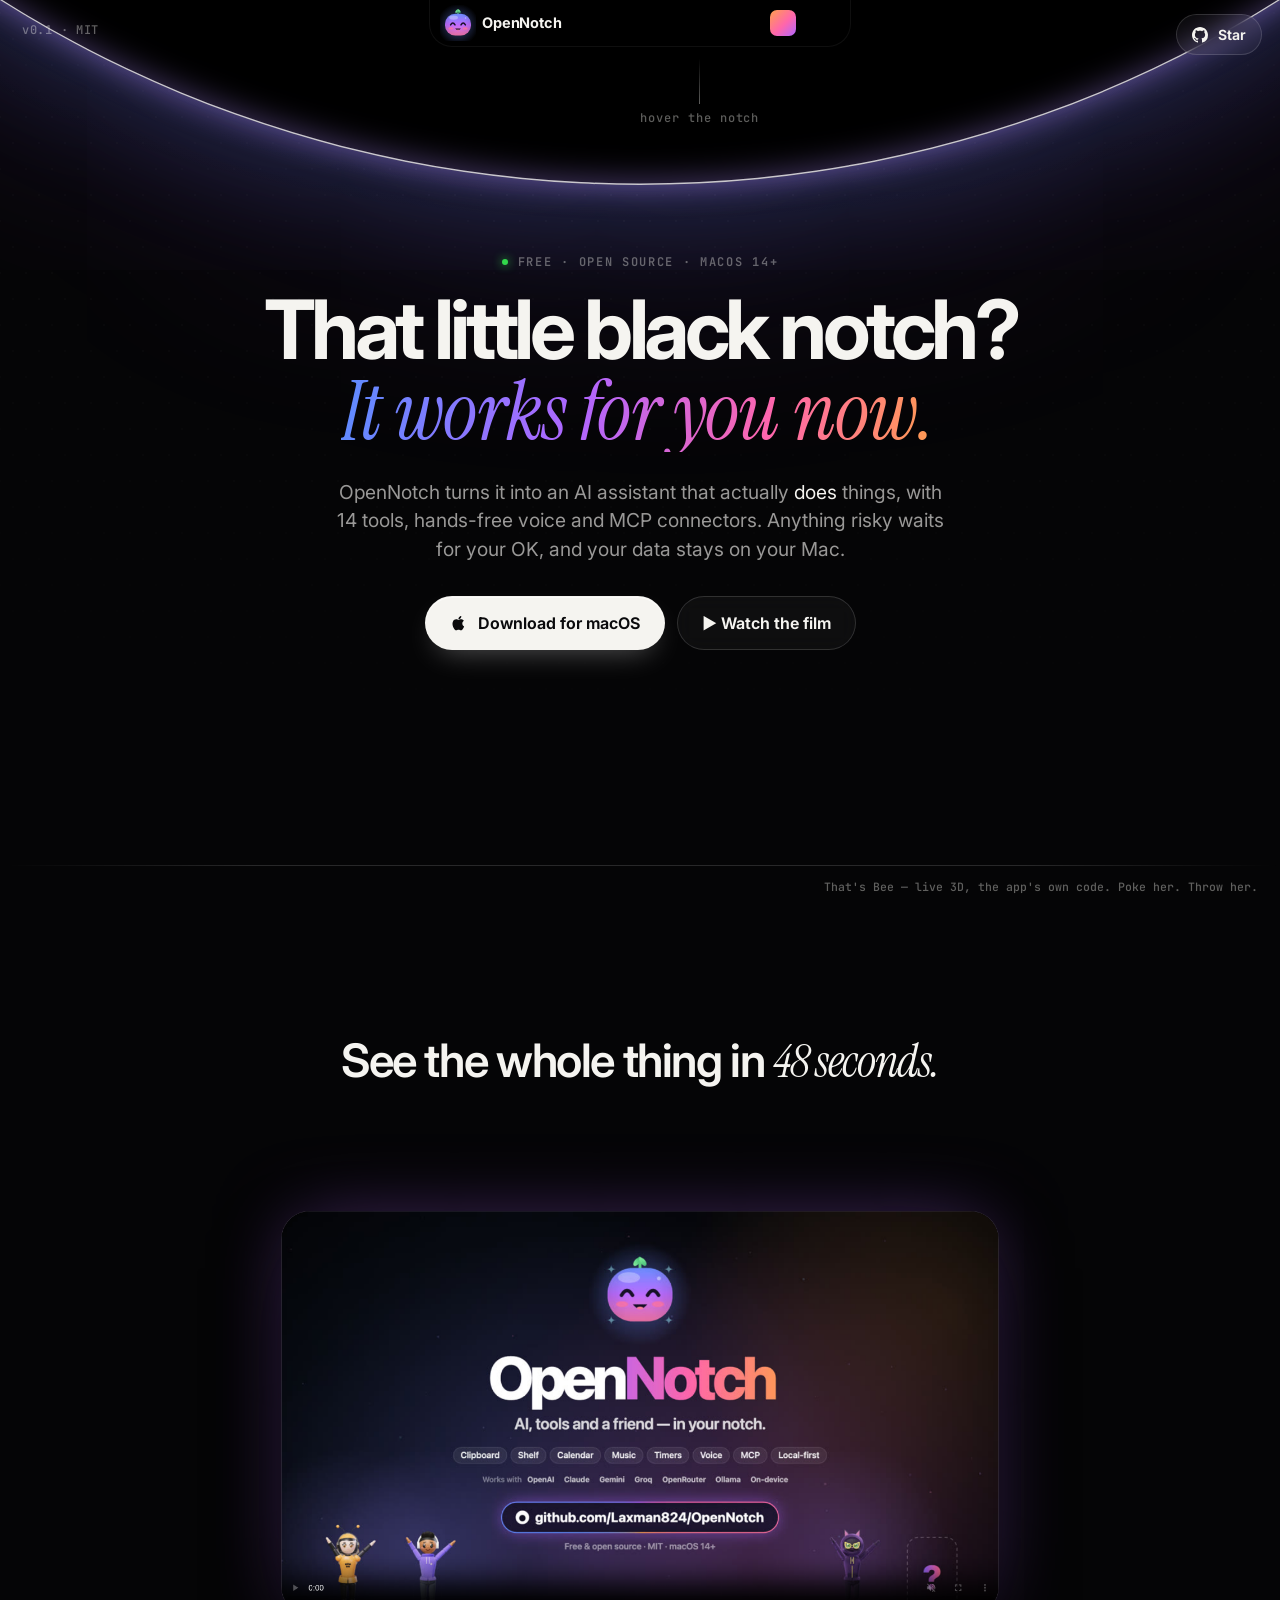
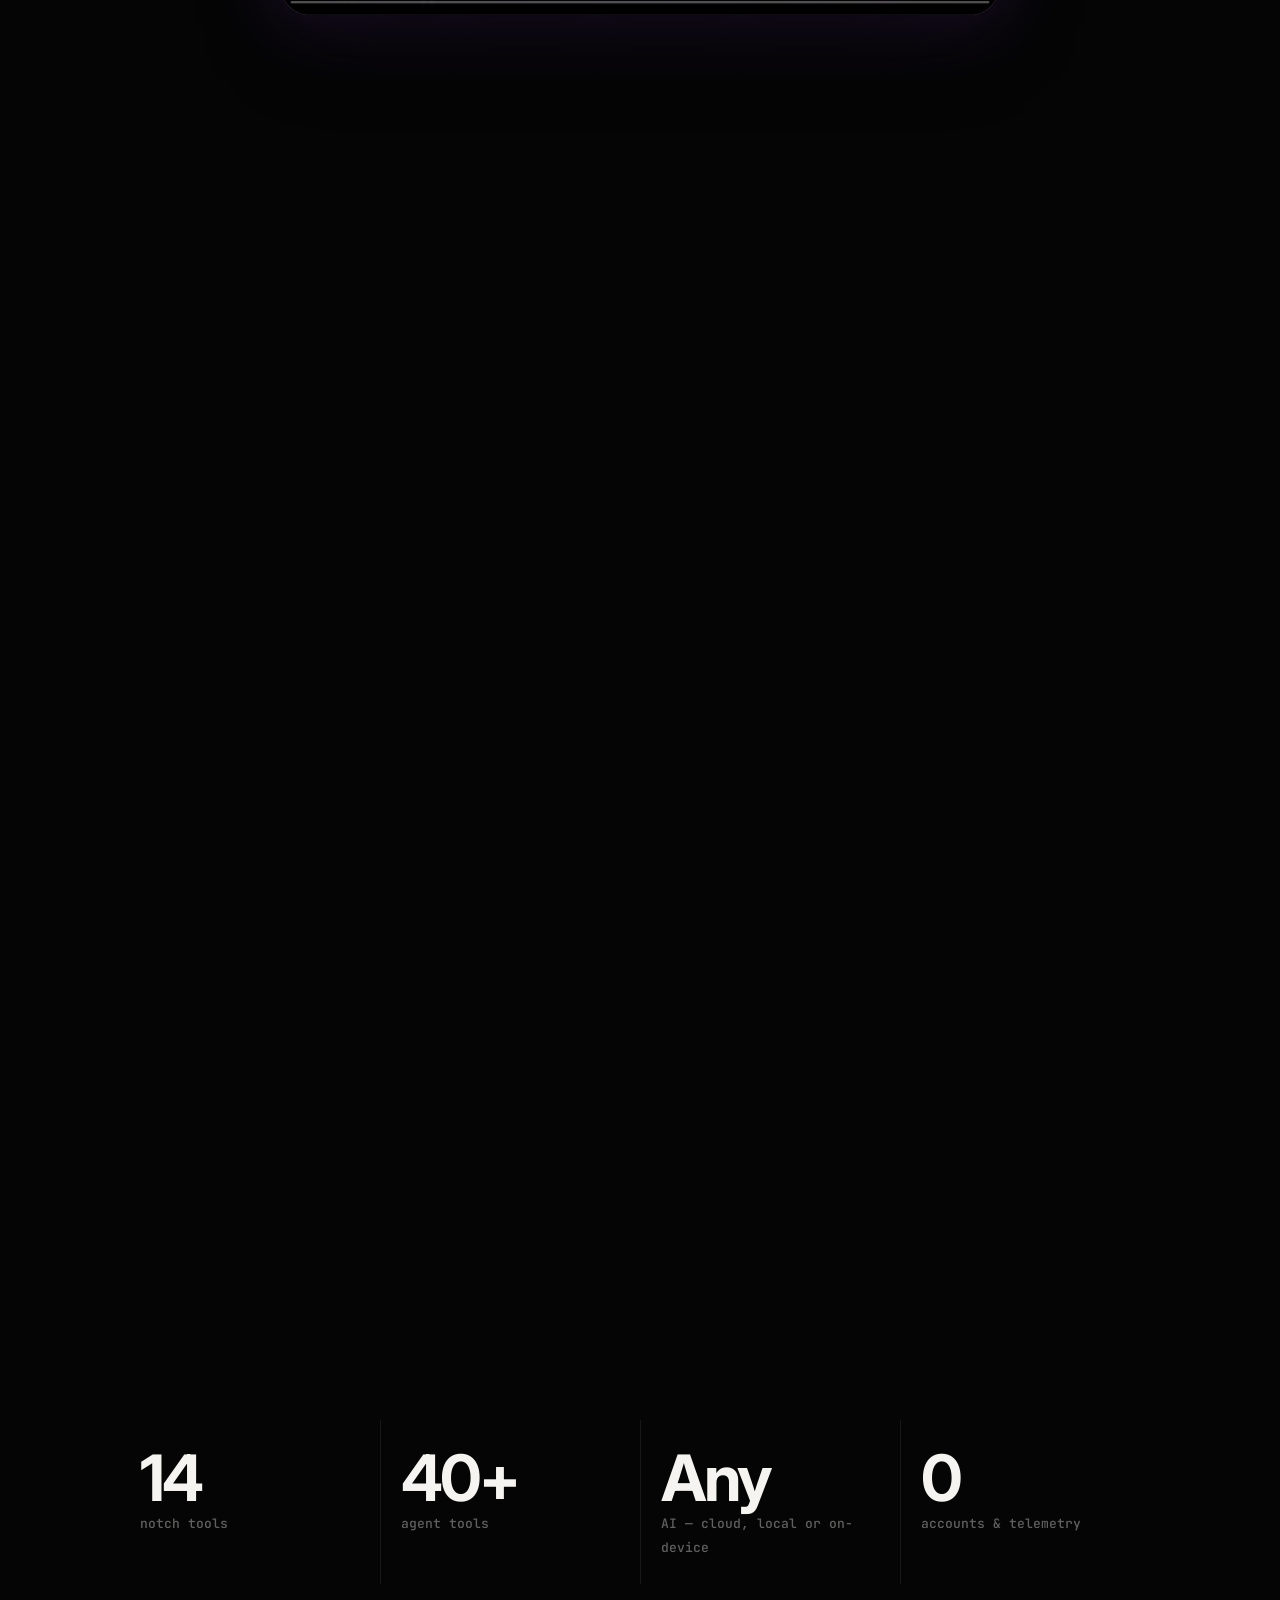
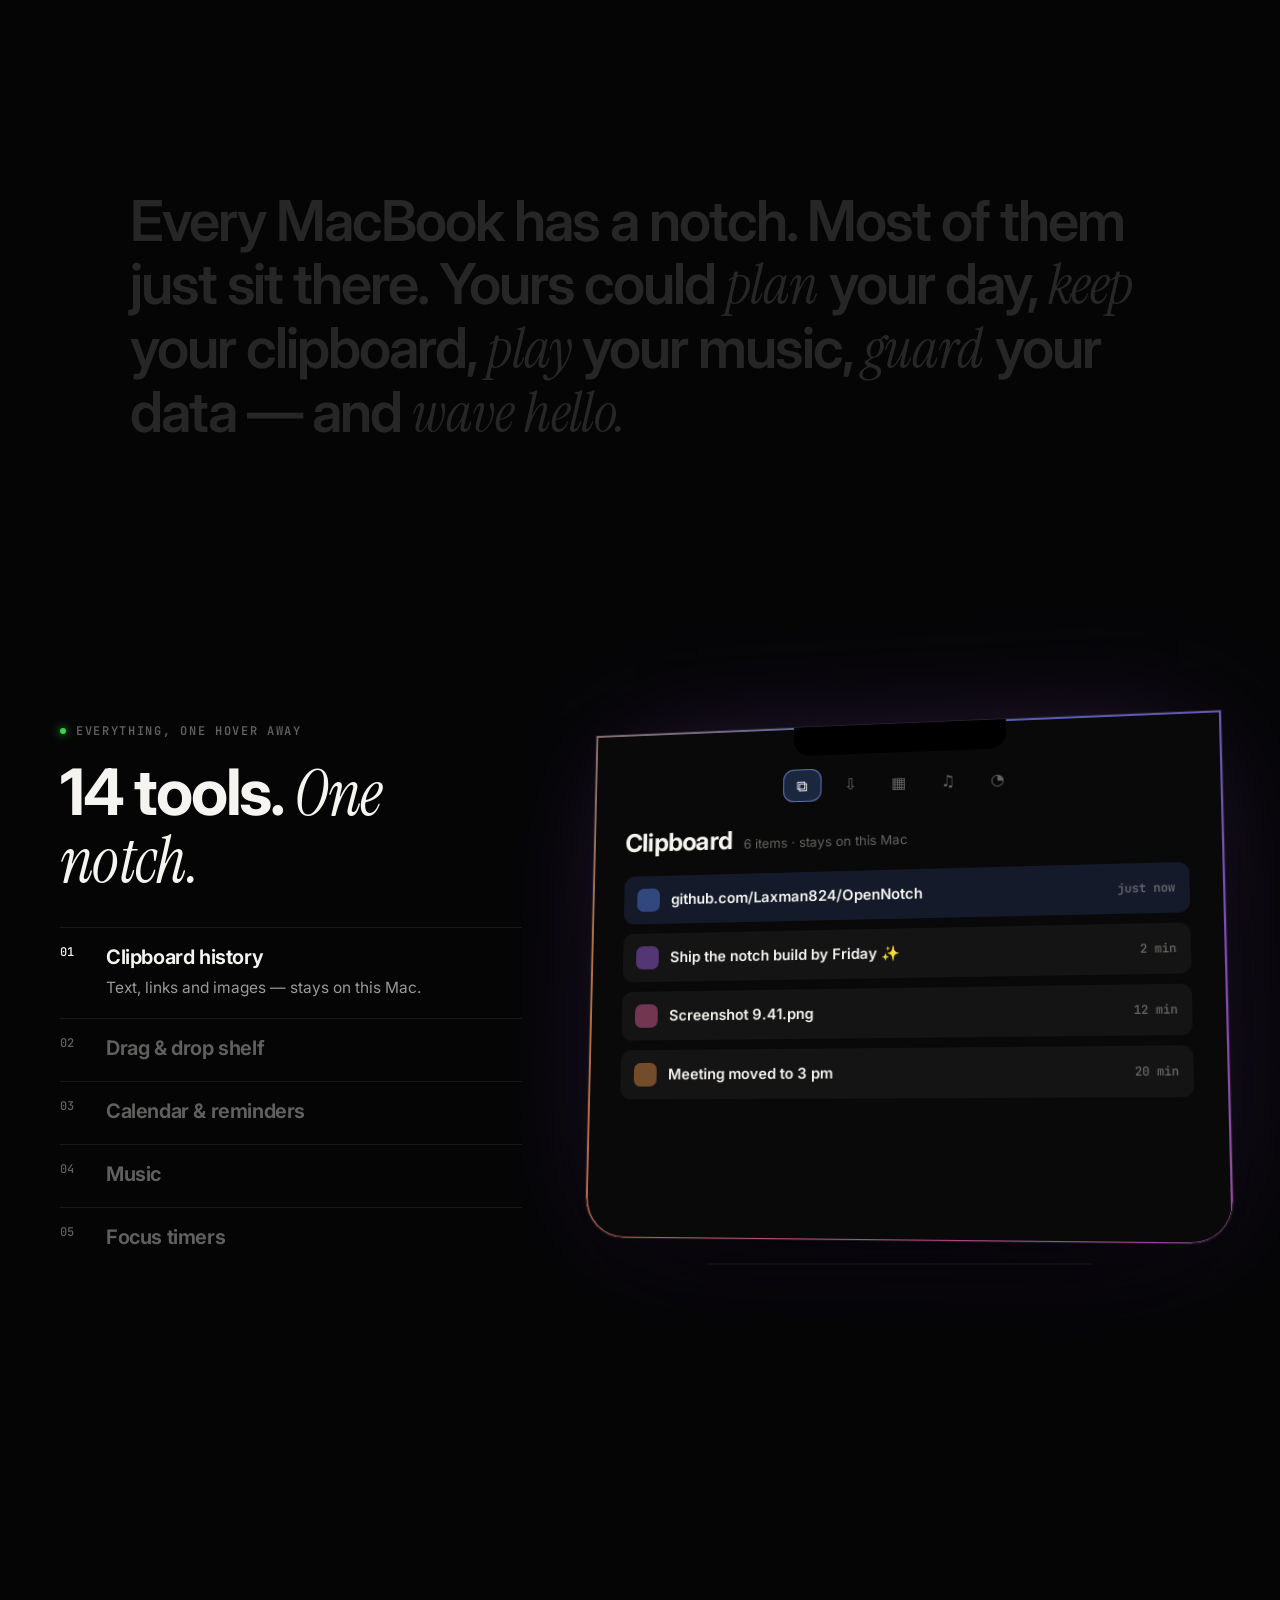
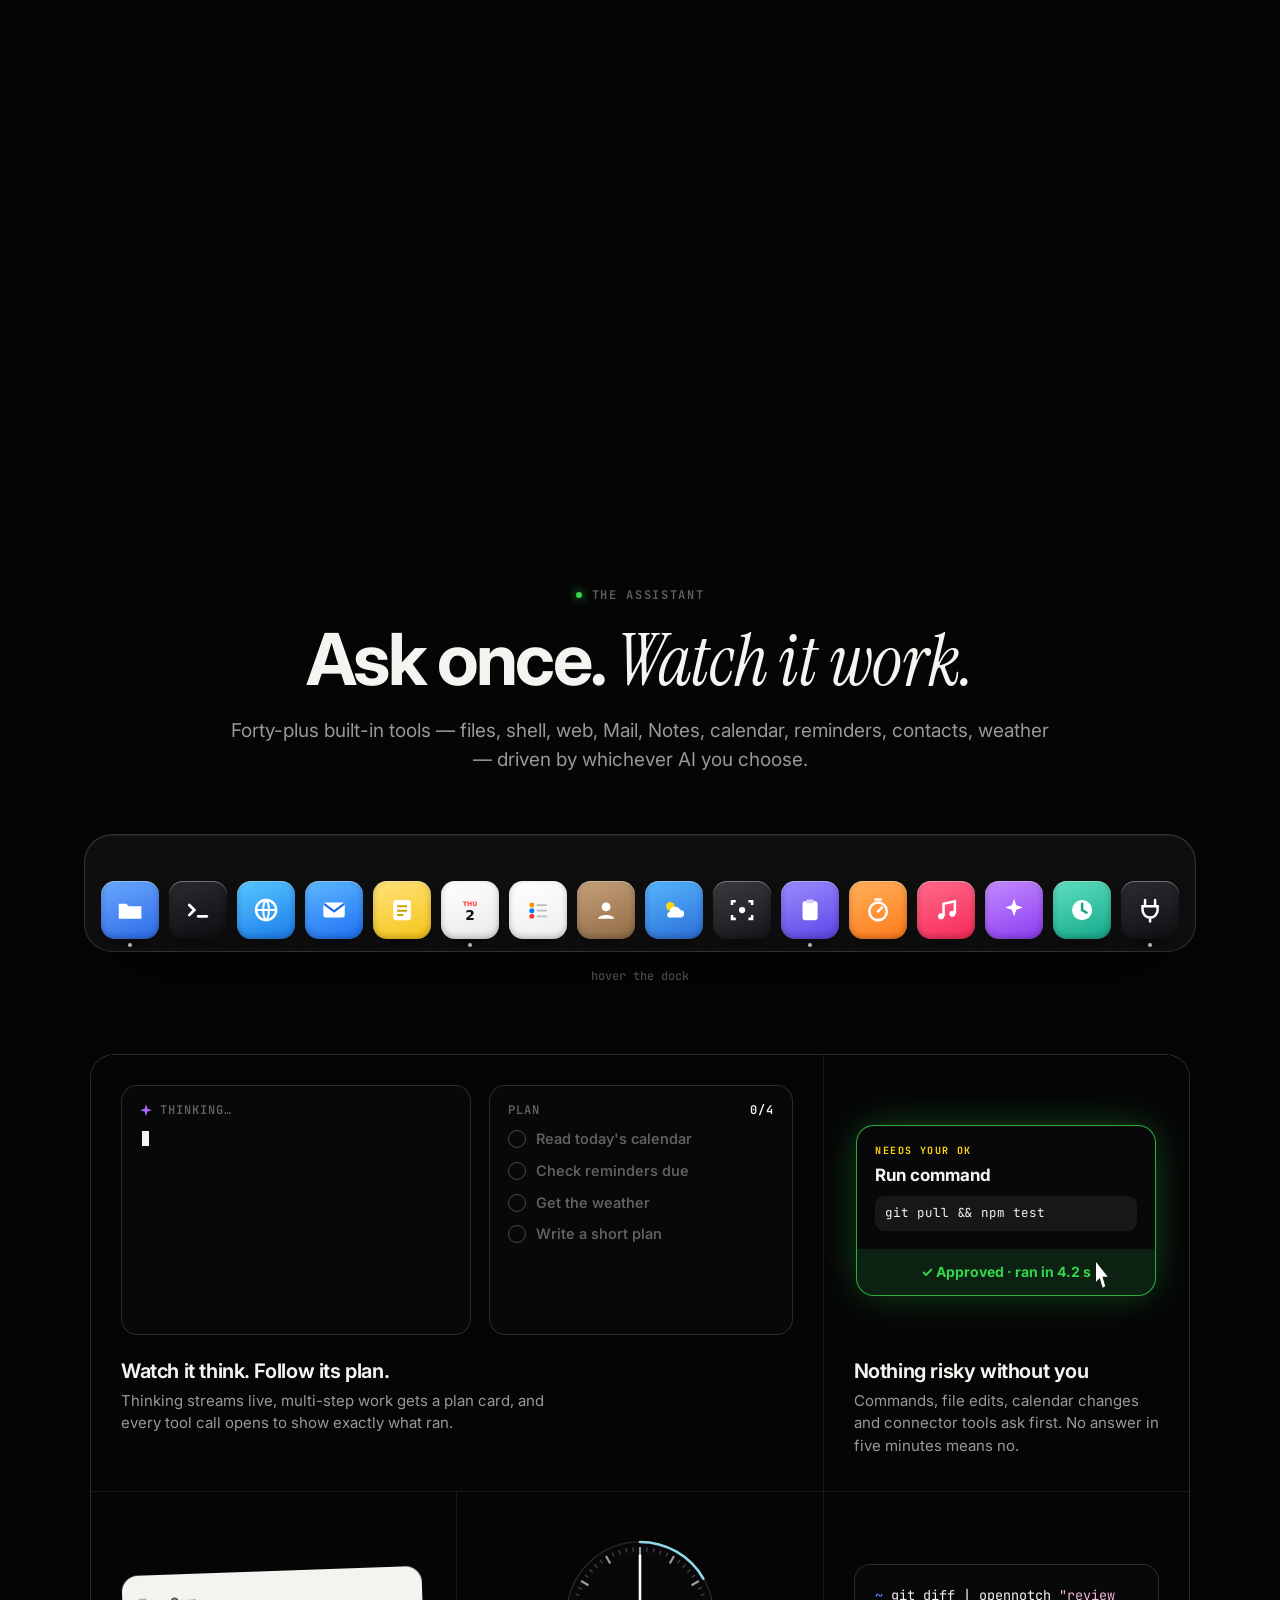
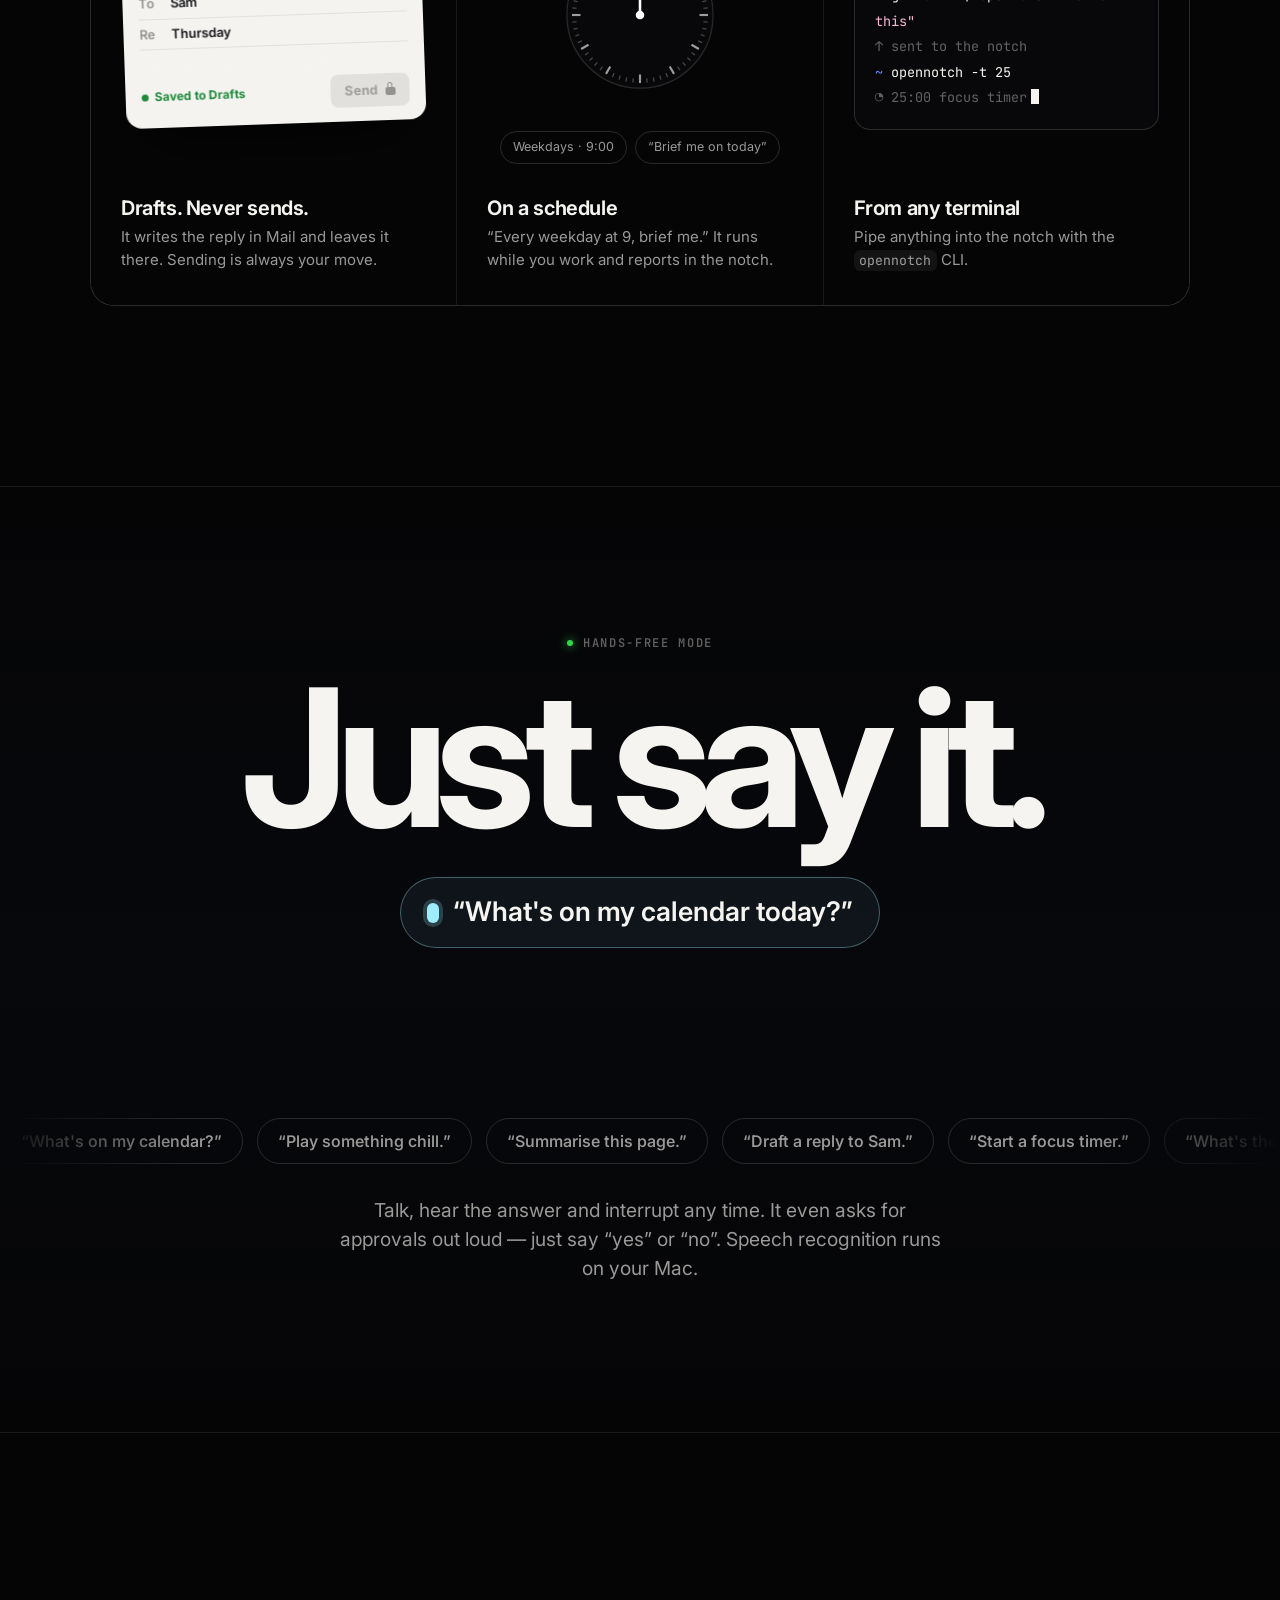
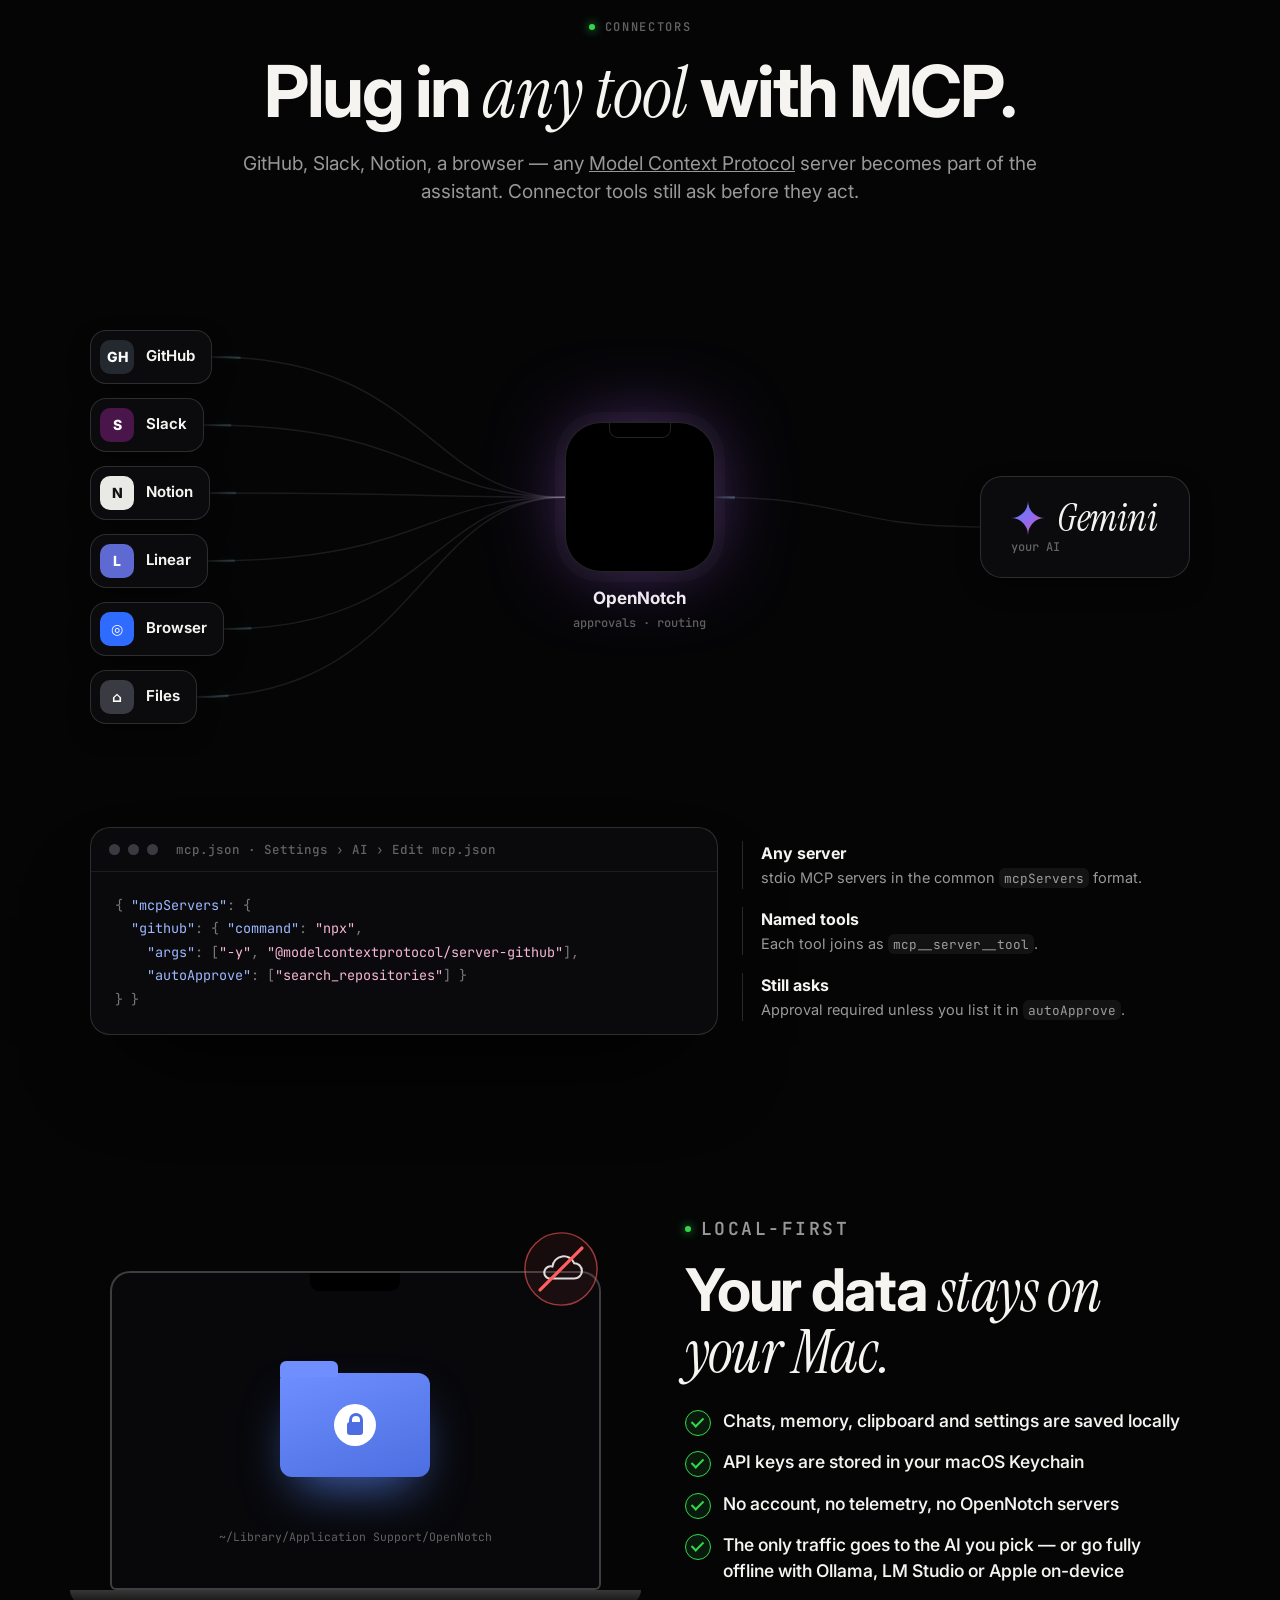
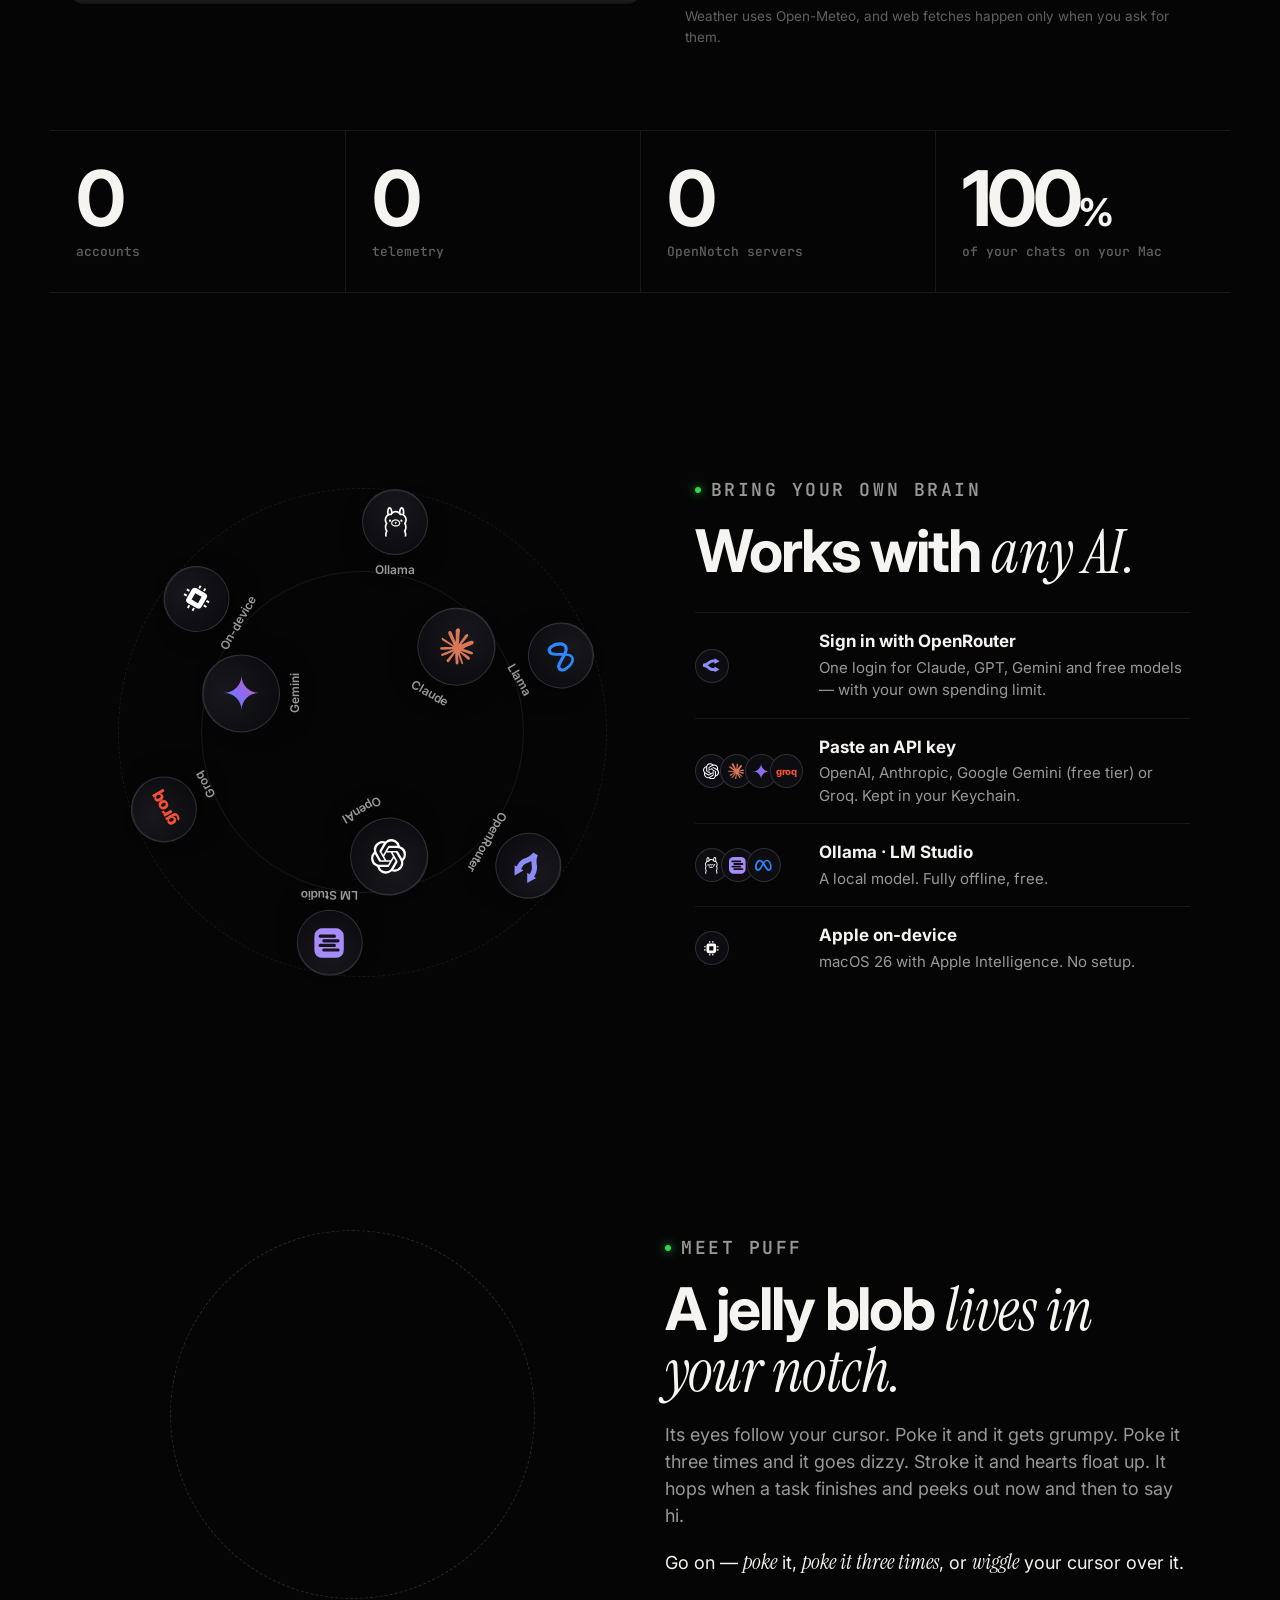
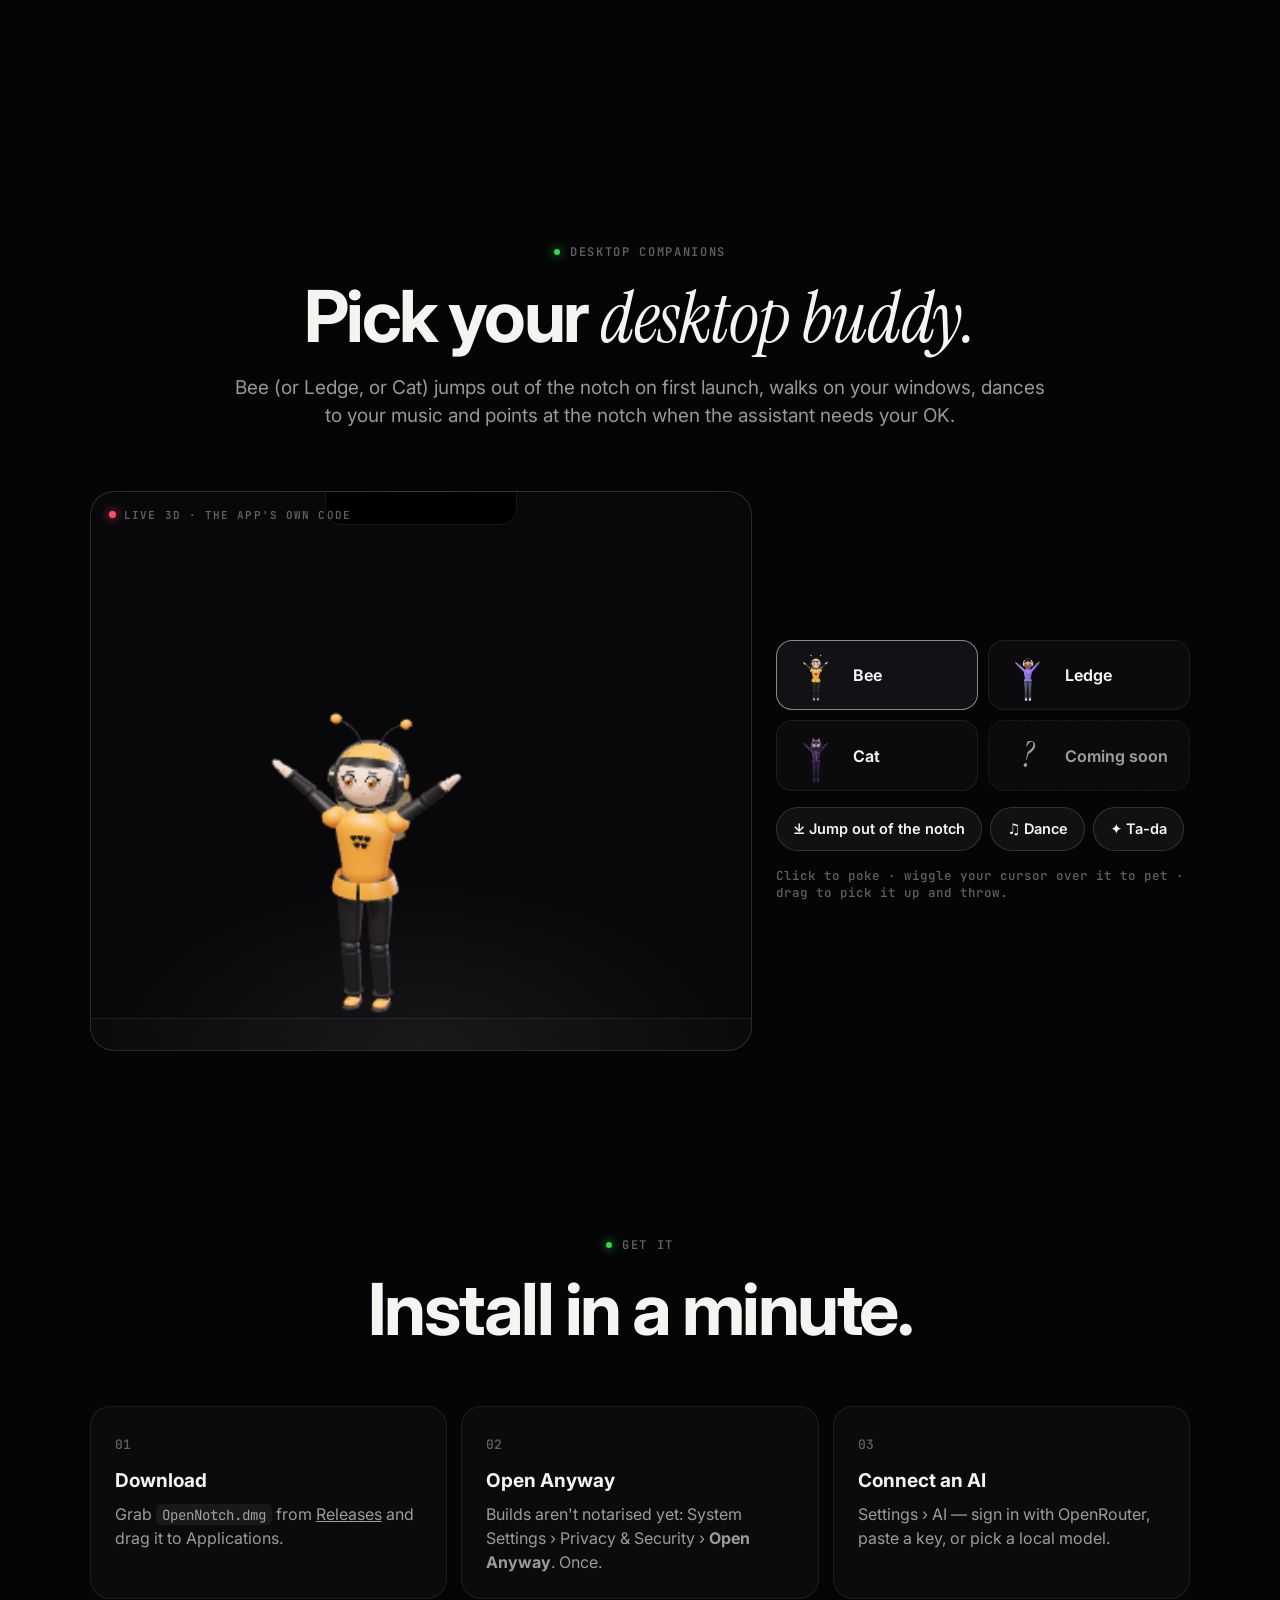
==== LandingPage/index.html @ 5ea0d4bd "Landing page for laxman824.github.io/OpenNotch Static site in LandingPage/ (no build): the page's ow" ====
<!doctype html>
<html lang="en">
<head>
<meta charset="utf-8">
<meta name="viewport" content="width=device-width, initial-scale=1">
<title>OpenNotch — an AI assistant in your MacBook's notch</title>
<meta name="description" content="OpenNotch turns your MacBook's notch into an AI assistant that actually does things: 14 tools, hands-free voice, MCP connectors and approvals for anything risky. Free, open source, and your data stays on your Mac.">
<meta name="theme-color" content="#06060c">
<meta property="og:title" content="OpenNotch — an AI assistant in your MacBook's notch">
<meta property="og:description" content="AI, 14 tools and a jelly-blob friend in your notch. Free, open source, local-first.">
<meta property="og:type" content="website">
<meta property="og:url" content="https://laxman824.github.io/OpenNotch/">
<meta property="og:image" content="https://laxman824.github.io/OpenNotch/assets/og.jpg">
<meta name="twitter:card" content="summary_large_image">
<link rel="icon" href="assets/favicon.png">
<link rel="preconnect" href="https://fonts.googleapis.com">
<link rel="preconnect" href="https://fonts.gstatic.com" crossorigin>
<link href="https://fonts.googleapis.com/css2?family=Inter:wght@400;500;600;700;800;900&family=Instrument+Serif:ital@0;1&family=JetBrains+Mono:wght@400;500&display=swap" rel="stylesheet">
<link rel="stylesheet" href="styles.css">
</head>
<body>
<canvas id="pixels" aria-hidden="true"></canvas>

<!-- ───────── The site's own notch (nav + live activity + demo) ───────── -->
<div class="site-notch" id="notch" tabindex="0" aria-label="OpenNotch — hover or focus the notch to open it">
  <div class="glowring" aria-hidden="true"></div>
  <div class="ears">
    <a class="brand" href="#top"><canvas id="earPuff" class="ear-puff" aria-hidden="true"></canvas><b>OpenNotch</b></a>
    <div class="ear-right" id="earRight" aria-live="polite"></div>
  </div>
  <div class="panel" id="panel">
    <div class="p-head"><canvas id="panelPuff" class="p-puff" aria-hidden="true"></canvas><div><b>Ledge</b><small id="pStatus">Ready</small></div><kbd>⌥Space</kbd></div>
    <div class="p-body" id="pBody"></div>
    <nav class="p-nav">
      <a href="#features">Tools</a><a href="#work">Assistant</a><a href="#voice">Voice</a><a href="#mcp">MCP</a><a href="#privacy">Privacy</a><a href="#companions">Companions</a><a href="#install">Install</a><a href="https://github.com/Laxman824/OpenNotch" target="_blank" rel="noopener">GitHub ↗</a>
    </nav>
  </div>
</div>
<a class="corner corner-r btn btn-ghost btn-sm" href="https://github.com/Laxman824/OpenNotch" target="_blank" rel="noopener">
  <svg viewBox="0 0 16 16" width="16" height="16" aria-hidden="true"><path fill="currentColor" d="M8 0C3.58 0 0 3.58 0 8c0 3.54 2.29 6.53 5.47 7.59.4.07.55-.17.55-.38 0-.19-.01-.82-.01-1.49-2.01.37-2.53-.49-2.69-.94-.09-.23-.48-.94-.82-1.13-.28-.15-.68-.52-.01-.53.63-.01 1.08.58 1.23.82.72 1.21 1.87.87 2.33.66.07-.52.28-.87.51-1.07-1.78-.2-3.64-.89-3.64-3.95 0-.87.31-1.59.82-2.15-.08-.2-.36-1.02.08-2.12 0 0 .67-.21 2.2.82.64-.18 1.32-.27 2-.27.68 0 1.36.09 2 .27 1.53-1.04 2.2-.82 2.2-.82.44 1.1.16 1.92.08 2.12.51.56.82 1.27.82 2.15 0 3.07-1.87 3.75-3.65 3.95.29.25.54.73.54 1.48 0 1.07-.01 1.93-.01 2.2 0 .21.15.46.55.38A8.013 8.013 0 0016 8c0-4.42-3.58-8-8-8z"/></svg>
  <span>Star</span>
</a>
<span class="corner corner-l">v0.1 · MIT</span>

<main id="top">
<!-- ───────── Hero: the page notch is the hero object ───────── -->
<section class="hero" data-ear="demo">
  <div class="eclipse" aria-hidden="true"></div>
  <div class="hero-pointer reveal" aria-hidden="true"><span>hover the notch</span><i></i></div>
  <div class="hero-copy">
    <p class="kicker reveal">Free · Open source · macOS 14+</p>
    <h1 class="reveal">That little black notch? <em>It works for you now.</em></h1>
    <p class="lede reveal">OpenNotch turns it into an AI assistant that actually <em>does</em> things, with 14 tools, hands-free voice and MCP connectors. Anything risky waits for your OK, and your data stays on your Mac.</p>
    <div class="cta reveal">
      <a class="btn btn-primary" href="https://github.com/Laxman824/OpenNotch/releases" target="_blank" rel="noopener">
        <svg viewBox="0 0 24 24" width="18" height="18" aria-hidden="true"><path fill="currentColor" d="M16.4 12.6c0-2.4 2-3.6 2.1-3.7-1.1-1.7-2.9-1.9-3.5-1.9-1.5-.2-2.9.9-3.7.9-.8 0-1.9-.9-3.2-.8-1.6 0-3.1 1-4 2.4-1.7 3-.4 7.4 1.2 9.8.8 1.2 1.8 2.5 3 2.4 1.2 0 1.7-.8 3.1-.8 1.5 0 1.9.8 3.2.8 1.3 0 2.1-1.2 2.9-2.4.9-1.4 1.3-2.7 1.3-2.8 0 0-2.4-1-2.4-3.9zM14.1 5.5c.7-.8 1.1-1.9 1-3-1 0-2.1.7-2.8 1.5-.6.7-1.2 1.8-1 2.9 1.1.1 2.1-.6 2.8-1.4z"/></svg>
        Download for macOS
      </a>
      <a class="btn btn-ghost" href="#film">▶ Watch the film</a>
    </div>
  </div>
  <div class="hero-floor">
    <iframe id="heroBuddy" title="Bee, the live 3D desktop companion — click to poke, drag to throw" loading="eager"></iframe>
    <p class="floor-hint">That's Bee — live 3D, the app's own code. Poke her. Throw her.</p>
  </div>
</section>

<!-- ───────── Film ───────── -->
<section class="film" id="film" data-ear="film">
  <div class="film-sticky">
    <p class="film-title" id="filmTitle">See the whole thing in <em>48 seconds.</em></p>
    <div class="film-frame" id="filmFrame">
      <video id="filmVideo" src="assets/opennotch-film.mp4" poster="assets/og.jpg" controls playsinline preload="none"></video>
    </div>
  </div>
</section>

<!-- ───────── Stats ───────── -->
<section class="stats">
  <div class="stat reveal"><b data-count="14">14</b><span>notch tools</span></div>
  <div class="stat reveal"><b data-count="40" data-suffix="+">40+</b><span>agent tools</span></div>
  <div class="stat reveal"><b>Any</b><span>AI — cloud, local or on-device</span></div>
  <div class="stat reveal"><b data-count="0">0</b><span>accounts &amp; telemetry</span></div>
</section>

<!-- ───────── Manifesto (lights up as you scroll) ───────── -->
<section class="manifesto" id="why" data-ear="film">
  <p class="mf" id="manifesto">Every MacBook has a notch. Most of them just sit there. Yours could plan your day, keep your clipboard, play your music, guard your data — and wave hello.</p>
</section>

<!-- ───────── Pinned showcase: the notch morphs through the tools ───────── -->
<section class="showcase" id="features" data-ear="tools">
  <div class="sc-sticky">
    <div class="sc-copy">
      <p class="kicker">Everything, one hover away</p>
      <h2>14 tools. <em>One notch.</em></h2>
      <ol class="sc-list" id="scList">
        <li class="on"><b>Clipboard history</b><span>Text, links and images — stays on this Mac.</span></li>
        <li><b>Drag &amp; drop shelf</b><span>Drop files on the notch: ask, keep or convert.</span></li>
        <li><b>Calendar &amp; reminders</b><span>Your day at a glance.</span></li>
        <li><b>Music</b><span>Spotify or Apple Music, with a live wave.</span></li>
        <li><b>Focus timers</b><span>Pomodoro, countdowns, a stopwatch.</span></li>
      </ol>
    </div>
    <div class="sc-stage" id="scStage">
      <div class="big-notch" id="bigNotch">
        <div class="bn-tabs" aria-hidden="true">
          <i data-i="0">⧉</i><i data-i="1">⇩</i><i data-i="2">▦</i><i data-i="3">♫</i><i data-i="4">◔</i>
        </div>
        <div class="bn-pane on" data-i="0">
          <header><b>Clipboard</b><small>6 items · stays on this Mac</small></header>
          <div class="clip new"><i style="--c:#5C8CFF"></i>github.com/Laxman824/OpenNotch<em>just now</em></div>
          <div class="clip"><i style="--c:#B066FF"></i>Ship the notch build by Friday ✨<em>2 min</em></div>
          <div class="clip"><i style="--c:#FF66AB"></i>Screenshot 9.41.png<em>12 min</em></div>
          <div class="clip"><i style="--c:#FF9E4D"></i>Meeting moved to 3 pm<em>20 min</em></div>
        </div>
        <div class="bn-pane" data-i="1">
          <header><b>Shelf</b><small>Drop files here, drag them out anywhere.</small></header>
          <div class="drop">
            <span>✦<br>Ask Ledge</span><span class="hot">⇩<br>Keep on Shelf</span><span>▣<br>Convert images</span>
            <div class="file f-fall"><b>PDF</b></div>
          </div>
        </div>
        <div class="bn-pane" data-i="2">
          <header><b>Calendar</b><small>Thursday · 3 events · 3 reminders</small></header>
          <div class="cal2">
            <div class="evs"><div class="ev" style="--c:#5C8CFF;--y:0">9:30 · Standup</div><div class="ev" style="--c:#B066FF;--y:1">11:00 · Design review</div><div class="ev" style="--c:#FF9E4D;--y:2">3:00 · Coffee with Sam</div></div>
            <ul class="rem"><li class="done">Send the invoice</li><li>Renew passport</li><li>Buy coffee beans</li></ul>
          </div>
        </div>
        <div class="bn-pane" data-i="3">
          <header><b>Music</b><small>Spotify or Apple Music</small></header>
          <div class="player"><div class="art"></div><div class="pmeta"><b>Night Drive</b><small>Lo-Fi Club</small><div class="scrub"><i></i></div><div class="wave"><i></i><i></i><i></i><i></i><i></i><i></i><i></i><i></i><i></i><i></i></div></div></div>
        </div>
        <div class="bn-pane" data-i="4">
          <header><b>Timers</b><small>Focus · countdown · stopwatch</small></header>
          <div class="vis-timer big"><svg viewBox="0 0 120 120"><defs><linearGradient id="tg2" x1="0" x2="1"><stop offset="0" stop-color="#5C8CFF"/><stop offset=".5" stop-color="#B066FF"/><stop offset="1" stop-color="#FF66AB"/></linearGradient></defs><circle cx="60" cy="60" r="50" class="track"/><circle cx="60" cy="60" r="50" class="ring" style="stroke:url(#tg2)"/></svg><b id="bnClock">25:00</b></div>
        </div>
      </div>
      <div class="sc-progress"><i id="scBar"></i></div>
    </div>
  </div>
</section>

<!-- ───────── The assistant: dock + monochrome bento ───────── -->
<section class="section" id="work" data-ear="work">
  <header class="sec-head reveal">
    <p class="kicker">The assistant</p>
    <h2>Ask once. <em>Watch it work.</em></h2>
    <p>Forty-plus built-in tools — files, shell, web, Mail, Notes, calendar, reminders, contacts, weather — driven by whichever AI you choose.</p>
  </header>

  <div class="dock-wrap reveal">
    <div class="dock" id="dock" aria-label="Some of the assistant's tools"></div>
    <p class="dock-cap">hover the dock</p>
  </div>

  <div class="wgrid">
    <article class="wcard span2 reveal">
      <div class="wvis run">
        <div class="run-think"><header><i class="spark"></i><span id="runHead">Thinking…</span></header><p id="runThink"></p></div>
        <div class="run-plan"><header>Plan <span id="runCount">0/4</span></header>
          <ol id="runPlan"><li>Read today's calendar</li><li>Check reminders due</li><li>Get the weather</li><li>Write a short plan</li></ol></div>
      </div>
      <h3>Watch it think. Follow its plan.</h3>
      <p>Thinking streams live, multi-step work gets a plan card, and every tool call opens to show exactly what ran.</p>
    </article>

    <article class="wcard reveal">
      <div class="wvis okv">
        <div class="okcard" id="okCard">
          <small>NEEDS YOUR OK</small><b>Run command</b><code>git pull &amp;&amp; npm test</code>
          <div class="okbtns"><span>Deny</span><span class="ap">Approve</span></div>
          <div class="okdone">✓ Approved · ran in 4.2 s</div>
        </div>
        <i class="okcur" aria-hidden="true"></i>
      </div>
      <h3>Nothing risky without you</h3>
      <p>Commands, file edits, calendar changes and connector tools ask first. No answer in five minutes means no.</p>
    </article>

    <article class="wcard reveal">
      <div class="wvis mailv">
        <div class="mail">
          <div class="mrow"><span>To</span>Sam</div>
          <div class="mrow"><span>Re</span>Thursday</div>
          <p class="mbody">Sounds great — see you at 3.</p>
          <div class="mfoot"><span class="saved">Saved to Drafts</span><span class="send">Send<i></i></span></div>
        </div>
      </div>
      <h3>Drafts. Never sends.</h3>
      <p>It writes the reply in Mail and leaves it there. Sending is always your move.</p>
    </article>

    <article class="wcard reveal">
      <div class="wvis schedv">
        <svg class="dial" viewBox="0 0 200 200" aria-hidden="true">
          <circle cx="100" cy="100" r="86" class="dial-rim"/>
          <g class="ticks"></g>
          <circle cx="100" cy="100" r="86" class="dial-arc"/>
          <line x1="100" y1="100" x2="100" y2="30" class="hand"/>
          <circle cx="100" cy="100" r="5" fill="#fff"/>
        </svg>
        <div class="sched-tags"><span>Weekdays · 9:00</span><span>“Brief me on today”</span></div>
      </div>
      <h3>On a schedule</h3>
      <p>“Every weekday at 9, brief me.” It runs while you work and reports in the notch.</p>
    </article>

    <article class="wcard reveal">
      <div class="wvis cliv">
        <pre><span class="pr">~</span> git diff | opennotch <span class="str">"review this"</span>
<span class="out">↑ sent to the notch</span>
<span class="pr">~</span> opennotch -t 25
<span class="out">◔ 25:00 focus timer</span><span class="caret"></span></pre>
      </div>
      <h3>From any terminal</h3>
      <p>Pipe anything into the notch with the <code>opennotch</code> CLI.</p>
    </article>
  </div>
</section>

<!-- ───────── Voice ───────── -->
<section class="voice" id="voice" data-ear="voice">
  <div class="voice-inner">
    <p class="kicker reveal">Hands-free mode</p>
    <h2 class="huge reveal">Just say it.</h2>
    <div class="say reveal" aria-live="polite">
      <span class="mic" aria-hidden="true"></span>
      <span id="sayText">“Hey Ledge, play something chill.”</span>
    </div>
    <div class="bigwave" aria-hidden="true"><i></i><i></i><i></i><i></i><i></i><i></i><i></i><i></i><i></i><i></i><i></i><i></i><i></i><i></i><i></i><i></i><i></i><i></i><i></i><i></i></div>
    <div class="marquee" aria-hidden="true"><div class="mq-track">
      <span>“What's on my calendar?”</span><span>“Play something chill.”</span><span>“Summarise this page.”</span><span>“Draft a reply to Sam.”</span><span>“Start a focus timer.”</span><span>“What's the weather?”</span><span>“Explain my screen.”</span><span>“Remind me at 5.”</span>
      <span>“What's on my calendar?”</span><span>“Play something chill.”</span><span>“Summarise this page.”</span><span>“Draft a reply to Sam.”</span><span>“Start a focus timer.”</span><span>“What's the weather?”</span><span>“Explain my screen.”</span><span>“Remind me at 5.”</span>
    </div></div>
    <p class="lede reveal">Talk, hear the answer and interrupt any time. It even asks for approvals out loud — just say “yes” or “no”. Speech recognition runs on your Mac.</p>
  </div>
</section>

<!-- ───────── MCP: animated beams ───────── -->
<section class="section" id="mcp" data-ear="mcp">
  <header class="sec-head reveal">
    <p class="kicker">Connectors</p>
    <h2>Plug in <em>any tool</em> with MCP.</h2>
    <p>GitHub, Slack, Notion, a browser — any <a href="https://modelcontextprotocol.io" target="_blank" rel="noopener">Model Context Protocol</a> server becomes part of the assistant. Connector tools still ask before they act.</p>
  </header>
  <div class="beam reveal" id="beam">
    <svg class="beam-svg" id="beamSvg" aria-hidden="true"></svg>
    <div class="b-col b-left">
      <div class="b-node" data-b><span class="mono" style="--c:#24292f">GH</span>GitHub</div>
      <div class="b-node" data-b><span class="mono" style="--c:#4a154b">S</span>Slack</div>
      <div class="b-node" data-b><span class="mono" style="--c:#e9e9e6;color:#111">N</span>Notion</div>
      <div class="b-node" data-b><span class="mono" style="--c:#5e6ad2">L</span>Linear</div>
      <div class="b-node" data-b><span class="mono" style="--c:#2f6bff">◎</span>Browser</div>
      <div class="b-node" data-b><span class="mono" style="--c:#3a3a42">⌂</span>Files</div>
    </div>
    <div class="b-center" id="bCenter"><div class="b-notch"><canvas id="beamPuff" aria-hidden="true"></canvas></div><b>OpenNotch</b><small>approvals · routing</small></div>
    <div class="b-col b-right"><div class="b-node big" id="bAI" data-b><span class="ai-row"><span class="ai-logo" id="aiLogo"></span><span class="ai-name" id="aiName">Claude</span></span><small>your AI</small></div></div>
  </div>
  <div class="mcp-foot">
    <div class="code reveal" aria-label="Example mcp.json">
      <div class="code-bar"><i></i><i></i><i></i><span>mcp.json · Settings › AI › Edit mcp.json</span></div>
<pre><code><span class="p">{</span> <span class="k">"mcpServers"</span><span class="p">: {</span>
  <span class="k">"github"</span><span class="p">: {</span> <span class="k">"command"</span><span class="p">:</span> <span class="s">"npx"</span><span class="p">,</span>
    <span class="k">"args"</span><span class="p">: [</span><span class="s">"-y"</span><span class="p">,</span> <span class="s">"@modelcontextprotocol/server-github"</span><span class="p">],</span>
    <span class="k">"autoApprove"</span><span class="p">: [</span><span class="s">"search_repositories"</span><span class="p">] }</span>
<span class="p">} }</span></code></pre>
    </div>
    <ul class="mcp-points reveal">
      <li><b>Any server</b><span>stdio MCP servers in the common <code>mcpServers</code> format.</span></li>
      <li><b>Named tools</b><span>Each tool joins as <code>mcp__server__tool</code>.</span></li>
      <li><b>Still asks</b><span>Approval required unless you list it in <code>autoApprove</code>.</span></li>
    </ul>
  </div>
</section>

<!-- ───────── Privacy ───────── -->
<section class="section privacy" id="privacy" data-ear="local">
  <div class="vault reveal" aria-hidden="true">
    <div class="laptop">
      <div class="lscreen">
        <div class="lnotch"></div>
        <div class="folder"><span class="lock"></span></div>
        <code>~/Library/Application Support/OpenNotch</code>
        <span class="chip c1">Chats</span><span class="chip c2">Memory</span><span class="chip c3">Clipboard</span><span class="chip c4">Notes</span>
      </div>
      <div class="lbase"></div>
    </div>
    <svg class="nocloud" viewBox="0 0 80 80" aria-label="No OpenNotch servers"><circle cx="40" cy="40" r="38" fill="rgba(255,90,90,.08)" stroke="rgba(255,90,90,.6)" stroke-width="1.5"/><path d="M27 50h27a8 8 0 0 0 0-16 12 12 0 0 0-23 3.5A6.3 6.3 0 0 0 27 50z" fill="none" stroke="rgba(255,255,255,.85)" stroke-width="2.2" stroke-linejoin="round"/><path d="M18 62L62 18" stroke="#ff5e5e" stroke-width="3.5" stroke-linecap="round"/></svg>
  </div>
  <div class="split-copy reveal">
    <p class="kicker">Local-first</p>
    <h2>Your data <em>stays on your Mac.</em></h2>
    <ul class="checks">
      <li>Chats, memory, clipboard and settings are saved locally</li>
      <li>API keys are stored in your macOS Keychain</li>
      <li>No account, no telemetry, no OpenNotch servers</li>
      <li>The only traffic goes to the AI you pick — or go fully offline with Ollama, LM Studio or Apple on-device</li>
    </ul>
    <p class="fine">Weather uses Open-Meteo, and web fetches happen only when you ask for them.</p>
  </div>
</section>
<div class="zeros reveal" aria-label="Privacy at a glance">
  <div><b>0</b><span>accounts</span></div>
  <div><b>0</b><span>telemetry</span></div>
  <div><b>0</b><span>OpenNotch servers</span></div>
  <div><b>100<small>%</small></b><span>of your chats on your Mac</span></div>
</div>

<!-- ───────── Any AI: orbiting providers ───────── -->
<section class="section orbit-sec" id="ai" data-ear="ai">
  <div class="orbit reveal" aria-hidden="true">
    <div class="ring r2"><span style="--a:0deg"><b class="lchip" data-k="ollama"></b></span><span style="--a:60deg"><b class="lchip" data-k="meta"></b></span><span style="--a:120deg"><b class="lchip" data-k="openrouter"></b></span><span style="--a:180deg"><b class="lchip" data-k="lmstudio"></b></span><span style="--a:240deg"><b class="lchip groq"><i>groq</i><em>Groq</em></b></span><span style="--a:300deg"><b class="lchip" data-k="chip"></b></span></div>
    <div class="ring r1"><span style="--a:30deg"><b class="lchip" data-k="claude"></b></span><span style="--a:150deg"><b class="lchip" data-k="openai"></b></span><span style="--a:270deg"><b class="lchip" data-k="googlegemini"></b></span></div>
    <canvas id="orbitPuff"></canvas>
  </div>
  <div class="split-copy reveal">
    <p class="kicker">Bring your own brain</p>
    <h2>Works with <em>any AI.</em></h2>
    <ul class="ways">
      <li><i class="wl" data-l="openrouter"></i><b>Sign in with OpenRouter</b><span>One login for Claude, GPT, Gemini and free models — with your own spending limit.</span></li>
      <li><i class="wl" data-l="openai claude googlegemini groq"></i><b>Paste an API key</b><span>OpenAI, Anthropic, Google Gemini (free tier) or Groq. Kept in your Keychain.</span></li>
      <li><i class="wl" data-l="ollama lmstudio meta"></i><b>Ollama · LM Studio</b><span>A local model. Fully offline, free.</span></li>
      <li><i class="wl" data-l="chip"></i><b>Apple on-device</b><span>macOS 26 with Apple Intelligence. No setup.</span></li>
    </ul>
  </div>
</section>

<!-- ───────── Puff ───────── -->
<section class="section puff-sec" id="puff" data-ear="puff">
  <div class="puff-stage reveal">
    <canvas id="bigPuff" aria-label="Puff, the notch character. Click to poke, move back and forth to pet."></canvas>
    <div class="puff-say" id="puffSay">hi!</div>
  </div>
  <div class="split-copy reveal">
    <p class="kicker">Meet Puff</p>
    <h2>A jelly blob <em>lives in your notch.</em></h2>
    <p>Its eyes follow your cursor. Poke it and it gets grumpy. Poke it three times and it goes dizzy. Stroke it and hearts float up. It hops when a task finishes and peeks out now and then to say hi.</p>
    <p class="try">Go on — <b>poke</b> it, <b>poke it three times</b>, or <b>wiggle</b> your cursor over it.</p>
  </div>
</section>

<!-- ───────── Companions ───────── -->
<section class="section" id="companions" data-ear="buddies">
  <header class="sec-head reveal">
    <p class="kicker">Desktop companions</p>
    <h2>Pick your <em>desktop buddy.</em></h2>
    <p>Bee (or Ledge, or Cat) jumps out of the notch on first launch, walks on your windows, dances to your music and points at the notch when the assistant needs your OK.</p>
  </header>
  <div class="stage reveal">
    <div class="stage-wrap" id="stageWrap">
      <div class="stage-notch" aria-hidden="true"></div>
      <iframe id="stageFrame" title="Live 3D desktop companion — click to poke, wiggle over it to pet, drag to throw"></iframe>
      <div class="stage-live"><i></i>Live 3D · the app's own code</div>
    </div>
    <div class="stage-ui">
      <div class="avs" role="group" aria-label="Choose a companion">
        <button class="av on" data-av="bee"><img src="assets/bee.png" alt=""><span>Bee</span></button>
        <button class="av" data-av="ledge"><img src="assets/ledge.png" alt=""><span>Ledge</span></button>
        <button class="av" data-av="cat"><img src="assets/cat.png" alt=""><span>Cat</span></button>
        <button class="av soon" disabled><b>?</b><span>Coming soon</span></button>
      </div>
      <div class="acts">
        <button class="act" id="dropBtn">⤓ Jump out of the notch</button>
        <button class="act" id="danceBtn">♫ Dance</button>
        <button class="act" id="cheerBtn">✦ Ta-da</button>
      </div>
      <p class="tiny">Click to poke · wiggle your cursor over it to pet · drag to pick it up and throw.</p>
    </div>
  </div>
</section>

<!-- ───────── Install ───────── -->
<section class="section" id="install" data-ear="install">
  <header class="sec-head reveal">
    <p class="kicker">Get it</p>
    <h2>Install in a minute.</h2>
  </header>
  <div class="steps">
    <div class="step reveal"><span>1</span><b>Download</b><p>Grab <code>OpenNotch.dmg</code> from <a href="https://github.com/Laxman824/OpenNotch/releases" target="_blank" rel="noopener">Releases</a> and drag it to Applications.</p></div>
    <div class="step reveal"><span>2</span><b>Open Anyway</b><p>Builds aren't notarised yet: System Settings › Privacy &amp; Security › <b>Open Anyway</b>. Once.</p></div>
    <div class="step reveal"><span>3</span><b>Connect an AI</b><p>Settings › AI — sign in with OpenRouter, paste a key, or pick a local model.</p></div>
  </div>
  <div class="term reveal" id="term">
    <div class="code-bar"><i></i><i></i><i></i><span>zsh — build from source</span><button class="copy" data-copy="git clone https://github.com/Laxman824/OpenNotch && cd OpenNotch&#10;scripts/signing.sh&#10;scripts/build.sh --install --open">Copy</button></div>
    <pre id="termBody" aria-label="git clone https://github.com/Laxman824/OpenNotch, then scripts/signing.sh, then scripts/build.sh --install --open"></pre>
  </div>
</section>

<!-- ───────── FAQ ───────── -->
<section class="section faq" id="faq">
  <header class="sec-head reveal"><h2>Questions</h2></header>
  <details class="reveal"><summary>Is it really free?</summary><p>Yes. OpenNotch is MIT-licensed and open source. You pay only for the AI you choose — or nothing, with a local model.</p></details>
  <details class="reveal"><summary>Does it work on a Mac without a notch?</summary><p>Yes — it shows a virtual notch. It needs macOS 14 Sonoma or later; Liquid Glass and the Apple on-device model need macOS 26.</p></details>
  <details class="reveal"><summary>Can it send emails or messages on its own?</summary><p>No. It drafts replies in Mail; nothing is ever sent. Commands, file changes, calendar edits and connector tools wait for your approval.</p></details>
  <details class="reveal"><summary>Where is my data?</summary><p>In <code>~/Library/Application Support/OpenNotch</code> on your Mac, with keys in the Keychain. There's no account and no telemetry.</p></details>
  <details class="reveal"><summary>How do I add more tools?</summary><p>Add any MCP server to <code>mcp.json</code> (Settings › AI › Edit mcp.json). Its tools appear to the assistant automatically.</p></details>
</section>

<!-- ───────── Final CTA ───────── -->
<section class="final" data-ear="final">
  <div class="eclipse up" aria-hidden="true"></div>
  <canvas id="finalPuff" class="final-puff" aria-hidden="true"></canvas>
  <h2 class="reveal">Give your notch <em>a job.</em></h2>
  <div class="cta reveal">
    <a class="btn btn-primary" href="https://github.com/Laxman824/OpenNotch/releases" target="_blank" rel="noopener">Download for macOS</a>
    <a class="btn btn-ghost" href="https://github.com/Laxman824/OpenNotch" target="_blank" rel="noopener">View on GitHub</a>
  </div>
</section>
</main>

<footer class="foot">
  <span>OpenNotch · MIT · Made by <a href="https://laxman824.github.io/" target="_blank" rel="noopener">@Laxman824</a></span>
  <span><a href="https://github.com/Laxman824/OpenNotch" target="_blank" rel="noopener">GitHub</a> · <a href="https://github.com/Laxman824/OpenNotch/issues" target="_blank" rel="noopener">Issues</a> · <a href="https://github.com/Laxman824/OpenNotch/blob/main/CONTRIBUTING.md" target="_blank" rel="noopener">Contribute</a></span>
</footer>

<script src="bg.js"></script>
<script src="logos.js"></script>
<script src="puff.js"></script>
<script src="app.js"></script>
</body>
</html>
---- LandingPage/styles.css ----
/* OpenNotch — landing page.
   Direction: a black display with a notch. Crisp white type, serif italic for emphasis, colour only where
   the product itself glows (the notch, approvals, the voice wave). Colours from the app: Theme.glow, panel. */
:root {
  color-scheme: dark;
  --bg: #050506;
  --ink: #f5f4f0;
  --dim: rgba(245, 244, 240, 0.62);
  --faint: rgba(245, 244, 240, 0.38);
  --line: rgba(255, 255, 255, 0.08);
  --line2: rgba(255, 255, 255, 0.14);
  --surface: #0b0b0e;
  --surface2: #111116;
  --panel: #090909;
  --g1: #5c8cff; --g2: #b066ff; --g3: #ff66ab; --g4: #ff9e4d;
  --glow: linear-gradient(100deg, var(--g1), var(--g2) 40%, var(--g3) 72%, var(--g4));
  --yellow: #ffd60a; --green: #32d74b; --cyan: #9eedff;
  --sans: -apple-system, BlinkMacSystemFont, "SF Pro Display", "Inter", system-ui, sans-serif;
  --serif: "Instrument Serif", "New York", Georgia, serif;
  --mono: "SF Mono", "JetBrains Mono", ui-monospace, Menlo, monospace;
  --r: 20px;
  --spring: cubic-bezier(.2, 1.3, .35, 1);
  --ease: cubic-bezier(.2, .8, .2, 1);
}
* { box-sizing: border-box; }
html { scroll-behavior: smooth; background: var(--bg); }
body { margin: 0; background: transparent; color: var(--ink); font-family: var(--sans); line-height: 1.5; -webkit-font-smoothing: antialiased; overflow-x: hidden; }
::selection { background: rgba(176,102,255,.45); }
a { color: inherit; }
code { font-family: var(--mono); font-size: .88em; background: rgba(255,255,255,.06); padding: .12em .42em; border-radius: 6px; }
h1, h2, h3 { margin: 0; letter-spacing: -0.035em; line-height: 1.02; font-weight: 700; }
h2 { font-size: clamp(38px, 5.6vw, 76px); }
h3 { font-size: 21px; font-weight: 650; letter-spacing: -0.02em; margin-top: 18px; }
h1 em, h2 em { font-family: var(--serif); font-style: italic; font-weight: 400; letter-spacing: -0.01em; }
.kicker { font: 600 12px/1 var(--mono); letter-spacing: .14em; text-transform: uppercase; color: var(--faint); margin: 0 0 22px; display: inline-flex; align-items: center; gap: 10px; }
.kicker::before { content: ""; width: 6px; height: 6px; border-radius: 50%; background: var(--green); box-shadow: 0 0 10px var(--green); }
.lede { font-size: clamp(17px, 1.5vw, 20px); color: var(--dim); max-width: 620px; }
.lede em { font-style: normal; color: var(--ink); }

/* ── pixel background ── */
#pixels { position: fixed; inset: 0; z-index: -1; pointer-events: none; }
body::after { content: ""; position: fixed; inset: 0; z-index: -1; pointer-events: none; background: radial-gradient(1200px 500px at 50% -120px, rgba(255,255,255,.06), transparent 70%); }

/* ── corners ── */
.corner { position: fixed; top: 14px; z-index: 60; }
.corner-r { right: 18px; }
.corner-l { left: 22px; top: 22px; font: 500 12px var(--mono); color: var(--faint); letter-spacing: .06em; }
@media (max-width: 760px) { .corner-l { display: none; } .corner-r span { display: none; } }
@media (max-width: 600px) { .corner-r { display: none; } }

/* ── buttons ── */
.btn { display: inline-flex; align-items: center; gap: 10px; padding: 14px 24px; border-radius: 999px; font-weight: 650; font-size: 16px; text-decoration: none; border: 1px solid transparent; transition: transform .3s var(--spring), background .2s, box-shadow .3s; cursor: pointer; }
.btn:hover { transform: translateY(-2px); }
.btn:active { transform: translateY(0) scale(.98); }
.btn-primary { background: var(--ink); color: #0a0a0c; box-shadow: 0 1px 0 rgba(255,255,255,.6) inset, 0 12px 30px -12px rgba(255,255,255,.35); }
.btn-ghost { background: rgba(255,255,255,.04); border-color: var(--line2); color: var(--ink); backdrop-filter: blur(10px); -webkit-backdrop-filter: blur(10px); }
.btn-ghost:hover { background: rgba(255,255,255,.09); }
.btn-sm { padding: 9px 15px; font-size: 14px; }
.cta { display: flex; gap: 12px; flex-wrap: wrap; justify-content: center; }

/* ═════ The site's notch ═════ */
.site-notch { position: fixed; top: 0; left: 50%; z-index: 70; transform: translateX(-50%); width: 420px; height: 46px; background: #000; border-radius: 0 0 22px 22px; outline: none; cursor: pointer;
  transition: width .6s var(--spring), height .6s var(--spring), border-radius .5s var(--ease), box-shadow .4s; box-shadow: 0 0 0 1px rgba(255,255,255,.06), 0 18px 40px -18px rgba(0,0,0,.9); }
.site-notch::before, .site-notch::after { content: ""; position: absolute; top: 0; width: 14px; height: 14px; background: radial-gradient(circle at 0 100%, transparent 13.5px, #000 14px); }
.site-notch::before { left: -14px; transform: scaleX(-1); }
.site-notch::after { right: -14px; }
.site-notch.open { width: min(760px, calc(100vw - 20px)); height: min(520px, calc(100vh - 40px)); border-radius: 0 0 34px 34px; cursor: default; background: var(--panel); box-shadow: 0 40px 100px -20px rgba(0,0,0,.95), 0 0 0 1px rgba(255,255,255,.08); }
.site-notch.approval { box-shadow: 0 0 0 1.5px rgba(255,214,10,.95), 0 0 34px rgba(255,214,10,.45); animation: pulse 1.3s ease-in-out infinite; }
@keyframes pulse { 50% { box-shadow: 0 0 0 1.5px rgba(255,214,10,.35), 0 0 12px rgba(255,214,10,.15); } }
.site-notch.listening { box-shadow: 0 0 0 1.5px rgba(158,237,255,.6), 0 0 30px rgba(158,237,255,.35); }
.glowring { position: absolute; inset: -1.5px; border-radius: inherit; padding: 1.5px; pointer-events: none; opacity: 0; transition: opacity .4s;
  background: conic-gradient(from var(--a, 0deg), var(--g1), var(--g2), var(--g3), var(--g4), var(--g1));
  -webkit-mask: linear-gradient(#000 0 0) content-box, linear-gradient(#000 0 0); -webkit-mask-composite: xor; mask-composite: exclude; animation: rot 5s linear infinite; }
.site-notch.open .glowring { opacity: .85; }
@property --a { syntax: "<angle>"; inherits: true; initial-value: 0deg; }
@keyframes rot { to { --a: 360deg; } }
.ears { position: absolute; inset: 0 0 auto 0; height: 46px; display: flex; align-items: center; justify-content: space-between; padding: 0 16px 0 10px; transition: opacity .2s; }
.site-notch.open .ears { opacity: 0; pointer-events: none; }
.brand { display: flex; align-items: center; gap: 6px; text-decoration: none; font-size: 14.5px; font-weight: 700; letter-spacing: -.01em; }
.ear-puff { width: 36px; height: 36px; }
.ear-right { font-size: 13px; font-weight: 650; text-align: right; line-height: 1.1; display: flex; align-items: center; gap: 8px; white-space: nowrap; }
.ear-right small { display: block; font: 700 9px var(--mono); letter-spacing: .12em; }
.ear-right > * { animation: earIn .45s var(--spring) both; }
@keyframes earIn { from { opacity: 0; transform: translateY(8px) scale(.9); } }
.ear-art { width: 26px; height: 26px; border-radius: 7px; background: linear-gradient(135deg, var(--g4), var(--g3) 55%, var(--g2)); }
.ear-wave { display: flex; gap: 2.5px; align-items: center; height: 22px; }
.ear-wave i { width: 3px; border-radius: 2px; background: linear-gradient(var(--cyan), var(--g2)); animation: bar .9s ease-in-out infinite; }
.ear-wave i:nth-child(2n) { animation-duration: .7s; } .ear-wave i:nth-child(3n) { animation-duration: 1.1s; animation-delay: -.3s; }
.ear-ring { width: 22px; height: 22px; border-radius: 50%; background: conic-gradient(var(--g4) var(--p, 70%), rgba(255,158,77,.2) 0); -webkit-mask: radial-gradient(circle, transparent 7px, #000 7.5px); mask: radial-gradient(circle, transparent 7px, #000 7.5px); }
.ear-lock { width: 12px; height: 10px; border-radius: 2px; background: var(--green); position: relative; margin-top: 4px; }
.ear-lock::before { content: ""; position: absolute; left: 2px; top: -6px; width: 4px; height: 5px; border: 2px solid var(--green); border-bottom: 0; border-radius: 5px 5px 0 0; }
.panel { position: absolute; inset: 0; padding: 18px 28px 18px; display: flex; flex-direction: column; opacity: 0; pointer-events: none; transition: opacity .2s; }
.site-notch.open .panel { opacity: 1; pointer-events: auto; transition-delay: .22s; }
.p-head { display: flex; align-items: center; gap: 12px; padding-bottom: 12px; border-bottom: 1px solid var(--line); margin-top: 8px; }
.p-head b { display: block; font-size: 16px; }
.p-head small { color: var(--cyan); font-weight: 600; font-size: 12.5px; }
.p-head kbd { margin-left: auto; color: var(--faint); font: 500 12px var(--mono); }
.p-puff { width: 38px; height: 38px; }
.p-body { flex: 1; overflow: hidden; padding: 14px 0 8px; display: flex; flex-direction: column; gap: 9px; font-size: 14.5px; }
.p-body > * { animation: rise .45s var(--spring) both; }
.p-body .bubble { align-self: flex-end; }
.p-nav { display: flex; flex-wrap: wrap; gap: 6px; padding-top: 12px; border-top: 1px solid var(--line); }
.p-nav a { text-decoration: none; padding: 7px 13px; border-radius: 999px; background: rgba(255,255,255,.05); font-size: 13.5px; font-weight: 600; color: var(--dim); transition: background .2s, color .2s; }
.p-nav a:hover { background: rgba(255,255,255,.12); color: var(--ink); }
@keyframes rise { from { opacity: 0; transform: translateY(12px) scale(.97); } }
@media (max-width: 560px) { .site-notch { width: 300px; } .brand b { display: none; } }

/* ═════ Hero ═════ */
.hero { position: relative; min-height: 100svh; display: flex; flex-direction: column; align-items: center; justify-content: flex-end; padding: 0 20px; overflow: hidden; }
.hero-pointer { position: absolute; top: 64px; left: 50%; transform: translateX(-50%); display: flex; flex-direction: column; align-items: center; gap: 6px; color: var(--faint); font: 500 12px var(--mono); letter-spacing: .08em; }
.hero-pointer i { order: -1; width: 1px; height: 46px; background: linear-gradient(transparent, var(--faint)); animation: drip 2.2s ease-in-out infinite; transform-origin: top; }
@keyframes drip { 0% { transform: scaleY(0); } 50% { transform: scaleY(1); } 100% { transform: scaleY(1); opacity: 0; } }
.hero-copy { position: relative; z-index: 4; text-align: center; display: flex; flex-direction: column; align-items: center; padding-bottom: 250px; margin-top: 170px; }
.hero h1 { font-size: clamp(44px, 6.4vw, 104px); font-weight: 700; letter-spacing: -0.055em; line-height: .98; max-width: 1300px; }
.hero h1 em { display: block; }
.hero h1 em { display: inline-block; background: var(--glow); -webkit-background-clip: text; background-clip: text; color: transparent; padding-right: .06em; }
.hero .lede { margin: 26px auto 32px; }
.hero-floor { position: absolute; left: 0; right: 0; bottom: 0; height: 230px; z-index: 3; }
.hero-floor::before { content: ""; position: absolute; left: 0; right: 0; bottom: 34px; height: 1px; background: linear-gradient(90deg, transparent, var(--line2) 20%, var(--line2) 80%, transparent); }
.hero-floor iframe { position: absolute; inset: 0; width: 100%; height: 100%; border: 0; background: transparent; color-scheme: normal; }
.floor-hint { position: absolute; right: 22px; bottom: 6px; margin: 0; font: 500 11.5px var(--mono); color: var(--faint); pointer-events: none; }
@media (max-width: 760px) { .hero-copy { padding-bottom: 230px; margin-top: 140px; } .hero-floor { height: 210px; } .floor-hint { left: 16px; right: auto; } }

/* ═════ Film ═════ */
.film { position: relative; height: 230vh; }
.film-sticky { position: sticky; top: 0; height: 100vh; display: flex; flex-direction: column; align-items: center; justify-content: center; overflow: hidden; }
.film-title { position: absolute; top: 14vh; margin: 0; font-size: clamp(28px, 3.6vw, 48px); font-weight: 600; letter-spacing: -.03em; text-align: center; opacity: calc(1 - var(--fp, 0) * 2.2); transform: translateY(calc(var(--fp, 0) * -40px)); }
.film-title em { font-family: var(--serif); font-style: italic; font-weight: 400; }
.film-frame { --s: calc(.56 + var(--fp, 0) * .44); width: min(100vw, 177.78vh); aspect-ratio: 16/9; transform: translateY(calc((1 - var(--fp, 0)) * 7vh)) scale(var(--s)); border-radius: calc(28px / var(--s) * (1 - var(--fp, 0))); overflow: hidden; background: #000;
  box-shadow: 0 0 0 1px var(--line2), 0 60px 160px -40px rgba(0,0,0,1), 0 0 140px -30px rgba(176,102,255,calc(.5 * (1 - var(--fp, 0)))); will-change: transform; }
.film-frame video { display: block; width: 100%; height: 100%; object-fit: cover; }
@media (max-width: 760px) { .film { height: auto; padding: 80px 16px 0; } .film-sticky { position: static; height: auto; } .film-title { position: static; margin-bottom: 24px; opacity: 1; transform: none; } .film-frame { width: 100%; transform: none; border-radius: 18px; } }

/* ═════ Stats ═════ */
.stats { display: grid; grid-template-columns: repeat(4, 1fr); max-width: 1120px; margin: 50px auto 0; padding: 0 clamp(16px, 4vw, 40px); }
.stat { padding: 26px 20px; border-left: 1px solid var(--line); }
.stat:first-child { border-left: 0; }
.stat b { display: block; font-size: clamp(40px, 5vw, 64px); font-weight: 700; letter-spacing: -.05em; line-height: 1; }
.stat span { color: var(--faint); font: 500 13px var(--mono); }
@media (max-width: 760px) { .stats { grid-template-columns: 1fr 1fr; } .stat:nth-child(3) { border-left: 0; } }

/* ═════ Sections ═════ */
.section { max-width: 1180px; margin: 0 auto; padding: clamp(110px, 14vw, 180px) clamp(16px, 4vw, 40px) 0; }
.sec-head { text-align: center; max-width: 820px; margin: 0 auto 60px; }
.sec-head p:not(.kicker) { color: var(--dim); font-size: 19px; margin-top: 20px; }

/* bento */
.bento { display: grid; grid-template-columns: repeat(3, 1fr); gap: 14px; }
.card { position: relative; padding: 22px; border-radius: var(--r); background: var(--surface); border: 1px solid var(--line); overflow: hidden; isolation: isolate; transition: border-color .3s, transform .5s var(--spring); }
.card::before { content: ""; position: absolute; inset: 0; z-index: -1; opacity: 0; transition: opacity .35s; background: radial-gradient(360px circle at var(--mx, 50%) var(--my, 0%), rgba(255,255,255,.06), transparent 60%); }
.card::after { content: ""; position: absolute; inset: 0; border-radius: inherit; padding: 1px; pointer-events: none; opacity: 0; transition: opacity .35s;
  background: radial-gradient(240px circle at var(--mx, 50%) var(--my, 0%), rgba(176,102,255,.9), rgba(92,140,255,.4) 40%, transparent 70%);
  -webkit-mask: linear-gradient(#000 0 0) content-box, linear-gradient(#000 0 0); -webkit-mask-composite: xor; mask-composite: exclude; }
.card:hover::before, .card:hover::after { opacity: 1; }
.card p { color: var(--dim); margin: 6px 0 0; font-size: 15px; }
.c-ai { grid-column: span 2; grid-row: span 2; }
.c-more { grid-column: span 2; }
@media (max-width: 960px) { .bento { grid-template-columns: 1fr 1fr; } .c-ai, .c-more { grid-column: span 2; } .c-ai { grid-row: auto; } }
@media (max-width: 620px) { .bento { grid-template-columns: 1fr; } .c-ai, .c-more { grid-column: auto; } }
.vis { height: 190px; border-radius: 14px; background: #060608; border: 1px solid var(--line); position: relative; overflow: hidden; display: flex; flex-direction: column; justify-content: center; padding: 18px; gap: 10px; }
.c-ai .vis { height: 360px; justify-content: flex-start; padding: 22px; background: var(--panel); }

.bubble { align-self: flex-end; padding: 9px 17px; border-radius: 18px; font-weight: 600; background: linear-gradient(135deg, #3b6bff, #734df2); }
.trow { display: flex; align-items: center; gap: 12px; padding: 10px 13px; border-radius: 12px; background: rgba(255,255,255,.045); font-weight: 600; font-size: 14.5px; }
.trow i { width: 24px; height: 24px; border-radius: 50%; flex: none; background: color-mix(in srgb, var(--c) 25%, transparent); box-shadow: inset 0 0 0 7px color-mix(in srgb, var(--c) 25%, transparent), inset 0 0 0 9px var(--c); }
.trow code { background: none; color: var(--faint); font-size: 12.5px; padding: 0; }
.trow .ok { margin-left: auto; width: 21px; height: 21px; border-radius: 50%; background: var(--green); flex: none; position: relative; }
.trow .ok::after { content: ""; position: absolute; left: 7px; top: 4px; width: 5px; height: 10px; border: solid #03210b; border-width: 0 2.5px 2.5px 0; transform: rotate(45deg); }
.ans { margin: 4px 0 0; color: rgba(255,255,255,.9); font-size: 16.5px; }
.reveal.in .vis-ai > * { animation: rise .5s var(--spring) both; }
.reveal.in .vis-ai > :nth-child(2) { animation-delay: .5s; } .reveal.in .vis-ai > :nth-child(3) { animation-delay: .8s; }
.reveal.in .vis-ai > :nth-child(4) { animation-delay: 1.1s; } .reveal.in .vis-ai > :nth-child(5) { animation-delay: 1.5s; }

.clip { display: flex; align-items: center; gap: 12px; padding: 10px 12px; border-radius: 11px; background: rgba(255,255,255,.045); font-weight: 600; font-size: 13.5px; white-space: nowrap; overflow: hidden; text-overflow: ellipsis; }
.clip i { width: 24px; height: 24px; border-radius: 7px; background: color-mix(in srgb, var(--c) 40%, transparent); flex: none; }
.clip.new { background: rgba(92,140,255,.13); animation: drop-in 4s var(--spring) infinite; }
@keyframes drop-in { 0% { transform: translateY(-50px); opacity: 0; } 12%, 100% { transform: none; opacity: 1; } }

.vis-shelf { align-items: center; }
.tray { display: flex; gap: 8px; width: 100%; margin-top: auto; }
.tray span { flex: 1; text-align: center; padding: 13px 4px; border: 1.5px dashed rgba(255,255,255,.18); border-radius: 12px; font-size: 12px; font-weight: 650; color: var(--dim); }
.tray .hot { animation: hot 3.2s infinite; }
@keyframes hot { 0%, 35% { border-color: rgba(255,255,255,.18); background: none; color: var(--dim); } 45%, 100% { border-color: rgba(140,170,255,.9); background: rgba(92,140,255,.16); color: #fff; } }
.file { width: 44px; height: 56px; border-radius: 6px 13px 6px 6px; background: #f4f4f8; position: absolute; left: 20px; top: 14px; box-shadow: 0 10px 20px rgba(0,0,0,.5); display: grid; place-items: end center; padding-bottom: 8px; }
.file b { background: #ff5e5e; color: #fff; font-size: 10px; padding: 2px 5px; border-radius: 3px; }
.f-drag { animation: drag 3.2s var(--ease) infinite; }
@keyframes drag { 0% { transform: translate(0, 0) rotate(-8deg); opacity: 0; } 10% { opacity: 1; } 45% { transform: translate(calc(50% + 70px), 46px) rotate(4deg); } 70% { transform: translate(calc(50% + 70px), 70px) scale(.5); opacity: 0; } 100% { opacity: 0; } }

.vis-cal { gap: 8px; }
.ev { padding: 11px 15px; border-radius: 11px; font-weight: 650; font-size: 14px; background: color-mix(in srgb, var(--c) 22%, transparent); border-left: 3px solid var(--c); transform-origin: left; }
.reveal.in .ev { animation: grow .7s var(--spring) both; animation-delay: calc(var(--y) * .15s + .2s); }
@keyframes grow { from { transform: scaleX(.1); opacity: 0; } }

.vis-music { flex-direction: row; align-items: center; gap: 24px; justify-content: center; }
.art { width: 108px; height: 108px; border-radius: 16px; background: repeating-radial-gradient(circle at 50% 50%, rgba(255,255,255,.16) 0 2px, transparent 2px 12px), linear-gradient(135deg, var(--g4), var(--g3) 55%, var(--g2)); animation: spin 9s linear infinite; }
@keyframes spin { to { transform: rotate(360deg); } }
.wave { display: flex; gap: 6px; align-items: center; height: 80px; }
.wave i, .bigwave i { width: 7px; border-radius: 6px; background: linear-gradient(var(--cyan), var(--g2)); animation: bar 1s ease-in-out infinite; }
.wave i:nth-child(odd), .bigwave i:nth-child(odd) { animation-duration: .8s; }
.wave i:nth-child(3n), .bigwave i:nth-child(3n) { animation-duration: 1.25s; animation-delay: -.3s; }
.wave i:nth-child(4n), .bigwave i:nth-child(4n) { animation-delay: -.6s; }
@keyframes bar { 0%, 100% { height: 18%; } 50% { height: 100%; } }

.vis-timer { align-items: center; }
.vis-timer svg { width: 148px; height: 148px; transform: rotate(-90deg); }
.vis-timer circle { fill: none; stroke-width: 9; }
.vis-timer .track { stroke: rgba(255,255,255,.07); }
.vis-timer .ring { stroke: url(#tg); stroke-linecap: round; stroke-dasharray: 314; stroke-dashoffset: 314; }
.reveal.in .vis-timer .ring { animation: ring 6s var(--ease) infinite; }
@keyframes ring { 0% { stroke-dashoffset: 314; } 30%, 100% { stroke-dashoffset: 40; } }
.vis-timer b { position: absolute; font-size: 30px; font-weight: 700; font-variant-numeric: tabular-nums; }

.vis-ok { align-items: center; }
.mini-notch { width: 100%; max-width: 320px; height: 66px; border-radius: 0 0 24px 24px; background: #000; display: flex; align-items: center; justify-content: space-between; padding: 0 18px; animation: pulse 1.3s ease-in-out infinite; box-shadow: 0 0 0 1.5px rgba(255,214,10,.95), 0 0 34px rgba(255,214,10,.45); }
.mini-notch div { text-align: right; }
.mini-notch small { display: block; color: var(--yellow); font: 700 9.5px var(--mono); letter-spacing: .12em; }
.mini-notch b { font-size: 15px; }
.mini-puff { width: 48px; height: 48px; }

.more { list-style: none; padding: 0; margin: 0; display: grid; grid-template-columns: 1fr 1fr; gap: 12px 24px; }
.more li { color: var(--dim); font-size: 15px; padding-left: 18px; position: relative; }
.more li::before { content: ""; position: absolute; left: 0; top: 9px; width: 6px; height: 6px; border-radius: 50%; background: var(--faint); }
.more b { color: var(--ink); font-weight: 650; }
@media (max-width: 620px) { .more { grid-template-columns: 1fr; } }

/* ═════ Voice ═════ */
.voice { margin-top: clamp(110px, 14vw, 180px); padding: clamp(90px, 12vw, 150px) 24px; text-align: center; position: relative; overflow: hidden; border-block: 1px solid var(--line); background: linear-gradient(#050506, #07080c 50%, #050506); }
.voice-inner { max-width: 1000px; margin: 0 auto; display: flex; flex-direction: column; align-items: center; }
.huge { font-size: clamp(72px, 15vw, 210px); font-weight: 700; letter-spacing: -.065em; line-height: .9; }
.huge em, .voice .huge { font-family: var(--sans); }
.say { margin: 34px 0 6px; display: inline-flex; align-items: center; gap: 14px; padding: 14px 26px; border-radius: 999px; border: 1px solid rgba(158,237,255,.35); background: rgba(158,237,255,.06); font-size: clamp(18px, 2.3vw, 27px); font-weight: 600; min-height: 66px; }
.say .mic { width: 12px; height: 20px; border-radius: 8px; background: var(--cyan); box-shadow: 0 0 0 4px rgba(158,237,255,.2); animation: micp 1.2s ease-in-out infinite; }
@keyframes micp { 50% { box-shadow: 0 0 0 10px rgba(158,237,255,0); } }
#sayText .w { opacity: .16; transition: opacity .2s; } #sayText .w.on { opacity: 1; }
.bigwave { display: flex; gap: 7px; align-items: center; height: 110px; margin: 22px 0; }
.voice .lede { margin: 6px auto 0; }

/* ═════ Split sections ═════ */
.split { display: grid; grid-template-columns: 1fr 1.1fr; gap: 64px; align-items: center; }
.split-copy p { color: var(--dim); font-size: 18px; }
.split-copy h2 { margin-bottom: 20px; font-size: clamp(38px, 4.6vw, 64px); }
@media (max-width: 900px) { .split, .privacy, .puff-sec { grid-template-columns: 1fr !important; } }
.code { border-radius: var(--r); background: #0a0a0d; border: 1px solid var(--line2); overflow: hidden; box-shadow: 0 50px 100px -40px rgba(0,0,0,1); }
.code-bar { display: flex; align-items: center; gap: 8px; padding: 13px 18px; border-bottom: 1px solid var(--line); font: 500 12.5px var(--mono); color: var(--faint); }
.code-bar i { width: 11px; height: 11px; border-radius: 50%; background: #3a3a40; }
.code-bar span { margin-left: 10px; }
.code pre { margin: 0; padding: 22px 24px; overflow-x: auto; font-family: var(--mono); font-size: 14px; line-height: 1.75; }
.code pre code { background: none; padding: 0; font-size: inherit; }
.code .k { color: #9db8ff; } .code .s { color: #f6b7d2; } .code .p { color: rgba(255,255,255,.45); } .code .c { color: rgba(255,255,255,.32); }
.copy { margin-left: auto; background: rgba(255,255,255,.06); color: var(--ink); border: 1px solid var(--line2); border-radius: 8px; padding: 5px 12px; font: 600 12px var(--sans); cursor: pointer; }
.connectors { display: flex; flex-wrap: wrap; gap: 8px; padding: 0 24px 24px; }
.connectors span { padding: 7px 13px 7px 11px; border-radius: 999px; background: rgba(255,255,255,.04); border: 1px solid var(--line); font-weight: 600; font-size: 13.5px; display: inline-flex; gap: 8px; align-items: center; }
.connectors span::before { content: ""; width: 7px; height: 7px; border-radius: 50%; background: var(--green); box-shadow: 0 0 8px var(--green); }
.connectors .any { color: var(--dim); } .connectors .any::before { background: var(--faint); box-shadow: none; }

/* privacy */
.privacy { display: grid; grid-template-columns: 1.05fr 1fr; gap: 64px; align-items: center; }
.vault { position: relative; padding: 40px 20px; }
.laptop { max-width: 520px; margin: 0 auto; position: relative; }
.lscreen { position: relative; aspect-ratio: 16/10.4; border-radius: 20px 20px 6px 6px; border: 2px solid rgba(255,255,255,.22); background: #08080b; display: grid; place-items: center; overflow: hidden; }
.reveal.in .lscreen { animation: shield 3s ease-in-out .8s infinite; }
@keyframes shield { 0%, 100% { box-shadow: 0 0 0 10px rgba(50,215,75,0), 0 0 40px rgba(50,215,75,.08); } 50% { box-shadow: 0 0 0 10px rgba(50,215,75,.06), 0 0 60px rgba(50,215,75,.25); } }
.lnotch { position: absolute; top: 0; left: 50%; transform: translateX(-50%); width: 90px; height: 18px; background: #000; border-radius: 0 0 9px 9px; }
.folder { width: 150px; height: 104px; border-radius: 6px 12px 12px 12px; background: linear-gradient(160deg, #6f8fff, #4c6ee0); position: relative; margin-top: -10px; box-shadow: 0 24px 50px -16px rgba(92,140,255,.7); }
.folder::before { content: ""; position: absolute; top: -12px; left: 0; width: 58px; height: 16px; border-radius: 6px 6px 0 0; background: #6f8fff; }
.lock { position: absolute; left: 50%; top: 50%; width: 42px; height: 42px; margin: -21px; border-radius: 50%; background: #fff; }
.lock::before { content: ""; position: absolute; left: 13px; top: 18px; width: 16px; height: 13px; border-radius: 3px; background: #4c6ee0; }
.lock::after { content: ""; position: absolute; left: 15px; top: 9px; width: 8px; height: 10px; border: 3px solid #4c6ee0; border-bottom: 0; border-radius: 8px 8px 0 0; }
.lscreen code { position: absolute; bottom: 13%; font-size: 11.5px; color: var(--faint); background: none; }
.chip { position: absolute; padding: 6px 13px; border-radius: 999px; font-size: 12.5px; font-weight: 650; background: rgba(255,255,255,.08); border: 1px solid var(--line2); opacity: 0; }
.chip.c1 { left: 8%; top: 20%; } .chip.c2 { right: 8%; top: 22%; } .chip.c3 { left: 6%; bottom: 30%; } .chip.c4 { right: 7%; bottom: 32%; }
.reveal.in .chip { animation: suck 3.4s var(--ease) infinite; }
.reveal.in .chip.c2 { animation-delay: .4s; } .reveal.in .chip.c3 { animation-delay: .8s; } .reveal.in .chip.c4 { animation-delay: 1.2s; }
@keyframes suck { 0% { opacity: 0; transform: none; } 15% { opacity: 1; } 55% { opacity: 1; transform: none; } 80%, 100% { opacity: 0; transform: translate(var(--tx, 0), var(--ty, 0)) scale(.3); } }
.chip.c1 { --tx: 160px; --ty: 70px; } .chip.c2 { --tx: -160px; --ty: 60px; } .chip.c3 { --tx: 170px; --ty: -40px; } .chip.c4 { --tx: -160px; --ty: -40px; }
.lbase { height: 14px; margin: 0 -40px; border-radius: 0 0 18px 18px; background: linear-gradient(rgba(255,255,255,.2), rgba(255,255,255,.06)); }
.nocloud { position: absolute; right: 4%; top: 0; width: 76px; height: 76px; border-radius: 50%; border: 1.5px solid rgba(255,90,90,.6); background: rgba(255,90,90,.08); }
.nocloud::before { content: "☁"; position: absolute; inset: 0; display: grid; place-items: center; font-size: 38px; color: rgba(255,255,255,.8); }
.nocloud::after { content: ""; position: absolute; left: 11px; top: 36px; width: 54px; height: 4px; border-radius: 3px; background: #ff5e5e; transform: rotate(-45deg); }
.checks { list-style: none; padding: 0; margin: 26px 0 0; display: grid; gap: 15px; }
.checks li { position: relative; padding-left: 38px; font-size: 17.5px; font-weight: 550; }
.checks li::before { content: ""; position: absolute; left: 0; top: 2px; width: 24px; height: 24px; border-radius: 50%; border: 1.5px solid var(--green); background: rgba(50,215,75,.1); }
.checks li::after { content: ""; position: absolute; left: 9px; top: 7px; width: 5px; height: 10px; border: solid var(--green); border-width: 0 2px 2px 0; transform: rotate(45deg); }
.fine { font-size: 13.5px !important; color: var(--faint) !important; margin-top: 22px; }

/* providers */
.providers { display: grid; grid-template-columns: repeat(4, 1fr); gap: 14px; }
.prov { padding: 24px; border-radius: var(--r); background: var(--surface); border: 1px solid var(--line); transition: border-color .3s, transform .4s var(--spring); }
.prov:hover { border-color: var(--line2); transform: translateY(-3px); }
.prov b { font-size: 17.5px; }
.prov p { color: var(--dim); margin: 8px 0 0; font-size: 15px; }
@media (max-width: 960px) { .providers { grid-template-columns: 1fr 1fr; } }
@media (max-width: 560px) { .providers { grid-template-columns: 1fr; } }

/* Puff */
.puff-sec { display: grid; grid-template-columns: 1fr 1fr; gap: 50px; align-items: center; }
.puff-stage { position: relative; aspect-ratio: 1; max-width: 480px; width: 100%; margin: 0 auto; }
.puff-stage::before { content: ""; position: absolute; inset: 12%; border-radius: 50%; border: 1px dashed var(--line2); animation: spin 40s linear infinite; }
#bigPuff { position: relative; width: 100%; height: 100%; cursor: pointer; touch-action: manipulation; }
.puff-say { position: absolute; top: 8%; left: 58%; padding: 8px 15px; border-radius: 16px 16px 16px 4px; background: var(--ink); color: #121216; font-weight: 700; opacity: 0; transform: scale(.6); transition: .35s var(--spring); pointer-events: none; }
.puff-say.on { opacity: 1; transform: none; }
.try { color: var(--ink) !important; }
.try b { font-family: var(--serif); font-style: italic; font-weight: 400; font-size: 1.15em; }

/* companion stage */
.stage { display: grid; grid-template-columns: 1.6fr 1fr; gap: 24px; align-items: stretch; }
.stage-wrap { --k: 1.7; position: relative; height: 560px; border-radius: 24px; overflow: hidden; border: 1px solid var(--line2); background: radial-gradient(70% 45% at 50% 100%, rgba(255,255,255,.06), transparent 70%), #08080b; }
.stage-wrap::after { content: ""; position: absolute; left: 0; right: 0; bottom: 0; height: 31px; border-top: 1px solid var(--line); background: rgba(255,255,255,.015); pointer-events: none; }
.stage-wrap iframe { position: absolute; left: 0; top: 0; border: 0; width: calc(100% / var(--k)); height: calc(100% / var(--k)); transform: scale(var(--k)); transform-origin: 0 0; background: transparent; color-scheme: normal; }
.stage-notch { position: absolute; top: 0; left: 50%; transform: translateX(-50%); width: 190px; height: 32px; background: #000; border-radius: 0 0 15px 15px; z-index: 2; pointer-events: none; box-shadow: 0 0 0 1px rgba(255,255,255,.06); }
.stage-live { position: absolute; left: 18px; top: 16px; z-index: 2; display: flex; align-items: center; gap: 8px; font: 600 11px var(--mono); letter-spacing: .1em; text-transform: uppercase; color: var(--faint); pointer-events: none; }
.stage-live i { width: 7px; height: 7px; border-radius: 50%; background: #ff4d6d; box-shadow: 0 0 10px #ff4d6d; animation: micp 1.4s infinite; }
.stage-ui { display: flex; flex-direction: column; gap: 16px; justify-content: center; }
.avs { display: grid; grid-template-columns: 1fr 1fr; gap: 10px; }
.av { all: unset; cursor: pointer; display: flex; align-items: center; gap: 12px; padding: 9px 14px; border-radius: 16px; background: var(--surface); border: 1px solid var(--line); font-weight: 650; transition: transform .3s var(--spring), border-color .2s, background .2s; }
.av:hover { transform: translateY(-2px); border-color: var(--line2); }
.av.on { border-color: rgba(255,255,255,.5); background: var(--surface2); }
.av img { width: 50px; height: 50px; object-fit: cover; transform: scale(1.7) translateY(6%); }
.av b { width: 50px; text-align: center; font-family: var(--serif); font-style: italic; font-weight: 400; font-size: 34px; }
.av.soon { cursor: default; color: var(--dim); border-style: dashed; }
.av:focus-visible, .act:focus-visible, .site-notch:focus-visible { outline: 2px solid var(--g2); outline-offset: 2px; }
.acts { display: flex; flex-wrap: wrap; gap: 8px; }
.act { all: unset; cursor: pointer; padding: 10px 16px; border-radius: 999px; background: rgba(255,255,255,.05); border: 1px solid var(--line2); font-weight: 600; font-size: 14.5px; transition: transform .25s var(--spring), background .2s; }
.act:hover { transform: translateY(-2px); background: rgba(255,255,255,.1); }
.act.on { background: var(--ink); color: #0a0a0c; }
.tiny { color: var(--faint); font: 500 12.5px var(--mono); margin: 0; }
@media (max-width: 900px) { .stage { grid-template-columns: 1fr; } .stage-wrap { height: 440px; --k: 1.4; } }

/* install */
.steps { display: grid; grid-template-columns: repeat(3, 1fr); gap: 14px; margin-bottom: 22px; }
.step { padding: 24px; border-radius: var(--r); background: var(--surface); border: 1px solid var(--line); }
.step span { display: inline-block; font: 500 13px var(--mono); color: var(--faint); margin-bottom: 14px; }
.step span::before { content: "0"; }
.step b { display: block; font-size: 19px; }
.step p { color: var(--dim); margin: 6px 0 0; }
@media (max-width: 760px) { .steps { grid-template-columns: 1fr; } }

/* faq */
.faq { max-width: 820px; }
.faq details { border-bottom: 1px solid var(--line); padding: 22px 4px; }
.faq summary { cursor: pointer; font-weight: 600; font-size: 19px; list-style: none; display: flex; justify-content: space-between; gap: 20px; }
.faq summary::-webkit-details-marker { display: none; }
.faq summary::after { content: "+"; color: var(--faint); font-size: 26px; line-height: 1; transition: transform .3s var(--spring); }
.faq details[open] summary::after { transform: rotate(45deg); }
.faq details p { color: var(--dim); margin: 12px 0 0; }

/* final */
.final { text-align: center; padding: clamp(120px, 15vw, 200px) 24px 140px; display: flex; flex-direction: column; align-items: center; gap: 30px; }
.final h2 { font-size: clamp(52px, 9vw, 130px); letter-spacing: -.055em; }
.final-puff { width: 150px; height: 150px; }
.foot { display: flex; justify-content: space-between; flex-wrap: wrap; gap: 12px; padding: 28px clamp(16px, 4vw, 40px); border-top: 1px solid var(--line); color: var(--faint); font: 500 13px var(--mono); }
.foot a { color: var(--dim); }

/* reveal on scroll */
.reveal { opacity: 0; transform: translateY(26px); filter: blur(6px); transition: opacity .9s var(--ease), transform 1s var(--spring), filter .9s var(--ease); }
.reveal.in { opacity: 1; transform: none; filter: none; }

@media (prefers-reduced-motion: reduce) {
  *, *::before, *::after { animation: none !important; transition: none !important; }
  .reveal { opacity: 1; transform: none; filter: none; }
}

/* ═════ vignette on the dot field ═════ */
#pixels { -webkit-mask: radial-gradient(130% 100% at 50% 0%, #000 45%, rgba(0,0,0,.35) 75%, transparent 100%); mask: radial-gradient(130% 100% at 50% 0%, #000 45%, rgba(0,0,0,.35) 75%, transparent 100%); }

/* ═════ manifesto: words light up with scroll ═════ */
.manifesto { max-width: 1100px; margin: 0 auto; padding: clamp(120px, 16vw, 220px) clamp(20px, 4vw, 40px) clamp(40px, 6vw, 80px); }
.mf { font-size: clamp(30px, 4.4vw, 60px); font-weight: 600; letter-spacing: -.035em; line-height: 1.12; margin: 0; }
.mf .w { color: rgba(245,244,240,.14); transition: color .35s; }
.mf .w.on { color: var(--ink); }
.mf .w.em { font-family: var(--serif); font-style: italic; font-weight: 400; letter-spacing: -.01em; }

/* ═════ pinned showcase ═════ */
.showcase { position: relative; height: 520vh; }
.sc-sticky { position: sticky; top: 0; height: 100vh; max-width: 1240px; margin: 0 auto; padding: 70px clamp(16px, 4vw, 40px) 30px; display: grid; grid-template-columns: .9fr 1.25fr; gap: 56px; align-items: center; }
.sc-copy h2 { font-size: clamp(40px, 5vw, 72px); margin-bottom: 34px; }
.sc-list { list-style: none; margin: 0; padding: 0; counter-reset: sc; display: grid; gap: 4px; }
.sc-list li { counter-increment: sc; padding: 14px 0 14px 46px; position: relative; border-top: 1px solid var(--line); color: var(--faint); transition: color .4s; }
.sc-list li::before { content: "0" counter(sc); position: absolute; left: 0; top: 16px; font: 500 12px var(--mono); }
.sc-list li b { display: block; font-size: 20px; font-weight: 650; letter-spacing: -.02em; transition: color .4s; }
.sc-list li span { display: block; max-height: 0; overflow: hidden; opacity: 0; transition: max-height .5s var(--ease), opacity .4s; color: var(--dim); font-size: 15.5px; }
.sc-list li.on { color: var(--ink); }
.sc-list li.on span { max-height: 50px; opacity: 1; margin-top: 4px; }
.sc-list li.on::after { content: ""; position: absolute; left: 0; top: -1px; height: 1px; width: var(--p, 0%); background: var(--ink); }
.sc-stage { perspective: 1400px; position: relative; }
.big-notch { position: relative; height: min(520px, 62vh); background: var(--panel); border-radius: 0 0 40px 40px; box-shadow: 0 0 0 1px rgba(255,255,255,.08), 0 60px 120px -40px rgba(0,0,0,1), 0 0 120px -40px rgba(176,102,255,.35);
  transform: rotateX(var(--rx, 6deg)) rotateY(var(--ry, -8deg)); transform-style: preserve-3d; transition: transform .6s var(--ease); overflow: hidden; }
.big-notch::before { content: ""; position: absolute; top: 0; left: 50%; transform: translateX(-50%); width: 34%; height: 30px; background: #000; border-radius: 0 0 16px 16px; z-index: 3; }
.big-notch::after { content: ""; position: absolute; inset: 0; border-radius: inherit; padding: 1.5px; pointer-events: none; background: conic-gradient(from var(--a, 0deg), var(--g1), var(--g2), var(--g3), var(--g4), var(--g1)); -webkit-mask: linear-gradient(#000 0 0) content-box, linear-gradient(#000 0 0); -webkit-mask-composite: xor; mask-composite: exclude; opacity: .7; animation: rot 6s linear infinite; }
.bn-tabs { position: absolute; top: 44px; left: 0; right: 0; display: flex; justify-content: center; gap: 10px; z-index: 2; }
.bn-tabs i { font-style: normal; width: 40px; height: 34px; display: grid; place-items: center; border-radius: 11px; color: var(--faint); font-size: 16px; transition: background .35s, color .35s; }
.bn-tabs i.on { background: rgba(92,140,255,.22); color: #fff; box-shadow: inset 0 0 0 1px rgba(140,170,255,.6); }
.bn-pane { position: absolute; inset: 96px 34px 30px; display: flex; flex-direction: column; gap: 10px; opacity: 0; transform: translateX(60px) scale(.98); filter: blur(6px); transition: opacity .45s var(--ease), transform .6s var(--spring), filter .45s; pointer-events: none; }
.bn-pane.on { opacity: 1; transform: none; filter: none; }
.bn-pane.gone { transform: translateX(-60px) scale(.98); }
.bn-pane header { display: flex; align-items: baseline; gap: 12px; margin-bottom: 6px; }
.bn-pane header b { font-size: 26px; letter-spacing: -.03em; }
.bn-pane header small { color: var(--faint); font-size: 13.5px; }
.bn-pane .clip { font-size: 15px; padding: 13px 14px; }
.bn-pane .clip em { margin-left: auto; font-style: normal; color: var(--faint); font: 500 12px var(--mono); }
.bn-pane .clip.new { animation: none; }
.bn-pane.on .clip.new { animation: slotIn .7s var(--spring) .25s both; }
.bn-pane.on .clip:not(.new) { animation: pushDown .6s var(--spring) .25s both; }
@keyframes slotIn { from { opacity: 0; transform: translateY(-40px) scale(.95); background: rgba(92,140,255,.35); } }
@keyframes pushDown { from { transform: translateY(-58px); } }
.drop { position: relative; flex: 1; display: grid; grid-template-columns: repeat(3, 1fr); gap: 12px; }
.drop span { display: grid; place-content: center; text-align: center; gap: 6px; border: 1.5px dashed rgba(255,255,255,.18); border-radius: 18px; font-weight: 650; color: var(--dim); font-size: 15px; line-height: 1.6; }
.bn-pane.on .drop .hot { animation: hot 2.4s .4s infinite both; }
.f-fall { left: 8%; top: -40px; width: 54px; height: 68px; opacity: 0; }
.bn-pane.on .f-fall { animation: fall 2.4s var(--ease) .2s infinite both; }
@keyframes fall { 0% { transform: translate(0, -40px) rotate(-10deg); opacity: 0; } 15% { opacity: 1; } 50% { transform: translate(calc(var(--w, 300px) * .9), 110px) rotate(4deg); opacity: 1; } 70% { transform: translate(calc(var(--w, 300px) * .9), 150px) scale(.4); opacity: 0; } 100% { opacity: 0; } }
.cal2 { display: grid; grid-template-columns: 1.4fr 1fr; gap: 20px; }
.evs { display: grid; gap: 10px; }
.bn-pane .ev { padding: 15px 18px; font-size: 15px; transform-origin: left; }
.bn-pane.on .ev { animation: grow .7s var(--spring) both; animation-delay: calc(var(--y) * .12s + .2s); }
.rem { list-style: none; margin: 0; padding: 0; display: grid; gap: 14px; align-content: start; }
.rem li { position: relative; padding-left: 32px; font-weight: 600; }
.rem li::before { content: ""; position: absolute; left: 0; top: 1px; width: 20px; height: 20px; border-radius: 50%; border: 2px solid rgba(255,255,255,.4); }
.bn-pane.on .rem li.done::before { animation: tick .4s var(--spring) .8s both; }
.bn-pane.on .rem li.done { animation: strike .3s 1s both; }
@keyframes tick { to { background: var(--g4); border-color: var(--g4); } }
@keyframes strike { to { color: var(--faint); text-decoration: line-through; } }
.player { display: flex; gap: 26px; align-items: center; flex: 1; }
.player .art { width: 180px; height: 180px; border-radius: 24px; flex: none; }
.pmeta { flex: 1; display: grid; gap: 6px; }
.pmeta b { font-size: 30px; letter-spacing: -.03em; }
.pmeta small { color: var(--dim); font-size: 16px; }
.scrub { height: 6px; border-radius: 3px; background: rgba(255,255,255,.12); margin: 14px 0 4px; overflow: hidden; }
.scrub i { display: block; height: 100%; width: 30%; background: var(--glow); }
.bn-pane.on .scrub i { animation: scrub 14s linear both; }
@keyframes scrub { to { width: 80%; } }
.pmeta .wave { height: 60px; }
.vis-timer.big { flex: 1; display: grid; place-items: center; position: relative; }
.vis-timer.big svg { width: 260px; height: 260px; transform: rotate(-90deg); }
.vis-timer.big b { position: absolute; font-size: 54px; font-weight: 700; font-variant-numeric: tabular-nums; letter-spacing: -.03em; }
.vis-timer.big .ring { stroke-dasharray: 314; stroke-dashoffset: 314; }
.bn-pane.on .vis-timer.big .ring { animation: ring2 1.6s var(--spring) both; }
@keyframes ring2 { to { stroke-dashoffset: 6; } }
.vis-timer circle { fill: none; stroke-width: 9; } .vis-timer .track { stroke: rgba(255,255,255,.07); } .vis-timer .ring { stroke-linecap: round; }
.sc-progress { margin: 26px auto 0; width: 60%; height: 2px; background: var(--line); border-radius: 2px; overflow: hidden; }
.sc-progress i { display: block; height: 100%; width: 0; background: var(--ink); }
@media (max-width: 900px) {
  .sc-sticky { grid-template-columns: 1fr; gap: 20px; align-content: center; padding-top: 70px; }
  .sc-copy h2 { font-size: 38px; margin-bottom: 10px; }
  .sc-list li { padding: 8px 0 8px 40px; } .sc-list li:not(.on) { display: none; }
  .big-notch { height: 50vh; --rx: 0deg !important; --ry: 0deg !important; }
  .bn-pane { inset: 86px 18px 20px; } .player .art { width: 110px; height: 110px; } .cal2 { grid-template-columns: 1fr; } .rem { display: none; }
}

/* ═════ bento extras ═════ */
.vis-sched { gap: 9px; }
.cron { display: grid; grid-template-columns: 1fr auto; grid-template-rows: auto auto; column-gap: 12px; padding: 10px 13px; border-radius: 11px; background: rgba(255,255,255,.045); }
.cron b { font-size: 13.5px; } .cron span { grid-row: 2; color: var(--dim); font-size: 13px; }
.tog { grid-row: 1 / 3; align-self: center; width: 38px; height: 22px; border-radius: 11px; background: rgba(255,255,255,.15); position: relative; }
.tog::after { content: ""; position: absolute; left: 3px; top: 3px; width: 16px; height: 16px; border-radius: 50%; background: #fff; transition: transform .3s var(--spring); }
.tog.on { background: var(--green); } .tog.on::after { transform: translateX(16px); }

/* ═════ marquee of voice commands ═════ */
.marquee { width: 100vw; overflow: hidden; margin: 10px 0 26px; -webkit-mask: linear-gradient(90deg, transparent, #000 15%, #000 85%, transparent); mask: linear-gradient(90deg, transparent, #000 15%, #000 85%, transparent); }
.mq-track { display: flex; gap: 14px; width: max-content; animation: mq 40s linear infinite; }
.mq-track span { padding: 10px 20px; border-radius: 999px; border: 1px solid var(--line2); color: var(--dim); font-weight: 550; white-space: nowrap; }
@keyframes mq { to { transform: translateX(-50%); } }
.marquee:hover .mq-track { animation-play-state: paused; }

/* ═════ eclipse rim hanging from the notch ═════ */
.eclipse { position: absolute; left: 50%; top: 0; width: 2400px; height: 2400px; border-radius: 50%; transform: translate(-50%, -2215px); background: #000; pointer-events: none; z-index: 1;
  box-shadow: inset 0 -1.5px 0 rgba(255,255,255,.75), inset 0 -18px 30px -12px rgba(176,140,255,.35), 0 2px 30px rgba(176,140,255,.45), 0 20px 120px 10px rgba(92,140,255,.22), 0 60px 220px 40px rgba(176,102,255,.12);
  animation: rimIn 2.2s var(--ease) both; }
@keyframes rimIn { from { transform: translate(-50%, -2400px); opacity: 0; } }
.hero-pointer { top: 58px; z-index: 2; }
.hero-copy { margin-top: 190px; }
@media (max-width: 760px) { .eclipse { width: 1200px; height: 1200px; transform: translate(-50%, -1080px); } .hero-pointer { top: 54px; } }

/* ═════ The assistant: dock ═════ */
.dock-wrap { display: flex; flex-direction: column; align-items: center; margin: 0 auto 70px; }
.dock { display: flex; align-items: flex-end; gap: 10px; height: 118px; padding: 12px 16px; border-radius: 28px; background: rgba(255,255,255,.045); border: 1px solid var(--line2); backdrop-filter: blur(20px); -webkit-backdrop-filter: blur(20px); box-shadow: 0 30px 80px -30px rgba(0,0,0,1), inset 0 1px 0 rgba(255,255,255,.08); }
.dk { --s: 1; position: relative; width: calc(58px * var(--s)); height: calc(58px * var(--s)); border-radius: calc(14px * var(--s)); flex: none; display: grid; place-items: center; transition: width .18s var(--ease), height .18s var(--ease), border-radius .18s; background: var(--bg-i); box-shadow: inset 0 1px 0 rgba(255,255,255,.35), inset 0 -2px 6px rgba(0,0,0,.25), 0 8px 18px -8px rgba(0,0,0,.8); cursor: default; }
.dk svg { width: 52%; height: 52%; }
.dk::after { content: attr(data-label); position: absolute; bottom: calc(100% + 12px); left: 50%; transform: translateX(-50%) translateY(6px); padding: 5px 10px; border-radius: 8px; background: rgba(30,30,36,.95); border: 1px solid var(--line2); font: 600 12px var(--sans); white-space: nowrap; opacity: 0; pointer-events: none; transition: .2s; }
.dk:hover::after { opacity: 1; transform: translateX(-50%); }
.dk.dk-on::before { content: ""; position: absolute; bottom: -8px; width: 4px; height: 4px; border-radius: 50%; background: rgba(255,255,255,.7); }
.dock-cap { font: 500 12px var(--mono); color: var(--faint); margin: 16px 0 0; }
@media (max-width: 900px) { .dock { flex-wrap: wrap; justify-content: center; height: auto; max-width: 92vw; } .dk { --s: .8 !important; } }

/* ═════ Monochrome bento ═════ */
.wgrid { display: grid; grid-template-columns: repeat(3, 1fr); gap: 1px; background: var(--line); border: 1px solid var(--line); border-radius: 24px; overflow: hidden; }
.wcard { background: var(--bg); padding: 30px 30px 34px; position: relative; isolation: isolate; }
.wcard::before { content: ""; position: absolute; inset: 0; z-index: -1; opacity: 0; transition: opacity .4s; background: radial-gradient(420px circle at var(--mx, 50%) var(--my, 0%), rgba(255,255,255,.045), transparent 60%); }
.wcard:hover::before { opacity: 1; }
.wcard.span2 { grid-column: span 2; }
.wcard h3 { margin-top: 26px; font-size: 20px; }
.wcard p { color: var(--dim); margin: 8px 0 0; font-size: 15px; max-width: 460px; }
.wvis { height: 250px; position: relative; display: grid; place-items: center; }
@media (max-width: 960px) { .wgrid { grid-template-columns: 1fr 1fr; } .wcard.span2 { grid-column: span 2; } }
@media (max-width: 640px) { .wgrid { grid-template-columns: 1fr; } .wcard.span2 { grid-column: auto; } }

/* live agent run */
.run { grid-template-columns: 1.15fr 1fr; gap: 18px; place-items: stretch; }
.run-think, .run-plan { border-radius: 16px; border: 1px solid var(--line2); background: #08080a; padding: 16px 18px; overflow: hidden; }
.run-think header, .run-plan header { display: flex; align-items: center; gap: 8px; font: 600 12px var(--mono); color: var(--faint); margin-bottom: 10px; text-transform: uppercase; letter-spacing: .08em; }
.run-plan header span { margin-left: auto; color: var(--ink); }
.spark { width: 12px; height: 12px; background: var(--g2); clip-path: polygon(50% 0, 62% 38%, 100% 50%, 62% 62%, 50% 100%, 38% 62%, 0 50%, 38% 38%); animation: spin 3s linear infinite; }
#runHead.shim { background: linear-gradient(90deg, var(--faint) 0 30%, #fff 50%, var(--faint) 70%); background-size: 300% 100%; -webkit-background-clip: text; background-clip: text; color: transparent; animation: shim 1.4s linear infinite; }
@keyframes shim { from { background-position: 100% 0; } to { background-position: -100% 0; } }
#runThink { margin: 0; font-size: 14.5px; line-height: 1.55; color: var(--dim); min-height: 140px; }
#runThink::after { content: ""; display: inline-block; width: 7px; height: 15px; margin-left: 2px; background: var(--ink); vertical-align: -2px; animation: blink 1s steps(1) infinite; }
@keyframes blink { 50% { opacity: 0; } }
.run-plan ol { list-style: none; margin: 0; padding: 0; display: grid; gap: 10px; }
.run-plan li { position: relative; padding-left: 28px; font-size: 14.5px; font-weight: 550; color: var(--faint); transition: color .3s; }
.run-plan li::before { content: ""; position: absolute; left: 0; top: 2px; width: 16px; height: 16px; border-radius: 50%; border: 1.5px solid rgba(255,255,255,.25); transition: .3s; }
.run-plan li.doing { color: var(--ink); }
.run-plan li.doing::before { border-color: var(--cyan); border-right-color: transparent; animation: spin .8s linear infinite; }
.run-plan li.done { color: var(--dim); }
.run-plan li.done::before { background: var(--ink); border-color: var(--ink); }
.run-plan li.done::after { content: ""; position: absolute; left: 5.5px; top: 5px; width: 4px; height: 8px; border: solid #0a0a0c; border-width: 0 2px 2px 0; transform: rotate(45deg); }

/* approval */
.okcard { width: min(300px, 100%); border-radius: 18px; padding: 18px 18px 16px; background: #08080a; border: 1px solid rgba(255,214,10,.7); box-shadow: 0 0 40px -6px rgba(255,214,10,.35); position: relative; transition: border-color .4s, box-shadow .4s; }
.okcard small { display: block; font: 700 10px var(--mono); letter-spacing: .14em; color: var(--yellow); }
.okcard b { display: block; font-size: 17px; margin: 6px 0 8px; }
.okcard code { display: block; padding: 8px 10px; border-radius: 9px; font-size: 12.5px; }
.okbtns { display: flex; gap: 8px; margin-top: 14px; justify-content: flex-end; }
.okbtns span { padding: 7px 14px; border-radius: 999px; font-size: 13px; font-weight: 650; background: rgba(255,255,255,.07); }
.okbtns .ap { background: var(--yellow); color: #1a1400; transition: transform .15s; }
.okdone { position: absolute; inset: auto 0 0 0; height: 0; overflow: hidden; display: grid; place-items: center; background: rgba(50,215,75,.12); color: var(--green); font-weight: 700; font-size: 14px; border-radius: 0 0 18px 18px; transition: height .35s var(--spring); }
.okcard.approved { border-color: rgba(50,215,75,.8); box-shadow: 0 0 40px -6px rgba(50,215,75,.4); }
.okcard.approved .okdone { height: 46px; }
.okcard.press .ap { transform: scale(.92); }
.okcur { position: absolute; width: 18px; height: 26px; left: 70%; top: 85%; background: #fff; clip-path: polygon(0 0, 0 78%, 22% 62%, 38% 100%, 52% 94%, 37% 58%, 66% 58%); filter: drop-shadow(0 2px 4px rgba(0,0,0,.6)); transition: left .7s var(--ease), top .7s var(--ease); }

/* mail draft */
.mail { width: min(300px, 100%); border-radius: 16px; background: #f4f3f0; color: #17171b; padding: 14px 16px; box-shadow: 0 30px 60px -20px rgba(0,0,0,.9); transform: rotate(-2deg); }
.mrow { display: flex; gap: 10px; font-size: 13px; padding: 5px 0; border-bottom: 1px solid rgba(0,0,0,.08); font-weight: 600; }
.mrow span { color: rgba(0,0,0,.4); width: 22px; }
.mbody { margin: 12px 0 16px; font-size: 14px; }
.mfoot { display: flex; align-items: center; justify-content: space-between; }
.saved { font-size: 12px; font-weight: 700; color: #1f8a3b; display: inline-flex; align-items: center; gap: 6px; }
.saved::before { content: ""; width: 7px; height: 7px; border-radius: 50%; background: #1f8a3b; }
.send { position: relative; padding: 7px 14px 7px 14px; border-radius: 8px; background: rgba(0,0,0,.08); color: rgba(0,0,0,.3); font-size: 13px; font-weight: 700; display: inline-flex; gap: 8px; align-items: center; }
.send i { width: 10px; height: 8px; background: rgba(0,0,0,.35); border-radius: 2px; position: relative; margin-top: 3px; }
.send i::before { content: ""; position: absolute; left: 2px; top: -5px; width: 3px; height: 4px; border: 1.5px solid rgba(0,0,0,.35); border-bottom: 0; border-radius: 3px 3px 0 0; }
.wcard:hover .send { animation: nope .4s; }
@keyframes nope { 25% { transform: translateX(-4px); } 75% { transform: translateX(4px); } }

/* schedule dial */
.schedv { gap: 14px; }
.dial { width: 170px; height: 170px; }
.dial-rim { fill: #08080a; stroke: var(--line2); stroke-width: 1.5; }
.dial line.tick { stroke: rgba(255,255,255,.25); stroke-width: 1.5; }
.dial line.tick.hr { stroke: rgba(255,255,255,.6); stroke-width: 2.5; }
.dial-arc { fill: none; stroke: var(--cyan); stroke-width: 3; stroke-linecap: round; stroke-dasharray: 90 540; transform: rotate(-90deg); transform-origin: center; opacity: .9; }
.hand { stroke: #fff; stroke-width: 3; stroke-linecap: round; transform-origin: 100px 100px; animation: spin 8s linear infinite; }
.sched-tags { display: flex; gap: 8px; }
.sched-tags span { padding: 6px 12px; border-radius: 999px; border: 1px solid var(--line2); font-size: 12.5px; color: var(--dim); }

/* cli */
.cliv pre { width: 100%; margin: 0; padding: 18px 20px; border-radius: 16px; background: #08080a; border: 1px solid var(--line2); font: 13.5px/1.9 var(--mono); white-space: pre-wrap; }
.cliv .pr { color: var(--g1); } .cliv .str { color: #f6b7d2; } .cliv .out { color: var(--faint); }
.caret { display: inline-block; width: 8px; height: 15px; background: var(--ink); vertical-align: -2px; margin-left: 4px; animation: blink 1s steps(1) infinite; }

/* ═════ MCP beams ═════ */
.beam { position: relative; display: grid; grid-template-columns: 1fr 1fr 1fr; align-items: center; min-height: 520px; padding: 20px 0; }
.beam-svg { position: absolute; inset: 0; width: 100%; height: 100%; overflow: visible; pointer-events: none; }
.beam-svg .base { fill: none; stroke: rgba(255,255,255,.09); stroke-width: 1.5; }
.beam-svg .pulse { fill: none; stroke-width: 2.5; stroke-linecap: round; stroke-dasharray: 70 1000; animation: beamrun 3.2s linear infinite; filter: drop-shadow(0 0 6px rgba(158,237,255,.7)); }
@keyframes beamrun { from { stroke-dashoffset: 1070; } to { stroke-dashoffset: 0; } }
.b-col { display: grid; gap: 14px; position: relative; z-index: 1; }
.b-left { justify-items: start; }
.b-right { justify-items: end; }
.b-node { display: inline-flex; align-items: center; gap: 12px; padding: 9px 16px 9px 9px; border-radius: 16px; background: #0b0b0e; border: 1px solid var(--line2); font-weight: 650; font-size: 15px; box-shadow: 0 10px 30px -12px rgba(0,0,0,.9); }
.mono { width: 34px; height: 34px; border-radius: 10px; display: grid; place-items: center; background: var(--c); color: #fff; font-weight: 800; font-size: 14px; }
.b-node.big { flex-direction: column; align-items: flex-start; gap: 2px; padding: 22px 30px; border-radius: 22px; min-width: 210px; }
.ai-name { font-family: var(--serif); font-style: italic; font-weight: 400; font-size: 38px; letter-spacing: -.01em; line-height: 1; animation: earIn .5s var(--spring); }
.b-node.big small { color: var(--faint); font: 500 12px var(--mono); }
.b-center { position: relative; z-index: 1; justify-self: center; display: grid; justify-items: center; gap: 4px; }
.b-notch { width: 150px; height: 150px; border-radius: 36px; background: #000; border: 1px solid var(--line2); display: grid; place-items: center; box-shadow: 0 0 0 10px rgba(255,255,255,.02), 0 0 80px -10px rgba(176,102,255,.5); position: relative; }
.b-notch::before { content: ""; position: absolute; top: 0; left: 50%; transform: translateX(-50%); width: 60px; height: 14px; background: #000; border: 1px solid var(--line2); border-top: 0; border-radius: 0 0 9px 9px; }
.b-notch canvas { width: 104px; height: 104px; }
.b-center b { margin-top: 10px; font-size: 17px; }
.b-center small { color: var(--faint); font: 500 12px var(--mono); }
.mcp-foot { display: grid; grid-template-columns: 1.4fr 1fr; gap: 24px; margin-top: 40px; align-items: center; }
.mcp-foot pre { font-size: 13.5px; }
.mcp-points { list-style: none; margin: 0; padding: 0; display: grid; gap: 18px; }
.mcp-points li { padding-left: 18px; border-left: 1px solid var(--line2); }
.mcp-points b { display: block; font-size: 16px; }
.mcp-points span { color: var(--dim); font-size: 14.5px; }
@media (max-width: 900px) { .beam { grid-template-columns: 1fr; gap: 30px; min-height: 0; } .beam-svg { display: none; } .b-col { grid-template-columns: 1fr 1fr; } .b-right { justify-items: center; grid-template-columns: 1fr; } .mcp-foot { grid-template-columns: 1fr; } }

/* ═════ Orbit ═════ */
.orbit-sec { display: grid; grid-template-columns: 1.1fr 1fr; gap: 60px; align-items: center; }
.orbit { position: relative; aspect-ratio: 1; max-width: 520px; width: 100%; margin: 0 auto; }
.orbit canvas { position: absolute; inset: 31%; width: 38%; height: 38%; }
.ring { position: absolute; border-radius: 50%; border: 1px solid var(--line); animation: spin var(--d) linear infinite; }
.ring.r1 { inset: 19%; --d: 36s; }
.ring.r2 { inset: 3%; --d: 60s; animation-direction: reverse; border-style: dashed; }
.ring span { position: absolute; inset: 0; transform: rotate(var(--a)); }
.ring b { position: absolute; left: 50%; top: 0; padding: 8px 15px; border-radius: 999px; background: #0b0b0e; border: 1px solid var(--line2); font-size: 14px; font-weight: 650; white-space: nowrap; box-shadow: 0 10px 30px -10px rgba(0,0,0,.9); animation: upright var(--d) linear infinite; }
.ring.r2 b { animation-direction: reverse; }
@keyframes upright { from { transform: translate(-50%, -50%) rotate(calc(-1 * var(--a))); } to { transform: translate(-50%, -50%) rotate(calc(-1 * var(--a) - 360deg)); } }
.ways { list-style: none; margin: 30px 0 0; padding: 0; display: grid; }
.ways li { padding: 16px 0; border-top: 1px solid var(--line); display: grid; gap: 2px; }
.ways b { font-size: 17px; }
.ways span { color: var(--dim); font-size: 15px; }
@media (max-width: 900px) { .orbit-sec { grid-template-columns: 1fr; } .orbit { max-width: 360px; } }

/* ═════ Terminal ═════ */
.term { border-radius: var(--r); background: #08080a; border: 1px solid var(--line2); overflow: hidden; box-shadow: 0 50px 100px -40px rgba(0,0,0,1); }
.term pre { margin: 0; padding: 22px 24px; min-height: 290px; font: 14px/1.8 var(--mono); white-space: pre-wrap; }
.term .pr { color: var(--g1); } .term .ok { color: var(--green); } .term .dim { color: var(--faint); }
.okbtns { transition: opacity .25s; }
.okcard.approved .okbtns { opacity: 0; }
.step p b { display: inline; font-size: inherit; }
.nocloud { position: absolute; right: 4%; top: 0; width: 76px; height: 76px; border: 0; background: none; }
.nocloud::before, .nocloud::after { content: none; }
.zeros { max-width: 1180px; margin: 70px auto 0; display: grid; grid-template-columns: repeat(4, 1fr); border-block: 1px solid var(--line); }
.zeros div { padding: 30px 26px; border-left: 1px solid var(--line); }
.zeros div:first-child { border-left: 0; }
.zeros b { display: block; font-size: clamp(48px, 6vw, 84px); font-weight: 700; letter-spacing: -.06em; line-height: 1; }
.zeros b small { font-size: .5em; letter-spacing: 0; }
.zeros span { color: var(--faint); font: 500 13px var(--mono); }
@media (max-width: 760px) { .zeros { grid-template-columns: 1fr 1fr; margin-inline: 16px; } .zeros div:nth-child(3) { border-left: 0; } }
.final { position: relative; overflow: hidden; padding-bottom: 260px; }
.eclipse.up { top: auto; bottom: 0; transform: translate(-50%, calc(100% - 190px)); animation: none; box-shadow: inset 0 1.5px 0 rgba(255,255,255,.75), inset 0 18px 30px -12px rgba(176,140,255,.35), 0 -2px 30px rgba(176,140,255,.45), 0 -20px 120px 10px rgba(92,140,255,.22), 0 -60px 220px 40px rgba(176,102,255,.12); }
.final > *:not(.eclipse) { position: relative; z-index: 2; }
@media (max-width: 760px) { .eclipse.up { transform: translate(-50%, calc(100% - 140px)); } }

/* ═════ provider logos ═════ */
.ring b.lchip { padding: 0; width: 66px; height: 66px; border-radius: 50%; display: grid; place-items: center; background: radial-gradient(circle at 50% 30%, #17171d, #0a0a0d); border: 1px solid var(--line2); box-shadow: 0 14px 30px -12px rgba(0,0,0,1), inset 0 1px 0 rgba(255,255,255,.08); transition: box-shadow .3s, border-color .3s; }
.ring.r1 b.lchip { width: 78px; height: 78px; }
.lchip svg { width: 46%; height: 46%; overflow: visible; }
.lchip em { position: absolute; top: calc(100% + 8px); left: 50%; transform: translateX(-50%); font: 600 12px var(--sans); font-style: normal; color: var(--dim); white-space: nowrap; }
.lchip:hover { border-color: rgba(255,255,255,.4); box-shadow: 0 0 0 6px rgba(255,255,255,.04), 0 0 40px -6px var(--glowc, rgba(176,102,255,.8)); }
.lchip.groq i { font: 800 17px/1 var(--sans); font-style: normal; color: #F55036; letter-spacing: -.04em; }
.orbit:hover .ring, .orbit:hover .ring b { animation-play-state: paused; }
.lg { transform-origin: center; transform-box: fill-box; }
.lg-spin { animation: spin 14s linear infinite; }
.lg-twinkle { animation: twinkle 2.6s ease-in-out infinite; }
.lg-bob { animation: lbob 2.2s ease-in-out infinite; }
.lg-breathe { animation: breathe 3.2s ease-in-out infinite; }
@keyframes twinkle { 0%, 100% { transform: scale(1) rotate(0); filter: drop-shadow(0 0 0 rgba(145,104,240,0)); } 50% { transform: scale(.82) rotate(45deg); filter: drop-shadow(0 0 8px rgba(145,104,240,.9)); } }
@keyframes lbob { 0%, 100% { transform: translateY(0) rotate(0); } 50% { transform: translateY(-2.5px) rotate(-5deg); } }
@keyframes breathe { 0%, 100% { transform: scale(1); opacity: .85; } 50% { transform: scale(1.1); opacity: 1; } }
.ways li { grid-template-columns: auto 1fr; column-gap: 16px; }
.ways li > b, .ways li > span { grid-column: 2; }
.wl { grid-row: 1 / 3; display: flex; align-items: center; gap: 0; align-self: center; }
.wl span { width: 34px; height: 34px; border-radius: 50%; display: grid; place-items: center; background: #0d0d11; border: 1px solid var(--line2); margin-left: -8px; }
.wl span:first-child { margin-left: 0; }
.wl svg { width: 52%; height: 52%; }
.wl .t { font: 800 9.5px var(--sans); color: #F55036; letter-spacing: -.03em; }
.ai-row { display: inline-flex; align-items: center; gap: 12px; }
.ai-logo { width: 34px; height: 34px; display: grid; place-items: center; animation: earIn .5s var(--spring); }
.ai-logo svg { width: 100%; height: 100%; }
.orbit canvas { inset: 24%; width: 52%; height: 52%; }
.ways li { grid-template-columns: 108px 1fr; }
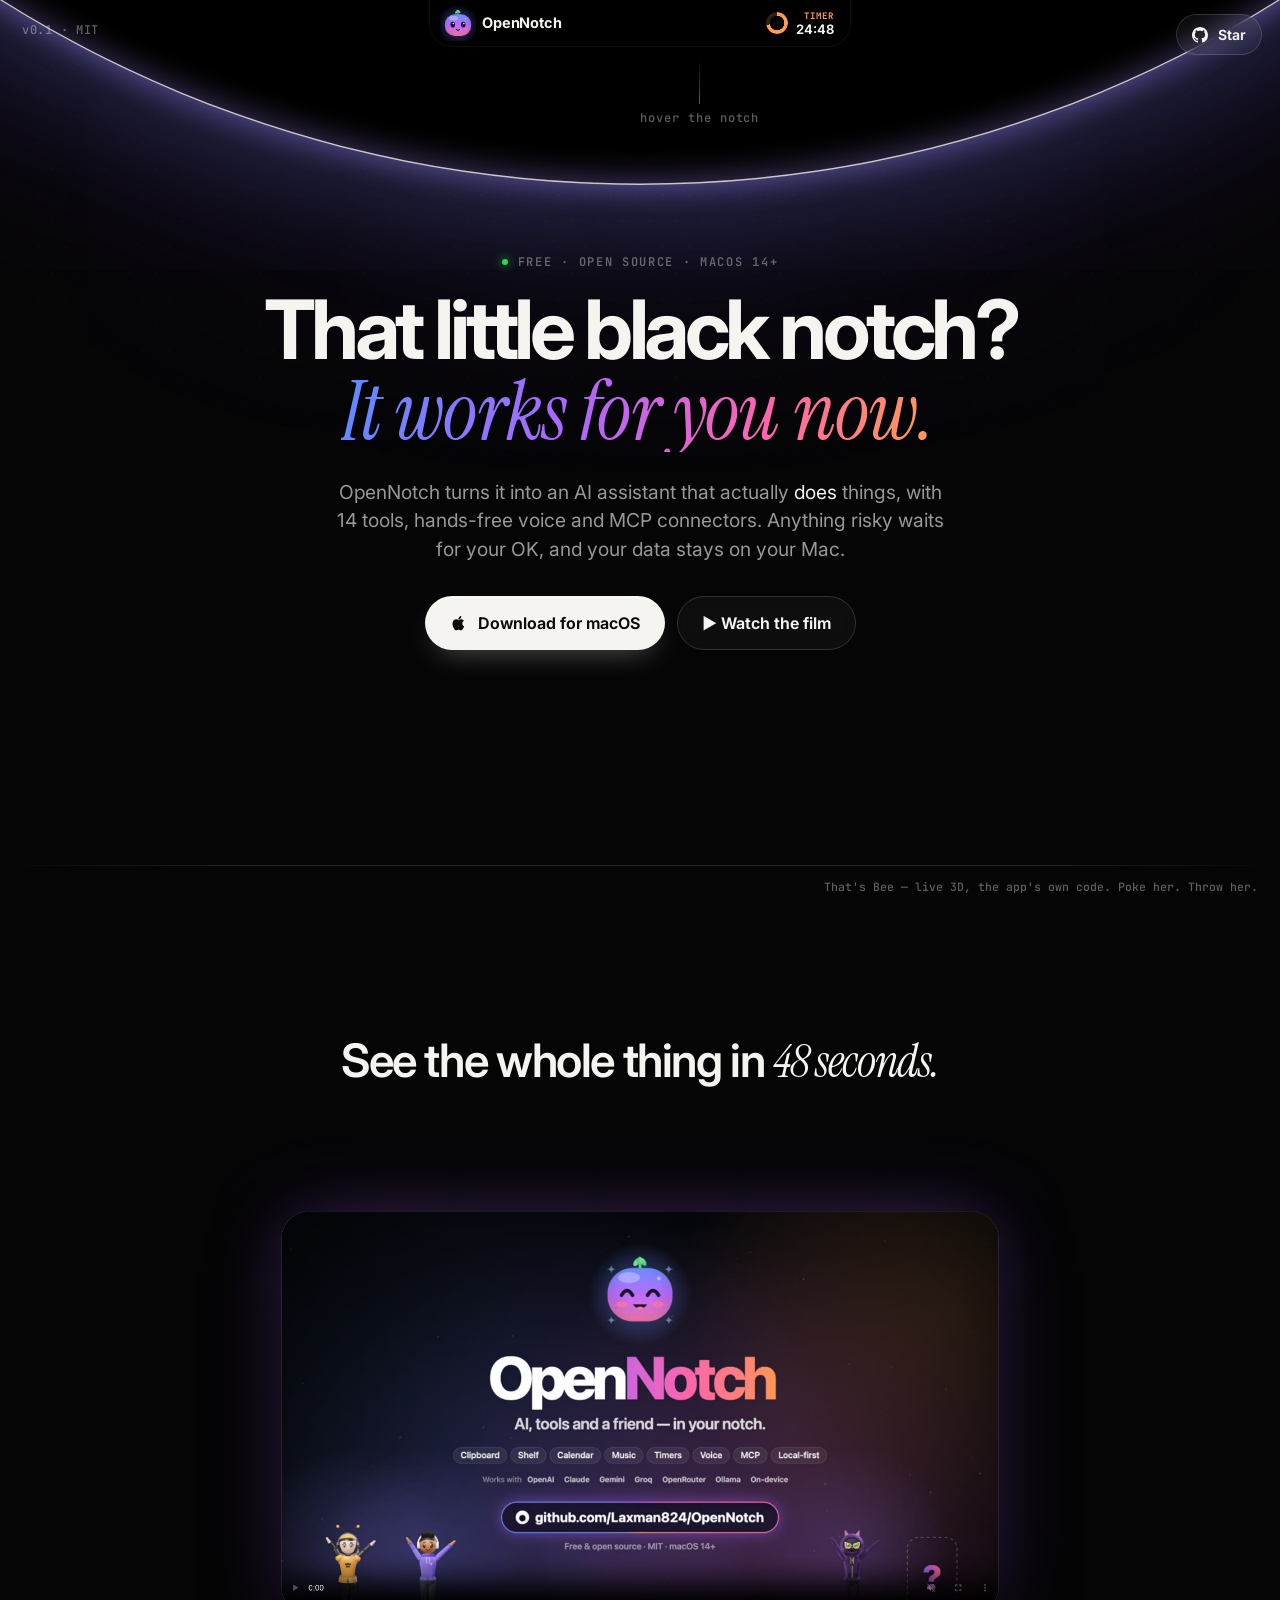
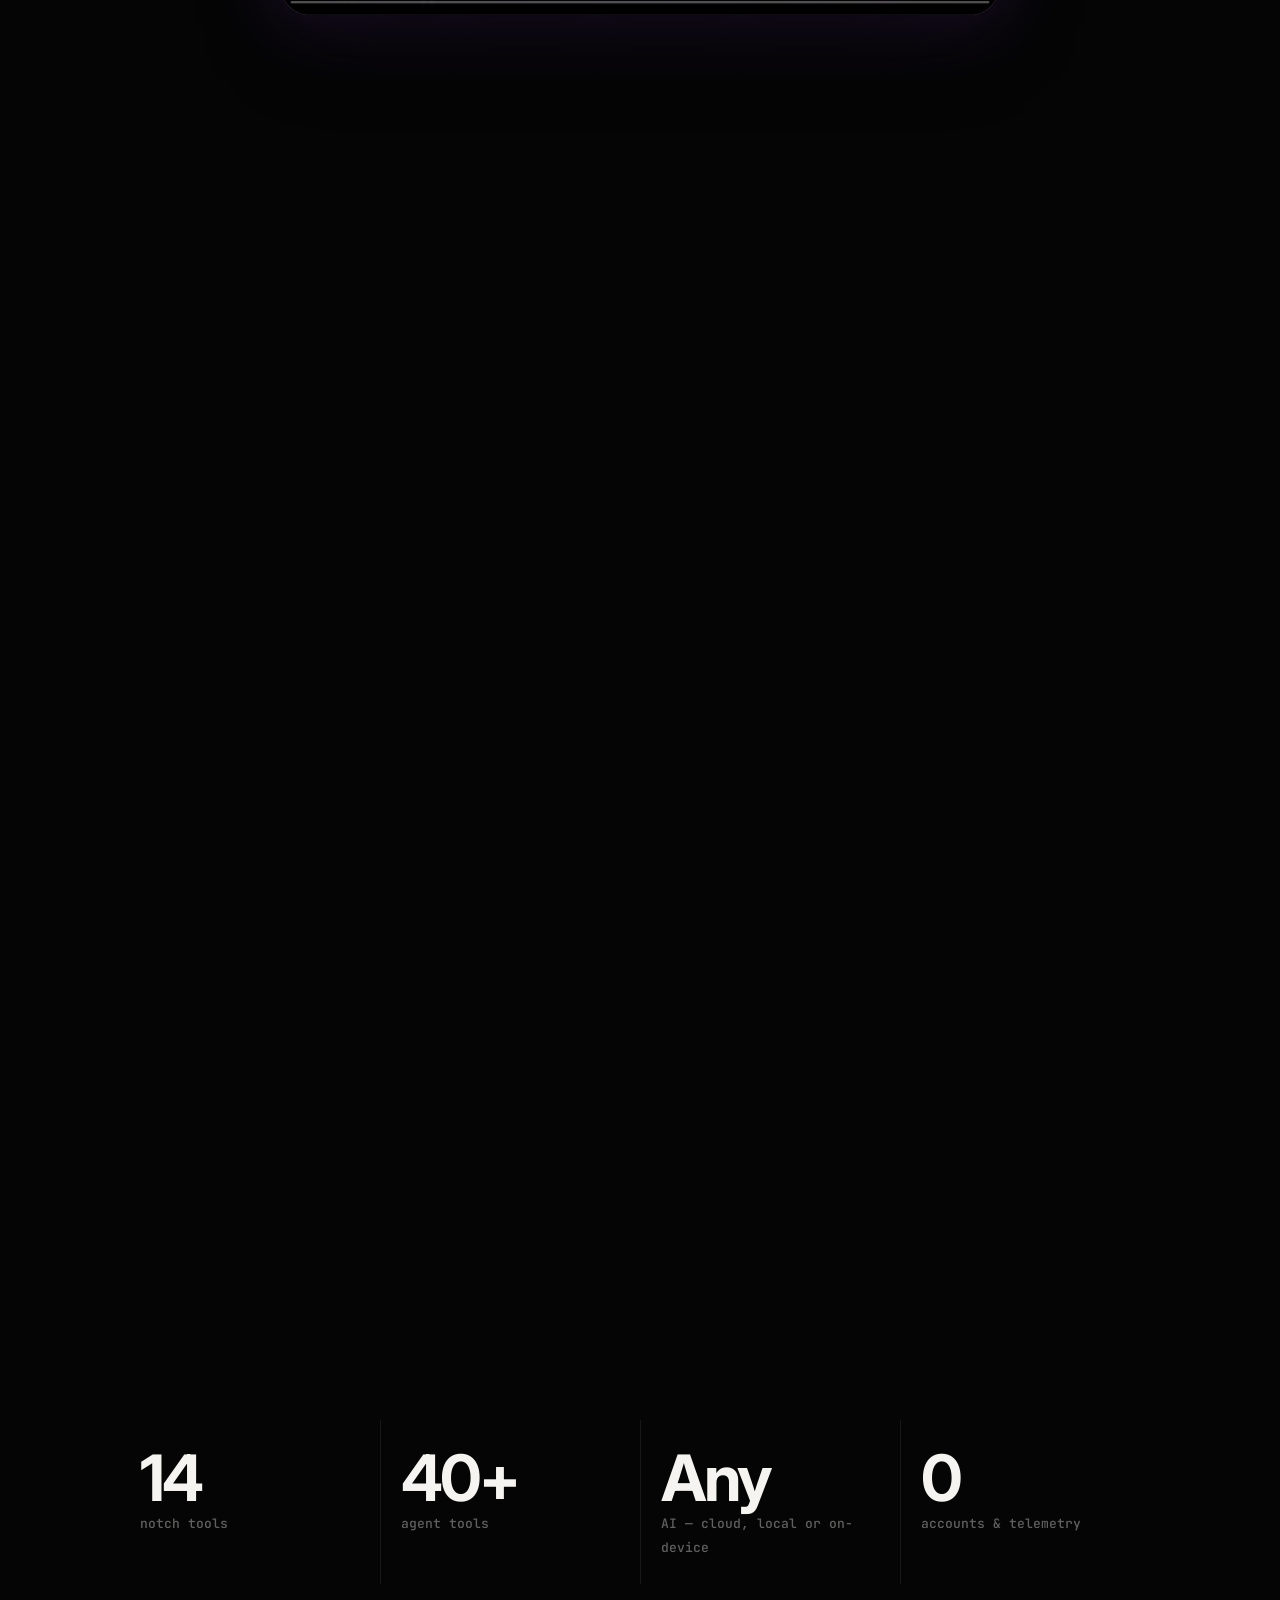
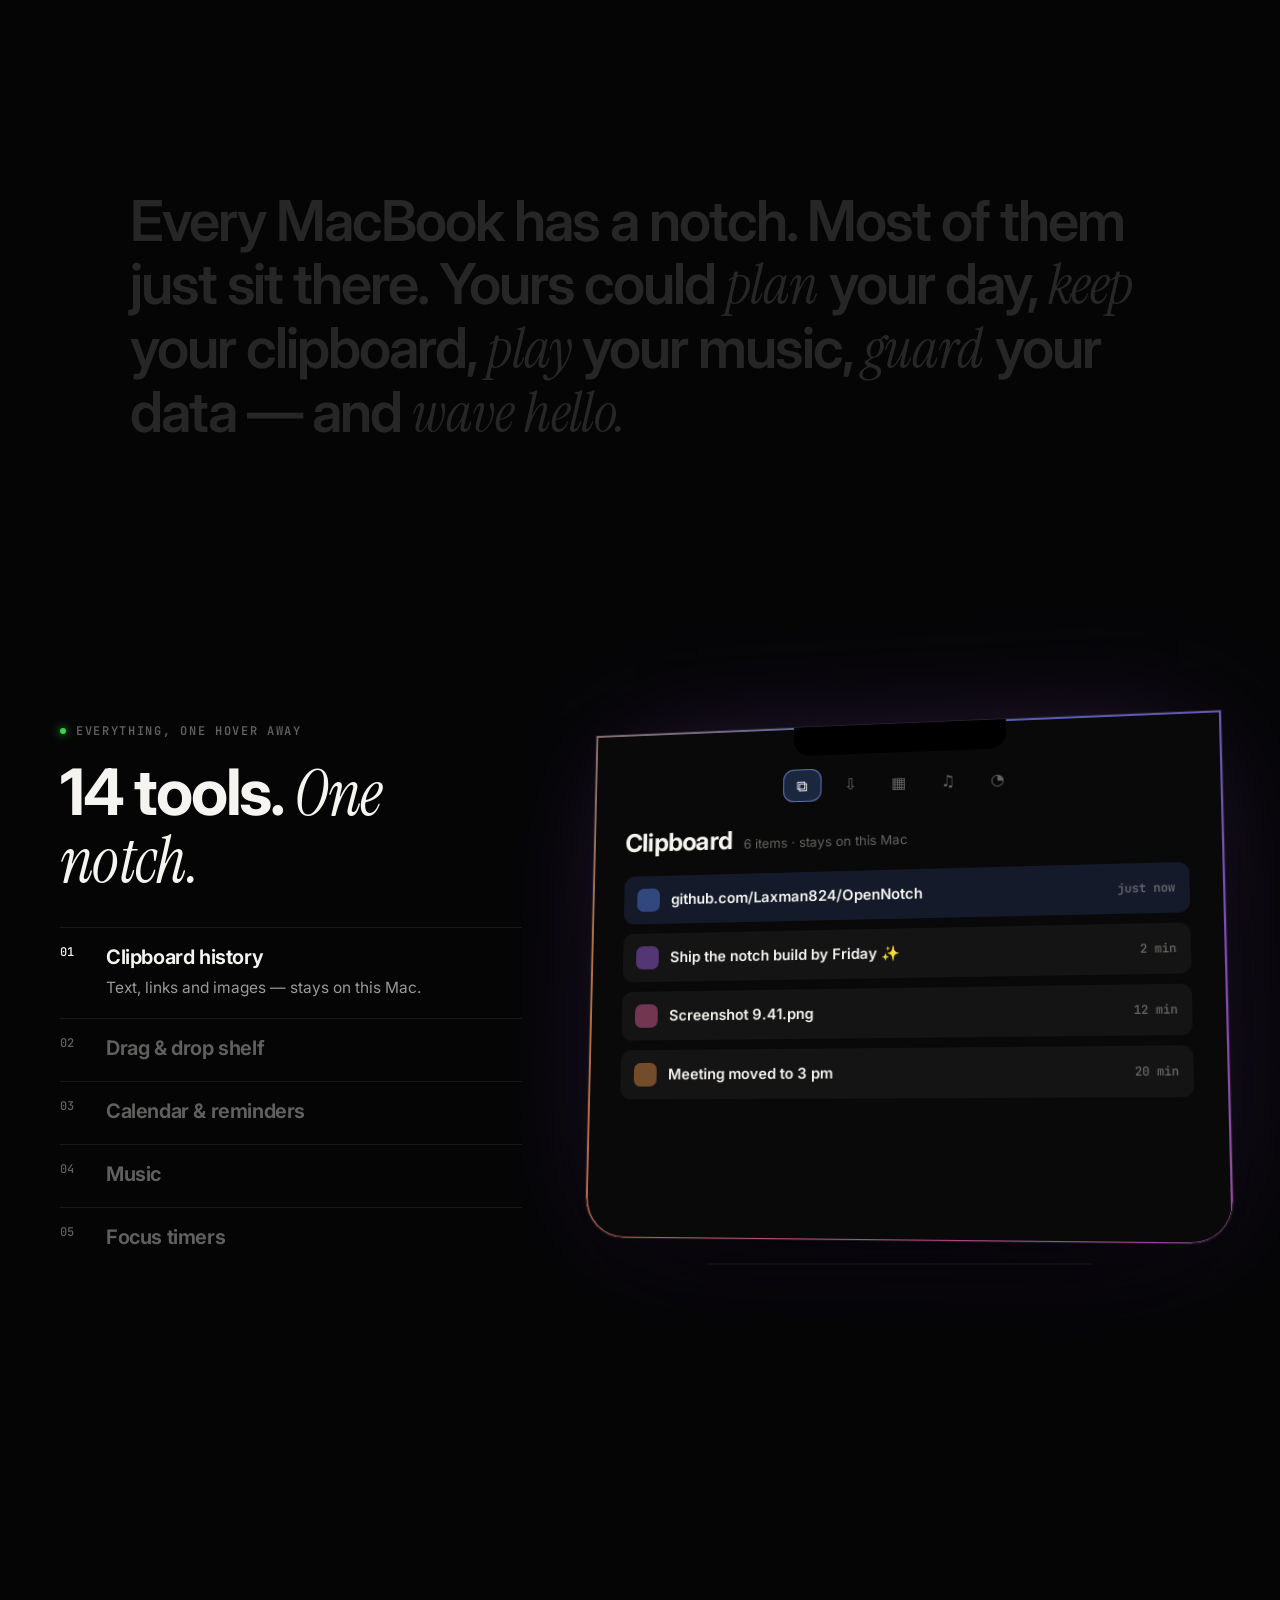
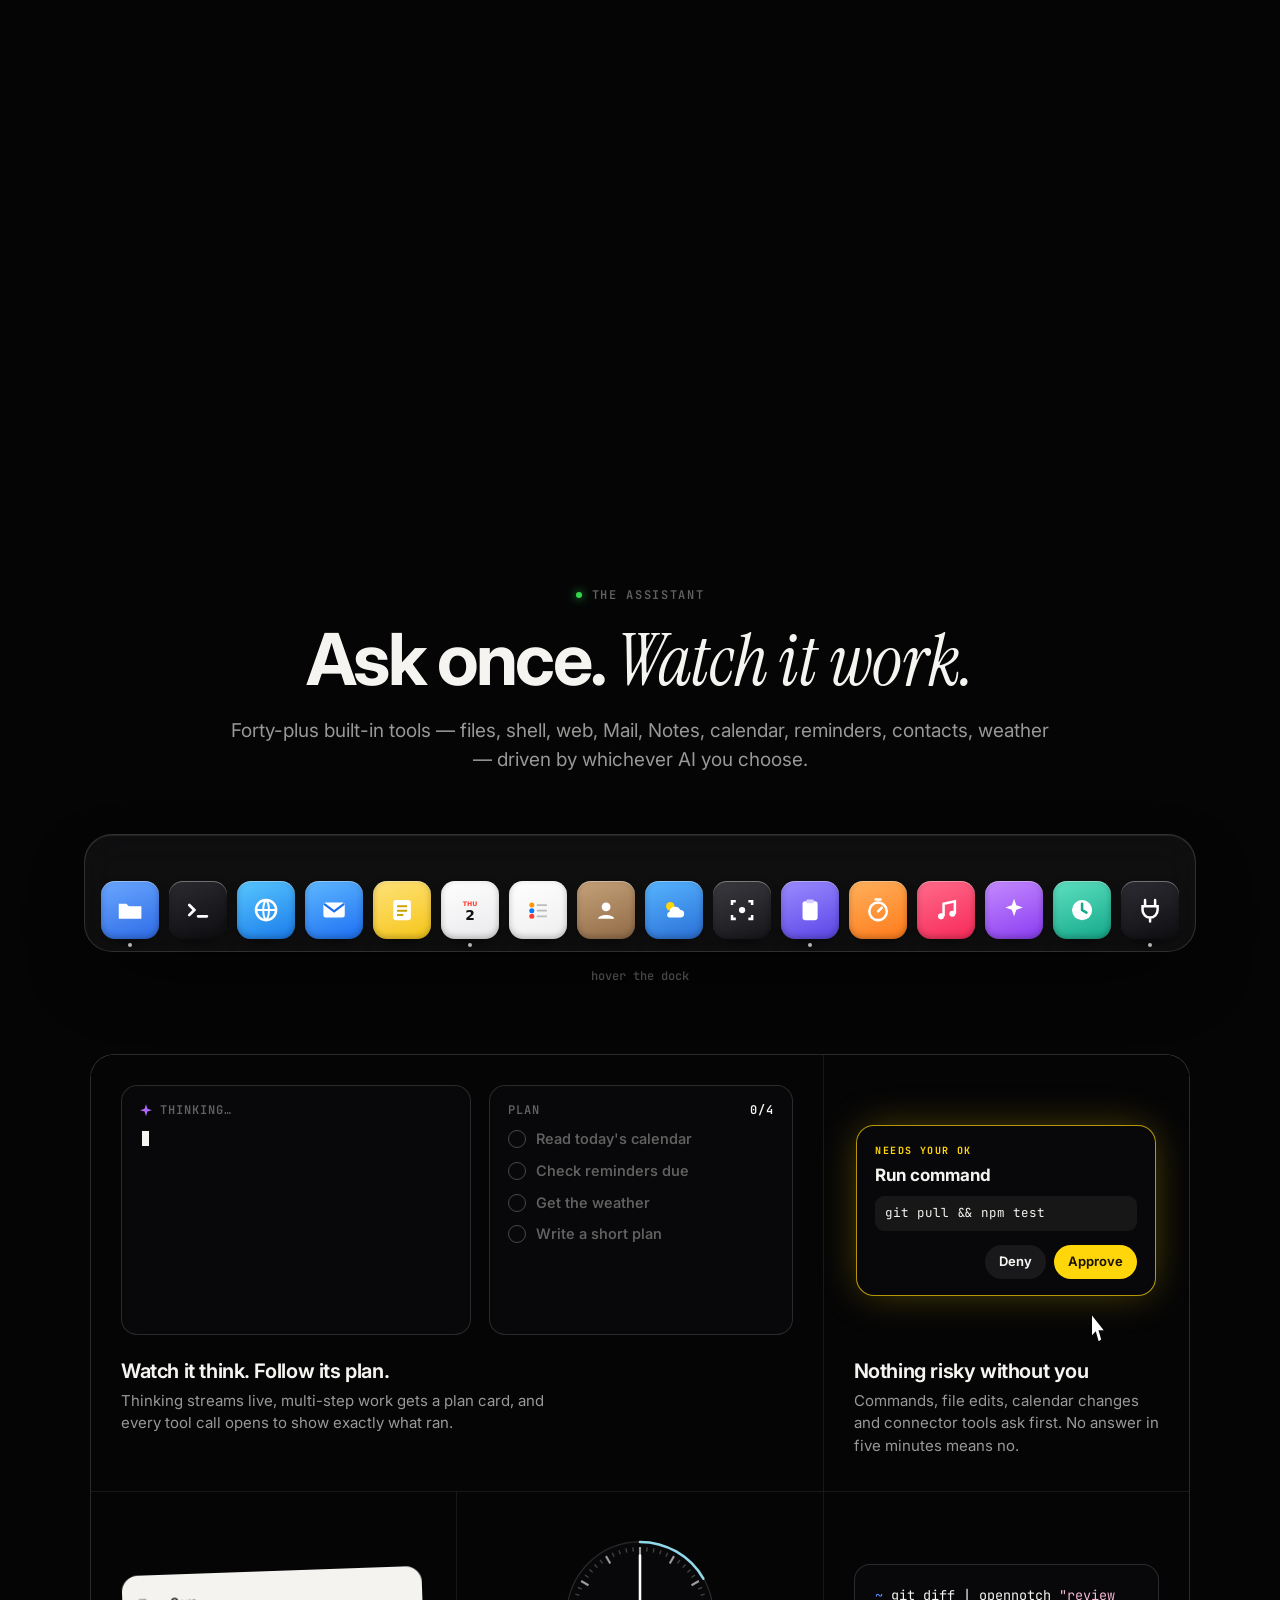
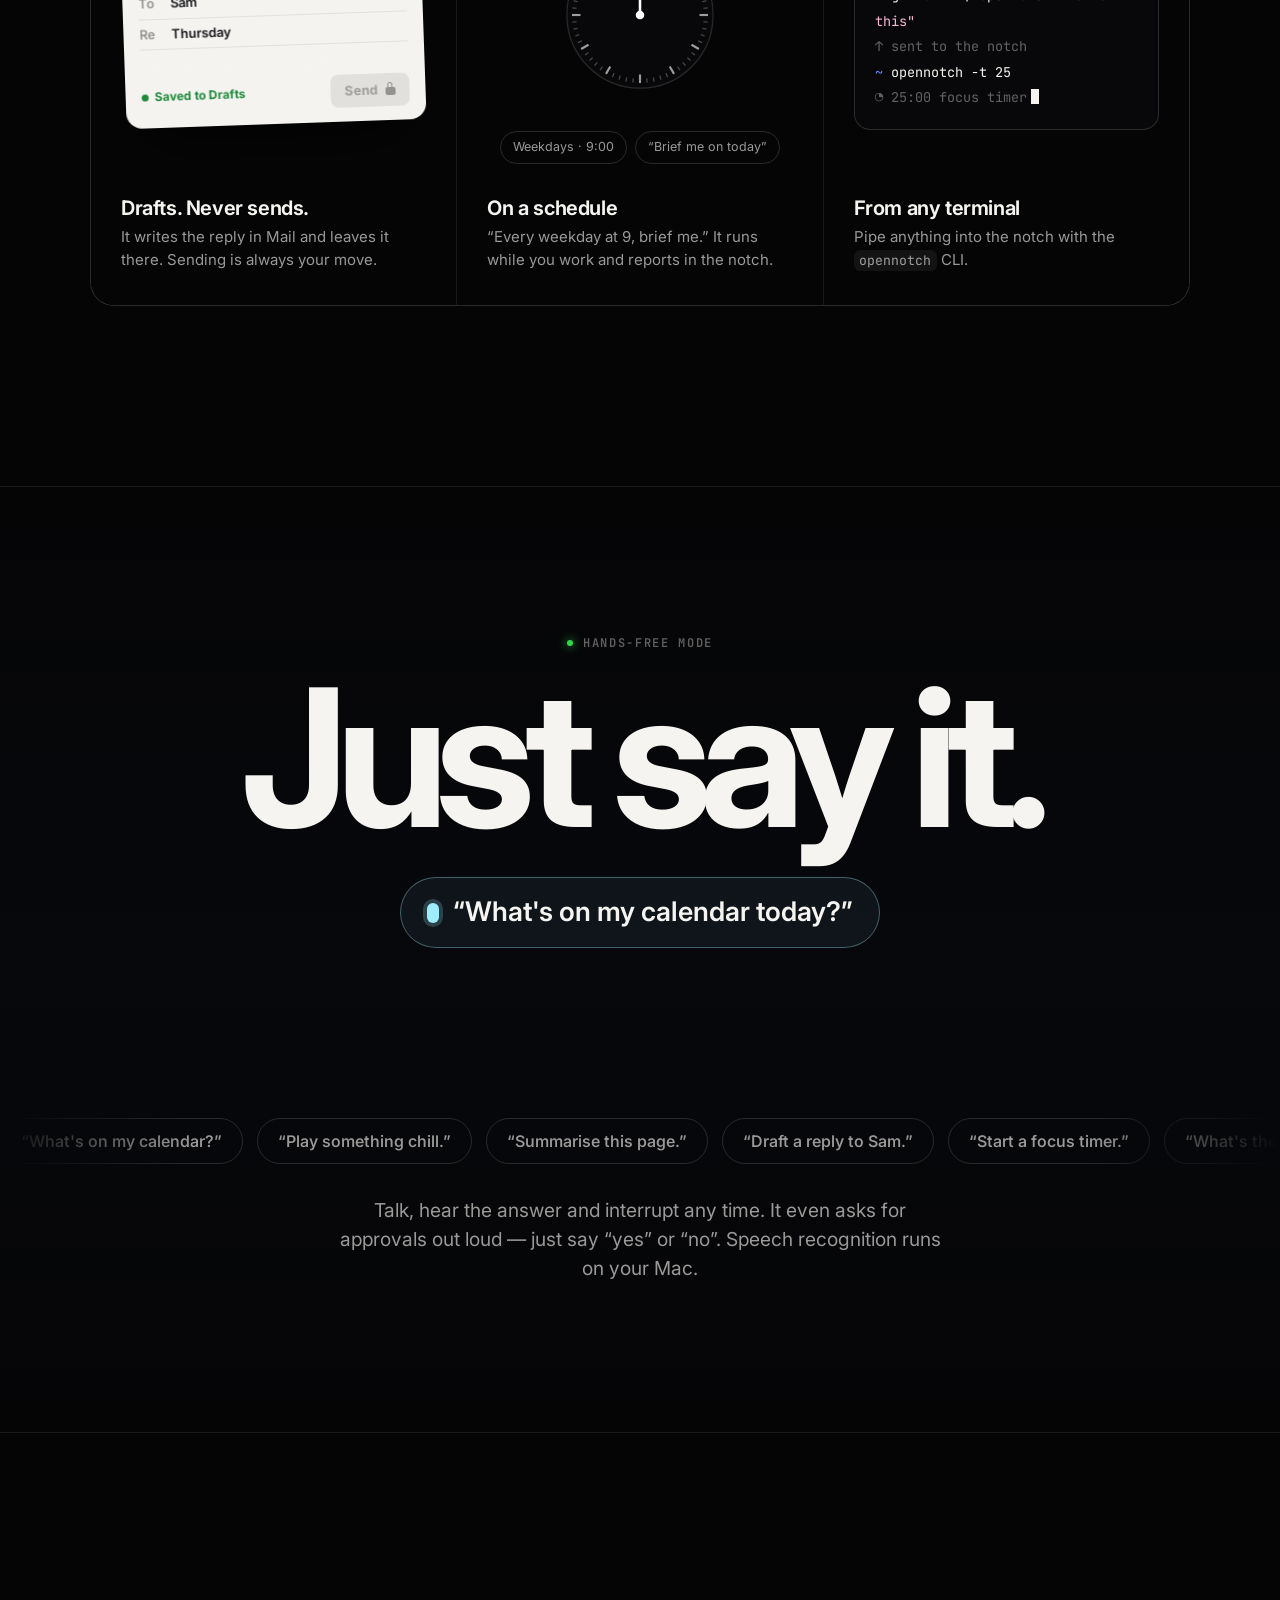
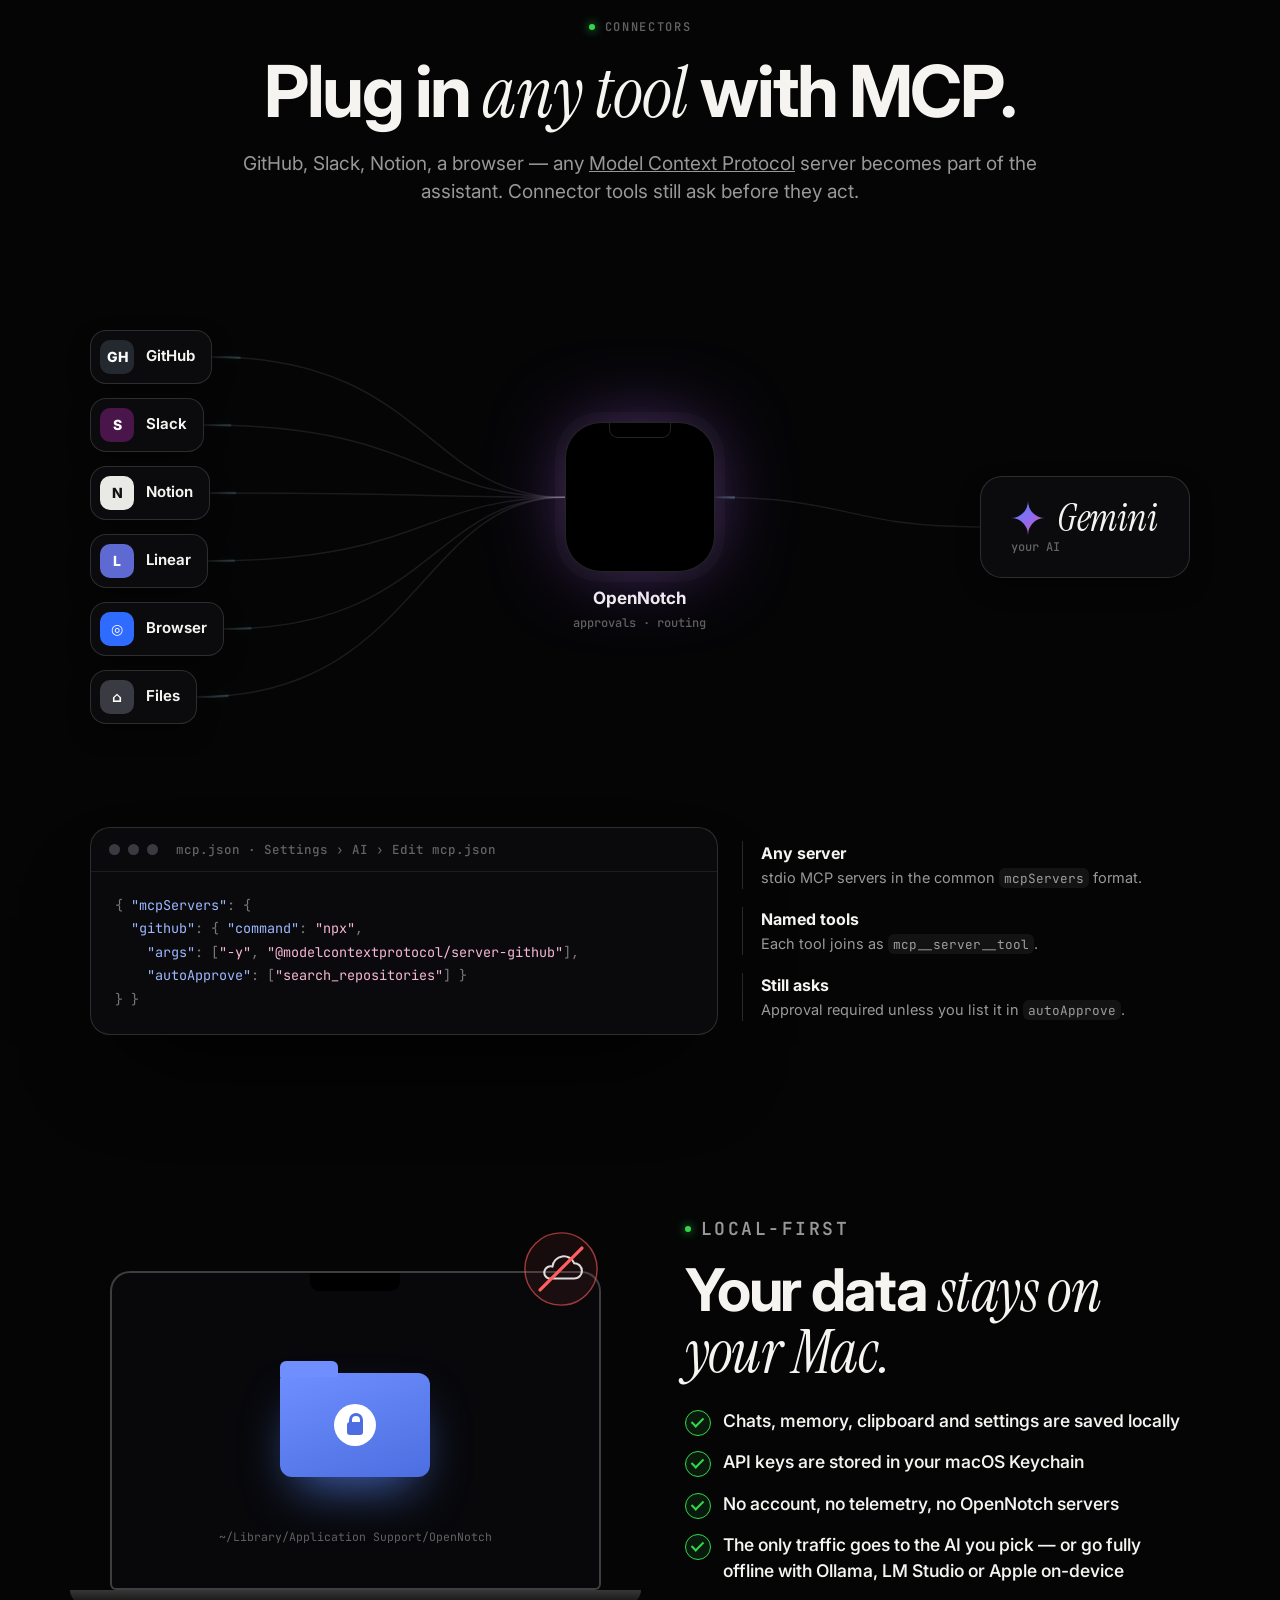
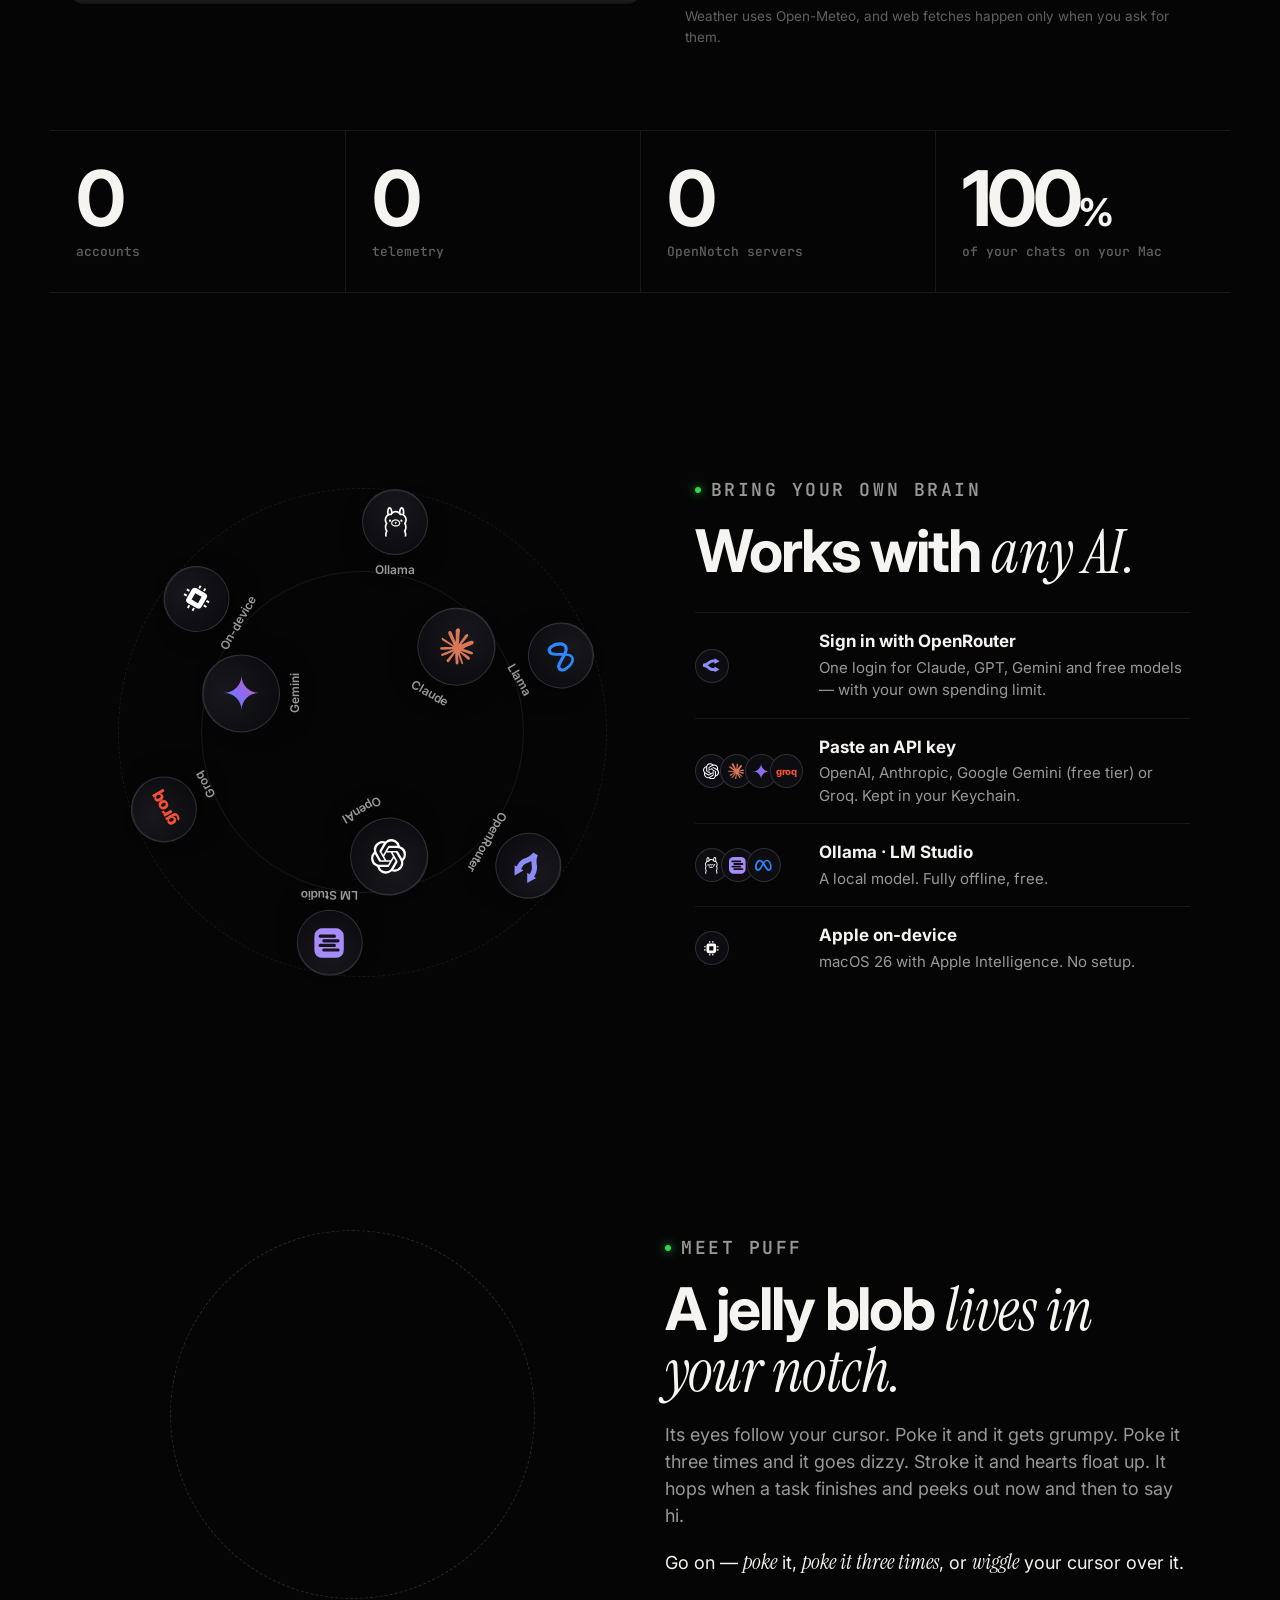
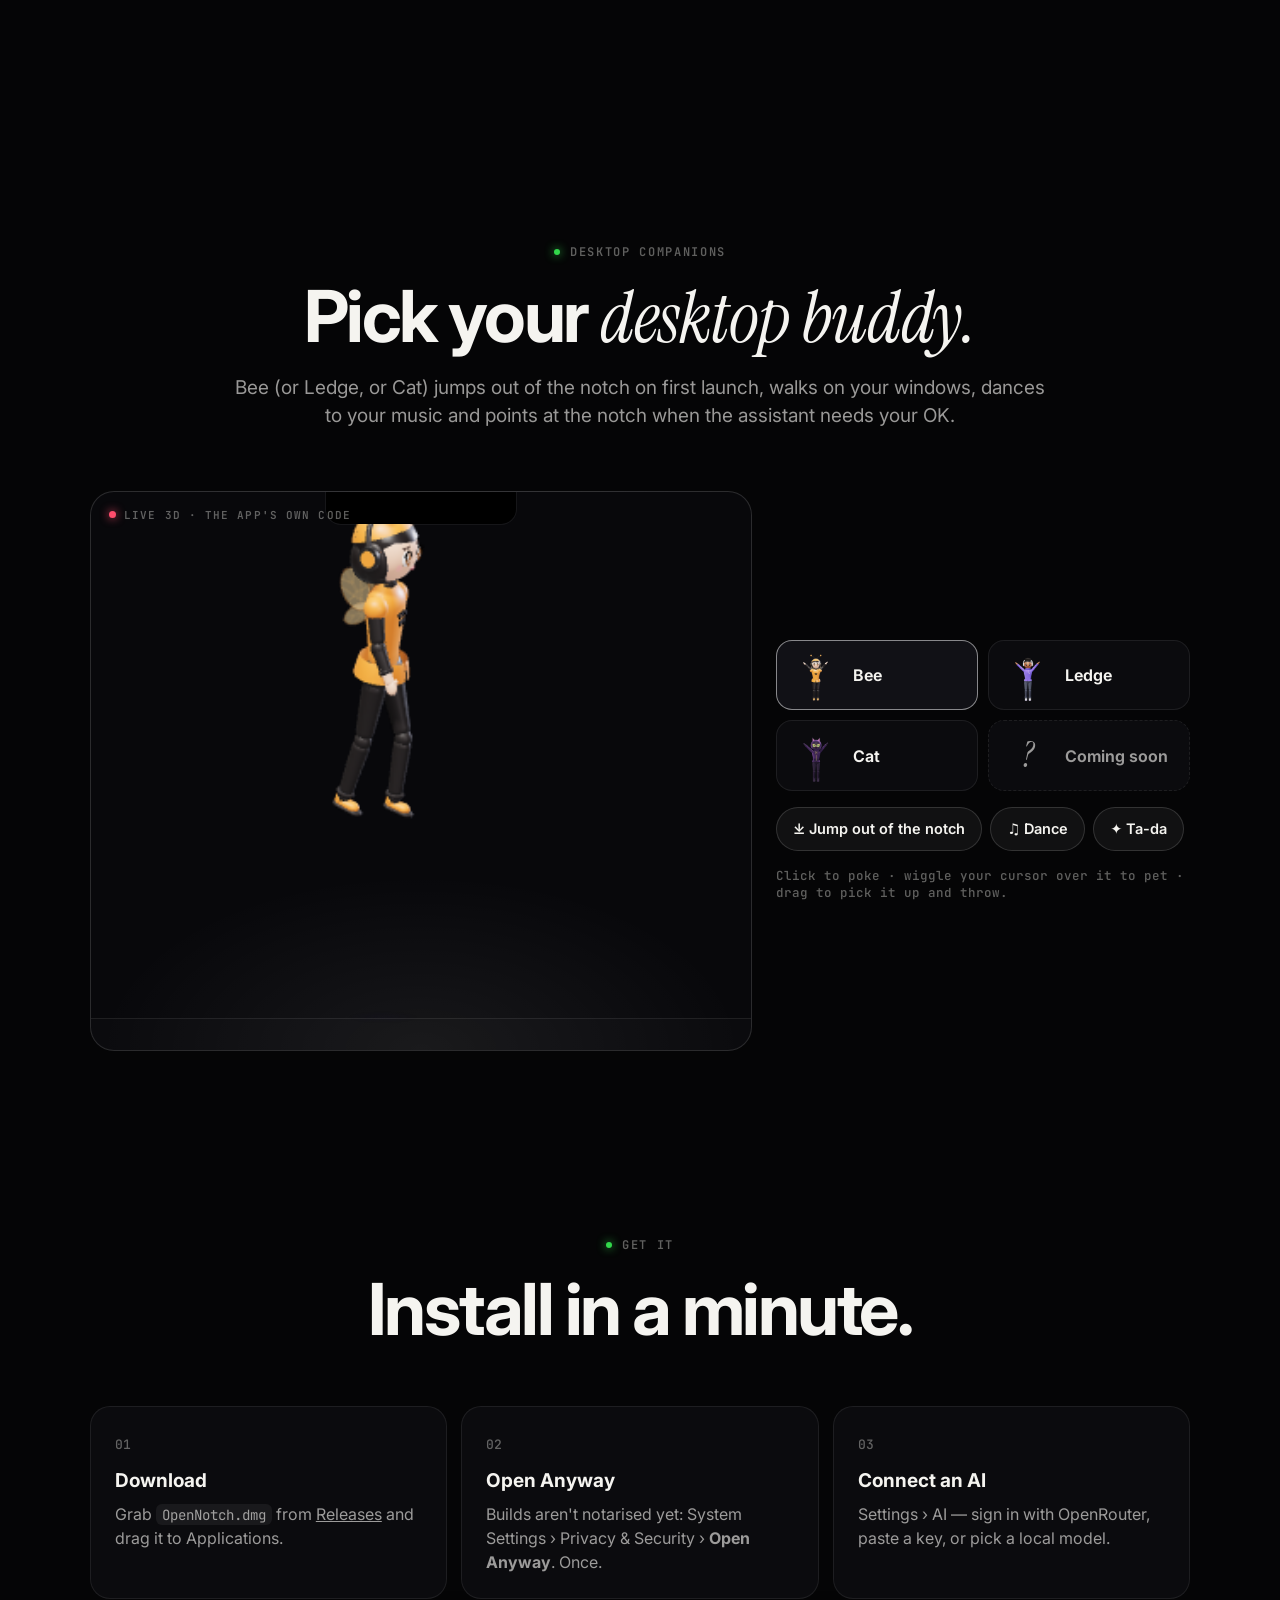
==== commit 9a836661: "README with screenshots and preview; direct DMG download links New hero, feature screenshots (assist" ====
--- a/LandingPage/index.html
+++ b/LandingPage/index.html
@@ -52,7 +52,7 @@
     <h1 class="reveal">That little black notch? <em>It works for you now.</em></h1>
     <p class="lede reveal">OpenNotch turns it into an AI assistant that actually <em>does</em> things, with 14 tools, hands-free voice and MCP connectors. Anything risky waits for your OK, and your data stays on your Mac.</p>
     <div class="cta reveal">
-      <a class="btn btn-primary" href="https://github.com/Laxman824/OpenNotch/releases" target="_blank" rel="noopener">
+      <a class="btn btn-primary" href="https://github.com/Laxman824/OpenNotch/releases/latest/download/OpenNotch.dmg" target="_blank" rel="noopener">
         <svg viewBox="0 0 24 24" width="18" height="18" aria-hidden="true"><path fill="currentColor" d="M16.4 12.6c0-2.4 2-3.6 2.1-3.7-1.1-1.7-2.9-1.9-3.5-1.9-1.5-.2-2.9.9-3.7.9-.8 0-1.9-.9-3.2-.8-1.6 0-3.1 1-4 2.4-1.7 3-.4 7.4 1.2 9.8.8 1.2 1.8 2.5 3 2.4 1.2 0 1.7-.8 3.1-.8 1.5 0 1.9.8 3.2.8 1.3 0 2.1-1.2 2.9-2.4.9-1.4 1.3-2.7 1.3-2.8 0 0-2.4-1-2.4-3.9zM14.1 5.5c.7-.8 1.1-1.9 1-3-1 0-2.1.7-2.8 1.5-.6.7-1.2 1.8-1 2.9 1.1.1 2.1-.6 2.8-1.4z"/></svg>
         Download for macOS
       </a>
@@ -378,7 +378,7 @@
     <h2>Install in a minute.</h2>
   </header>
   <div class="steps">
-    <div class="step reveal"><span>1</span><b>Download</b><p>Grab <code>OpenNotch.dmg</code> from <a href="https://github.com/Laxman824/OpenNotch/releases" target="_blank" rel="noopener">Releases</a> and drag it to Applications.</p></div>
+    <div class="step reveal"><span>1</span><b>Download</b><p>Grab <code>OpenNotch.dmg</code> from <a href="https://github.com/Laxman824/OpenNotch/releases/latest/download/OpenNotch.dmg" target="_blank" rel="noopener">Releases</a> and drag it to Applications.</p></div>
     <div class="step reveal"><span>2</span><b>Open Anyway</b><p>Builds aren't notarised yet: System Settings › Privacy &amp; Security › <b>Open Anyway</b>. Once.</p></div>
     <div class="step reveal"><span>3</span><b>Connect an AI</b><p>Settings › AI — sign in with OpenRouter, paste a key, or pick a local model.</p></div>
   </div>
@@ -404,7 +404,7 @@
   <canvas id="finalPuff" class="final-puff" aria-hidden="true"></canvas>
   <h2 class="reveal">Give your notch <em>a job.</em></h2>
   <div class="cta reveal">
-    <a class="btn btn-primary" href="https://github.com/Laxman824/OpenNotch/releases" target="_blank" rel="noopener">Download for macOS</a>
+    <a class="btn btn-primary" href="https://github.com/Laxman824/OpenNotch/releases/latest/download/OpenNotch.dmg" target="_blank" rel="noopener">Download for macOS</a>
     <a class="btn btn-ghost" href="https://github.com/Laxman824/OpenNotch" target="_blank" rel="noopener">View on GitHub</a>
   </div>
 </section>
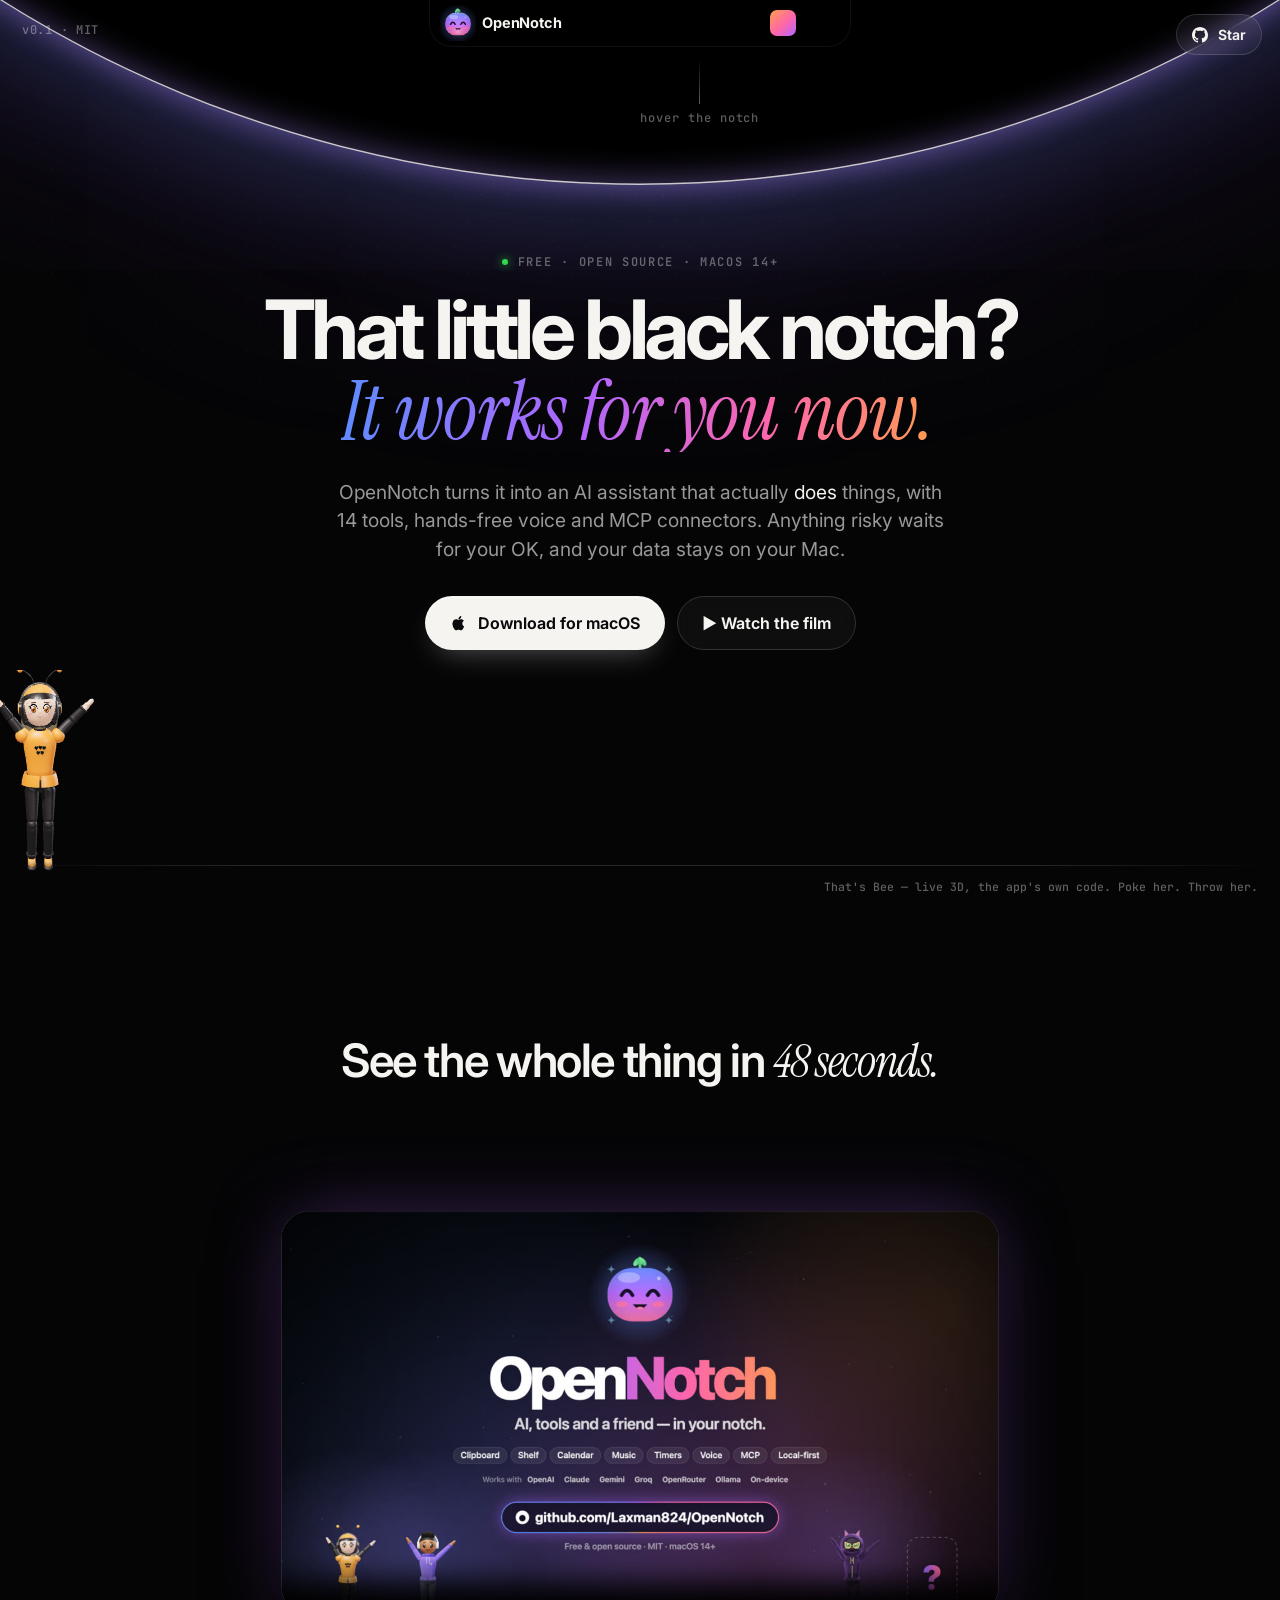
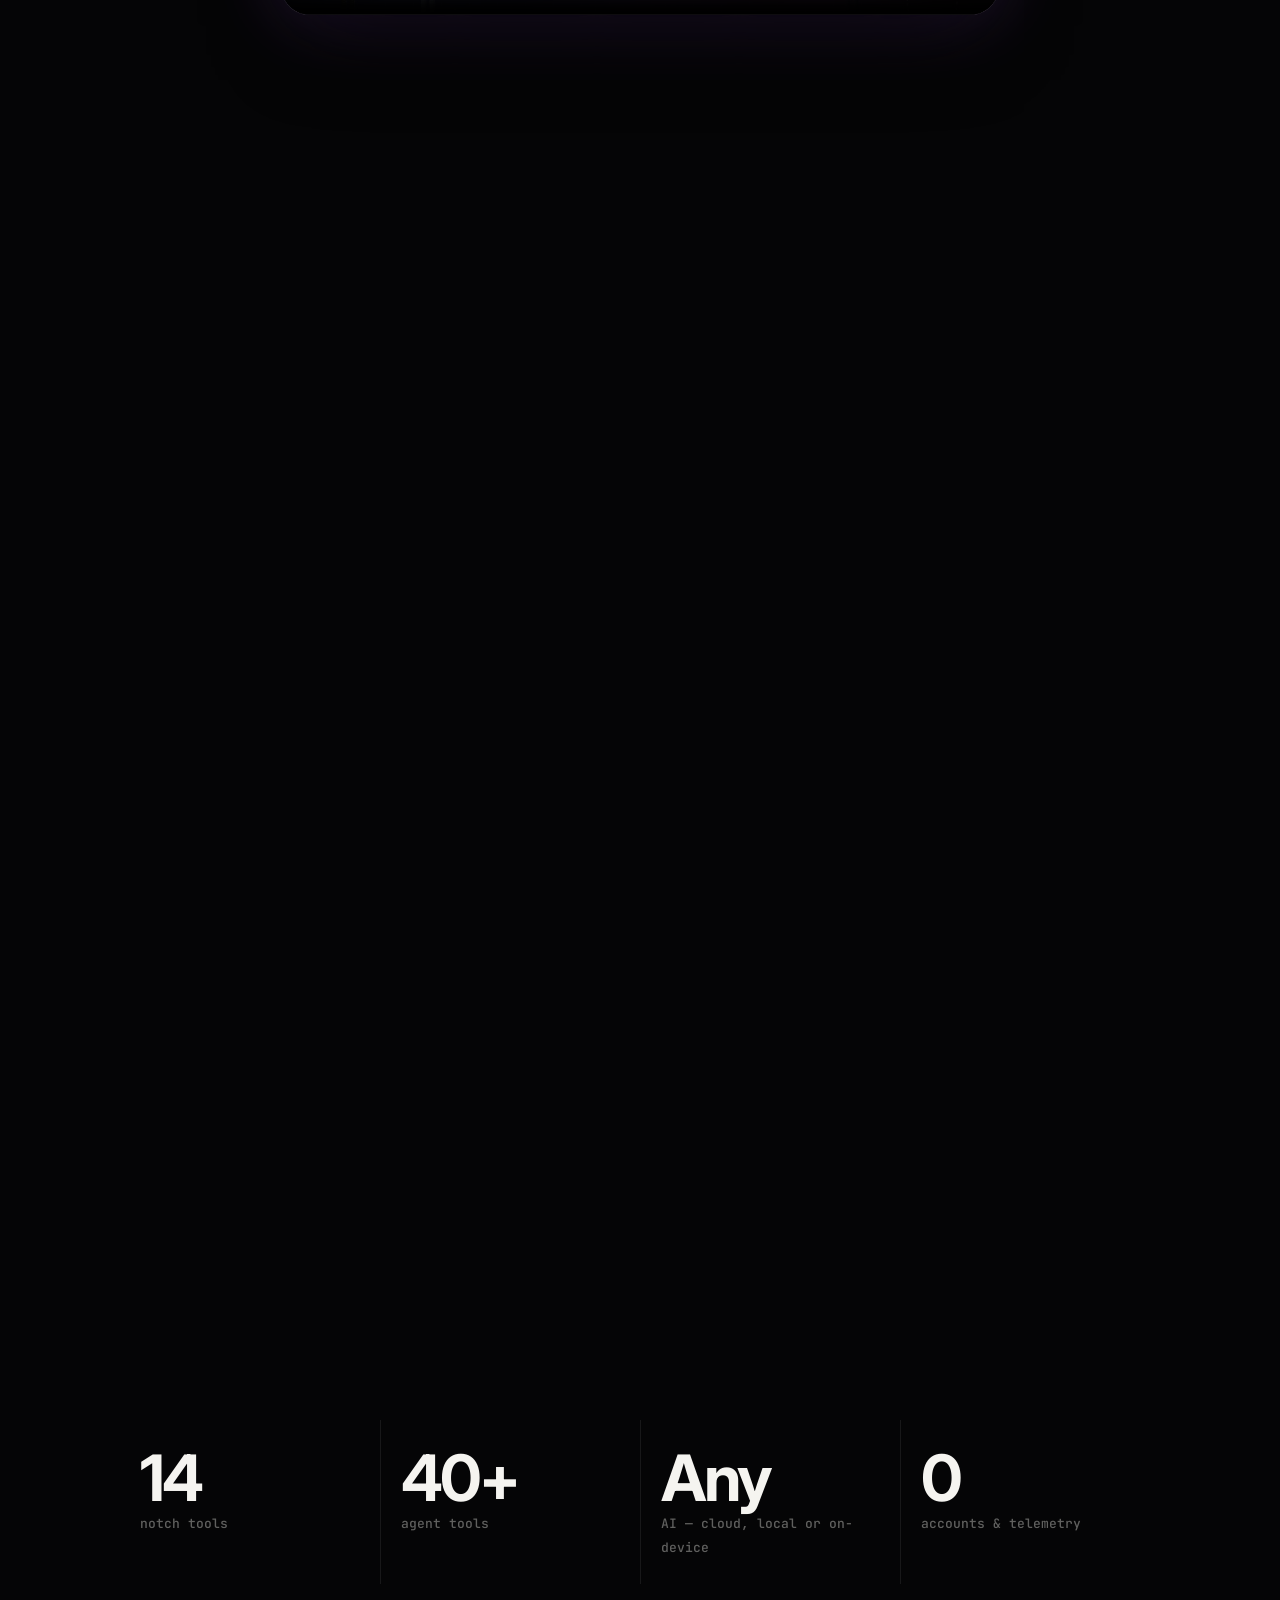
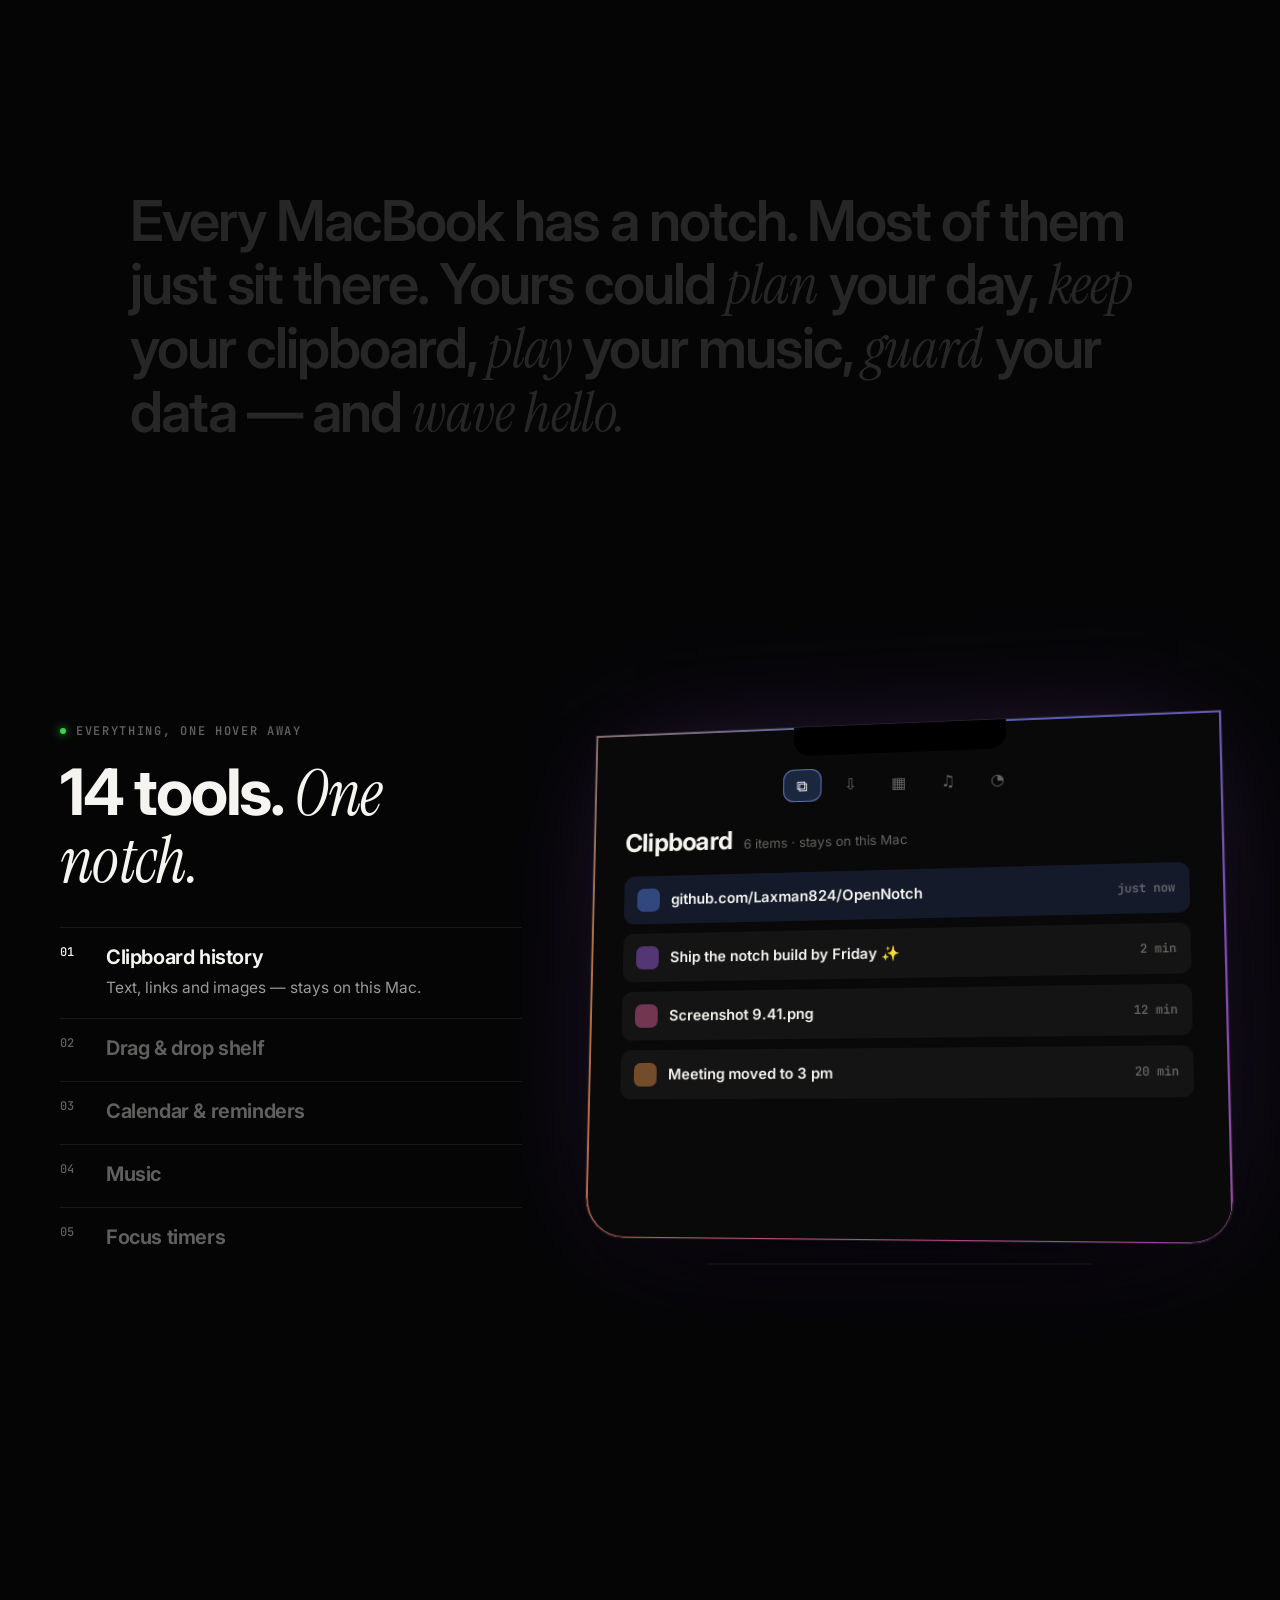
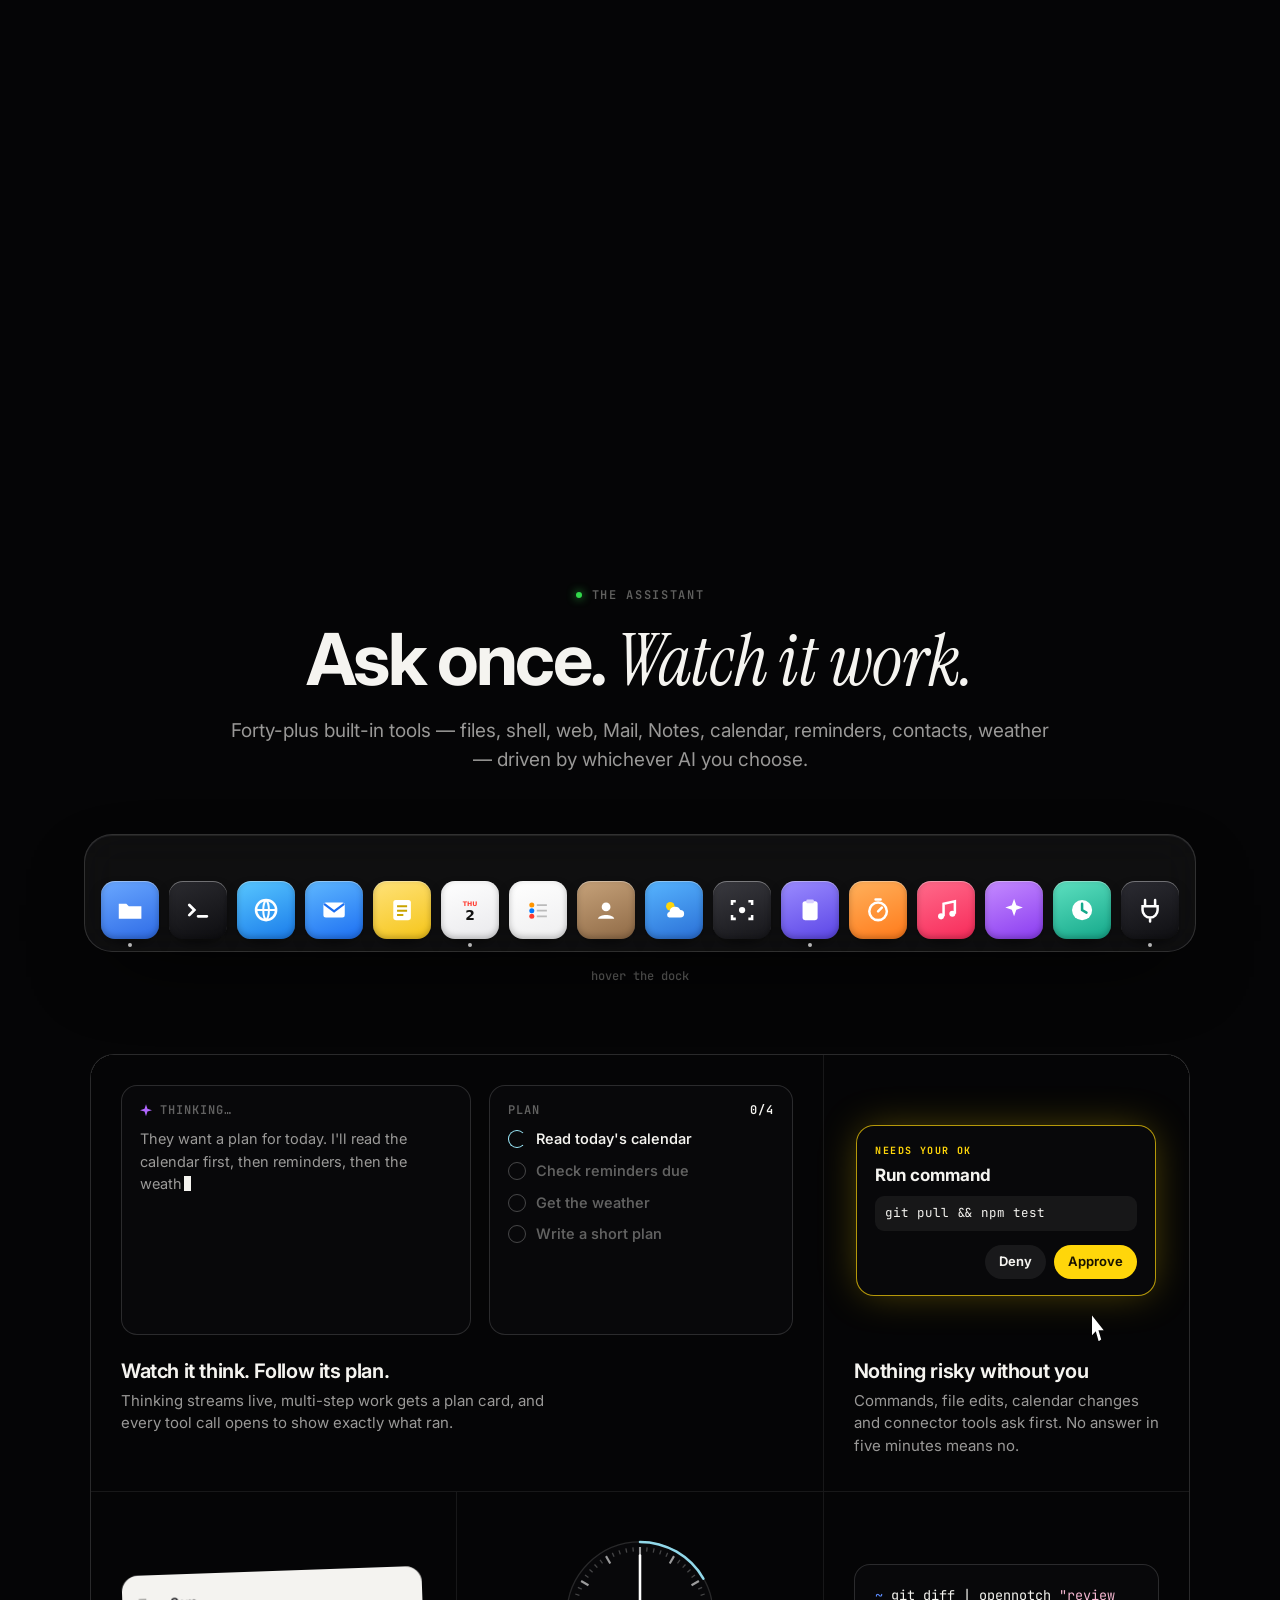
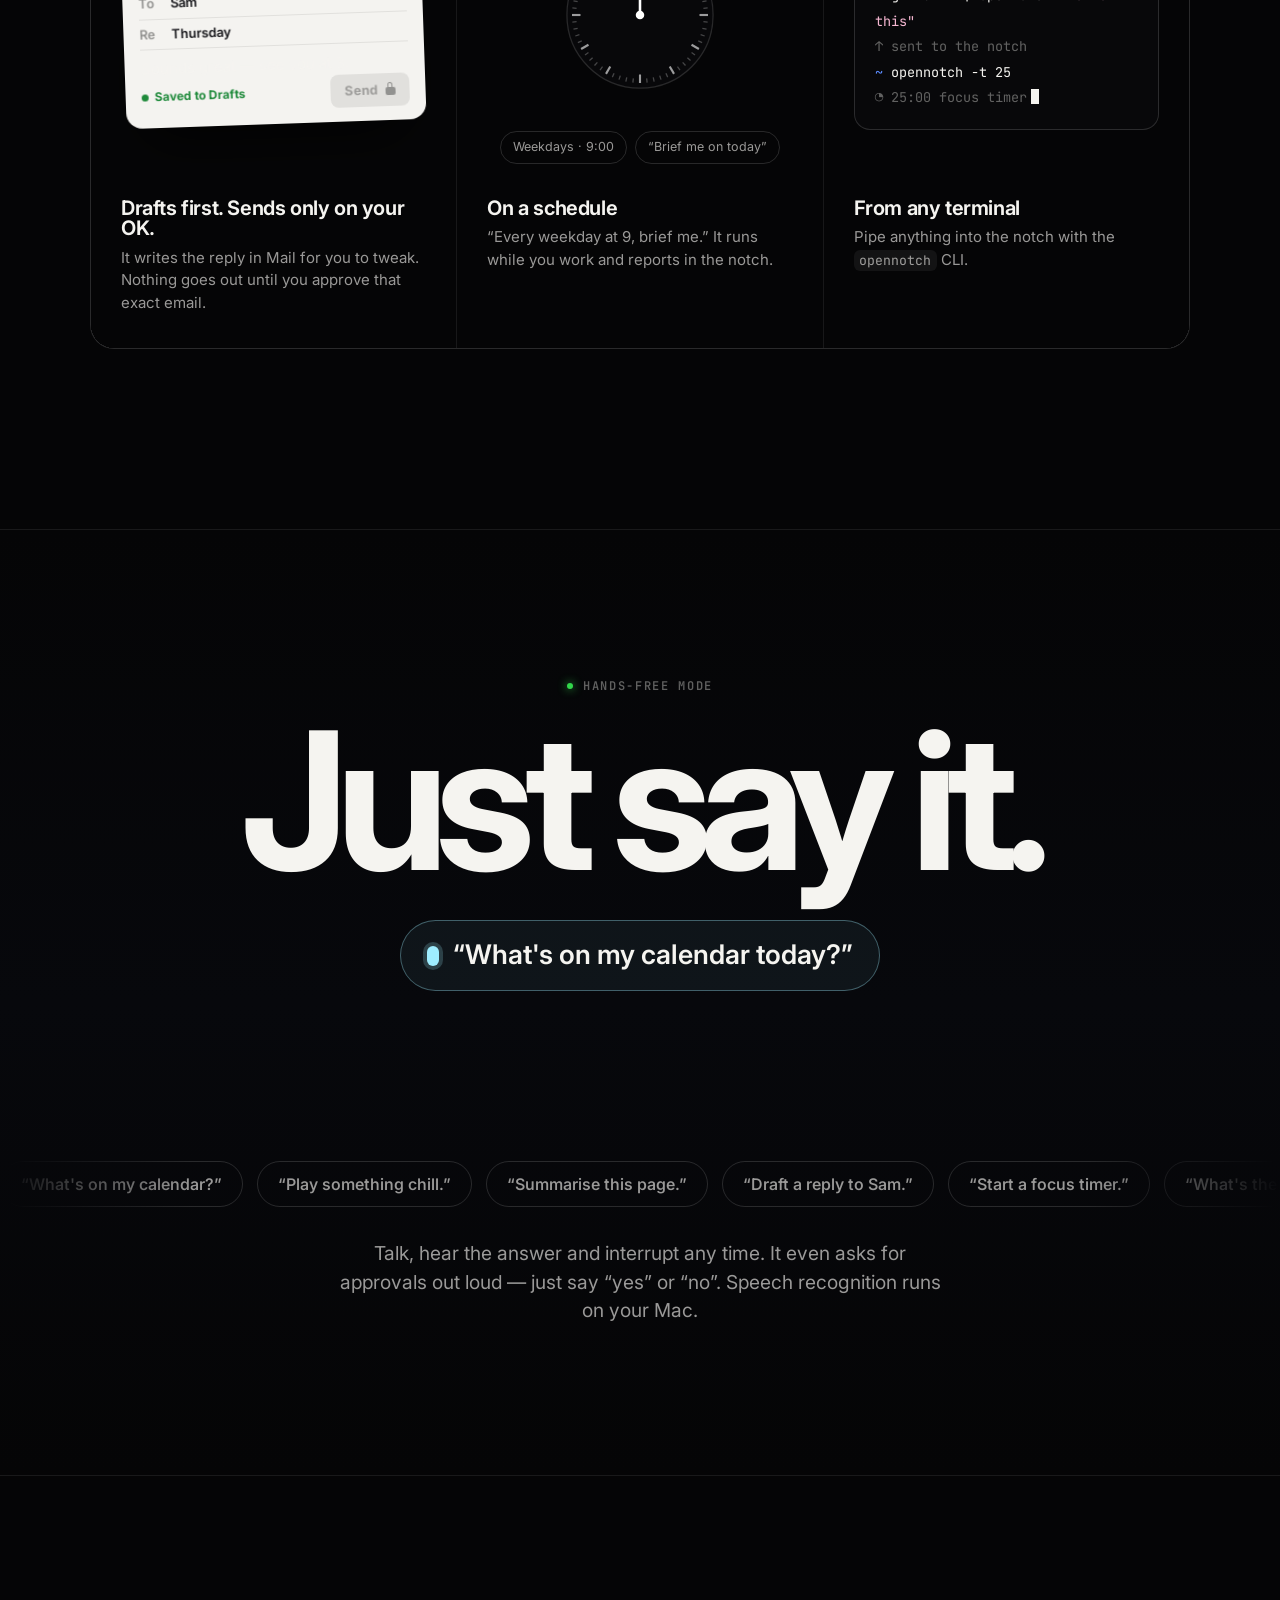
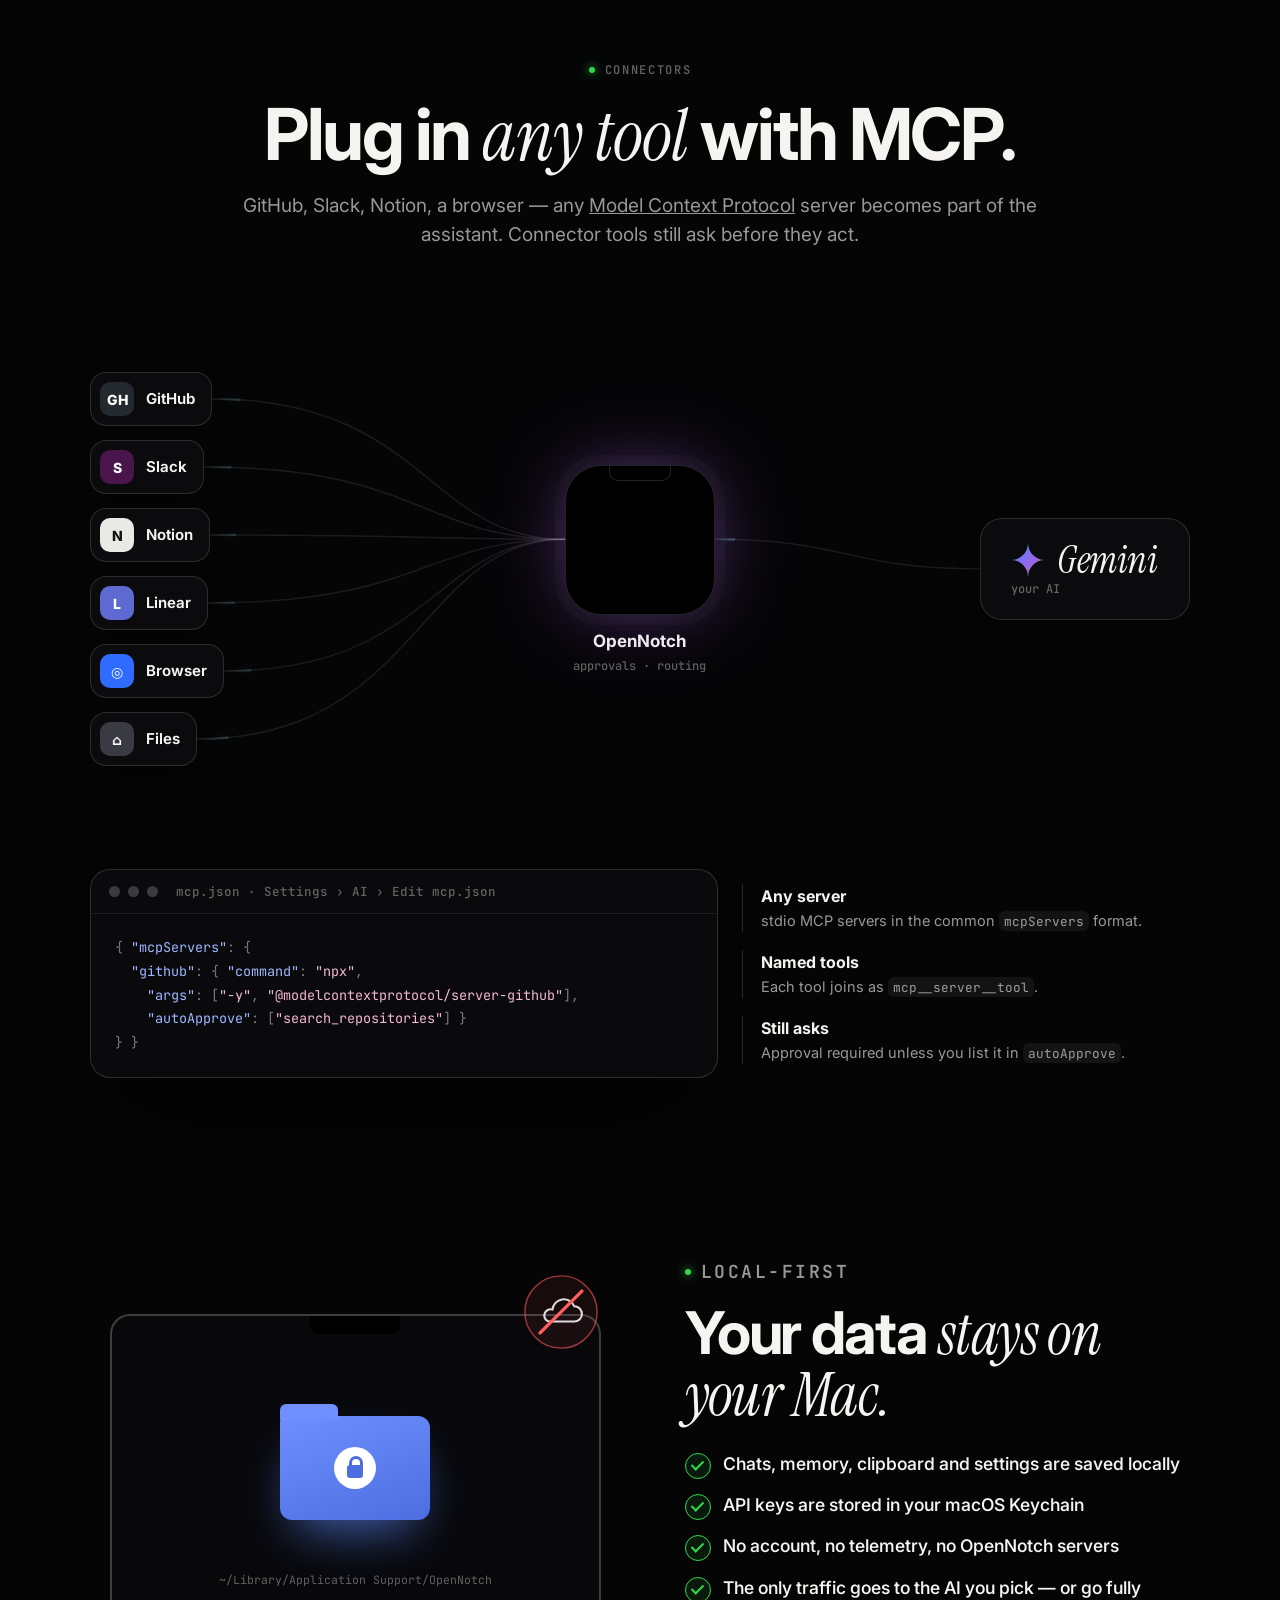
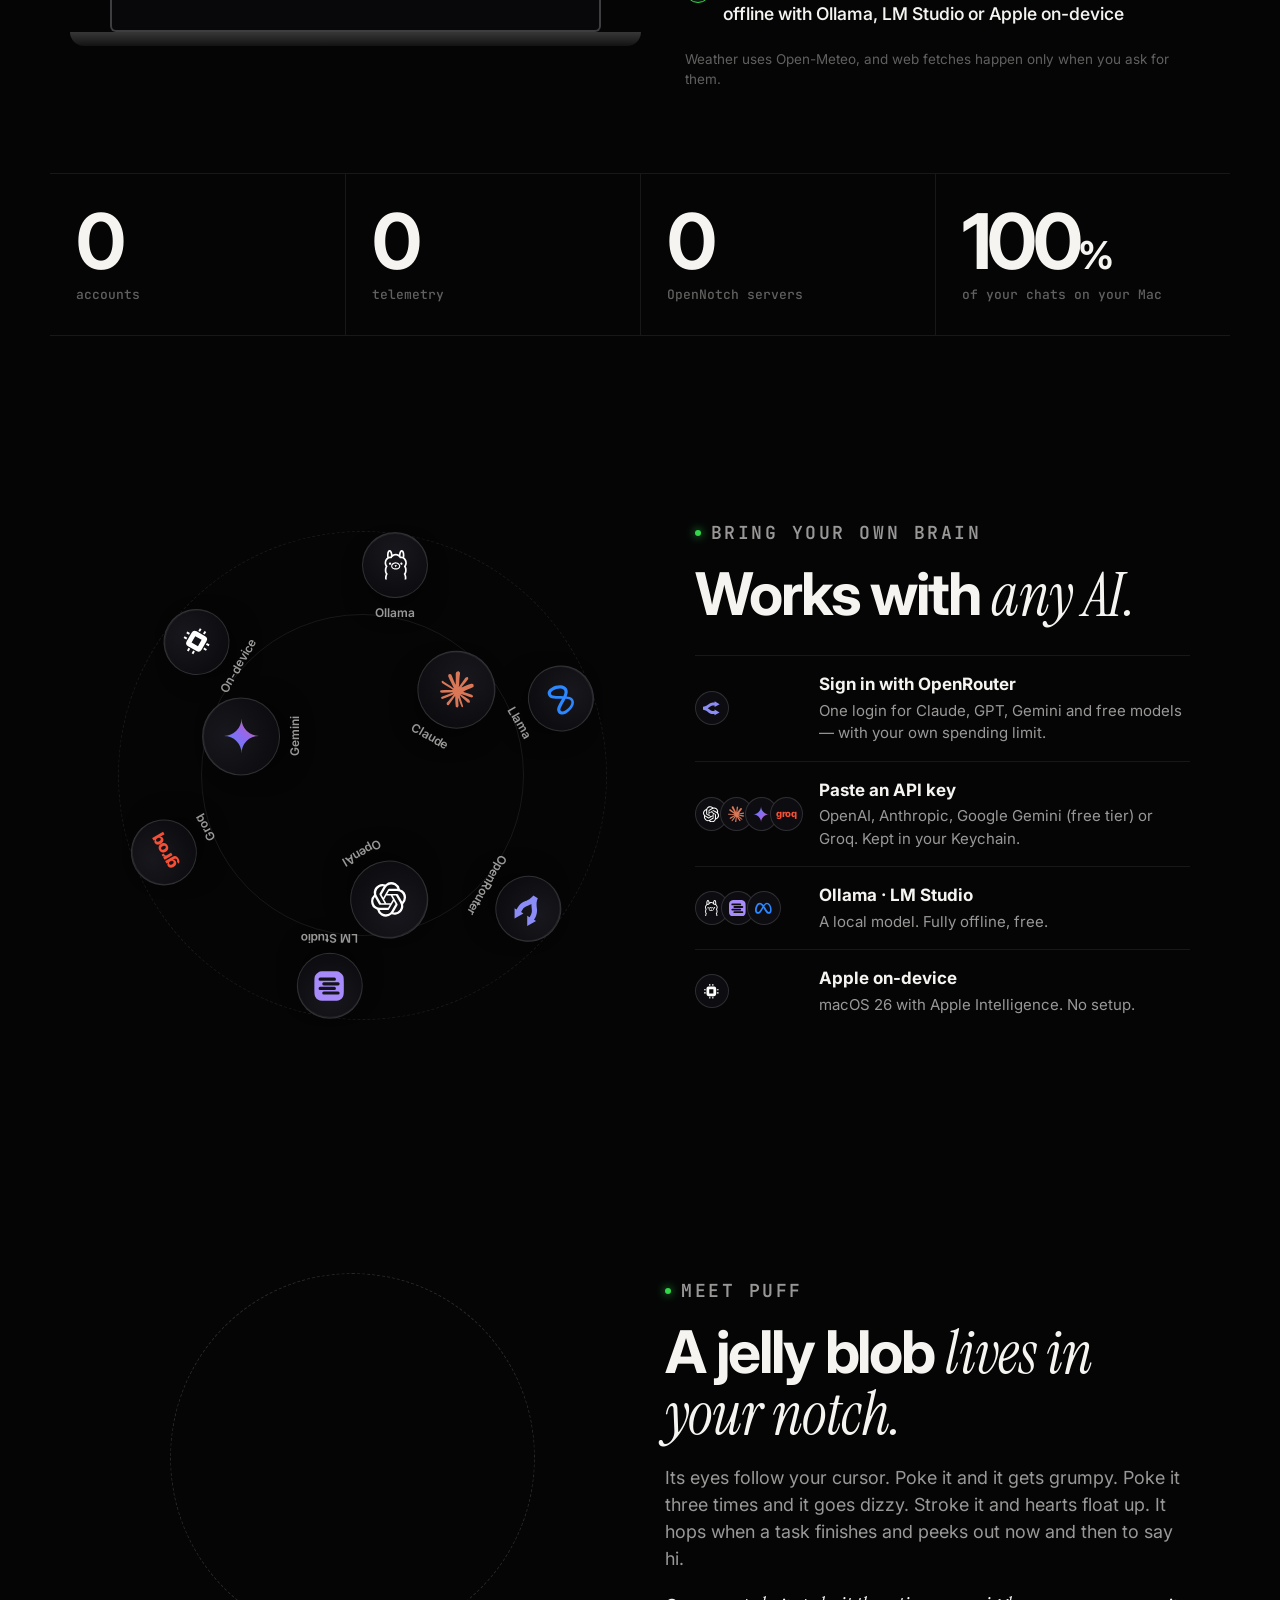
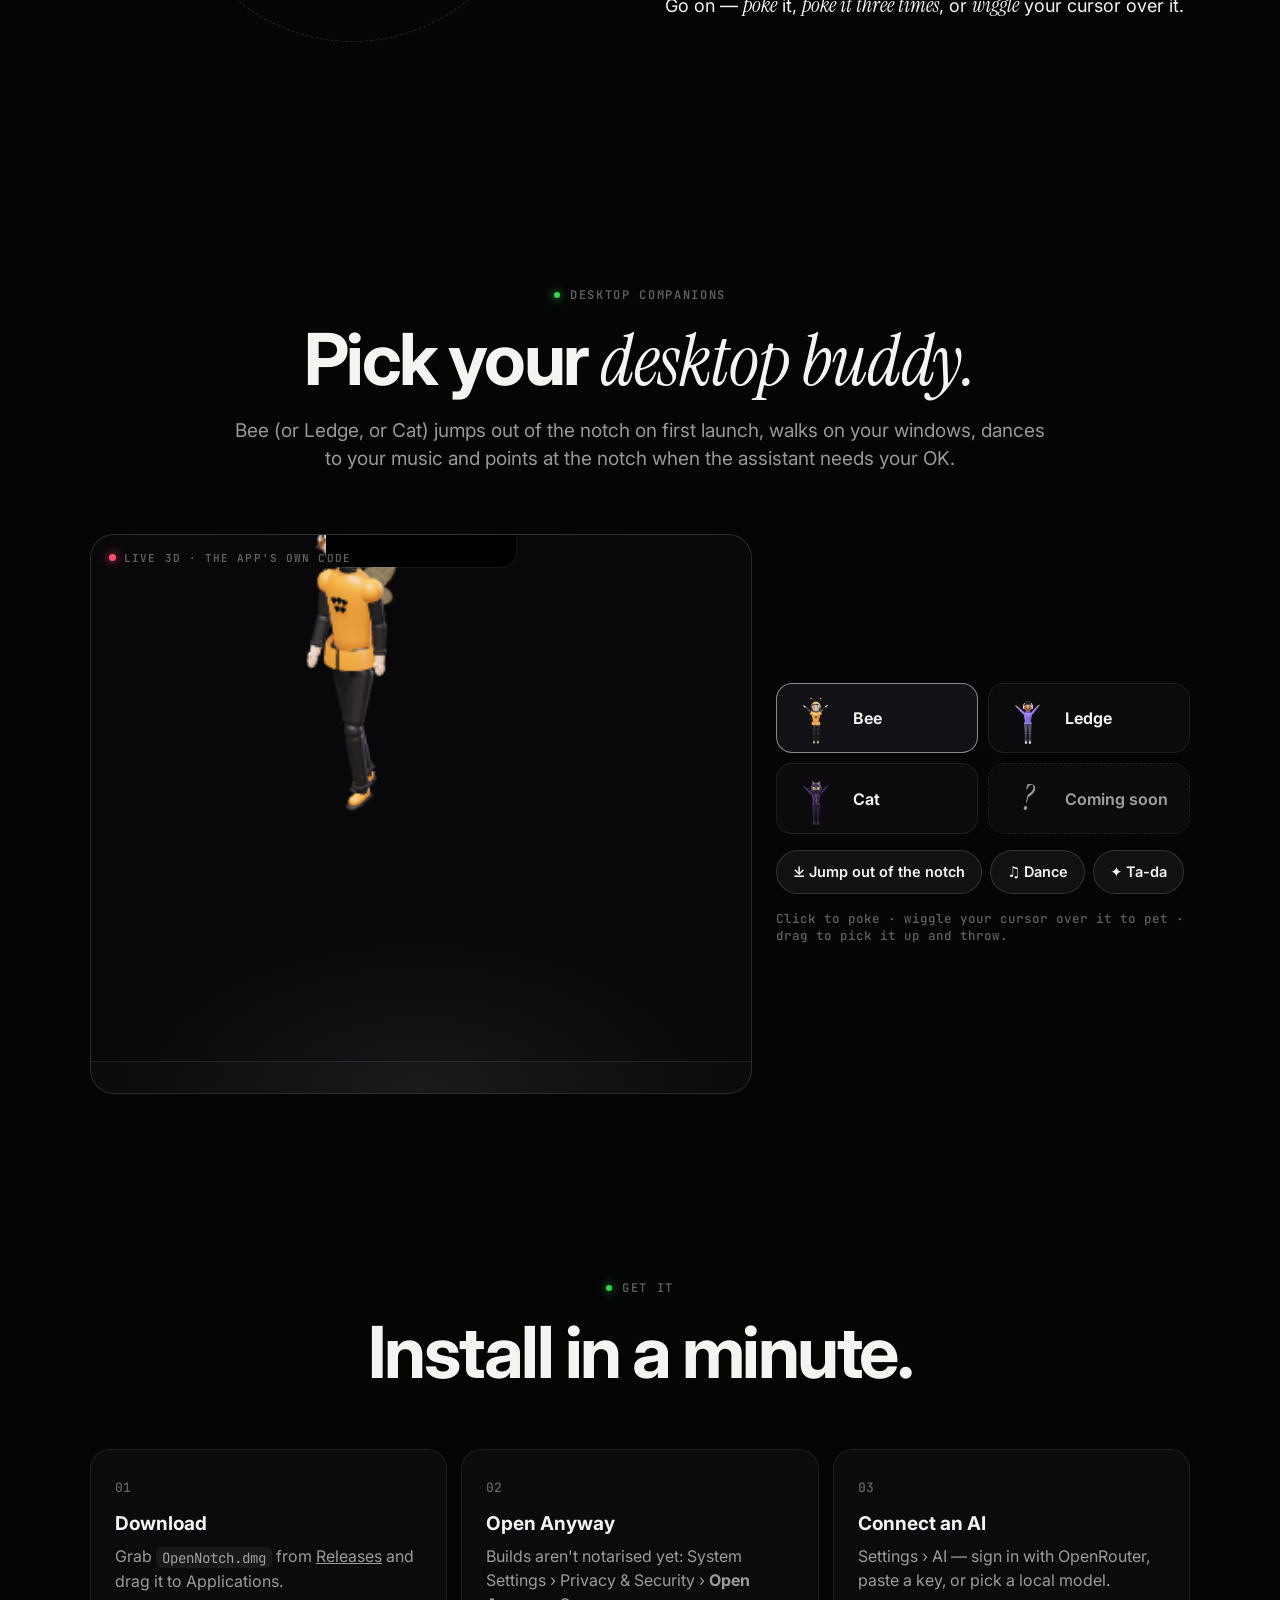
==== commit f93a7f68: "OpenNotch 0.1.3: superhero onboarding, a revamped Puff, sending email, steadier hands-free - Onboard" ====
--- a/LandingPage/index.html
+++ b/LandingPage/index.html
@@ -188,8 +188,8 @@
           <div class="mfoot"><span class="saved">Saved to Drafts</span><span class="send">Send<i></i></span></div>
         </div>
       </div>
-      <h3>Drafts. Never sends.</h3>
-      <p>It writes the reply in Mail and leaves it there. Sending is always your move.</p>
+      <h3>Drafts first. Sends only on your OK.</h3>
+      <p>It writes the reply in Mail for you to tweak. Nothing goes out until you approve that exact email.</p>
     </article>
 
     <article class="wcard reveal">
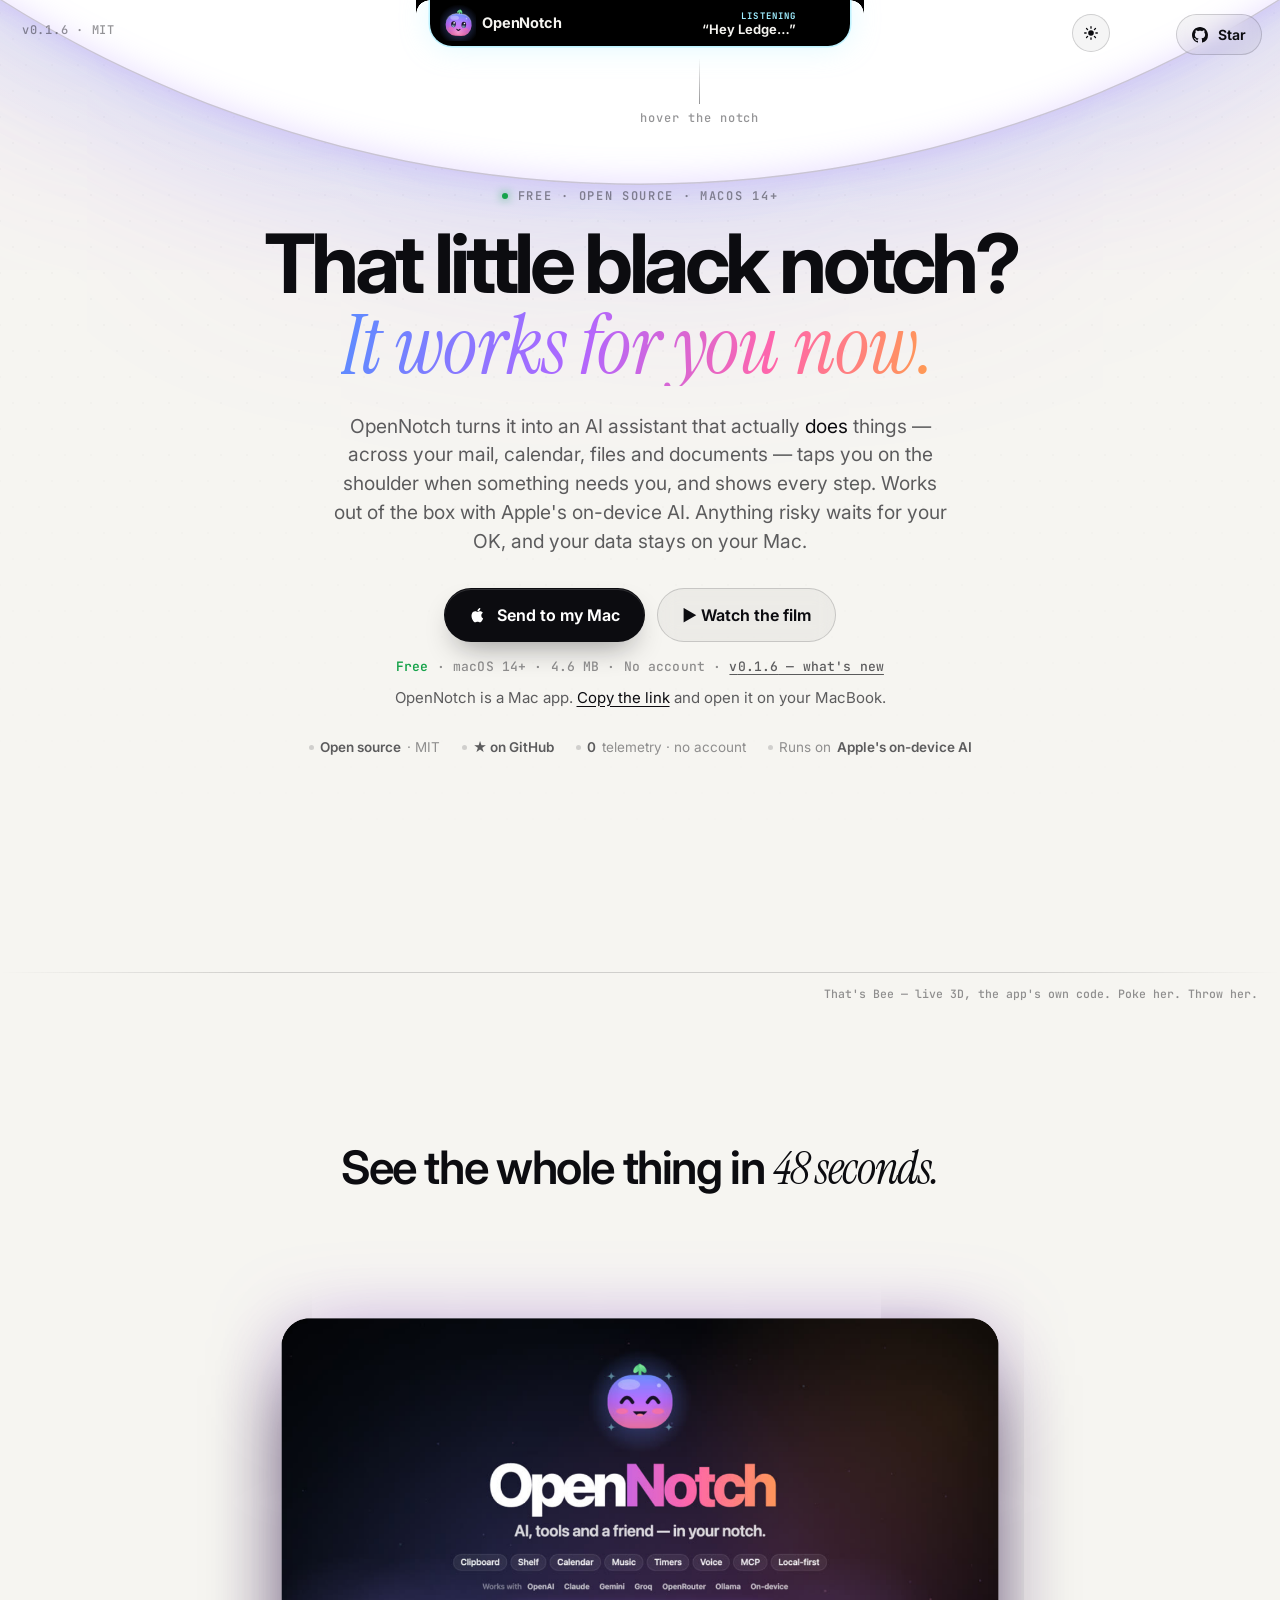
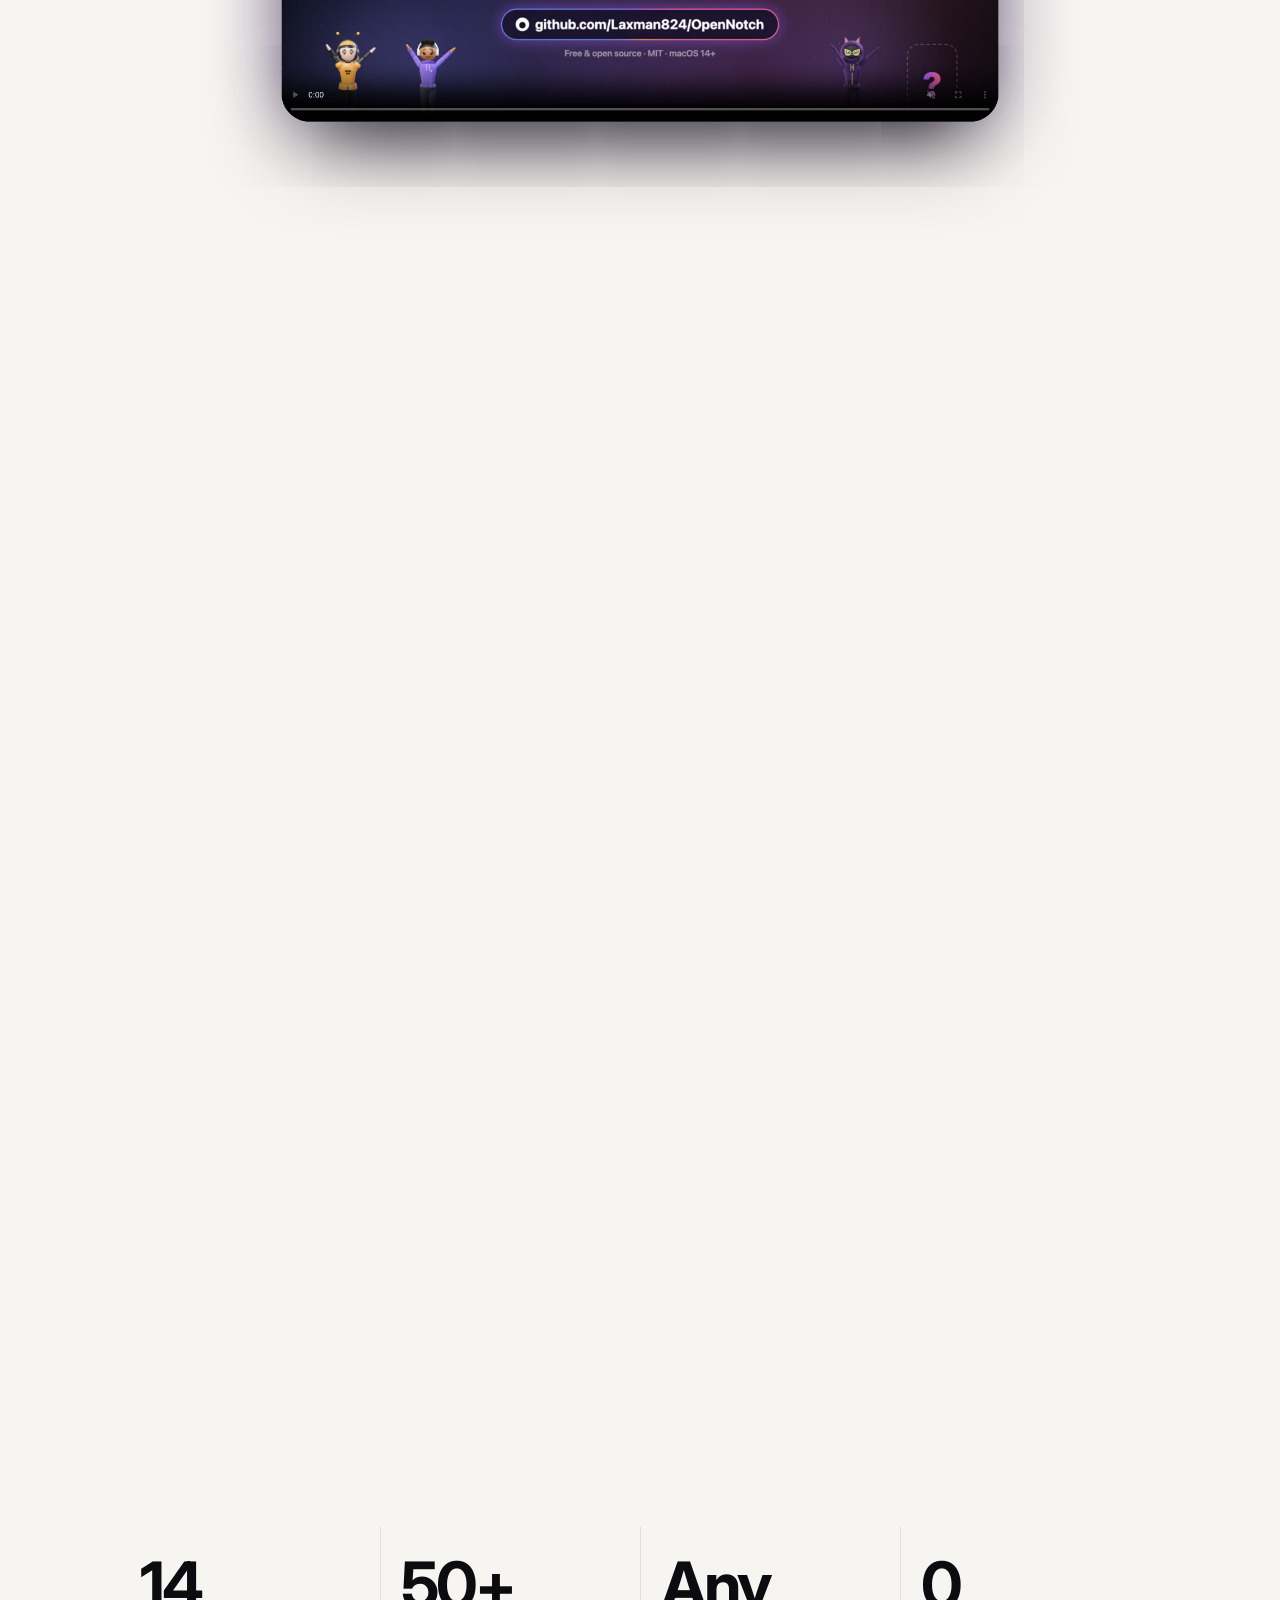
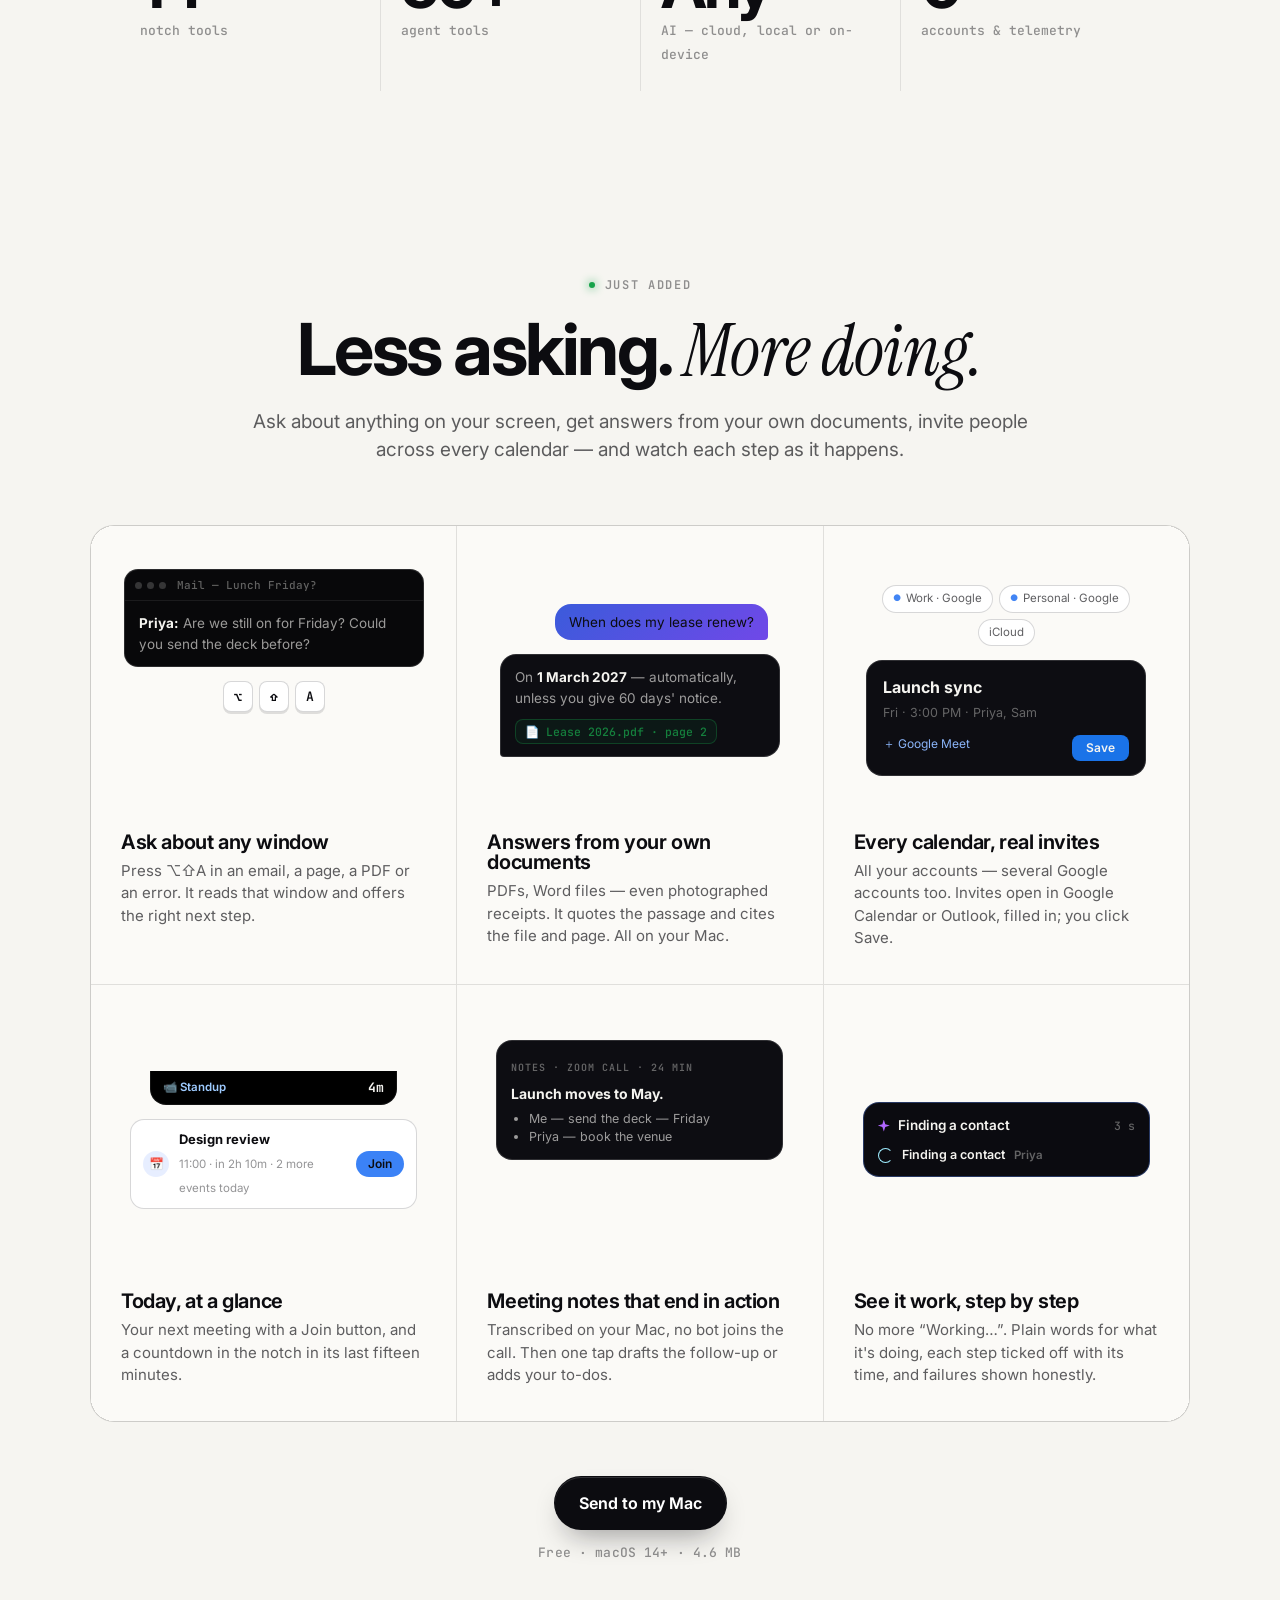
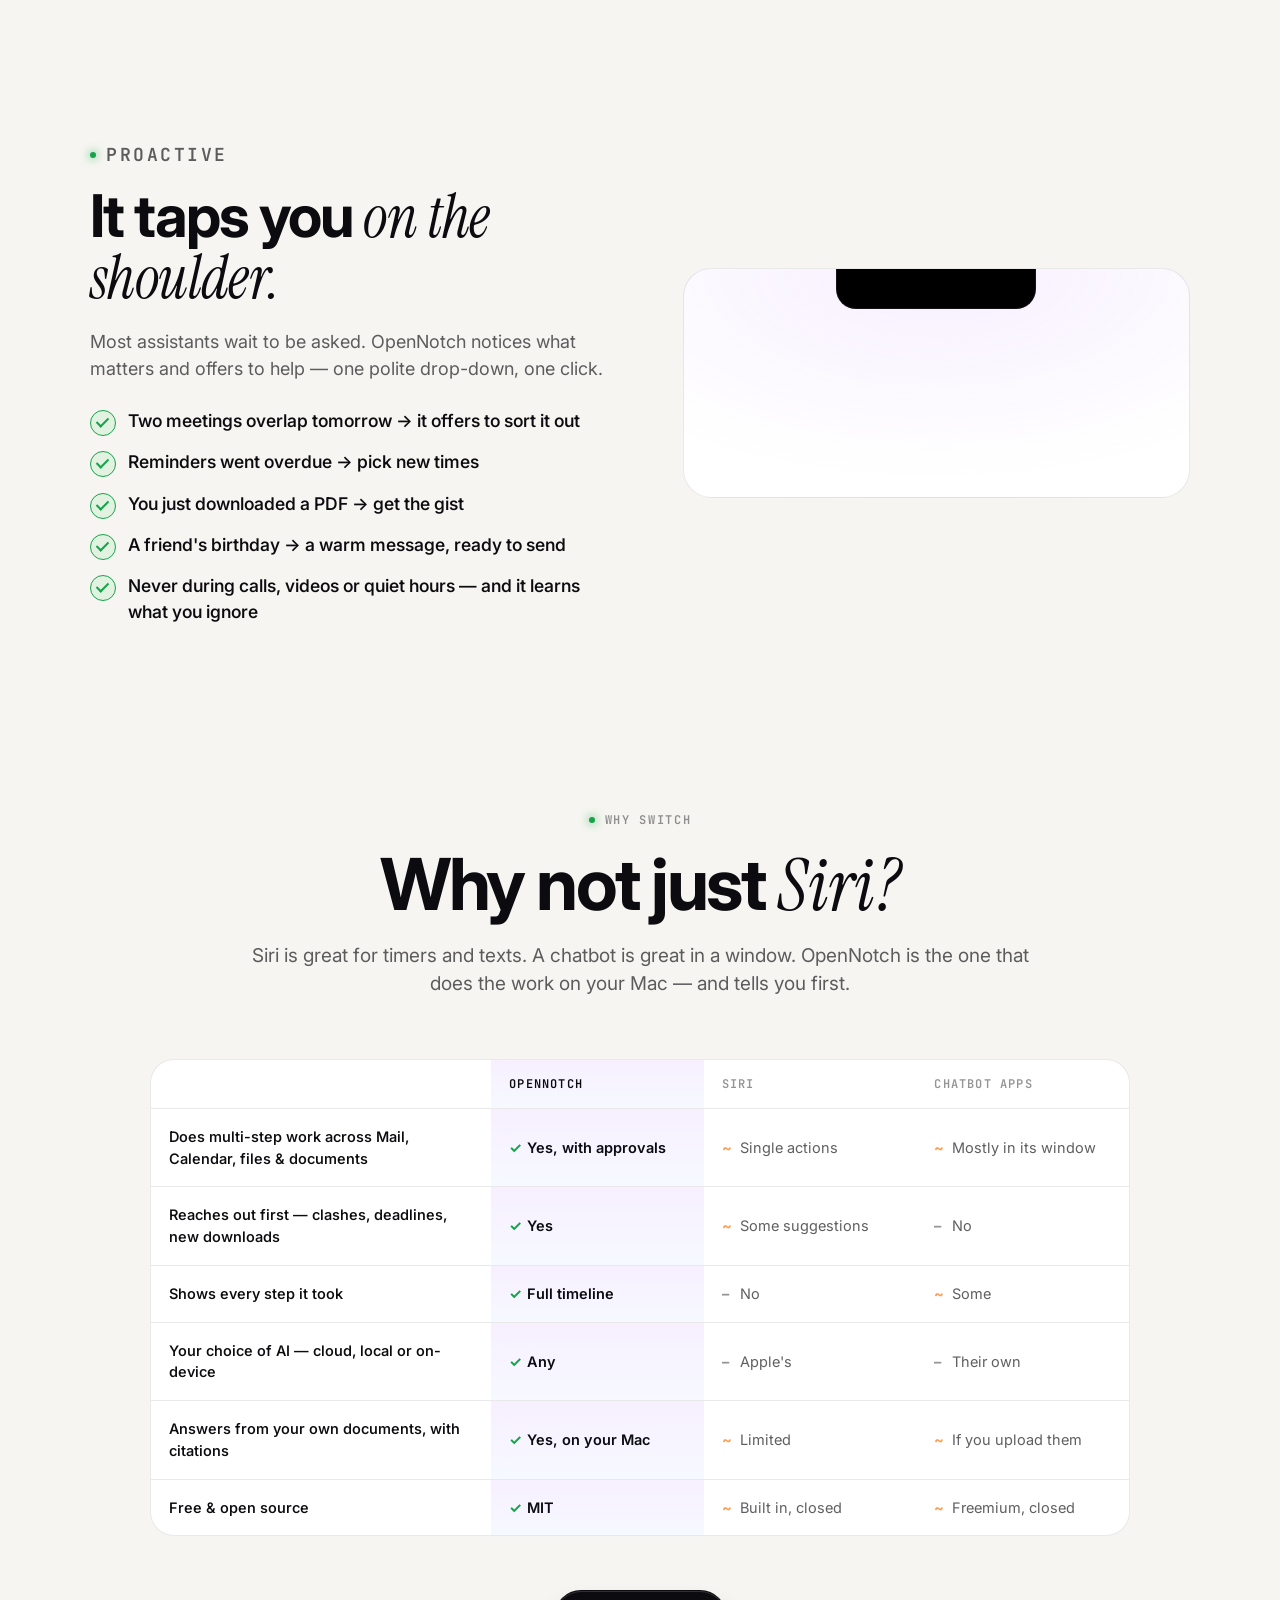
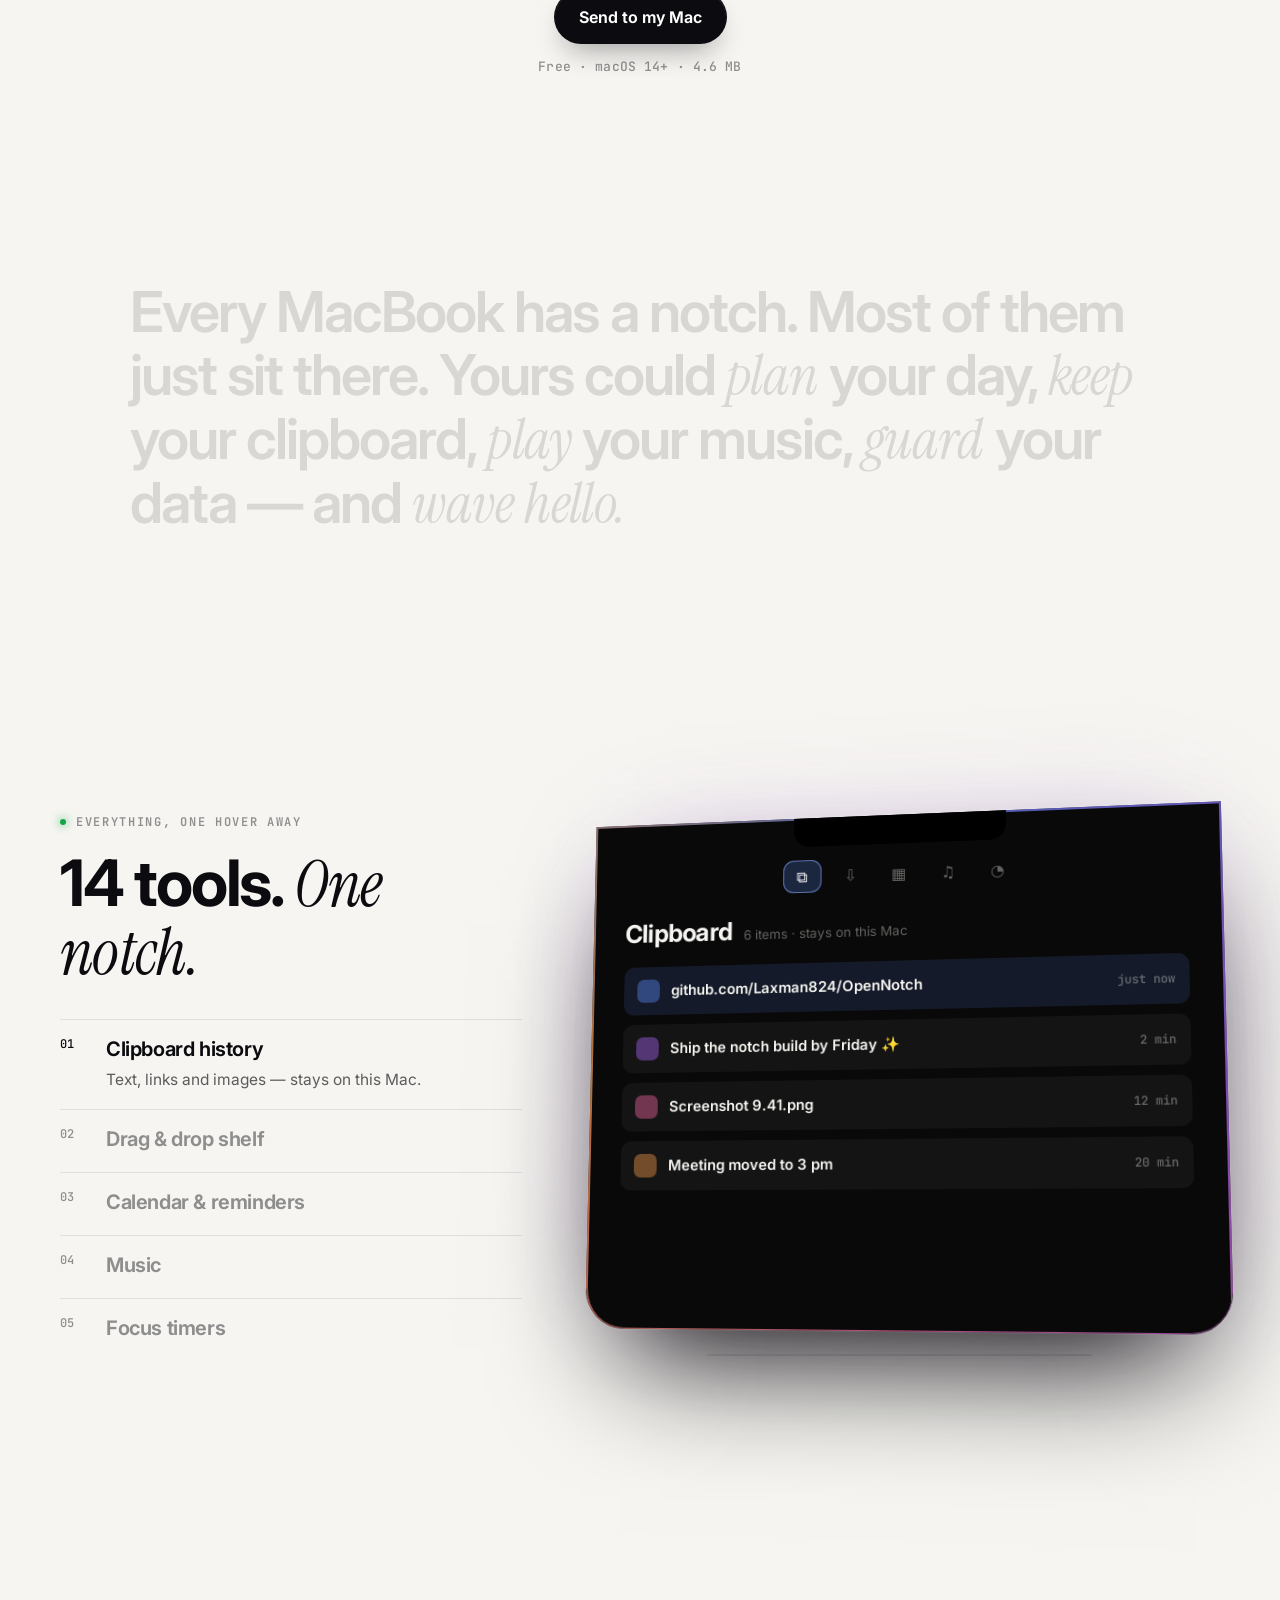
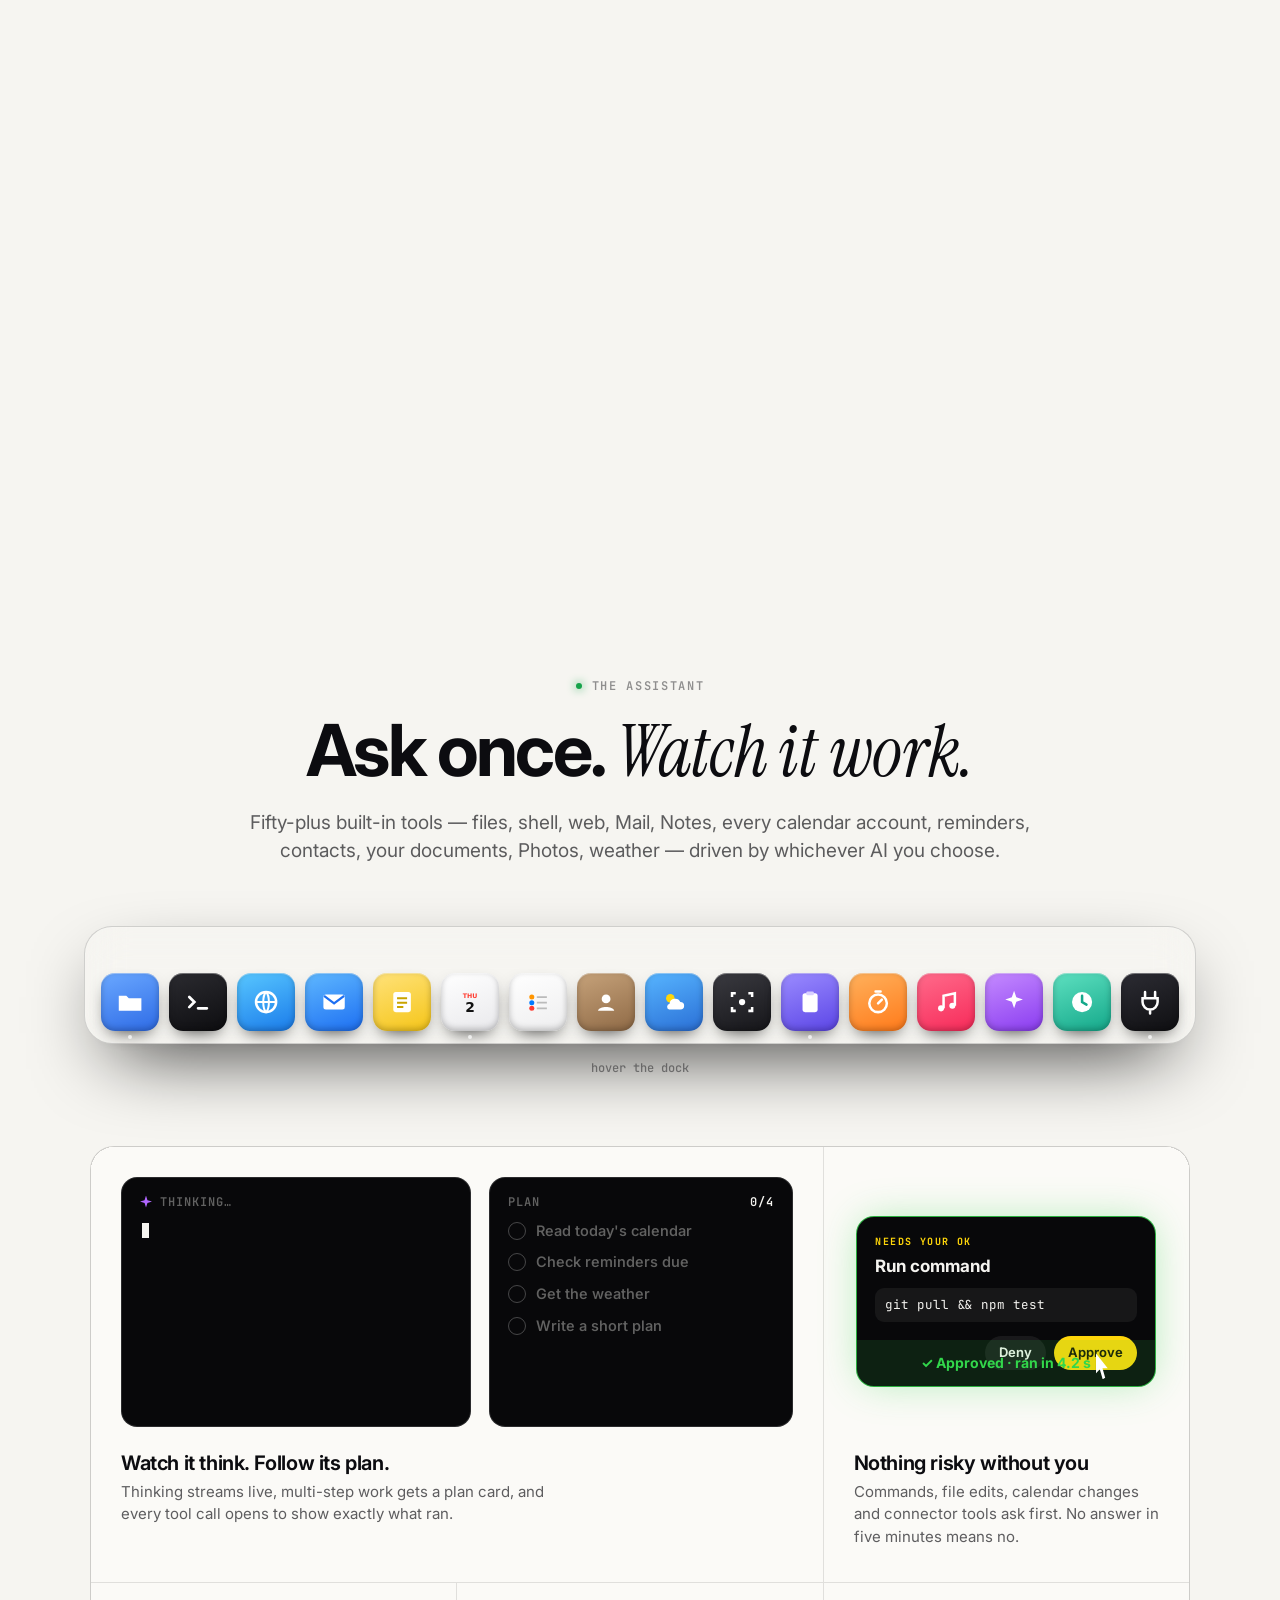
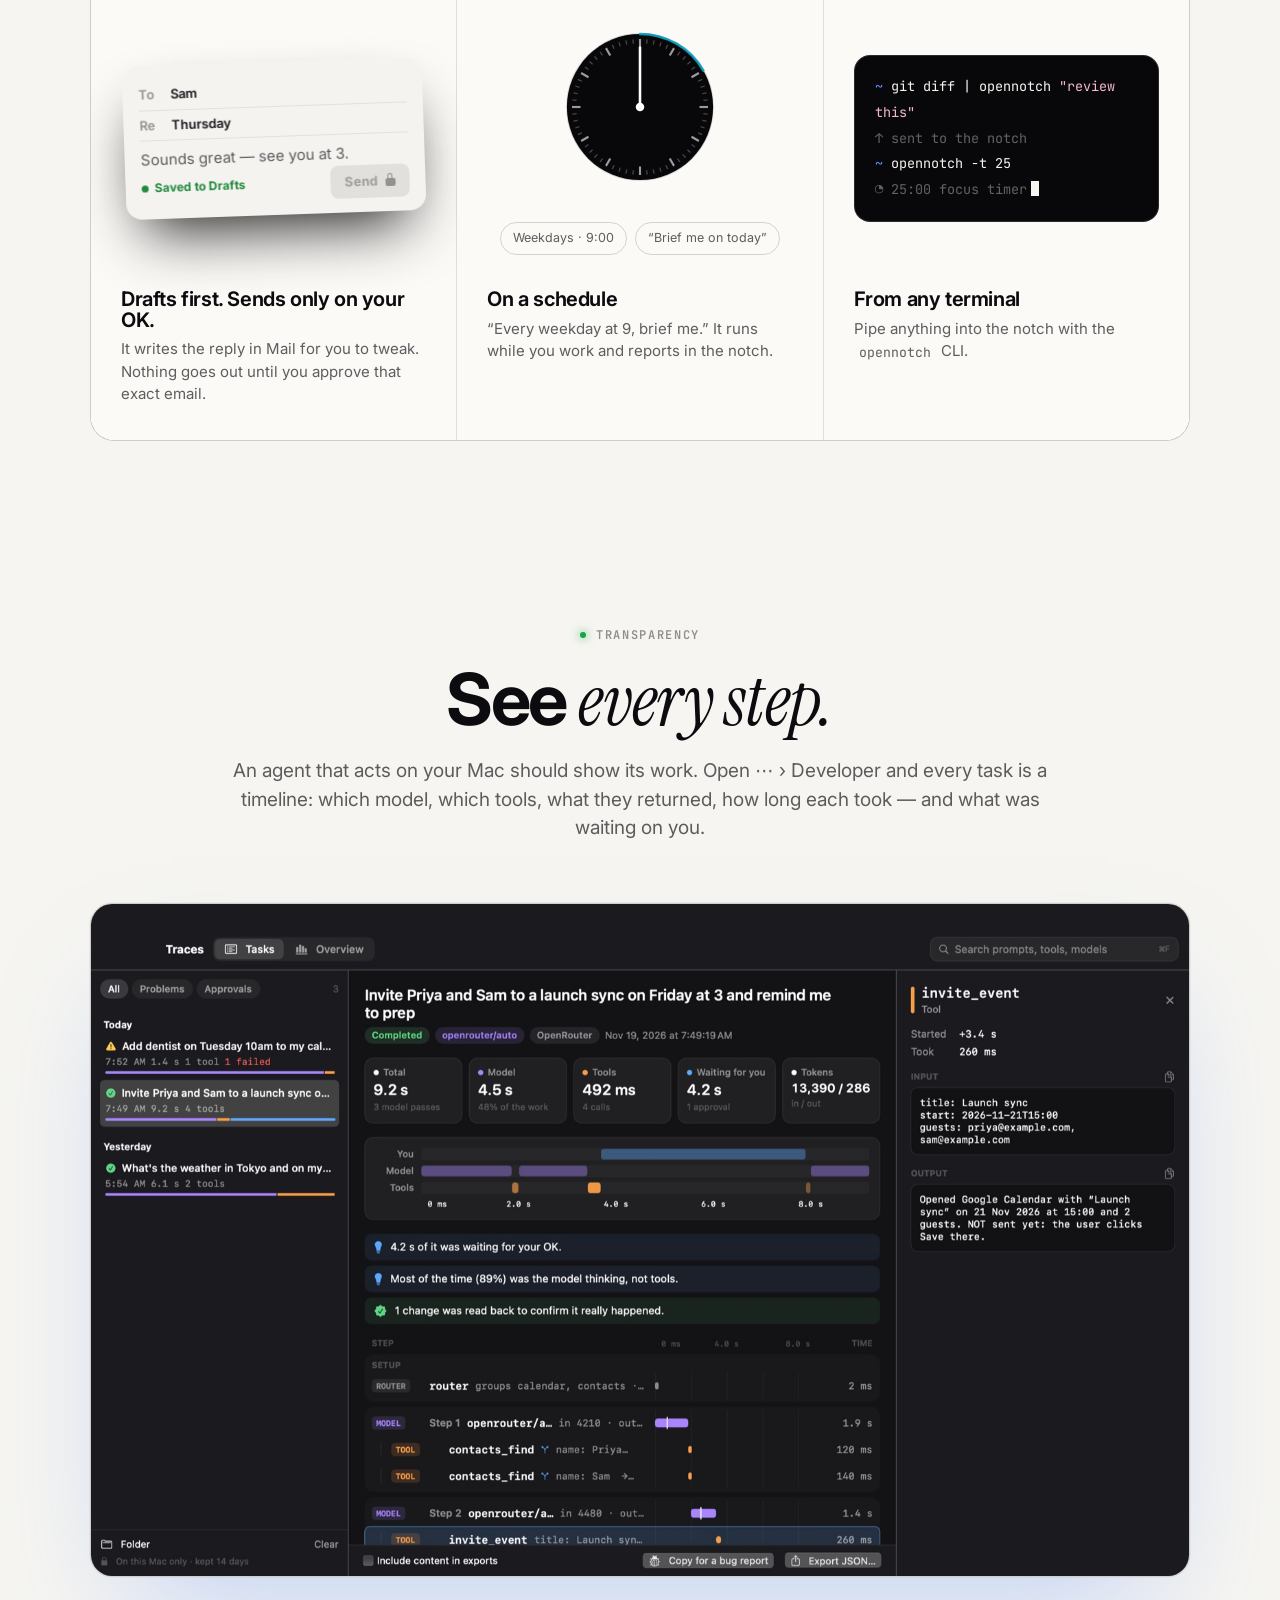
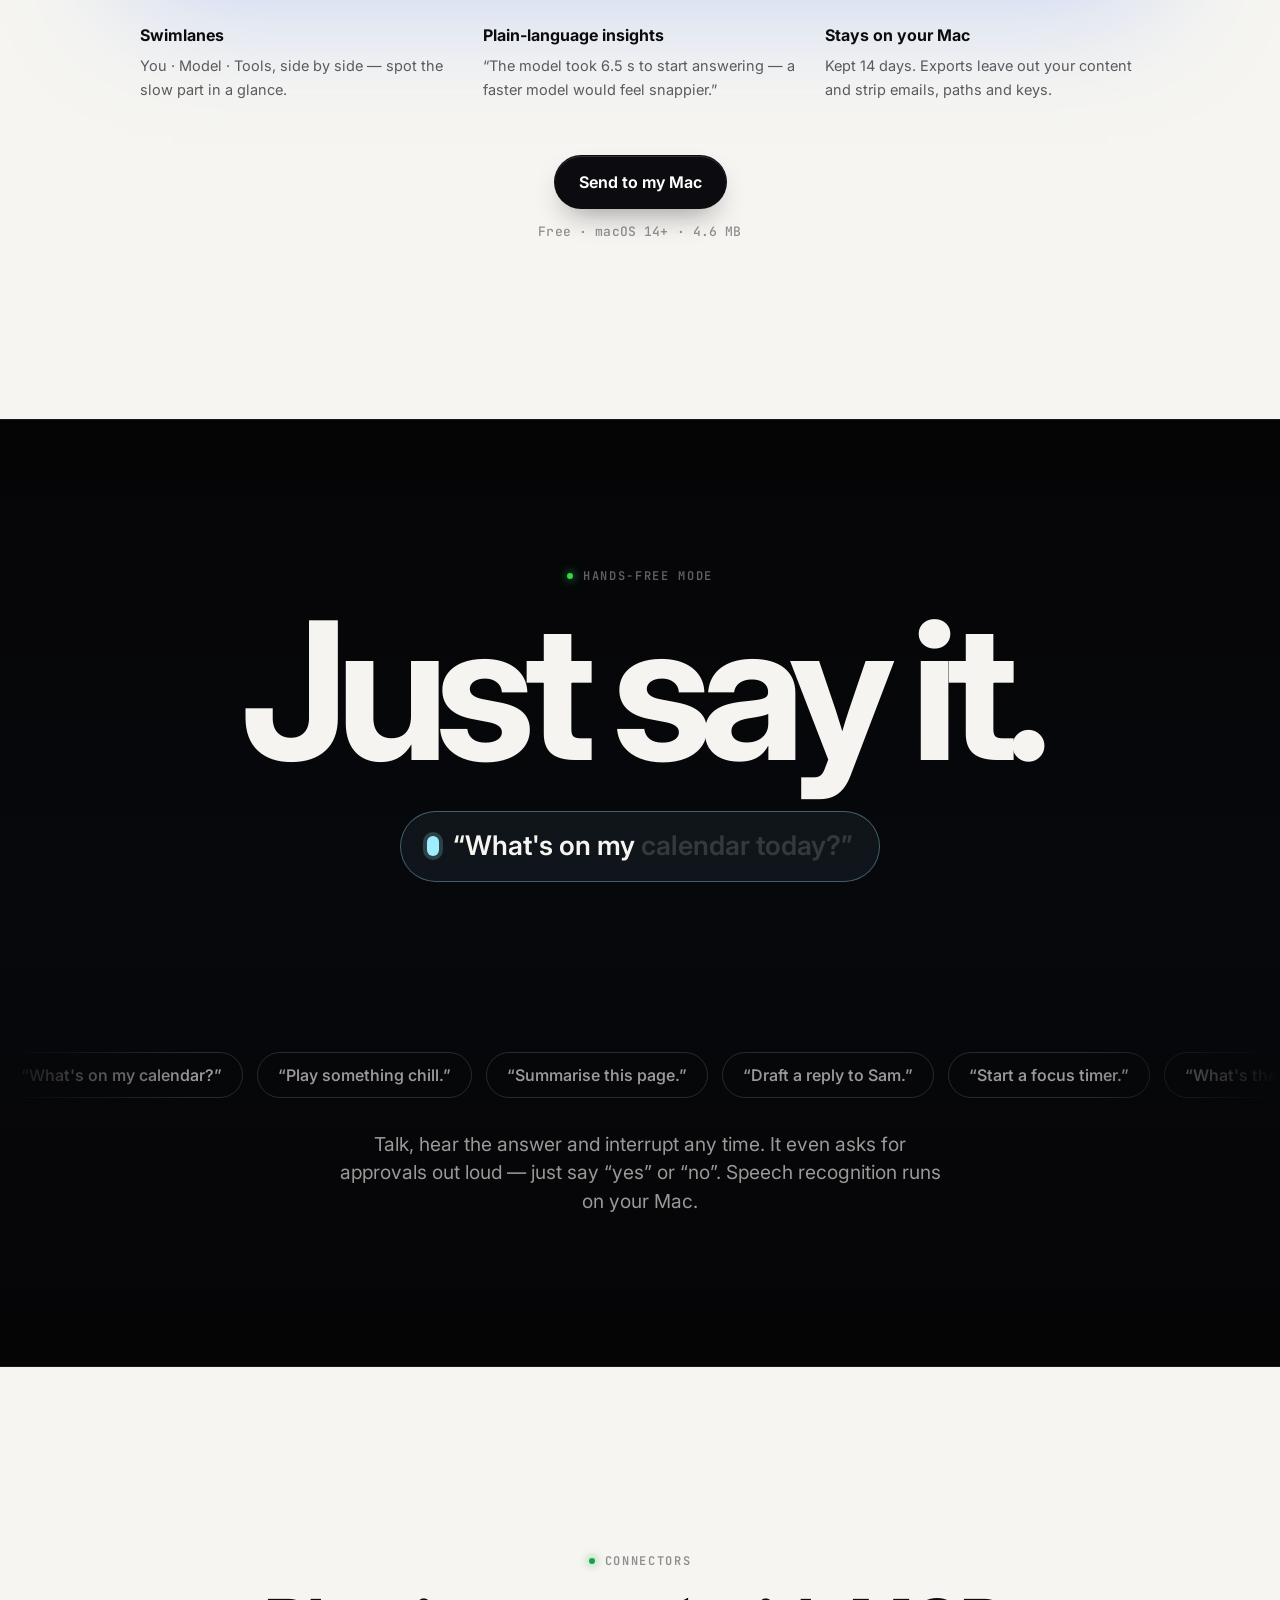
==== commit f6e2a2f6: "Landing page: light theme, 0.1.6 features, and a page built to convert - Light theme by default (tog" ====
--- a/LandingPage/index.html
+++ b/LandingPage/index.html
@@ -4,10 +4,12 @@
 <meta charset="utf-8">
 <meta name="viewport" content="width=device-width, initial-scale=1">
 <title>OpenNotch — an AI assistant in your MacBook's notch</title>
-<meta name="description" content="OpenNotch turns your MacBook's notch into an AI assistant that actually does things: 14 tools, hands-free voice, MCP connectors and approvals for anything risky. Free, open source, and your data stays on your Mac.">
-<meta name="theme-color" content="#06060c">
+<meta name="description" content="OpenNotch turns your MacBook's notch into an AI assistant that actually does things — across your mail, calendar, files and documents — reaches out when something needs you, and shows every step. Works out of the box with Apple's on-device AI. Free, open source, and your data stays on your Mac.">
+<meta name="theme-color" content="#f6f5f1">
+<meta name="color-scheme" content="dark light">
+<script>var t="light";try{var v=localStorage.getItem("on-theme");if(v==="light"||v==="dark")t=v;}catch(e){}document.documentElement.dataset.theme=t;</script>
 <meta property="og:title" content="OpenNotch — an AI assistant in your MacBook's notch">
-<meta property="og:description" content="AI, 14 tools and a jelly-blob friend in your notch. Free, open source, local-first.">
+<meta property="og:description" content="An AI assistant in your notch that does the work, reaches out first and shows every step. Free, open source, local-first.">
 <meta property="og:type" content="website">
 <meta property="og:url" content="https://laxman824.github.io/OpenNotch/">
 <meta property="og:image" content="https://laxman824.github.io/OpenNotch/assets/og.jpg">
@@ -32,15 +34,19 @@
     <div class="p-head"><canvas id="panelPuff" class="p-puff" aria-hidden="true"></canvas><div><b>Ledge</b><small id="pStatus">Ready</small></div><kbd>⌥Space</kbd></div>
     <div class="p-body" id="pBody"></div>
     <nav class="p-nav">
-      <a href="#features">Tools</a><a href="#work">Assistant</a><a href="#voice">Voice</a><a href="#mcp">MCP</a><a href="#privacy">Privacy</a><a href="#companions">Companions</a><a href="#install">Install</a><a href="https://github.com/Laxman824/OpenNotch" target="_blank" rel="noopener">GitHub ↗</a>
+      <a href="#new">New</a><a href="#reach">Proactive</a><a href="#compare">vs Siri</a><a href="#features">Tools</a><a href="#work">Assistant</a><a href="#trace">Transparency</a><a href="#voice">Voice</a><a href="#mcp">MCP</a><a href="#privacy">Privacy</a><a href="#companions">Companions</a><a href="#install">Install</a><a href="https://github.com/Laxman824/OpenNotch" target="_blank" rel="noopener">GitHub ↗</a>
     </nav>
   </div>
 </div>
+<button class="corner theme-btn btn btn-ghost btn-sm" id="themeBtn" type="button" aria-label="Switch to light or dark theme" title="Light / dark">
+  <svg class="i-sun" viewBox="0 0 24 24" width="16" height="16" aria-hidden="true"><circle cx="12" cy="12" r="4.2" fill="currentColor"/><g stroke="currentColor" stroke-width="2" stroke-linecap="round"><path d="M12 2.5v2.2M12 19.3v2.2M2.5 12h2.2M19.3 12h2.2M5.3 5.3l1.6 1.6M17.1 17.1l1.6 1.6M5.3 18.7l1.6-1.6M17.1 6.9l1.6-1.6"/></g></svg>
+  <svg class="i-moon" viewBox="0 0 24 24" width="16" height="16" aria-hidden="true"><path fill="currentColor" d="M20.4 14.6A8.5 8.5 0 0 1 9.4 3.6a8.5 8.5 0 1 0 11 11z"/></svg>
+</button>
 <a class="corner corner-r btn btn-ghost btn-sm" href="https://github.com/Laxman824/OpenNotch" target="_blank" rel="noopener">
   <svg viewBox="0 0 16 16" width="16" height="16" aria-hidden="true"><path fill="currentColor" d="M8 0C3.58 0 0 3.58 0 8c0 3.54 2.29 6.53 5.47 7.59.4.07.55-.17.55-.38 0-.19-.01-.82-.01-1.49-2.01.37-2.53-.49-2.69-.94-.09-.23-.48-.94-.82-1.13-.28-.15-.68-.52-.01-.53.63-.01 1.08.58 1.23.82.72 1.21 1.87.87 2.33.66.07-.52.28-.87.51-1.07-1.78-.2-3.64-.89-3.64-3.95 0-.87.31-1.59.82-2.15-.08-.2-.36-1.02.08-2.12 0 0 .67-.21 2.2.82.64-.18 1.32-.27 2-.27.68 0 1.36.09 2 .27 1.53-1.04 2.2-.82 2.2-.82.44 1.1.16 1.92.08 2.12.51.56.82 1.27.82 2.15 0 3.07-1.87 3.75-3.65 3.95.29.25.54.73.54 1.48 0 1.07-.01 1.93-.01 2.2 0 .21.15.46.55.38A8.013 8.013 0 0016 8c0-4.42-3.58-8-8-8z"/></svg>
-  <span>Star</span>
+  <span>Star</span><b class="stars" id="starCount" hidden></b>
 </a>
-<span class="corner corner-l">v0.1 · MIT</span>
+<span class="corner corner-l">v<span data-ver>0.1.6</span> · MIT</span>
 
 <main id="top">
 <!-- ───────── Hero: the page notch is the hero object ───────── -->
@@ -50,14 +56,22 @@
   <div class="hero-copy">
     <p class="kicker reveal">Free · Open source · macOS 14+</p>
     <h1 class="reveal">That little black notch? <em>It works for you now.</em></h1>
-    <p class="lede reveal">OpenNotch turns it into an AI assistant that actually <em>does</em> things, with 14 tools, hands-free voice and MCP connectors. Anything risky waits for your OK, and your data stays on your Mac.</p>
+    <p class="lede reveal">OpenNotch turns it into an AI assistant that actually <em>does</em> things — across your mail, calendar, files and documents — taps you on the shoulder when something needs you, and shows every step. Works out of the box with Apple's on-device AI. Anything risky waits for your OK, and your data stays on your Mac.</p>
     <div class="cta reveal">
-      <a class="btn btn-primary" href="https://github.com/Laxman824/OpenNotch/releases/latest/download/OpenNotch.dmg" target="_blank" rel="noopener">
+      <a class="btn btn-primary dl" href="https://github.com/Laxman824/OpenNotch/releases/latest/download/OpenNotch.dmg" rel="noopener">
         <svg viewBox="0 0 24 24" width="18" height="18" aria-hidden="true"><path fill="currentColor" d="M16.4 12.6c0-2.4 2-3.6 2.1-3.7-1.1-1.7-2.9-1.9-3.5-1.9-1.5-.2-2.9.9-3.7.9-.8 0-1.9-.9-3.2-.8-1.6 0-3.1 1-4 2.4-1.7 3-.4 7.4 1.2 9.8.8 1.2 1.8 2.5 3 2.4 1.2 0 1.7-.8 3.1-.8 1.5 0 1.9.8 3.2.8 1.3 0 2.1-1.2 2.9-2.4.9-1.4 1.3-2.7 1.3-2.8 0 0-2.4-1-2.4-3.9zM14.1 5.5c.7-.8 1.1-1.9 1-3-1 0-2.1.7-2.8 1.5-.6.7-1.2 1.8-1 2.9 1.1.1 2.1-.6 2.8-1.4z"/></svg>
         Download for macOS
       </a>
       <a class="btn btn-ghost" href="#film">▶ Watch the film</a>
     </div>
+    <p class="micro reveal"><b>Free</b> · macOS 14+ · <span data-size>4.6 MB</span> · No account · <a data-rel href="https://github.com/Laxman824/OpenNotch/releases/latest" target="_blank" rel="noopener">v<span data-ver>0.1.6</span><span data-age></span> — what's new</a></p>
+    <p class="notmac" hidden>OpenNotch is a Mac app. <button type="button" class="linkbtn" data-copylink>Copy the link</button> and open it on your MacBook.</p>
+    <ul class="trust reveal" aria-label="Why people trust it">
+      <li><b>Open source</b> · MIT</li>
+      <li><b id="trustStars">★ on GitHub</b></li>
+      <li><b>0</b> telemetry · no account</li>
+      <li>Runs on <b>Apple's on-device AI</b></li>
+    </ul>
   </div>
   <div class="hero-floor">
     <iframe id="heroBuddy" title="Bee, the live 3D desktop companion — click to poke, drag to throw" loading="eager"></iframe>
@@ -78,9 +92,119 @@
 <!-- ───────── Stats ───────── -->
 <section class="stats">
   <div class="stat reveal"><b data-count="14">14</b><span>notch tools</span></div>
-  <div class="stat reveal"><b data-count="40" data-suffix="+">40+</b><span>agent tools</span></div>
+  <div class="stat reveal"><b data-count="50" data-suffix="+">50+</b><span>agent tools</span></div>
   <div class="stat reveal"><b>Any</b><span>AI — cloud, local or on-device</span></div>
   <div class="stat reveal"><b data-count="0">0</b><span>accounts &amp; telemetry</span></div>
+</section>
+
+<!-- ───────── New in 0.1.6 ───────── -->
+<section class="section" id="new" data-ear="new">
+  <header class="sec-head reveal">
+    <p class="kicker">Just added</p>
+    <h2>Less asking. <em>More doing.</em></h2>
+    <p>Ask about anything on your screen, get answers from your own documents, invite people across every calendar — and watch each step as it happens.</p>
+  </header>
+  <div class="wgrid">
+    <article class="wcard reveal">
+      <div class="wvis askv">
+        <div class="aw"><div class="aw-bar"><i></i><i></i><i></i><span>Mail — Lunch Friday?</span></div>
+          <p><b>Priya:</b> Are we still on for Friday? Could you send the deck before?</p></div>
+        <div class="keys" aria-hidden="true"><kbd>⌥</kbd><kbd>⇧</kbd><kbd>A</kbd></div>
+        <div class="asks"><span>Draft a reply</span><span>Summarise</span><span>Make reminders</span></div>
+      </div>
+      <h3>Ask about any window</h3>
+      <p>Press ⌥⇧A in an email, a page, a PDF or an error. It reads that window and offers the right next step.</p>
+    </article>
+    <article class="wcard reveal">
+      <div class="wvis docv">
+        <div class="q">When does my lease renew?</div>
+        <div class="a"><p>On <b>1 March 2027</b> — automatically, unless you give 60 days' notice.</p>
+          <span class="cite">📄 Lease 2026.pdf · page 2</span></div>
+      </div>
+      <h3>Answers from your own documents</h3>
+      <p>PDFs, Word files — even photographed receipts. It quotes the passage and cites the file and page. All on your Mac.</p>
+    </article>
+    <article class="wcard reveal">
+      <div class="wvis invv">
+        <div class="accts"><span class="g">Work · Google</span><span class="g">Personal · Google</span><span>iCloud</span></div>
+        <div class="inv"><b>Launch sync</b><small>Fri · 3:00 PM · Priya, Sam</small>
+          <div class="inv-row"><span class="meet">＋ Google Meet</span><span class="save">Save</span></div></div>
+      </div>
+      <h3>Every calendar, real invites</h3>
+      <p>All your accounts — several Google accounts too. Invites open in Google Calendar or Outlook, filled in; you click Save.</p>
+    </article>
+    <article class="wcard reveal">
+      <div class="wvis todayv">
+        <div class="mnotch"><span class="mn-l">📹 Standup</span><span class="mn-notch"></span><span class="mn-r" id="todayCount">4m</span></div>
+        <div class="strip"><span class="dot"></span><div><b>Design review</b><small>11:00 · in 2h 10m · 2 more events today</small></div><span class="join">Join</span></div>
+      </div>
+      <h3>Today, at a glance</h3>
+      <p>Your next meeting with a Join button, and a countdown in the notch in its last fifteen minutes.</p>
+    </article>
+    <article class="wcard reveal">
+      <div class="wvis notesv">
+        <div class="nt"><small>NOTES · ZOOM CALL · 24 MIN</small><b>Launch moves to May.</b>
+          <ul><li>Me — send the deck — Friday</li><li>Priya — book the venue</li></ul></div>
+        <div class="asks"><span>Draft a follow-up email</span><span>Remind me of my action items</span></div>
+      </div>
+      <h3>Meeting notes that end in action</h3>
+      <p>Transcribed on your Mac, no bot joins the call. Then one tap drafts the follow-up or adds your to-dos.</p>
+    </article>
+    <article class="wcard reveal">
+      <div class="wvis progv">
+        <div class="pg" id="progCard">
+          <header><i class="spark"></i><span id="progHead">Checking the calendar</span><em id="progTime">3 s</em></header>
+          <ol id="progList">
+            <li class="done">Found a contact <span>Priya · 120 ms</span></li>
+            <li class="done">Found a contact <span>Sam · 140 ms</span></li>
+            <li class="doing">Checking the calendar <span>Friday</span></li>
+          </ol>
+        </div>
+      </div>
+      <h3>See it work, step by step</h3>
+      <p>No more “Working…”. Plain words for what it's doing, each step ticked off with its time, and failures shown honestly.</p>
+    </article>
+  </div>
+  <div class="inline-cta reveal"><a class="btn btn-primary dl" href="https://github.com/Laxman824/OpenNotch/releases/latest/download/OpenNotch.dmg" rel="noopener">Download OpenNotch — free</a><span class="micro">Free · macOS 14+ · <span data-size>4.6 MB</span></span></div>
+</section>
+
+<!-- ───────── Reaches out first ───────── -->
+<section class="section reach" id="reach" data-ear="reach">
+  <div class="split-copy reveal">
+    <p class="kicker">Proactive</p>
+    <h2>It taps you <em>on the shoulder.</em></h2>
+    <p class="lede">Most assistants wait to be asked. OpenNotch notices what matters and offers to help — one polite drop-down, one click.</p>
+    <ul class="checks">
+      <li>Two meetings overlap tomorrow → it offers to sort it out</li>
+      <li>Reminders went overdue → pick new times</li>
+      <li>You just downloaded a PDF → get the gist</li>
+      <li>A friend's birthday → a warm message, ready to send</li>
+      <li>Never during calls, videos or quiet hours — and it learns what you ignore</li>
+    </ul>
+  </div>
+  <div class="reach-stage reveal" aria-hidden="true">
+    <div class="rs-notch"><canvas class="mini-puff" data-mood="happy"></canvas></div>
+    <div class="toast" id="toast"><span class="t-ic" id="toastIc">📅</span><div><b id="toastT">Two meetings overlap at 3 PM tomorrow</b><small id="toastD">Design review · Coffee with Sam</small></div><span class="t-btn" id="toastB">Sort it out</span></div>
+  </div>
+</section>
+
+<!-- ───────── Why not just Siri? ───────── -->
+<section class="section" id="compare" data-ear="compare">
+  <header class="sec-head reveal">
+    <p class="kicker">Why switch</p>
+    <h2>Why not just <em>Siri?</em></h2>
+    <p>Siri is great for timers and texts. A chatbot is great in a window. OpenNotch is the one that does the work on your Mac — and tells you first.</p>
+  </header>
+  <div class="cmp reveal" role="table" aria-label="OpenNotch compared with Siri and chatbot apps">
+    <div class="cmp-row cmp-head" role="row"><span role="columnheader"></span><span role="columnheader" class="us">OpenNotch</span><span role="columnheader">Siri</span><span role="columnheader">Chatbot apps</span></div>
+    <div class="cmp-row" role="row"><span role="rowheader">Does multi-step work across Mail, Calendar, files &amp; documents</span><span class="y us">Yes, with approvals</span><span class="p">Single actions</span><span class="p">Mostly in its window</span></div>
+    <div class="cmp-row" role="row"><span role="rowheader">Reaches out first — clashes, deadlines, new downloads</span><span class="y us">Yes</span><span class="p">Some suggestions</span><span class="n">No</span></div>
+    <div class="cmp-row" role="row"><span role="rowheader">Shows every step it took</span><span class="y us">Full timeline</span><span class="n">No</span><span class="p">Some</span></div>
+    <div class="cmp-row" role="row"><span role="rowheader">Your choice of AI — cloud, local or on-device</span><span class="y us">Any</span><span class="n">Apple's</span><span class="n">Their own</span></div>
+    <div class="cmp-row" role="row"><span role="rowheader">Answers from your own documents, with citations</span><span class="y us">Yes, on your Mac</span><span class="p">Limited</span><span class="p">If you upload them</span></div>
+    <div class="cmp-row" role="row"><span role="rowheader">Free &amp; open source</span><span class="y us">MIT</span><span class="p">Built in, closed</span><span class="p">Freemium, closed</span></div>
+  </div>
+  <div class="inline-cta reveal"><a class="btn btn-primary dl" href="https://github.com/Laxman824/OpenNotch/releases/latest/download/OpenNotch.dmg" rel="noopener">Download OpenNotch — free</a><span class="micro">Free · macOS 14+ · <span data-size>4.6 MB</span></span></div>
 </section>
 
 <!-- ───────── Manifesto (lights up as you scroll) ───────── -->
@@ -147,7 +271,7 @@
   <header class="sec-head reveal">
     <p class="kicker">The assistant</p>
     <h2>Ask once. <em>Watch it work.</em></h2>
-    <p>Forty-plus built-in tools — files, shell, web, Mail, Notes, calendar, reminders, contacts, weather — driven by whichever AI you choose.</p>
+    <p>Fifty-plus built-in tools — files, shell, web, Mail, Notes, every calendar account, reminders, contacts, your documents, Photos, weather — driven by whichever AI you choose.</p>
   </header>
 
   <div class="dock-wrap reveal">
@@ -218,6 +342,24 @@
       <p>Pipe anything into the notch with the <code>opennotch</code> CLI.</p>
     </article>
   </div>
+</section>
+
+<!-- ───────── Transparency: the Developer view ───────── -->
+<section class="section" id="trace" data-ear="trace">
+  <header class="sec-head reveal">
+    <p class="kicker">Transparency</p>
+    <h2>See <em>every step.</em></h2>
+    <p>An agent that acts on your Mac should show its work. Open ⋯ › Developer and every task is a timeline: which model, which tools, what they returned, how long each took — and what was waiting on you.</p>
+  </header>
+  <figure class="devshot reveal">
+    <img src="assets/devtools.jpg" alt="The Developer view: a task's timeline with model passes, tool calls, an approval and plain-language insights" loading="lazy">
+  </figure>
+  <div class="trace-points">
+    <div class="reveal"><b>Swimlanes</b><span>You · Model · Tools, side by side — spot the slow part in a glance.</span></div>
+    <div class="reveal"><b>Plain-language insights</b><span>“The model took 6.5 s to start answering — a faster model would feel snappier.”</span></div>
+    <div class="reveal"><b>Stays on your Mac</b><span>Kept 14 days. Exports leave out your content and strip emails, paths and keys.</span></div>
+  </div>
+  <div class="inline-cta reveal"><a class="btn btn-primary dl" href="https://github.com/Laxman824/OpenNotch/releases/latest/download/OpenNotch.dmg" rel="noopener">Get it — see every step yourself</a><span class="micro">Free · macOS 14+ · <span data-size>4.6 MB</span></span></div>
 </section>
 
 <!-- ───────── Voice ───────── -->
@@ -322,7 +464,7 @@
       <li><i class="wl" data-l="openrouter"></i><b>Sign in with OpenRouter</b><span>One login for Claude, GPT, Gemini and free models — with your own spending limit.</span></li>
       <li><i class="wl" data-l="openai claude googlegemini groq"></i><b>Paste an API key</b><span>OpenAI, Anthropic, Google Gemini (free tier) or Groq. Kept in your Keychain.</span></li>
       <li><i class="wl" data-l="ollama lmstudio meta"></i><b>Ollama · LM Studio</b><span>A local model. Fully offline, free.</span></li>
-      <li><i class="wl" data-l="chip"></i><b>Apple on-device</b><span>macOS 26 with Apple Intelligence. No setup.</span></li>
+      <li><i class="wl" data-l="chip"></i><b>Apple on-device — the default</b><span>On Macs with Apple Intelligence it just works: free, private, offline. Upgrade any time.</span></li>
     </ul>
   </div>
 </section>
@@ -377,10 +519,17 @@
     <p class="kicker">Get it</p>
     <h2>Install in a minute.</h2>
   </header>
+  <div class="install-cta reveal">
+    <a class="btn btn-primary dl" href="https://github.com/Laxman824/OpenNotch/releases/latest/download/OpenNotch.dmg" rel="noopener">
+      <svg viewBox="0 0 24 24" width="18" height="18" aria-hidden="true"><path fill="currentColor" d="M12 3v12m0 0l-5-5m5 5l5-5M5 19h14" stroke="currentColor" stroke-width="2.2" stroke-linecap="round" stroke-linejoin="round" fill="none"/></svg>
+      Download OpenNotch <span class="btn-sub">v<span data-ver>0.1.6</span> · <span data-size>4.6 MB</span></span>
+    </a>
+    <p class="micro">Free · macOS 14+ · Apple silicon · updates itself</p>
+  </div>
   <div class="steps">
     <div class="step reveal"><span>1</span><b>Download</b><p>Grab <code>OpenNotch.dmg</code> from <a href="https://github.com/Laxman824/OpenNotch/releases/latest/download/OpenNotch.dmg" target="_blank" rel="noopener">Releases</a> and drag it to Applications.</p></div>
     <div class="step reveal"><span>2</span><b>Open Anyway</b><p>Builds aren't notarised yet: System Settings › Privacy &amp; Security › <b>Open Anyway</b>. Once.</p></div>
-    <div class="step reveal"><span>3</span><b>Connect an AI</b><p>Settings › AI — sign in with OpenRouter, paste a key, or pick a local model.</p></div>
+    <div class="step reveal"><span>3</span><b>Start asking</b><p>With Apple Intelligence it works right away. Want a bigger brain? Settings › AI — sign in with OpenRouter, paste a key, or pick a local model.</p></div>
   </div>
   <div class="term reveal" id="term">
     <div class="code-bar"><i></i><i></i><i></i><span>zsh — build from source</span><button class="copy" data-copy="git clone https://github.com/Laxman824/OpenNotch && cd OpenNotch&#10;scripts/signing.sh&#10;scripts/build.sh --install --open">Copy</button></div>
@@ -391,9 +540,12 @@
 <!-- ───────── FAQ ───────── -->
 <section class="section faq" id="faq">
   <header class="sec-head reveal"><h2>Questions</h2></header>
+  <details class="reveal"><summary>Is it safe to install? Why “Open Anyway”?</summary><p>OpenNotch is open source — every line is on GitHub — and builds are signed with the same certificate every release. They aren't notarised by Apple yet (that needs a paid developer account), so macOS asks you to confirm once in System Settings › Privacy &amp; Security › Open Anyway. Anything risky the app does still waits for your OK.</p></details>
   <details class="reveal"><summary>Is it really free?</summary><p>Yes. OpenNotch is MIT-licensed and open source. You pay only for the AI you choose — or nothing, with a local model.</p></details>
-  <details class="reveal"><summary>Does it work on a Mac without a notch?</summary><p>Yes — it shows a virtual notch. It needs macOS 14 Sonoma or later; Liquid Glass and the Apple on-device model need macOS 26.</p></details>
-  <details class="reveal"><summary>Can it send emails or messages on its own?</summary><p>No. It drafts replies in Mail; nothing is ever sent. Commands, file changes, calendar edits and connector tools wait for your approval.</p></details>
+  <details class="reveal"><summary>Does it work on a Mac without a notch?</summary><p>Yes — it shows a virtual notch. It needs macOS 14 Sonoma or later; Liquid Glass and the Apple on-device model need macOS 26 (on macOS 27, newer Macs get Apple's bigger on-device model automatically).</p></details>
+  <details class="reveal"><summary>Can it send emails or messages on its own?</summary><p>No. It drafts replies in Mail, and it sends an email only when you ask — and you approve that exact email every time. It never sends messages. Commands, file changes, calendar edits and connector tools wait for your approval too.</p></details>
+  <details class="reveal"><summary>How is it different from Siri or a chatbot?</summary><p>Siri mostly answers and waits to be asked; a chatbot lives in a window. OpenNotch works across your Mac's apps — mail, calendar, files, documents — reaches out when something needs you, and shows every step it took. It's free, open source and works with any AI.</p></details>
+  <details class="reveal"><summary>Can I see what it actually did?</summary><p>Yes — ⋯ › Developer shows every task as a timeline: the model, each tool with what it sent and got back, approvals and timings. It stays on your Mac for 14 days.</p></details>
   <details class="reveal"><summary>Where is my data?</summary><p>In <code>~/Library/Application Support/OpenNotch</code> on your Mac, with keys in the Keychain. There's no account and no telemetry.</p></details>
   <details class="reveal"><summary>How do I add more tools?</summary><p>Add any MCP server to <code>mcp.json</code> (Settings › AI › Edit mcp.json). Its tools appear to the assistant automatically.</p></details>
 </section>
@@ -404,11 +556,18 @@
   <canvas id="finalPuff" class="final-puff" aria-hidden="true"></canvas>
   <h2 class="reveal">Give your notch <em>a job.</em></h2>
   <div class="cta reveal">
-    <a class="btn btn-primary" href="https://github.com/Laxman824/OpenNotch/releases/latest/download/OpenNotch.dmg" target="_blank" rel="noopener">Download for macOS</a>
+    <a class="btn btn-primary dl" href="https://github.com/Laxman824/OpenNotch/releases/latest/download/OpenNotch.dmg" rel="noopener">Download for macOS</a>
     <a class="btn btn-ghost" href="https://github.com/Laxman824/OpenNotch" target="_blank" rel="noopener">View on GitHub</a>
   </div>
+  <p class="micro reveal">Free forever · macOS 14+ · <span data-size>4.6 MB</span> · No account · Your data stays on your Mac</p>
 </section>
 </main>
+
+<div class="dlbar" id="dlbar" aria-hidden="true">
+  <canvas class="mini-puff" data-mood="happy"></canvas>
+  <div class="dlbar-copy"><b>OpenNotch <small>v<span data-ver>0.1.6</span></small></b><span>Free · macOS 14+ · <span data-size>4.6 MB</span></span></div>
+  <a class="btn btn-primary btn-sm dl" href="https://github.com/Laxman824/OpenNotch/releases/latest/download/OpenNotch.dmg" rel="noopener" tabindex="-1">Download</a>
+</div>
 
 <footer class="foot">
   <span>OpenNotch · MIT · Made by <a href="https://laxman824.github.io/" target="_blank" rel="noopener">@Laxman824</a></span>
--- a/LandingPage/styles.css
+++ b/LandingPage/styles.css
@@ -652,3 +652,279 @@
 .ai-logo svg { width: 100%; height: 100%; }
 .orbit canvas { inset: 24%; width: 52%; height: 52%; }
 .ways li { grid-template-columns: 108px 1fr; }
+
+/* ═════════ New in 0.1.6 ═════════ */
+.askv, .docv, .invv, .todayv, .notesv, .progv { place-items: center; align-content: center; gap: 14px; }
+.aw { width: min(300px, 100%); border-radius: 14px; border: 1px solid var(--line2); background: #08080a; overflow: hidden; }
+.aw-bar { display: flex; align-items: center; gap: 5px; padding: 8px 10px; border-bottom: 1px solid var(--line); font: 500 11px var(--mono); color: var(--faint); }
+.aw-bar i { width: 7px; height: 7px; border-radius: 50%; background: rgba(255,255,255,.18); }
+.aw-bar span { margin-left: 6px; }
+.aw p { margin: 0; padding: 12px 14px; font-size: 13.5px; color: var(--dim); }
+.aw p b { color: var(--ink); }
+.keys { display: flex; gap: 6px; }
+.keys kbd { font: 600 13px var(--mono); padding: 6px 10px; border-radius: 8px; background: #121218; border: 1px solid var(--line2); box-shadow: 0 2px 0 rgba(255,255,255,.08); animation: keypress 3.2s var(--ease) infinite; }
+.keys kbd:nth-child(2) { animation-delay: .08s; } .keys kbd:nth-child(3) { animation-delay: .16s; }
+@keyframes keypress { 0%, 18%, 100% { transform: translateY(0); box-shadow: 0 2px 0 rgba(255,255,255,.08); } 9% { transform: translateY(2px); box-shadow: 0 0 0 rgba(255,255,255,.08); border-color: var(--g2); } }
+.asks { display: flex; flex-wrap: wrap; justify-content: center; gap: 6px; max-width: 320px; }
+.asks span { font-size: 12px; padding: 5px 11px; border-radius: 999px; border: 1px solid var(--line2); color: var(--dim); background: rgba(255,255,255,.03); animation: chipin 3.2s var(--ease) infinite both; }
+.asks span:nth-child(2) { animation-delay: .12s; } .asks span:nth-child(3) { animation-delay: .24s; } .asks span:nth-child(4) { animation-delay: .36s; }
+@keyframes chipin { 0%, 22% { opacity: 0; transform: translateY(6px); } 32%, 92% { opacity: 1; transform: none; } 100% { opacity: 0; } }
+
+.docv .q { align-self: end; justify-self: end; margin-right: 8%; font-size: 13.5px; padding: 8px 14px; border-radius: 16px 16px 4px 16px; background: linear-gradient(135deg, #3b5bdb, #7048e8); }
+.docv .a { width: min(310px, 92%); border-radius: 16px 16px 16px 4px; padding: 12px 14px; background: #0d0d12; border: 1px solid var(--line2); }
+.docv .a p { margin: 0 0 10px; font-size: 13.5px; color: var(--dim); }
+.docv .a b { color: var(--ink); }
+.cite { display: inline-block; font: 500 11.5px var(--mono); padding: 4px 9px; border-radius: 8px; background: rgba(50,215,75,.1); color: #7ee28f; border: 1px solid rgba(50,215,75,.25); animation: citepulse 3s ease-in-out infinite; }
+@keyframes citepulse { 50% { box-shadow: 0 0 18px -4px rgba(50,215,75,.55); } }
+
+.accts { display: flex; gap: 6px; flex-wrap: wrap; justify-content: center; }
+.accts span { font-size: 11.5px; padding: 4px 10px; border-radius: 999px; border: 1px solid var(--line2); color: var(--dim); }
+.accts span.g::before { content: "●"; color: #4285f4; margin-right: 5px; font-size: 9px; vertical-align: 1px; }
+.inv { width: min(280px, 92%); border-radius: 16px; padding: 14px 16px; background: #0d0d12; border: 1px solid var(--line2); }
+.inv b { display: block; font-size: 16px; }
+.inv small { color: var(--faint); font-size: 12.5px; }
+.inv-row { display: flex; justify-content: space-between; margin-top: 12px; }
+.inv-row .meet { font-size: 12px; color: #8ab4f8; }
+.inv-row .save { font-size: 12px; font-weight: 600; padding: 4px 14px; border-radius: 8px; background: #1a73e8; animation: savepulse 2.6s ease-in-out infinite; }
+@keyframes savepulse { 50% { box-shadow: 0 0 0 4px rgba(26,115,232,.25); } }
+
+.mnotch { display: flex; align-items: center; height: 34px; border-radius: 0 0 16px 16px; background: #000; border: 1px solid var(--line); border-top: 0; padding: 0 12px; gap: 10px; }
+.mn-l { font-size: 11.5px; font-weight: 600; color: #9ecbff; white-space: nowrap; }
+.mn-notch { width: 110px; height: 100%; }
+.mn-r { font: 700 13px var(--mono); color: var(--ink); min-width: 28px; text-align: right; }
+.mn-r.soon { color: var(--g4); }
+.strip { display: flex; align-items: center; gap: 10px; width: min(330px, 94%); padding: 10px 12px; border-radius: 14px; background: rgba(255,255,255,.04); border: 1px solid var(--line2); }
+.strip .dot { width: 26px; height: 26px; border-radius: 50%; background: rgba(92,140,255,.15); position: relative; flex: none; }
+.strip .dot::after { content: "📅"; position: absolute; inset: 0; display: grid; place-items: center; font-size: 12px; }
+.strip b { display: block; font-size: 13px; } .strip small { color: var(--faint); font-size: 11.5px; }
+.strip .join { margin-left: auto; font-size: 12px; font-weight: 600; padding: 4px 12px; border-radius: 999px; background: #3b82f6; }
+
+.nt { width: min(310px, 94%); border-radius: 16px; padding: 12px 14px; background: #0d0d12; border: 1px solid var(--line2); }
+.nt small { font: 600 10px var(--mono); letter-spacing: .1em; color: var(--faint); }
+.nt b { display: block; margin: 6px 0 6px; font-size: 14px; }
+.nt ul { margin: 0; padding-left: 18px; color: var(--dim); font-size: 12.5px; }
+
+.pg { width: min(320px, 94%); border-radius: 16px; padding: 12px 14px; background: #0b0b10; border: 1px solid rgba(92,140,255,.35); }
+.pg header { display: flex; align-items: center; gap: 8px; font-size: 13.5px; font-weight: 600; margin-bottom: 10px; }
+.pg header em { margin-left: auto; font: 500 11.5px var(--mono); color: var(--faint); font-style: normal; }
+.pg ol { list-style: none; margin: 0; padding: 0; display: grid; gap: 7px; }
+.pg li { position: relative; padding-left: 24px; font-size: 12.5px; color: var(--dim); transition: color .3s; }
+.pg li span { color: var(--faint); margin-left: 6px; font-size: 11.5px; }
+.pg li::before { content: ""; position: absolute; left: 0; top: 2px; width: 13px; height: 13px; border-radius: 50%; border: 1.5px solid rgba(255,255,255,.25); }
+.pg li.done::before { background: var(--green); border-color: var(--green); }
+.pg li.done::after { content: ""; position: absolute; left: 4.5px; top: 4.5px; width: 3px; height: 6px; border: solid #04120a; border-width: 0 2px 2px 0; transform: rotate(45deg); }
+.pg li.doing { color: var(--ink); font-weight: 600; }
+.pg li.doing::before { border-color: var(--cyan); border-right-color: transparent; animation: spin .8s linear infinite; }
+.pg li.bad { color: #ff7b7b; }
+.pg li.bad::before { background: #ff5e5e; border-color: #ff5e5e; }
+
+/* ═════════ Reaches out first ═════════ */
+.reach { display: grid; grid-template-columns: 1.05fr 1fr; gap: 60px; align-items: center; }
+.reach .lede { margin: 20px 0 6px; }
+.reach-stage { position: relative; height: 230px; border-radius: 28px; border: 1px solid var(--line); background: radial-gradient(600px 300px at 50% 0%, rgba(176,102,255,.08), transparent 70%), #060608; overflow: hidden; }
+.rs-notch { position: absolute; top: 0; left: 50%; transform: translateX(-50%); width: 200px; height: 40px; border-radius: 0 0 20px 20px; background: #000; border: 1px solid var(--line); border-top: 0; display: grid; place-items: center; z-index: 2; }
+.rs-notch canvas { width: 34px; height: 34px; }
+.toast { position: absolute; top: 18px; left: 50%; width: min(440px, 88%); display: flex; align-items: center; gap: 12px; padding: 14px 16px; border-radius: 20px; background: #0e0e13; border: 1px solid var(--line2); box-shadow: 0 30px 60px -20px rgba(0,0,0,.8); transform: translate(-50%, -40px) scale(.92); opacity: 0; transition: transform .6s var(--spring), opacity .35s; }
+.toast.on { transform: translate(-50%, 46px) scale(1); opacity: 1; }
+.t-ic { width: 34px; height: 34px; border-radius: 50%; display: grid; place-items: center; background: rgba(255,255,255,.06); font-size: 16px; flex: none; }
+.toast b { display: block; font-size: 14px; } .toast small { color: var(--faint); font-size: 12.5px; }
+.t-btn { margin-left: auto; font-size: 12.5px; font-weight: 600; padding: 6px 12px; border-radius: 999px; background: var(--ink); color: #0a0a0c; white-space: nowrap; }
+@media (max-width: 900px) { .reach { grid-template-columns: 1fr; } }
+
+/* ═════════ Transparency ═════════ */
+.devshot { margin: 0 auto; max-width: 1100px; border-radius: 22px; overflow: hidden; border: 1px solid var(--line2); box-shadow: 0 60px 120px -40px rgba(92,140,255,.25), 0 0 0 1px rgba(255,255,255,.03); }
+.devshot img { display: block; width: 100%; height: auto; }
+.trace-points { display: grid; grid-template-columns: repeat(3, 1fr); gap: 28px; max-width: 1000px; margin: 46px auto 0; }
+.trace-points b { display: block; font-size: 16px; margin-bottom: 6px; }
+.trace-points span { color: var(--dim); font-size: 14.5px; }
+@media (max-width: 760px) { .trace-points { grid-template-columns: 1fr; } }
+
+@media (prefers-reduced-motion: reduce) {
+  .keys kbd, .asks span, .cite, .inv-row .save, .pg li.doing::before { animation: none !important; }
+  .asks span { opacity: 1; }
+  .toast { transition: none; }
+}
+
+/* ═════════ Conversion: microcopy, trust, inline CTAs, comparison, sticky bar ═════════ */
+.micro { font: 500 13px var(--mono); color: var(--faint); margin: 16px 0 0; letter-spacing: .01em; }
+.micro b { color: var(--green); font-weight: 600; }
+.micro a { color: var(--dim); text-underline-offset: 3px; }
+.notmac { margin: 12px 0 0; color: var(--dim); font-size: 15px; }
+.linkbtn { font: inherit; color: var(--ink); background: none; border: 0; padding: 0; text-decoration: underline; text-underline-offset: 3px; cursor: pointer; }
+.trust { list-style: none; display: flex; flex-wrap: wrap; gap: 8px 22px; padding: 0; margin: 28px 0 0; color: var(--faint); font-size: 13.5px; }
+.trust li { display: flex; align-items: center; gap: 6px; }
+.trust li::before { content: ""; width: 5px; height: 5px; border-radius: 50%; background: var(--line2); }
+.trust b { color: var(--dim); font-weight: 600; }
+.stars { margin-left: 4px; font: 600 12px var(--mono); padding: 2px 7px; border-radius: 999px; background: rgba(255,255,255,.08); }
+.inline-cta { display: flex; flex-direction: column; align-items: center; gap: 2px; margin: 54px auto 0; text-align: center; }
+.inline-cta .micro { margin-top: 12px; }
+
+.cmp { max-width: 980px; margin: 0 auto; border: 1px solid var(--line); border-radius: 24px; overflow: hidden; }
+.cmp-row { display: grid; grid-template-columns: 1.6fr 1fr 1fr 1fr; align-items: center; border-top: 1px solid var(--line); }
+.cmp-row:first-child { border-top: 0; }
+.cmp-row > span { padding: 17px 18px; font-size: 14.5px; color: var(--dim); }
+.cmp-row > span[role="rowheader"] { color: var(--ink); font-weight: 550; }
+.cmp-head > span { font: 600 12px var(--mono); letter-spacing: .1em; text-transform: uppercase; color: var(--faint); padding-block: 16px; }
+.cmp .us { background: linear-gradient(180deg, rgba(176,102,255,.10), rgba(92,140,255,.06)); color: var(--ink); font-weight: 600; }
+.cmp-head .us { color: var(--ink); }
+.cmp .y::before, .cmp .p::before, .cmp .n::before { display: inline-block; width: 18px; font-weight: 700; }
+.cmp .y::before { content: "✓"; color: var(--green); }
+.cmp .p::before { content: "~"; color: var(--g4); }
+.cmp .n::before { content: "–"; color: var(--faint); }
+@media (max-width: 760px) {
+  .cmp-row { grid-template-columns: 1fr 1fr 1fr; }
+  .cmp-row > span[role="rowheader"] { grid-column: 1 / -1; padding-bottom: 4px; }
+  .cmp-head > span:first-child { display: none; }
+  .cmp-row > span { padding: 10px 12px; font-size: 13px; }
+}
+
+.dlbar { position: fixed; left: 50%; bottom: 18px; z-index: 80; display: flex; align-items: center; gap: 12px; padding: 8px 8px 8px 12px; border-radius: 999px;
+  background: rgba(14,14,18,.82); border: 1px solid var(--line2); backdrop-filter: blur(16px) saturate(1.4); -webkit-backdrop-filter: blur(16px) saturate(1.4);
+  box-shadow: 0 20px 50px -18px rgba(0,0,0,.7); transform: translate(-50%, 140%); opacity: 0; transition: transform .5s var(--spring), opacity .3s; }
+.dlbar.on { transform: translate(-50%, 0); opacity: 1; }
+.dlbar canvas { width: 30px; height: 30px; }
+.dlbar-copy { display: grid; line-height: 1.2; }
+.dlbar-copy b { font-size: 14px; } .dlbar-copy span { font: 500 11.5px var(--mono); color: var(--faint); }
+@media (max-width: 480px) { .dlbar-copy span { display: none; } }
+
+.theme-btn { right: 118px; width: 38px; height: 38px; padding: 0; justify-content: center; }
+.theme-btn .i-sun { display: none; }
+:root[data-theme="light"] .theme-btn .i-sun { display: block; } :root[data-theme="light"] .theme-btn .i-moon { display: none; }
+@media (prefers-color-scheme: light) { :root:not([data-theme="dark"]) .theme-btn .i-sun { display: block; } :root:not([data-theme="dark"]) .theme-btn .i-moon { display: none; } }
+@media (max-width: 600px) { .theme-btn { right: 18px; } }
+
+/* ═════════ Light theme ═════════
+   Same layout; light paper, dark ink. The notch, its screens and the product mockups stay black — they're the
+   device. Follows the system setting unless the toggle picked one (data-theme on <html>). */
+:root[data-theme="light"] {
+  color-scheme: light;
+  --bg: #f6f5f1; --ink: #0c0c10; --dim: rgba(12,12,16,.66); --faint: rgba(12,12,16,.44);
+  --line: rgba(12,12,16,.09); --line2: rgba(12,12,16,.16); --surface: #ffffff; --surface2: #f0efea; --panel: #ffffff;
+  --green: #16a34a; --cyan: #0e9fbf; --dot: 12,12,16;
+}
+@media (prefers-color-scheme: light) {
+  :root:not([data-theme="dark"]) {
+    color-scheme: light;
+    --bg: #f6f5f1; --ink: #0c0c10; --dim: rgba(12,12,16,.66); --faint: rgba(12,12,16,.44);
+    --line: rgba(12,12,16,.09); --line2: rgba(12,12,16,.16); --surface: #ffffff; --surface2: #f0efea; --panel: #ffffff;
+    --green: #16a34a; --cyan: #0e9fbf; --dot: 12,12,16;
+  }
+}
+
+/* light overrides */
+:root[data-theme="light"] body::after { background: radial-gradient(1200px 500px at 50% -120px, rgba(92,140,255,.10), transparent 70%); }
+:root[data-theme="light"] .btn-primary { background: #0c0c10; color: #fff; box-shadow: 0 1px 0 rgba(255,255,255,.15) inset, 0 14px 30px -12px rgba(12,12,16,.45); }
+:root[data-theme="light"] .btn-ghost { background: rgba(12,12,16,.04); }
+:root[data-theme="light"] .btn-ghost:hover { background: rgba(12,12,16,.08); }
+:root[data-theme="light"] .act.on, :root[data-theme="light"] .t-btn { background: #0c0c10; color: #fff; }
+:root[data-theme="light"] .mf .w { color: rgba(12,12,16,.13); }
+:root[data-theme="light"] .eclipse { background: #fff; box-shadow: inset 0 -1.5px 0 rgba(12,12,16,.18), inset 0 -18px 30px -12px rgba(176,140,255,.25), 0 2px 30px rgba(176,140,255,.35), 0 20px 120px 10px rgba(92,140,255,.18), 0 60px 220px 40px rgba(176,102,255,.10); }
+:root[data-theme="light"] .wcard { background: #fbfaf7; }
+:root[data-theme="light"] .wcard::before { background: radial-gradient(420px circle at var(--mx, 50%) var(--my, 0%), rgba(12,12,16,.04), transparent 60%); }
+:root[data-theme="light"] .stars { background: rgba(12,12,16,.07); }
+:root[data-theme="light"] .dlbar { background: rgba(255,255,255,.86); box-shadow: 0 20px 50px -18px rgba(12,12,16,.35); }
+:root[data-theme="light"] .reach-stage { background: radial-gradient(600px 300px at 50% 0%, rgba(176,102,255,.10), transparent 70%), #ffffff; }
+:root[data-theme="light"] .toast { background: #ffffff; box-shadow: 0 30px 60px -24px rgba(12,12,16,.35); }
+:root[data-theme="light"] .t-ic { background: rgba(12,12,16,.05); }
+:root[data-theme="light"] .asks span { background: #fff; }
+:root[data-theme="light"] .accts span, :root[data-theme="light"] .strip { background: #fff; }
+:root[data-theme="light"] .devshot { box-shadow: 0 60px 120px -40px rgba(92,140,255,.35), 0 0 0 1px rgba(12,12,16,.04); }
+:root[data-theme="light"] .cmp { background: #fff; }
+:root[data-theme="light"] .cmp .us { background: linear-gradient(180deg, rgba(176,102,255,.10), rgba(92,140,255,.05)); }
+:root[data-theme="light"] .film-title, :root[data-theme="light"] .film-title em { color: var(--ink); }
+:root[data-theme="light"] .cite { color: #15803d; background: rgba(22,163,74,.08); border-color: rgba(22,163,74,.3); }
+:root[data-theme="light"] .keys kbd { background: #fff; box-shadow: 0 2px 0 rgba(12,12,16,.12); color: var(--ink); }
+@media (prefers-color-scheme: light) {
+:root:not([data-theme="dark"]) body::after { background: radial-gradient(1200px 500px at 50% -120px, rgba(92,140,255,.10), transparent 70%); }
+:root:not([data-theme="dark"]) .btn-primary { background: #0c0c10; color: #fff; box-shadow: 0 1px 0 rgba(255,255,255,.15) inset, 0 14px 30px -12px rgba(12,12,16,.45); }
+:root:not([data-theme="dark"]) .btn-ghost { background: rgba(12,12,16,.04); }
+:root:not([data-theme="dark"]) .btn-ghost:hover { background: rgba(12,12,16,.08); }
+:root:not([data-theme="dark"]) .act.on, :root:not([data-theme="dark"]) .t-btn { background: #0c0c10; color: #fff; }
+:root:not([data-theme="dark"]) .mf .w { color: rgba(12,12,16,.13); }
+:root:not([data-theme="dark"]) .eclipse { background: #fff; box-shadow: inset 0 -1.5px 0 rgba(12,12,16,.18), inset 0 -18px 30px -12px rgba(176,140,255,.25), 0 2px 30px rgba(176,140,255,.35), 0 20px 120px 10px rgba(92,140,255,.18), 0 60px 220px 40px rgba(176,102,255,.10); }
+:root:not([data-theme="dark"]) .wcard { background: #fbfaf7; }
+:root:not([data-theme="dark"]) .wcard::before { background: radial-gradient(420px circle at var(--mx, 50%) var(--my, 0%), rgba(12,12,16,.04), transparent 60%); }
+:root:not([data-theme="dark"]) .stars { background: rgba(12,12,16,.07); }
+:root:not([data-theme="dark"]) .dlbar { background: rgba(255,255,255,.86); box-shadow: 0 20px 50px -18px rgba(12,12,16,.35); }
+:root:not([data-theme="dark"]) .reach-stage { background: radial-gradient(600px 300px at 50% 0%, rgba(176,102,255,.10), transparent 70%), #ffffff; }
+:root:not([data-theme="dark"]) .toast { background: #ffffff; box-shadow: 0 30px 60px -24px rgba(12,12,16,.35); }
+:root:not([data-theme="dark"]) .t-ic { background: rgba(12,12,16,.05); }
+:root:not([data-theme="dark"]) .asks span { background: #fff; }
+:root:not([data-theme="dark"]) .accts span, :root:not([data-theme="dark"]) .strip { background: #fff; }
+:root:not([data-theme="dark"]) .devshot { box-shadow: 0 60px 120px -40px rgba(92,140,255,.35), 0 0 0 1px rgba(12,12,16,.04); }
+:root:not([data-theme="dark"]) .cmp { background: #fff; }
+:root:not([data-theme="dark"]) .cmp .us { background: linear-gradient(180deg, rgba(176,102,255,.10), rgba(92,140,255,.05)); }
+:root:not([data-theme="dark"]) .film-title, :root:not([data-theme="dark"]) .film-title em { color: var(--ink); }
+:root:not([data-theme="dark"]) .cite { color: #15803d; background: rgba(22,163,74,.08); border-color: rgba(22,163,74,.3); }
+:root:not([data-theme="dark"]) .keys kbd { background: #fff; box-shadow: 0 2px 0 rgba(12,12,16,.12); color: var(--ink); }
+}
+
+/* light theme: the notch and device mockups keep the dark palette inside */
+:root[data-theme="light"] .aw,
+:root[data-theme="light"] .b-node,
+:root[data-theme="light"] .b-notch,
+:root[data-theme="light"] .big-notch,
+:root[data-theme="light"] .cliv pre,
+:root[data-theme="light"] .code,
+:root[data-theme="light"] .docv .a,
+:root[data-theme="light"] .film-frame,
+:root[data-theme="light"] .inv,
+:root[data-theme="light"] .lnotch,
+:root[data-theme="light"] .lscreen,
+:root[data-theme="light"] .mini-notch,
+:root[data-theme="light"] .mnotch,
+:root[data-theme="light"] .nt,
+:root[data-theme="light"] .okcard,
+:root[data-theme="light"] .pg,
+:root[data-theme="light"] .ring b,
+:root[data-theme="light"] .rs-notch,
+:root[data-theme="light"] .run-plan,
+:root[data-theme="light"] .run-think,
+:root[data-theme="light"] .site-notch,
+:root[data-theme="light"] .stage-notch,
+:root[data-theme="light"] .stage-wrap,
+:root[data-theme="light"] .term,
+:root[data-theme="light"] .vis,
+:root[data-theme="light"] .wl span { --bg: #050506; --ink: #f5f4f0; --dim: rgba(245,244,240,.62); --faint: rgba(245,244,240,.38); --line: rgba(255,255,255,.08); --line2: rgba(255,255,255,.14); --surface: #0b0b0e; --surface2: #111116; --panel: #090909; --green: #32d74b; --cyan: #9eedff; color: var(--ink); }
+:root[data-theme="light"] .big-notch { background: #090909; }
+@media (prefers-color-scheme: light) {
+:root:not([data-theme="dark"]) .aw,
+:root:not([data-theme="dark"]) .b-node,
+:root:not([data-theme="dark"]) .b-notch,
+:root:not([data-theme="dark"]) .big-notch,
+:root:not([data-theme="dark"]) .cliv pre,
+:root:not([data-theme="dark"]) .code,
+:root:not([data-theme="dark"]) .docv .a,
+:root:not([data-theme="dark"]) .film-frame,
+:root:not([data-theme="dark"]) .inv,
+:root:not([data-theme="dark"]) .lnotch,
+:root:not([data-theme="dark"]) .lscreen,
+:root:not([data-theme="dark"]) .mini-notch,
+:root:not([data-theme="dark"]) .mnotch,
+:root:not([data-theme="dark"]) .nt,
+:root:not([data-theme="dark"]) .okcard,
+:root:not([data-theme="dark"]) .pg,
+:root:not([data-theme="dark"]) .ring b,
+:root:not([data-theme="dark"]) .rs-notch,
+:root:not([data-theme="dark"]) .run-plan,
+:root:not([data-theme="dark"]) .run-think,
+:root:not([data-theme="dark"]) .site-notch,
+:root:not([data-theme="dark"]) .stage-notch,
+:root:not([data-theme="dark"]) .stage-wrap,
+:root:not([data-theme="dark"]) .term,
+:root:not([data-theme="dark"]) .vis,
+:root:not([data-theme="dark"]) .wl span { --bg: #050506; --ink: #f5f4f0; --dim: rgba(245,244,240,.62); --faint: rgba(245,244,240,.38); --line: rgba(255,255,255,.08); --line2: rgba(255,255,255,.14); --surface: #0b0b0e; --surface2: #111116; --panel: #090909; --green: #32d74b; --cyan: #9eedff; color: var(--ink); }
+:root:not([data-theme="dark"]) .big-notch { background: #090909; }
+}
+.theme-btn { right: 170px; }
+@media (max-width: 760px) { .theme-btn { right: 84px; } }
+@media (max-width: 600px) { .theme-btn { right: 18px; } }
+.cmp-row > span { align-self: stretch; display: flex; align-items: center; }
+/* the voice band stays dark in light mode too: a deliberate contrast moment */
+:root[data-theme="light"] .voice { --bg: #050506; --ink: #f5f4f0; --dim: rgba(245,244,240,.62); --faint: rgba(245,244,240,.38); --line: rgba(255,255,255,.08); --line2: rgba(255,255,255,.14); --cyan: #9eedff; --green: #32d74b; color: var(--ink); background-color: #050506; }
+:root[data-theme="light"] .voice .btn-primary { background: var(--ink); color: #0a0a0c; }
+
+.install-cta { display: flex; flex-direction: column; align-items: center; margin: -20px auto 46px; text-align: center; }
+.install-cta .btn { font-size: 18px; padding: 17px 30px; }
+.btn-sub { font: 500 12.5px var(--mono); opacity: .6; margin-left: 4px; }
+.dlbar-copy b small { font: 500 11px var(--mono); color: var(--faint); margin-left: 4px; }
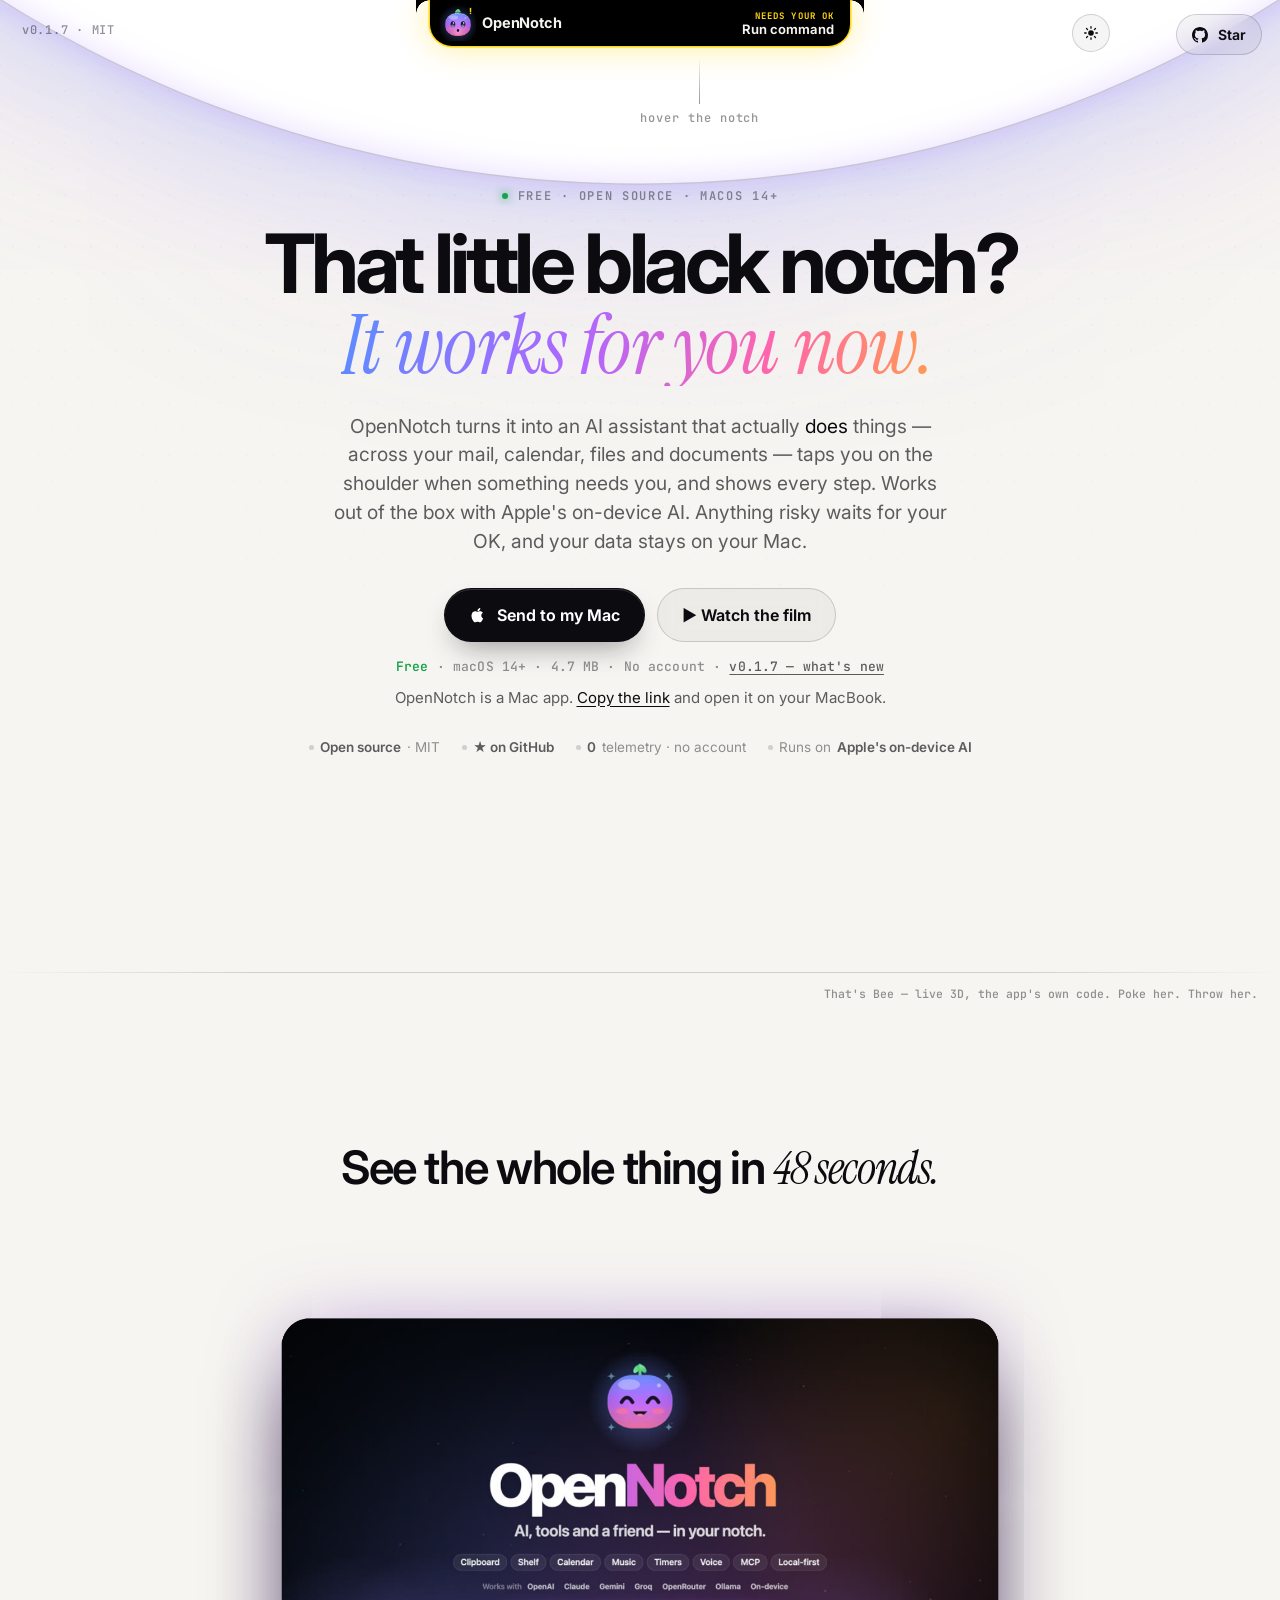
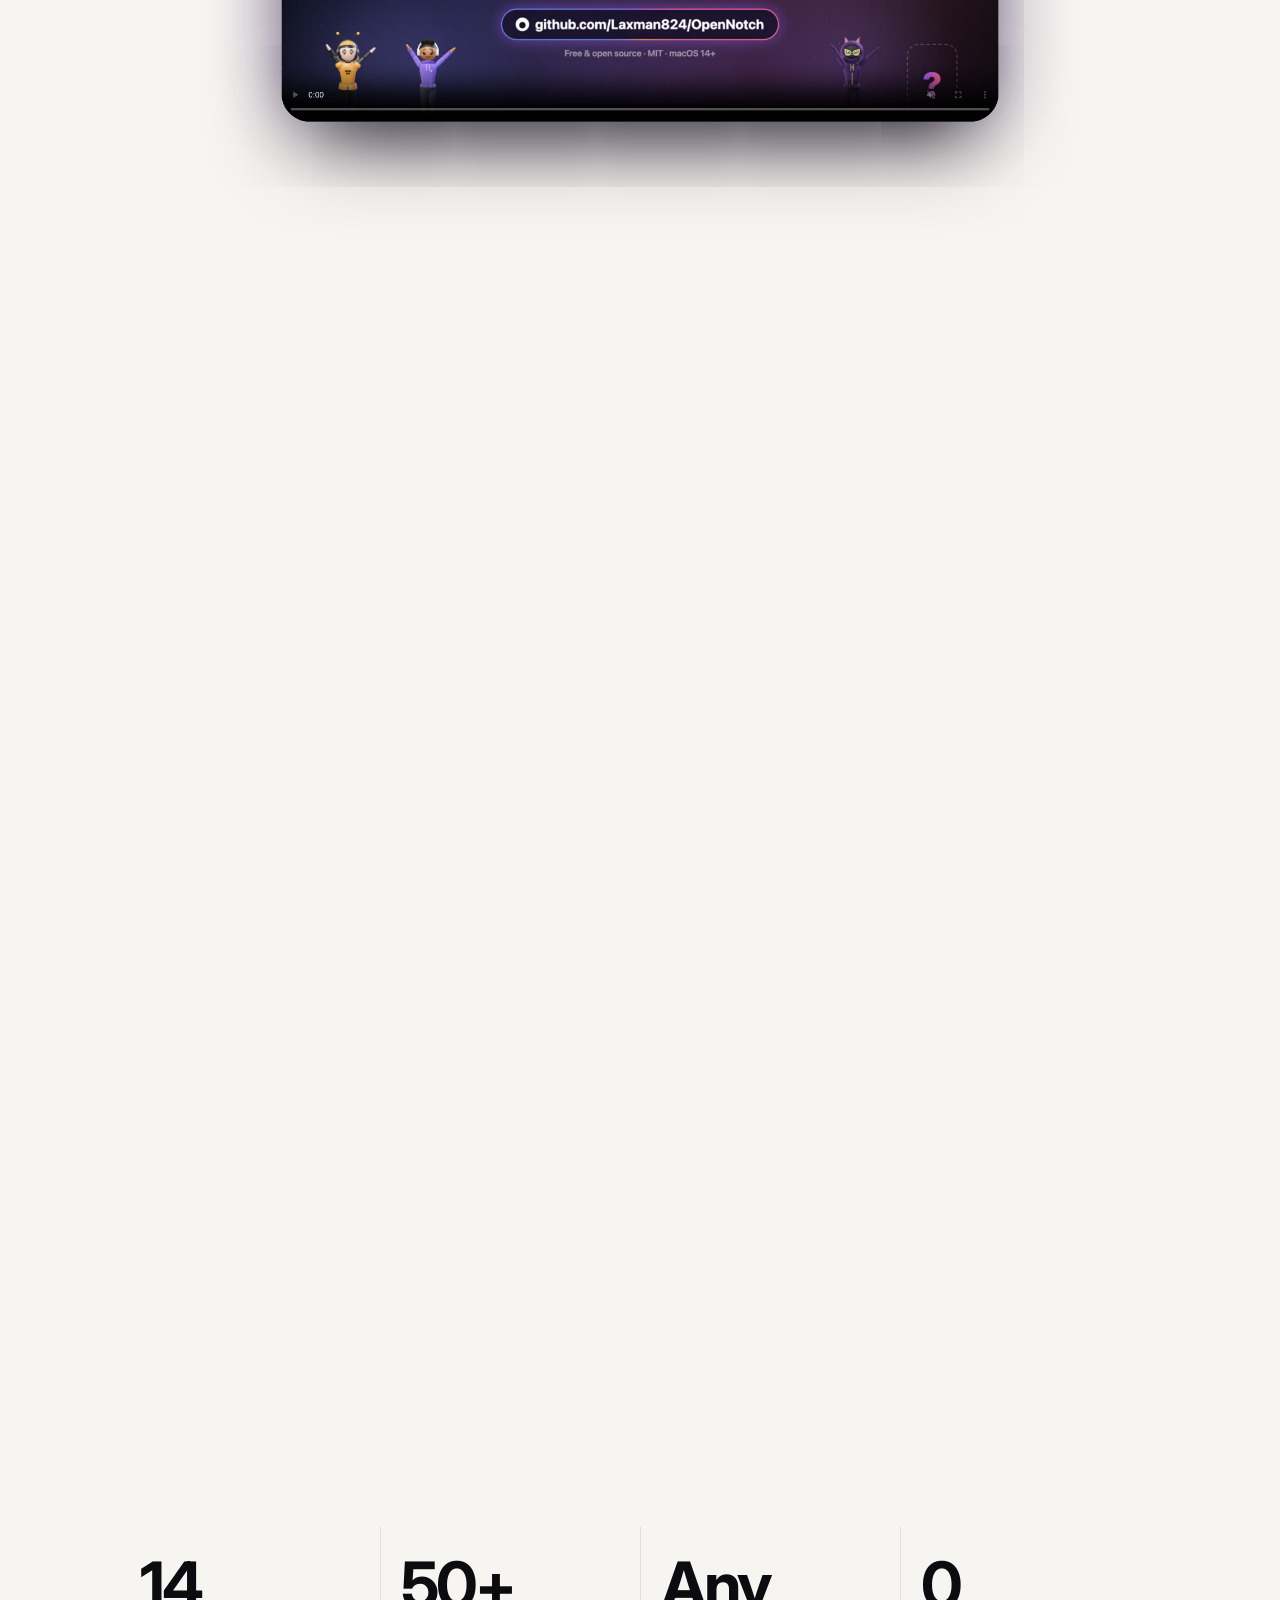
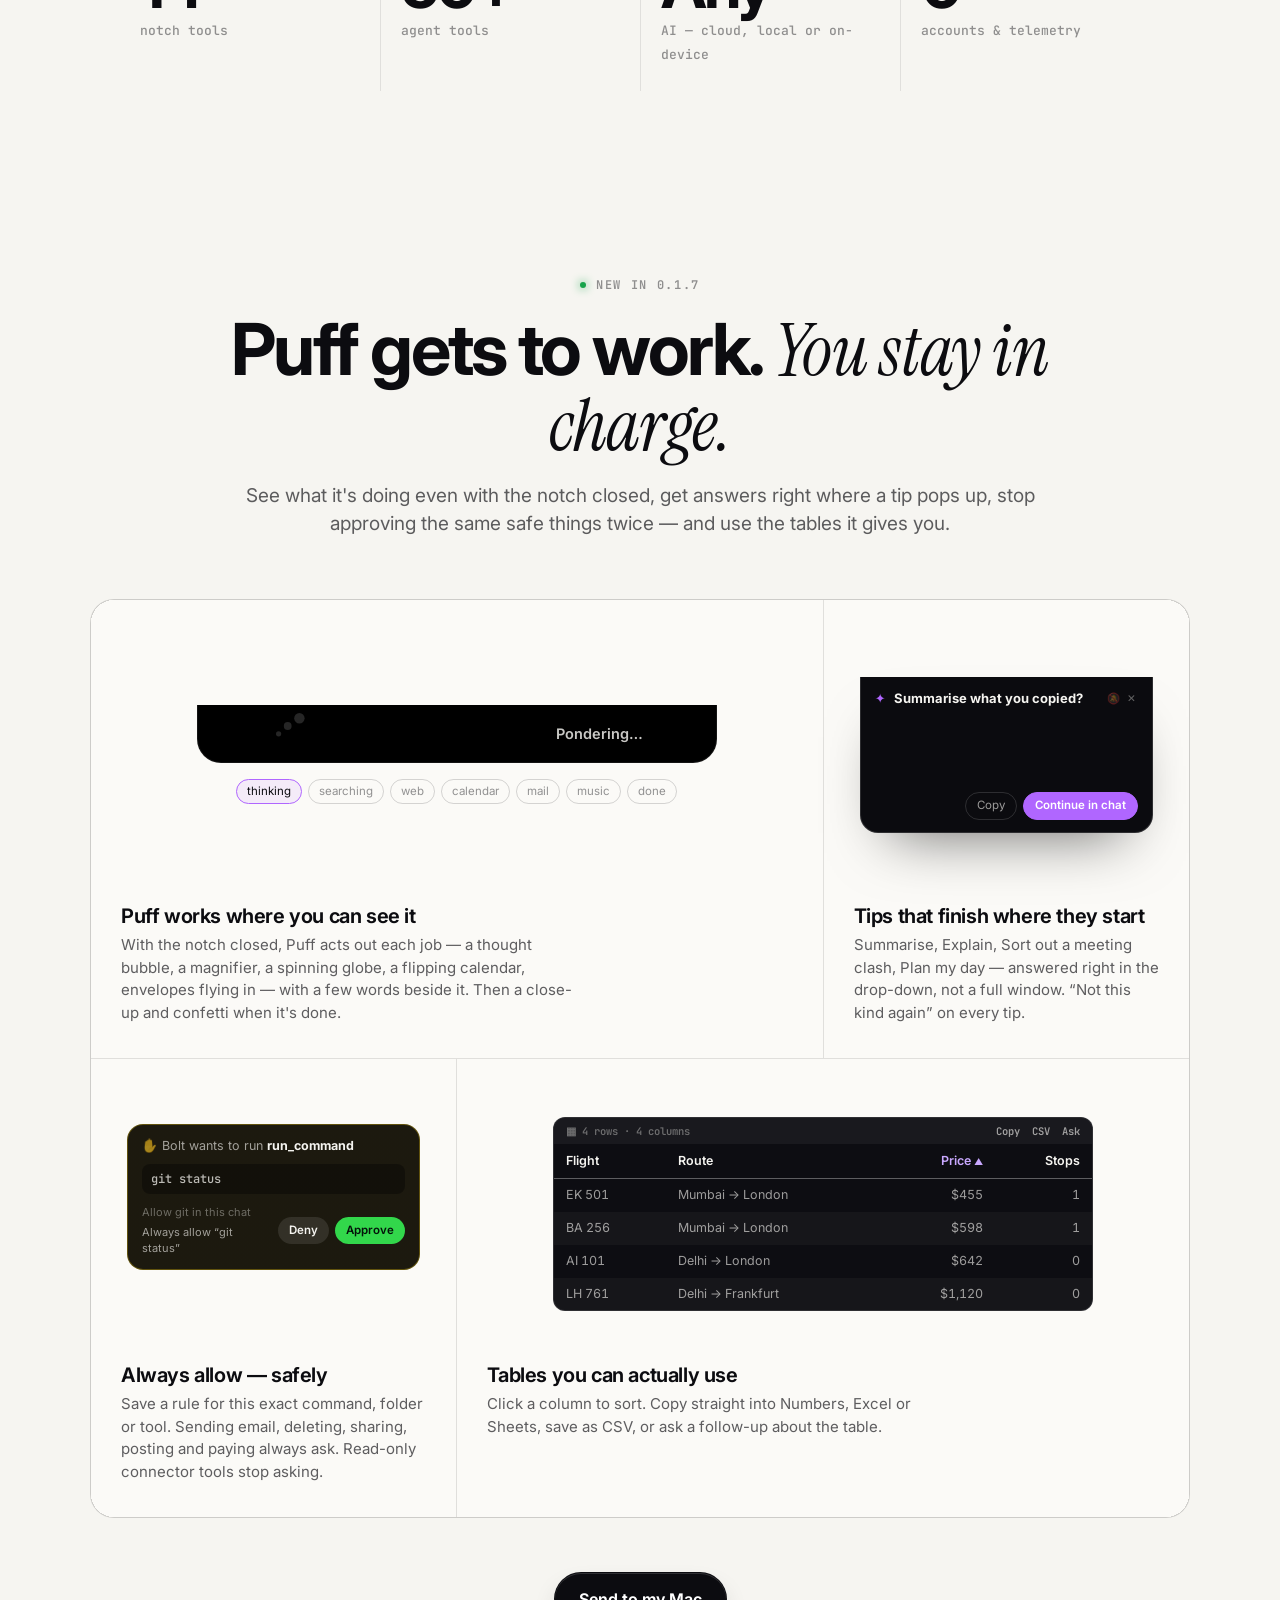
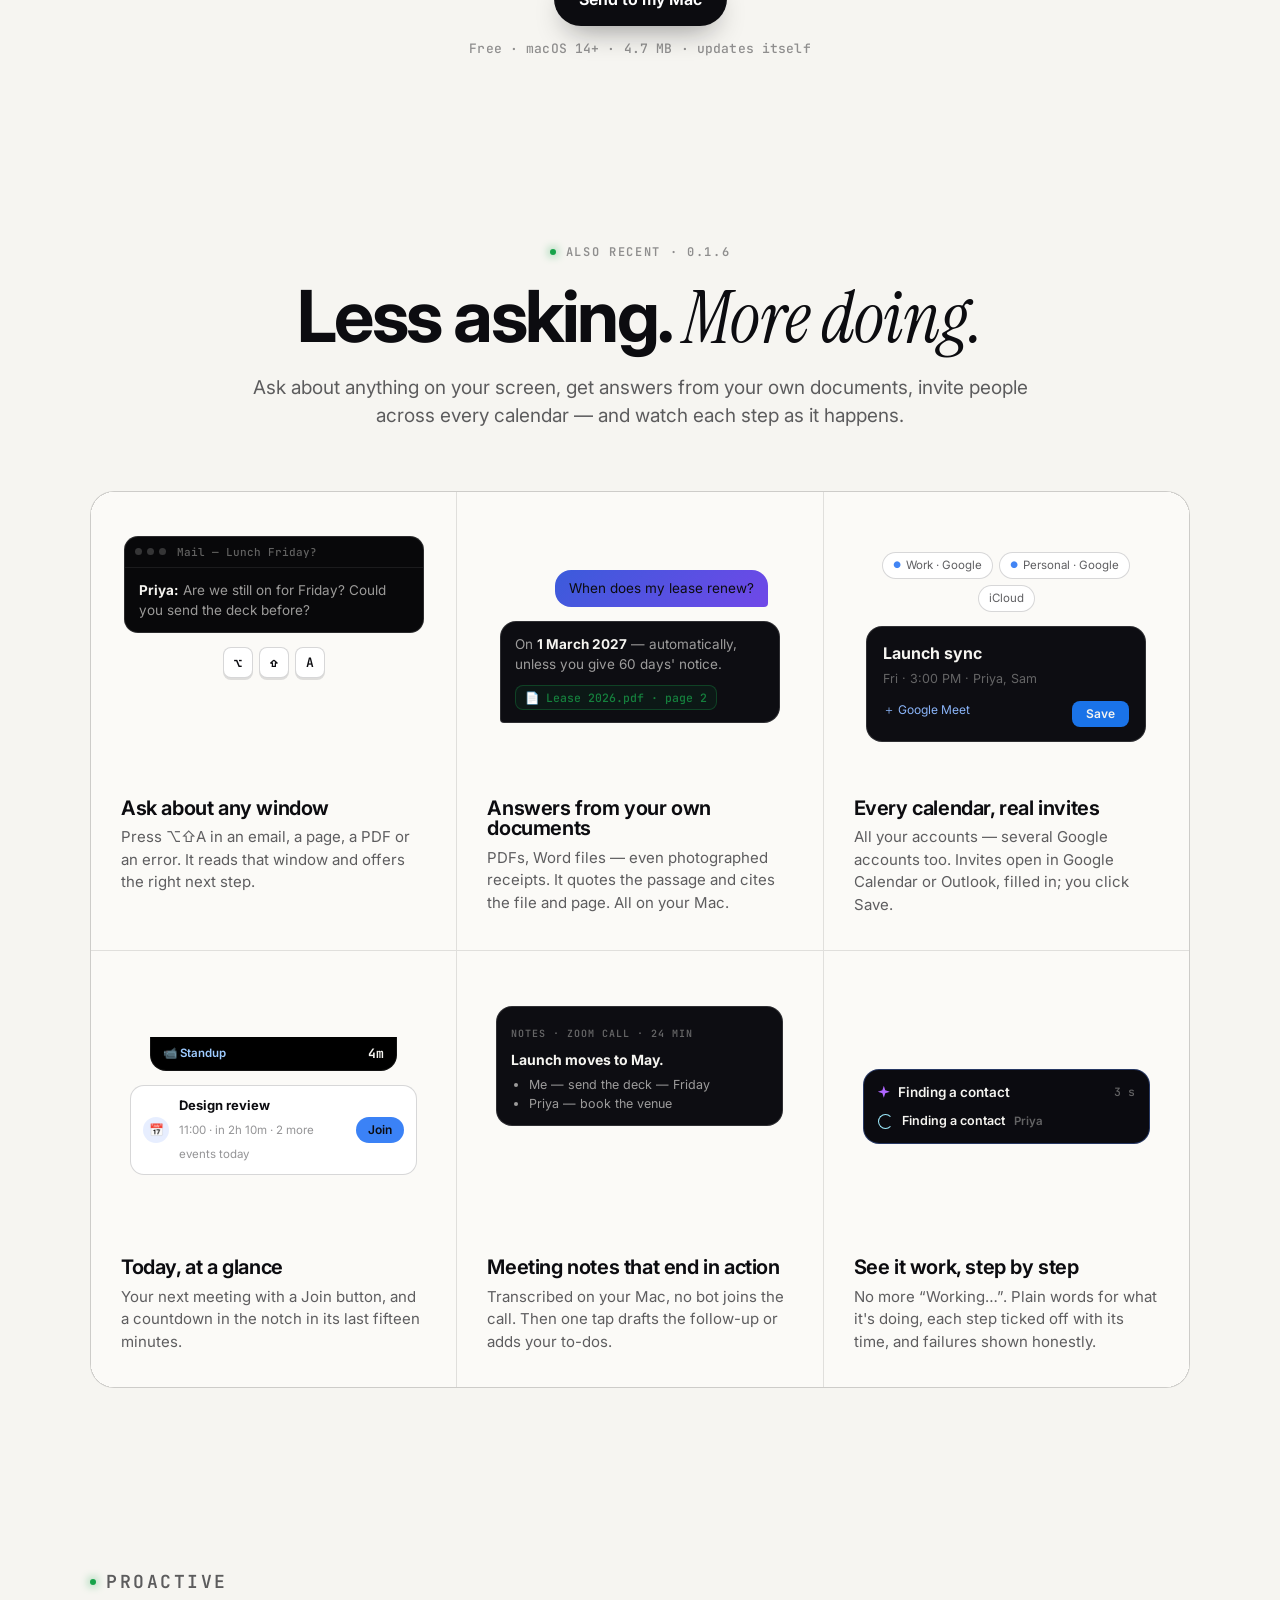
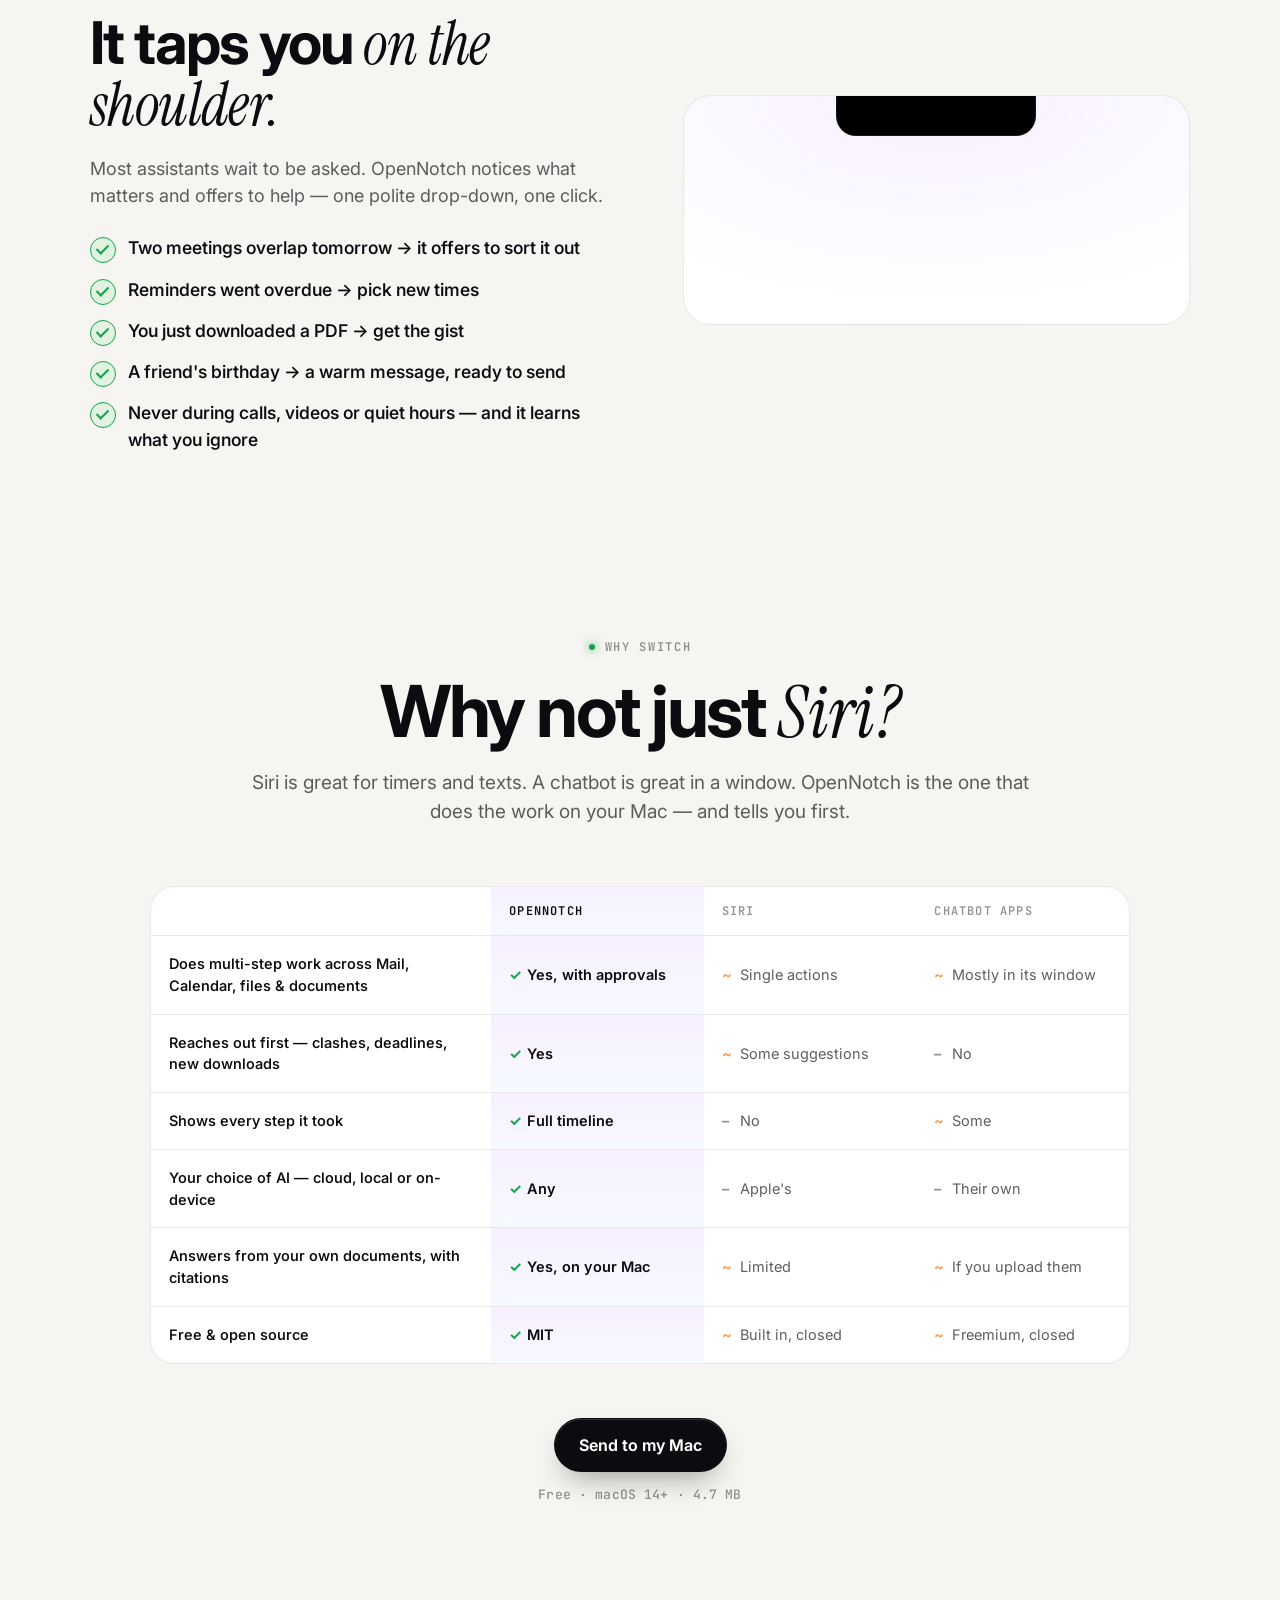
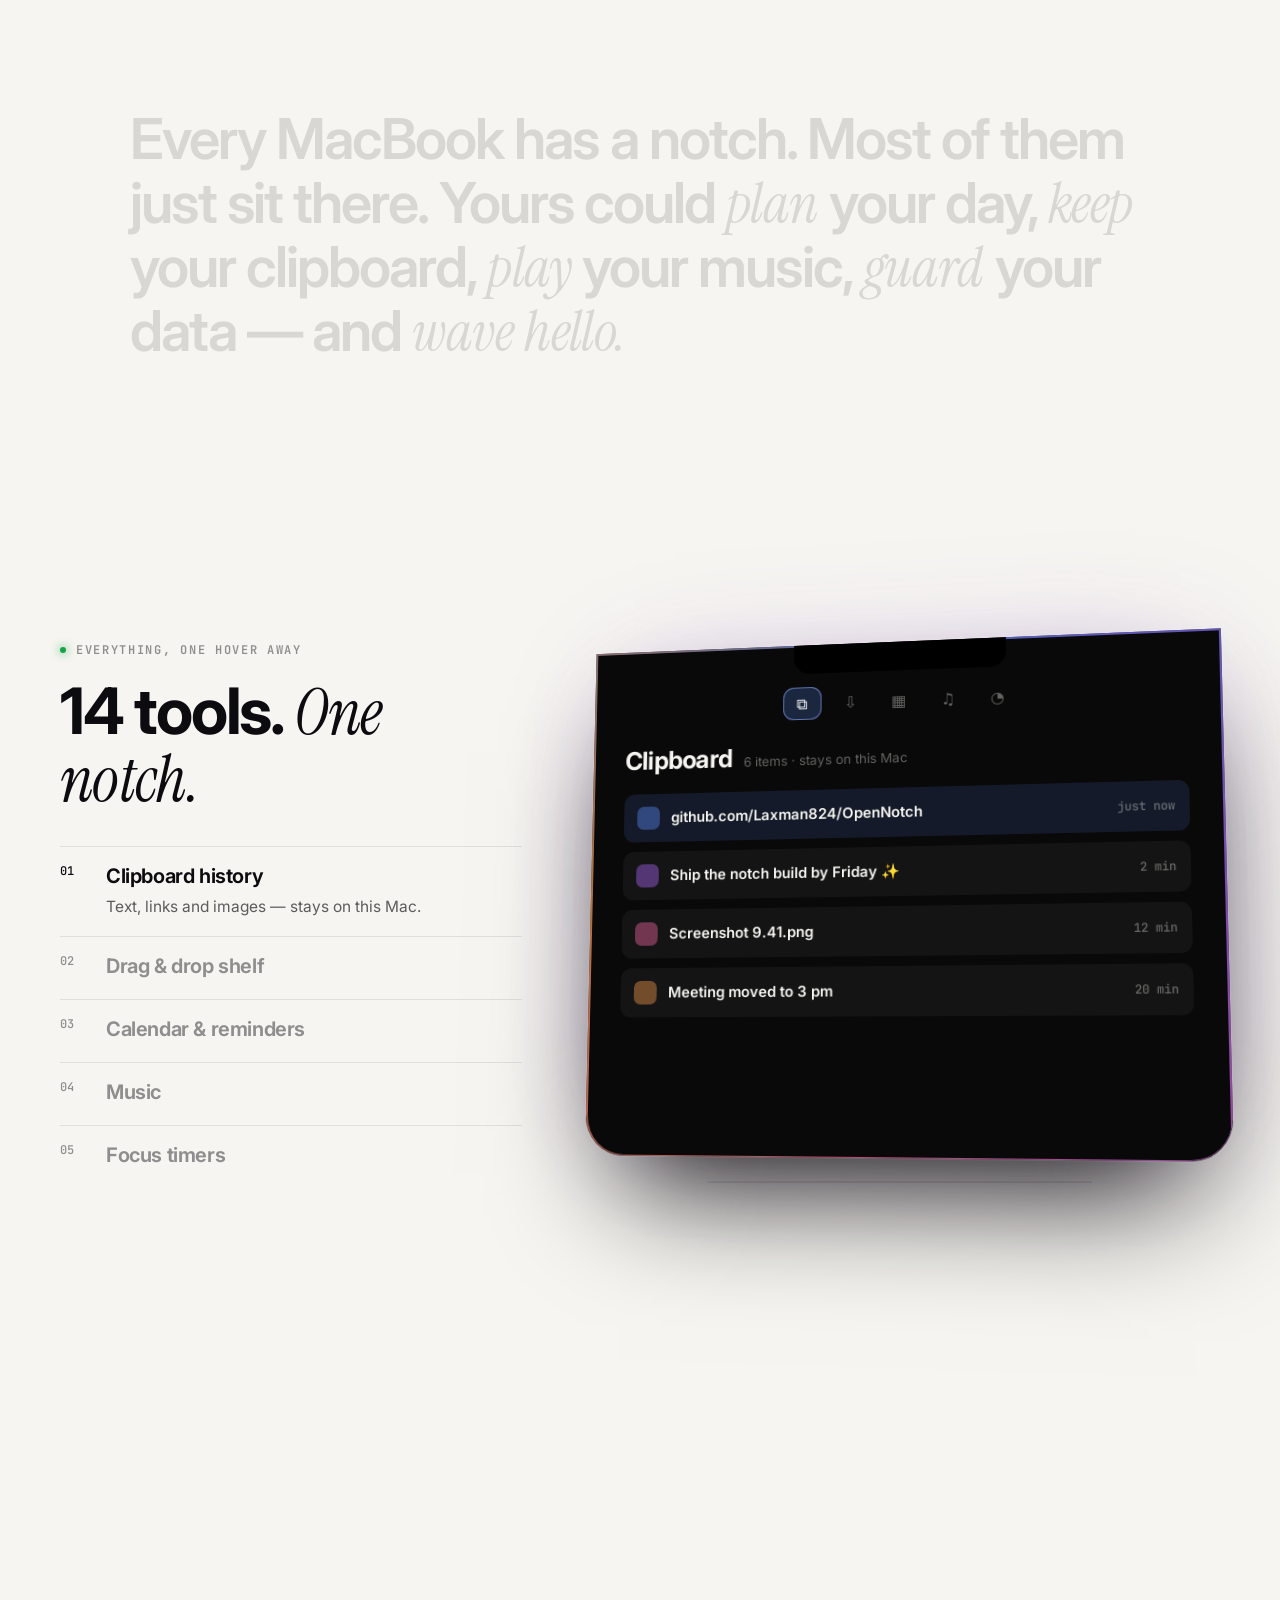
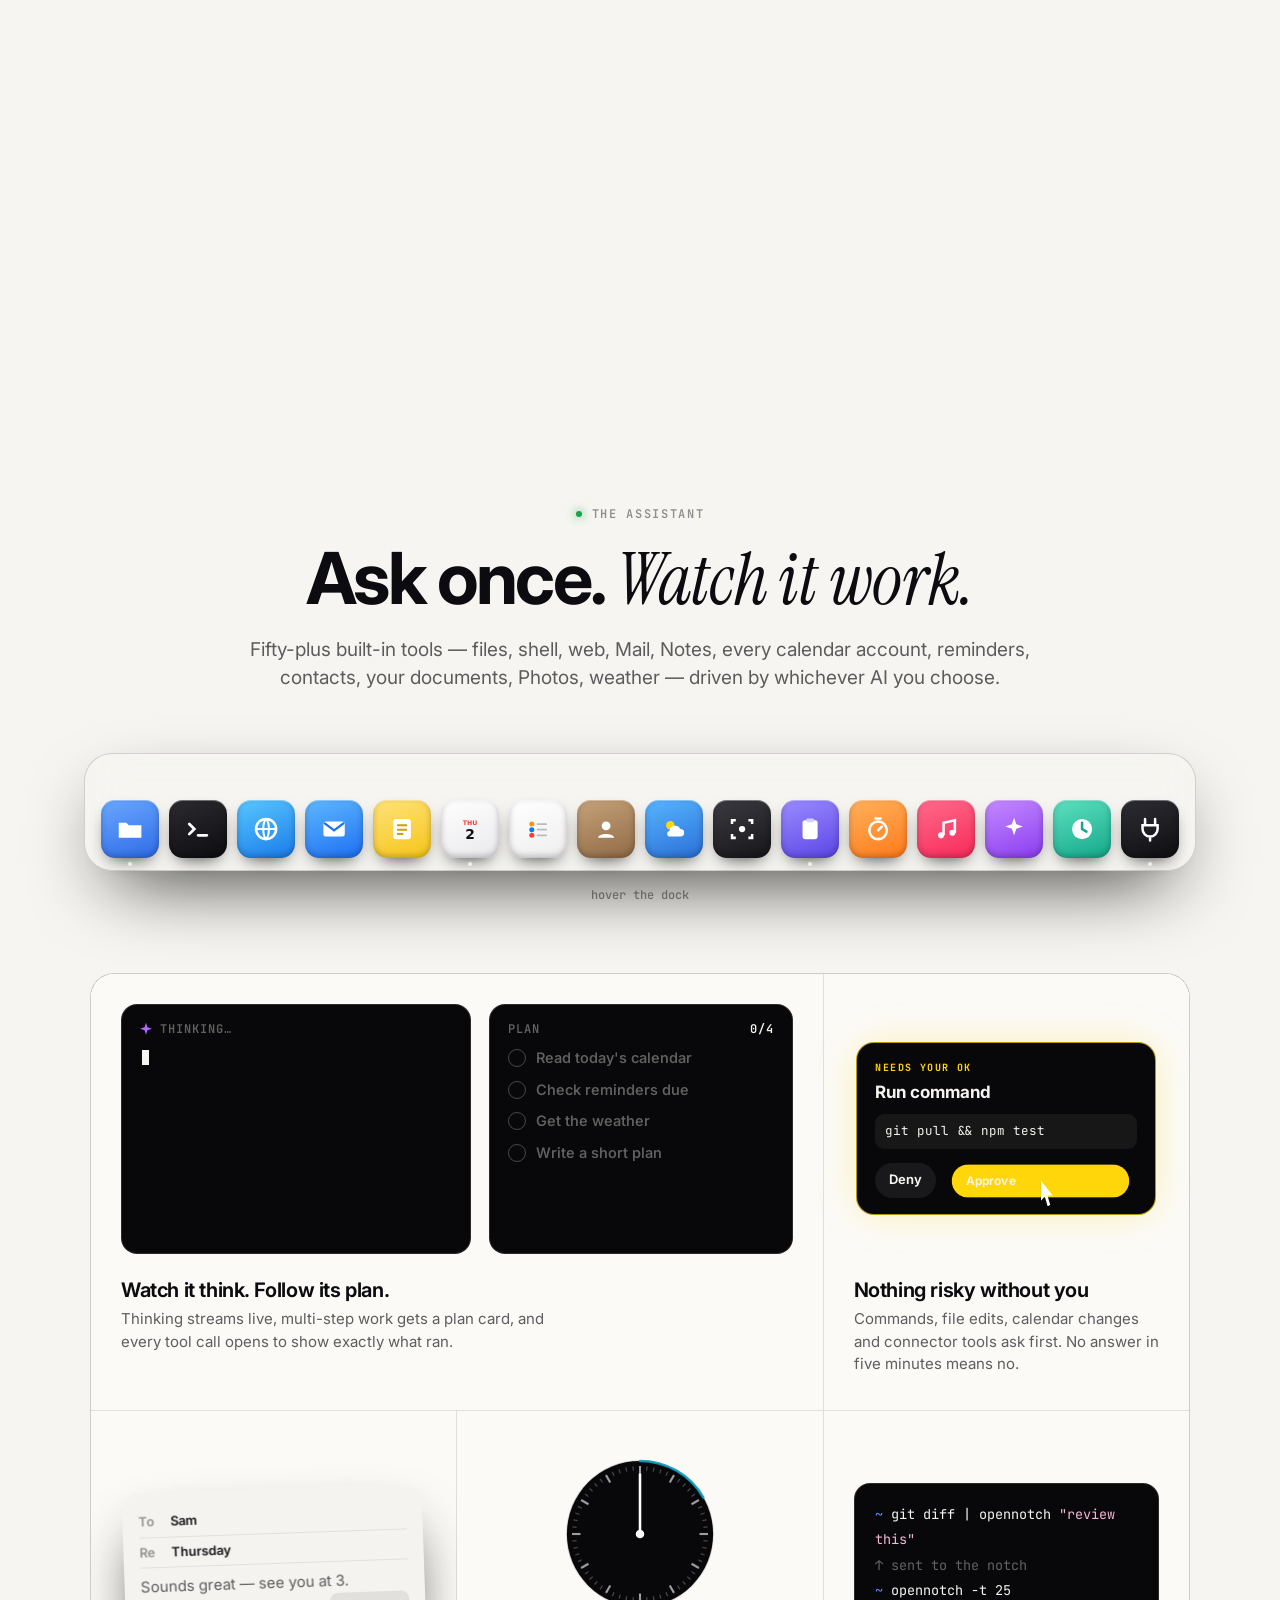
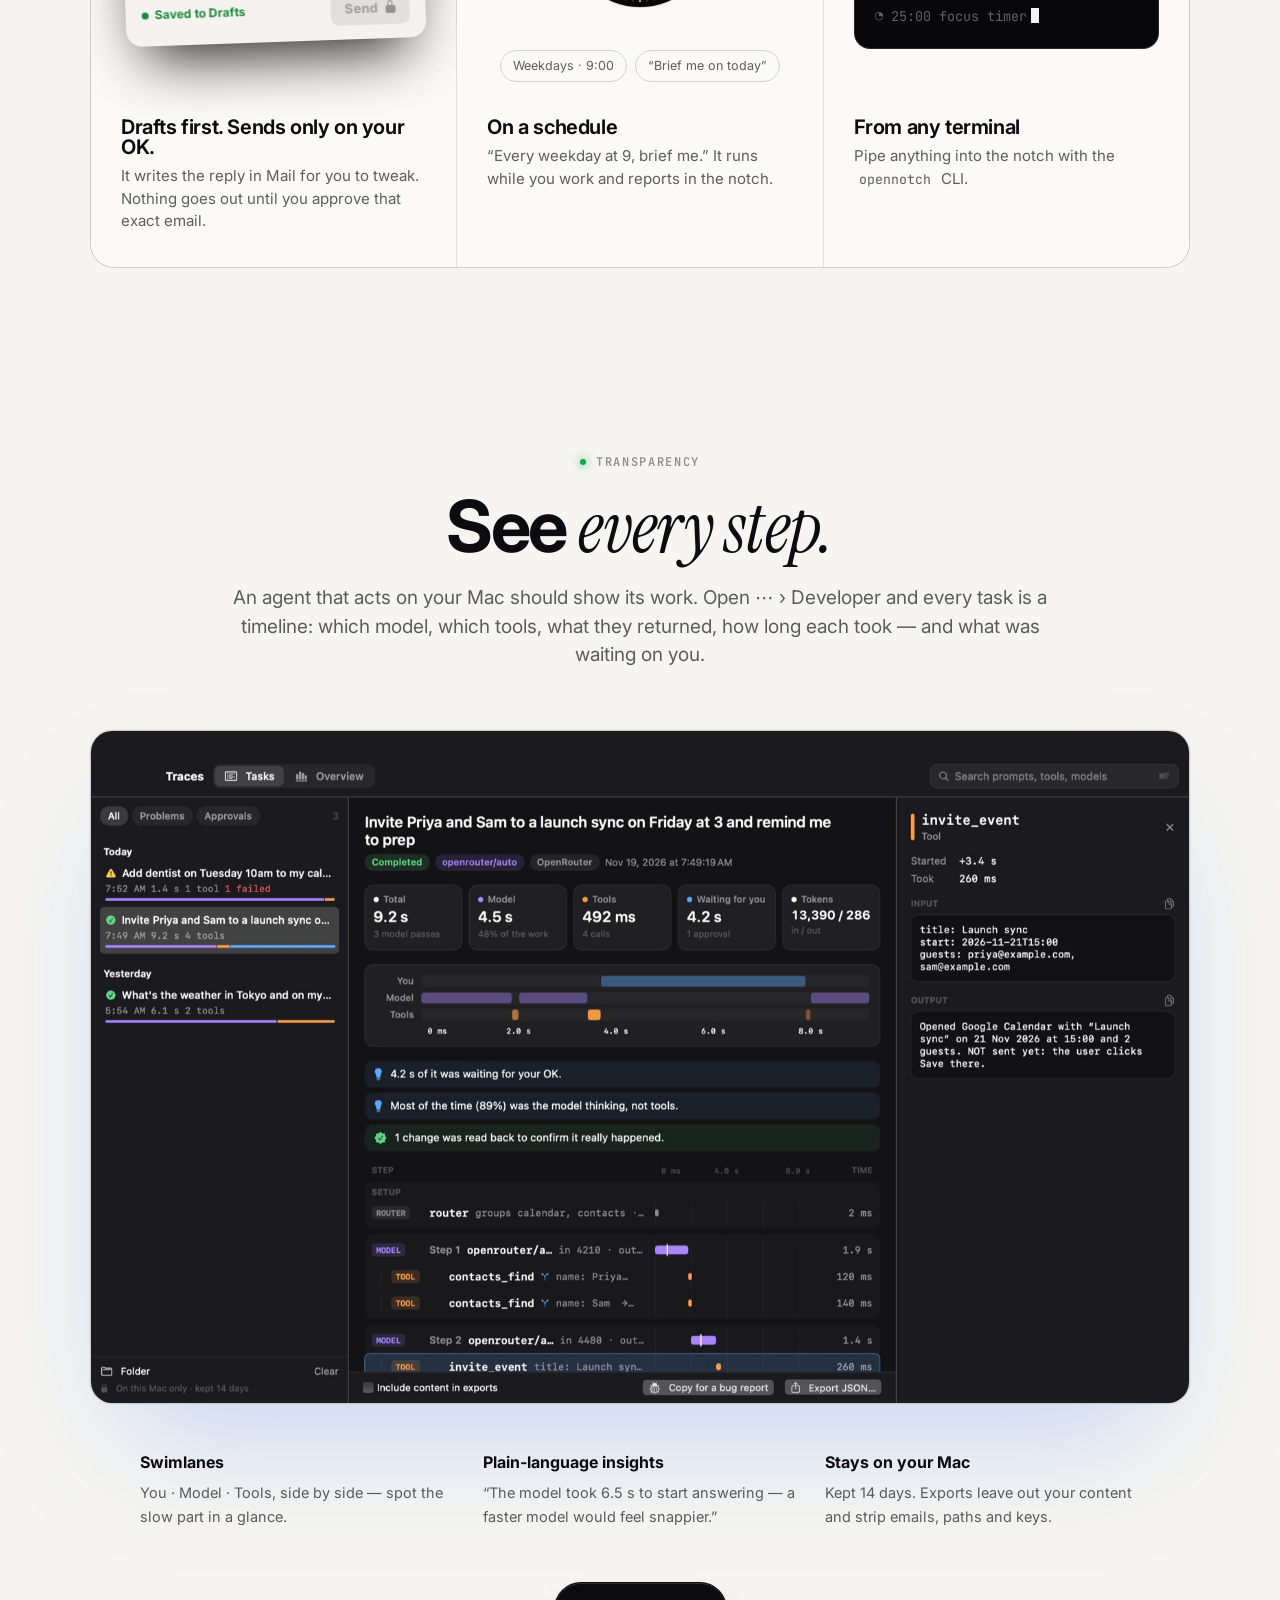
==== commit 82d39c57: "Landing page: what's new in 0.1.7 Puff at work in a closed notch (scene loop with close-up and confe" ====
--- a/LandingPage/index.html
+++ b/LandingPage/index.html
@@ -46,7 +46,7 @@
   <svg viewBox="0 0 16 16" width="16" height="16" aria-hidden="true"><path fill="currentColor" d="M8 0C3.58 0 0 3.58 0 8c0 3.54 2.29 6.53 5.47 7.59.4.07.55-.17.55-.38 0-.19-.01-.82-.01-1.49-2.01.37-2.53-.49-2.69-.94-.09-.23-.48-.94-.82-1.13-.28-.15-.68-.52-.01-.53.63-.01 1.08.58 1.23.82.72 1.21 1.87.87 2.33.66.07-.52.28-.87.51-1.07-1.78-.2-3.64-.89-3.64-3.95 0-.87.31-1.59.82-2.15-.08-.2-.36-1.02.08-2.12 0 0 .67-.21 2.2.82.64-.18 1.32-.27 2-.27.68 0 1.36.09 2 .27 1.53-1.04 2.2-.82 2.2-.82.44 1.1.16 1.92.08 2.12.51.56.82 1.27.82 2.15 0 3.07-1.87 3.75-3.65 3.95.29.25.54.73.54 1.48 0 1.07-.01 1.93-.01 2.2 0 .21.15.46.55.38A8.013 8.013 0 0016 8c0-4.42-3.58-8-8-8z"/></svg>
   <span>Star</span><b class="stars" id="starCount" hidden></b>
 </a>
-<span class="corner corner-l">v<span data-ver>0.1.6</span> · MIT</span>
+<span class="corner corner-l">v<span data-ver>0.1.7</span> · MIT</span>
 
 <main id="top">
 <!-- ───────── Hero: the page notch is the hero object ───────── -->
@@ -64,7 +64,7 @@
       </a>
       <a class="btn btn-ghost" href="#film">▶ Watch the film</a>
     </div>
-    <p class="micro reveal"><b>Free</b> · macOS 14+ · <span data-size>4.6 MB</span> · No account · <a data-rel href="https://github.com/Laxman824/OpenNotch/releases/latest" target="_blank" rel="noopener">v<span data-ver>0.1.6</span><span data-age></span> — what's new</a></p>
+    <p class="micro reveal"><b>Free</b> · macOS 14+ · <span data-size>4.7 MB</span> · No account · <a data-rel href="https://github.com/Laxman824/OpenNotch/releases/latest" target="_blank" rel="noopener">v<span data-ver>0.1.7</span><span data-age></span> — what's new</a></p>
     <p class="notmac" hidden>OpenNotch is a Mac app. <button type="button" class="linkbtn" data-copylink>Copy the link</button> and open it on your MacBook.</p>
     <ul class="trust reveal" aria-label="Why people trust it">
       <li><b>Open source</b> · MIT</li>
@@ -97,10 +97,77 @@
   <div class="stat reveal"><b data-count="0">0</b><span>accounts &amp; telemetry</span></div>
 </section>
 
+<!-- ───────── New in 0.1.7 ───────── -->
+<section class="section" id="new" data-ear="new">
+  <header class="sec-head reveal">
+    <p class="kicker">New in 0.1.7</p>
+    <h2>Puff gets to work. <em>You stay in charge.</em></h2>
+    <p>See what it's doing even with the notch closed, get answers right where a tip pops up, stop approving the same safe things twice — and use the tables it gives you.</p>
+  </header>
+  <div class="wgrid">
+    <article class="wcard span2 reveal">
+      <div class="wvis workv">
+        <div class="wnotch" id="workNotch">
+          <div class="wn-l"><canvas class="wn-puff" id="workPuff" aria-hidden="true"></canvas><span class="wn-prop" id="workProp" aria-hidden="true"></span>
+            <span class="wn-dots" id="workDots" aria-hidden="true"><i></i><i></i><i></i></span><span class="wn-confetti" id="workConfetti" aria-hidden="true"></span></div>
+          <div class="wn-notch"></div>
+          <div class="wn-r" id="workText">Thinking…</div>
+        </div>
+        <div class="wn-legend" id="workLegend" aria-hidden="true"><span>thinking</span><span>searching</span><span>web</span><span>calendar</span><span>mail</span><span>music</span><span>done</span></div>
+      </div>
+      <h3>Puff works where you can see it</h3>
+      <p>With the notch closed, Puff acts out each job — a thought bubble, a magnifier, a spinning globe, a flipping calendar, envelopes flying in — with a few words beside it. Then a close-up and confetti when it's done.</p>
+    </article>
+    <article class="wcard reveal">
+      <div class="wvis tipv">
+        <div class="tip">
+          <div class="tip-h"><span class="tip-ic">✦</span><b>Summarise what you copied?</b><span class="tip-x">🔕 ✕</span></div>
+          <ul class="tip-a" id="tipAnswer"><li>Launch moves to <b>May 12</b></li><li>Budget stays the same</li><li>Priya owns the venue</li></ul>
+          <div class="tip-b"><span>Copy</span><span class="pri">Continue in chat</span></div>
+        </div>
+      </div>
+      <h3>Tips that finish where they start</h3>
+      <p>Summarise, Explain, Sort out a meeting clash, Plan my day — answered right in the drop-down, not a full window. “Not this kind again” on every tip.</p>
+    </article>
+    <article class="wcard reveal">
+      <div class="wvis allowv">
+        <div class="ap">
+          <div class="ap-h">✋ <span>Bolt wants to run</span> <b>run_command</b></div>
+          <code>git status</code>
+          <div class="ap-row"><div class="ap-links"><span>Allow git in this chat</span><span class="always" id="alwaysLink">Always allow “git status”</span></div>
+            <span class="deny">Deny</span><span class="ok">Approve</span></div>
+        </div>
+        <div class="ap-saved" id="apSaved">🛡️ Saved — won't ask again · <u>Settings › Permissions</u></div>
+      </div>
+      <h3>Always allow — safely</h3>
+      <p>Save a rule for this exact command, folder or tool. Sending email, deleting, sharing, posting and paying always ask. Read-only connector tools stop asking.</p>
+    </article>
+    <article class="wcard span2 reveal">
+      <div class="wvis tablev">
+        <div class="tb">
+          <div class="tb-bar"><span>▦ 4 rows · 4 columns</span><span class="tb-act"><i>Copy</i><i>CSV</i><i>Ask</i></span></div>
+          <table id="demoTable">
+            <thead><tr><th>Flight</th><th>Route</th><th class="num sorted" id="priceHead">Price <em id="sortArrow">▲</em></th><th class="num">Stops</th></tr></thead>
+            <tbody id="demoRows">
+              <tr><td>EK 501</td><td>Mumbai → London</td><td class="num">$455</td><td class="num">1</td></tr>
+              <tr><td>BA 256</td><td>Mumbai → London</td><td class="num">$598</td><td class="num">1</td></tr>
+              <tr><td>AI 101</td><td>Delhi → London</td><td class="num">$642</td><td class="num">0</td></tr>
+              <tr><td>LH 761</td><td>Delhi → Frankfurt</td><td class="num">$1,120</td><td class="num">0</td></tr>
+            </tbody>
+          </table>
+        </div>
+      </div>
+      <h3>Tables you can actually use</h3>
+      <p>Click a column to sort. Copy straight into Numbers, Excel or Sheets, save as CSV, or ask a follow-up about the table.</p>
+    </article>
+  </div>
+  <div class="inline-cta reveal"><a class="btn btn-primary dl" href="https://github.com/Laxman824/OpenNotch/releases/latest/download/OpenNotch.dmg" rel="noopener">Download OpenNotch 0.1.7 — free</a><span class="micro">Free · macOS 14+ · <span data-size>4.7 MB</span> · updates itself</span></div>
+</section>
+
 <!-- ───────── New in 0.1.6 ───────── -->
-<section class="section" id="new" data-ear="new">
-  <header class="sec-head reveal">
-    <p class="kicker">Just added</p>
+<section class="section" id="new16" data-ear="new16">
+  <header class="sec-head reveal">
+    <p class="kicker">Also recent · 0.1.6</p>
     <h2>Less asking. <em>More doing.</em></h2>
     <p>Ask about anything on your screen, get answers from your own documents, invite people across every calendar — and watch each step as it happens.</p>
   </header>
@@ -165,7 +232,6 @@
       <p>No more “Working…”. Plain words for what it's doing, each step ticked off with its time, and failures shown honestly.</p>
     </article>
   </div>
-  <div class="inline-cta reveal"><a class="btn btn-primary dl" href="https://github.com/Laxman824/OpenNotch/releases/latest/download/OpenNotch.dmg" rel="noopener">Download OpenNotch — free</a><span class="micro">Free · macOS 14+ · <span data-size>4.6 MB</span></span></div>
 </section>
 
 <!-- ───────── Reaches out first ───────── -->
@@ -204,7 +270,7 @@
     <div class="cmp-row" role="row"><span role="rowheader">Answers from your own documents, with citations</span><span class="y us">Yes, on your Mac</span><span class="p">Limited</span><span class="p">If you upload them</span></div>
     <div class="cmp-row" role="row"><span role="rowheader">Free &amp; open source</span><span class="y us">MIT</span><span class="p">Built in, closed</span><span class="p">Freemium, closed</span></div>
   </div>
-  <div class="inline-cta reveal"><a class="btn btn-primary dl" href="https://github.com/Laxman824/OpenNotch/releases/latest/download/OpenNotch.dmg" rel="noopener">Download OpenNotch — free</a><span class="micro">Free · macOS 14+ · <span data-size>4.6 MB</span></span></div>
+  <div class="inline-cta reveal"><a class="btn btn-primary dl" href="https://github.com/Laxman824/OpenNotch/releases/latest/download/OpenNotch.dmg" rel="noopener">Download OpenNotch — free</a><span class="micro">Free · macOS 14+ · <span data-size>4.7 MB</span></span></div>
 </section>
 
 <!-- ───────── Manifesto (lights up as you scroll) ───────── -->
@@ -359,7 +425,7 @@
     <div class="reveal"><b>Plain-language insights</b><span>“The model took 6.5 s to start answering — a faster model would feel snappier.”</span></div>
     <div class="reveal"><b>Stays on your Mac</b><span>Kept 14 days. Exports leave out your content and strip emails, paths and keys.</span></div>
   </div>
-  <div class="inline-cta reveal"><a class="btn btn-primary dl" href="https://github.com/Laxman824/OpenNotch/releases/latest/download/OpenNotch.dmg" rel="noopener">Get it — see every step yourself</a><span class="micro">Free · macOS 14+ · <span data-size>4.6 MB</span></span></div>
+  <div class="inline-cta reveal"><a class="btn btn-primary dl" href="https://github.com/Laxman824/OpenNotch/releases/latest/download/OpenNotch.dmg" rel="noopener">Get it — see every step yourself</a><span class="micro">Free · macOS 14+ · <span data-size>4.7 MB</span></span></div>
 </section>
 
 <!-- ───────── Voice ───────── -->
@@ -522,7 +588,7 @@
   <div class="install-cta reveal">
     <a class="btn btn-primary dl" href="https://github.com/Laxman824/OpenNotch/releases/latest/download/OpenNotch.dmg" rel="noopener">
       <svg viewBox="0 0 24 24" width="18" height="18" aria-hidden="true"><path fill="currentColor" d="M12 3v12m0 0l-5-5m5 5l5-5M5 19h14" stroke="currentColor" stroke-width="2.2" stroke-linecap="round" stroke-linejoin="round" fill="none"/></svg>
-      Download OpenNotch <span class="btn-sub">v<span data-ver>0.1.6</span> · <span data-size>4.6 MB</span></span>
+      Download OpenNotch <span class="btn-sub">v<span data-ver>0.1.7</span> · <span data-size>4.7 MB</span></span>
     </a>
     <p class="micro">Free · macOS 14+ · Apple silicon · updates itself</p>
   </div>
@@ -559,13 +625,13 @@
     <a class="btn btn-primary dl" href="https://github.com/Laxman824/OpenNotch/releases/latest/download/OpenNotch.dmg" rel="noopener">Download for macOS</a>
     <a class="btn btn-ghost" href="https://github.com/Laxman824/OpenNotch" target="_blank" rel="noopener">View on GitHub</a>
   </div>
-  <p class="micro reveal">Free forever · macOS 14+ · <span data-size>4.6 MB</span> · No account · Your data stays on your Mac</p>
+  <p class="micro reveal">Free forever · macOS 14+ · <span data-size>4.7 MB</span> · No account · Your data stays on your Mac</p>
 </section>
 </main>
 
 <div class="dlbar" id="dlbar" aria-hidden="true">
   <canvas class="mini-puff" data-mood="happy"></canvas>
-  <div class="dlbar-copy"><b>OpenNotch <small>v<span data-ver>0.1.6</span></small></b><span>Free · macOS 14+ · <span data-size>4.6 MB</span></span></div>
+  <div class="dlbar-copy"><b>OpenNotch <small>v<span data-ver>0.1.7</span></small></b><span>Free · macOS 14+ · <span data-size>4.7 MB</span></span></div>
   <a class="btn btn-primary btn-sm dl" href="https://github.com/Laxman824/OpenNotch/releases/latest/download/OpenNotch.dmg" rel="noopener" tabindex="-1">Download</a>
 </div>
 
--- a/LandingPage/styles.css
+++ b/LandingPage/styles.css
@@ -718,6 +718,83 @@
 .pg li.bad { color: #ff7b7b; }
 .pg li.bad::before { background: #ff5e5e; border-color: #ff5e5e; }
 
+/* ═════════ New in 0.1.7 ═════════ */
+.workv, .tipv, .allowv, .tablev { place-items: center; align-content: center; gap: 16px; }
+.wnotch { display: flex; align-items: stretch; height: 58px; border-radius: 0 0 24px 24px; background: #000; border: 1px solid var(--line); border-top: 0; width: min(520px, 100%); }
+.wn-l { position: relative; width: 150px; flex: none; }
+.wn-puff { position: absolute; left: 30px; top: 2px; width: 54px; height: 54px; }
+.wn-prop { position: absolute; left: 80px; top: 26px; font-size: 19px; line-height: 1; opacity: 0; transform: scale(.3); transition: opacity .25s, transform .45s var(--spring); }
+.wn-prop.on { opacity: 1; transform: scale(1); }
+.wn-prop.scan { animation: wscan 3s ease-in-out infinite; }
+.wn-prop.spin { animation: wspin 4s linear infinite; }
+.wn-prop.flip { animation: wflip 1.6s ease-in-out infinite; }
+.wn-prop.fly { animation: wfly 1.8s var(--ease) infinite; }
+.wn-prop.float { animation: wfloat 1.8s ease-out infinite; }
+@keyframes wscan { 0%, 100% { translate: -9px 0; rotate: 14deg; } 50% { translate: 6px 0; rotate: -14deg; } }
+@keyframes wspin { to { rotate: -360deg; } }
+@keyframes wflip { 0%, 70%, 100% { scale: 1 1; } 82% { scale: 1 .1; } }
+@keyframes wfly { 0% { translate: 30px -8px; opacity: 0; } 30% { opacity: 1; } 45%, 85% { translate: 0 0; opacity: 1; } 100% { opacity: 0; } }
+@keyframes wfloat { 0% { translate: 0 6px; opacity: 0; } 30% { opacity: 1; } 100% { translate: 4px -16px; opacity: 0; } }
+.wn-dots { position: absolute; left: 78px; top: 8px; display: none; transform: scale(1.3); transform-origin: left top; }
+.wn-dots.on { display: block; }
+.wn-dots i { position: absolute; border-radius: 50%; background: #fff; animation: wdot 1.2s ease-in-out infinite; opacity: .15; }
+.wn-dots i:nth-child(1) { width: 4px; height: 4px; left: 0; top: 14px; }
+.wn-dots i:nth-child(2) { width: 6px; height: 6px; left: 6px; top: 7px; animation-delay: .2s; }
+.wn-dots i:nth-child(3) { width: 8px; height: 8px; left: 14px; top: 0; animation-delay: .4s; }
+@keyframes wdot { 50% { opacity: 1; transform: scale(1.15); } }
+.wn-confetti { position: absolute; left: 57px; top: 24px; pointer-events: none; }
+.wn-confetti b { position: absolute; width: 5px; height: 5px; border-radius: 1px; animation: wconf 1s var(--ease) forwards; }
+@keyframes wconf { 0% { transform: translate(0, 0) rotate(0); opacity: 1; } 100% { transform: translate(var(--dx), var(--dy)) rotate(260deg); opacity: 0; } }
+.wnotch.done .wn-puff { animation: wclose 1.7s var(--spring); }
+@keyframes wclose { 0%, 100% { transform: none; } 18%, 78% { transform: translate(10px, 18px) scale(1.6); } }
+.wn-notch { flex: 1; }
+.wn-r { width: 170px; flex: none; display: flex; align-items: center; padding-left: 10px; font: 600 14.5px var(--sans); color: rgba(245,244,240,.82); white-space: nowrap; transition: opacity .25s, transform .25s; }
+.wn-r.swap { opacity: 0; transform: translateY(4px); }
+.wn-r.done { color: #8ff0a4; }
+.wn-legend { display: flex; flex-wrap: wrap; gap: 6px; justify-content: center; }
+.wn-legend span { font-size: 11.5px; padding: 3px 10px; border-radius: 999px; border: 1px solid var(--line2); color: var(--faint); transition: color .25s, border-color .25s, background .25s; }
+.wn-legend span.on { color: var(--ink); border-color: var(--g2); background: rgba(176,102,255,.1); }
+
+.tip { width: min(330px, 96%); border-radius: 0 0 18px 18px; padding: 12px 14px 12px; background: #0b0b0f; border: 1px solid var(--line2); border-top: 0; box-shadow: 0 30px 60px -30px rgba(0,0,0,.6); }
+.tip-h { display: flex; align-items: center; gap: 8px; font-size: 13px; }
+.tip-ic { color: var(--g2); }
+.tip-x { margin-left: auto; font-size: 10.5px; color: var(--faint); letter-spacing: 2px; }
+.tip-a { margin: 10px 0 12px; padding-left: 18px; color: var(--dim); font-size: 12.5px; display: grid; gap: 3px; }
+.tip-a li { opacity: 0; animation: tipline 6s var(--ease) infinite both; }
+.tip-a li:nth-child(2) { animation-delay: .35s; } .tip-a li:nth-child(3) { animation-delay: .7s; }
+@keyframes tipline { 0%, 12% { opacity: 0; transform: translateY(4px); } 22%, 90% { opacity: 1; transform: none; } 100% { opacity: 0; } }
+.tip-a b { color: var(--ink); }
+.tip-b { display: flex; justify-content: flex-end; gap: 6px; }
+.tip-b span { font-size: 11.5px; padding: 4px 11px; border-radius: 999px; border: 1px solid var(--line2); color: var(--dim); }
+.tip-b .pri { background: var(--g2); border-color: var(--g2); color: #fff; font-weight: 600; }
+
+.ap { width: min(330px, 96%); border-radius: 16px; padding: 12px 14px; background: linear-gradient(rgba(255,214,10,.07), rgba(255,214,10,.07)), #0b0b0f; border: 1px solid rgba(255,214,10,.3); }
+.ap-h { font-size: 12.5px; color: var(--dim); } .ap-h b { color: var(--ink); }
+.ap code { display: block; margin: 8px 0 10px; padding: 7px 9px; border-radius: 8px; background: rgba(0,0,0,.35); font: 500 12px var(--mono); color: rgba(245,244,240,.75); }
+.ap-row { display: flex; align-items: center; gap: 6px; }
+.ap-links { display: grid; gap: 3px; margin-right: auto; font-size: 11px; color: var(--faint); }
+.ap-links .always { color: var(--dim); transition: color .2s; }
+.ap-links .always.hit { color: #8ff0a4; text-decoration: underline; }
+.ap .deny, .ap .ok { font-size: 11.5px; font-weight: 600; padding: 5px 11px; border-radius: 999px; }
+.ap .deny { background: rgba(255,255,255,.1); } .ap .ok { background: var(--green); color: #04120a; }
+.ap-saved { font-size: 12px; color: var(--faint); opacity: 0; transform: translateY(6px); transition: opacity .35s, transform .35s var(--spring); }
+.ap-saved.on { opacity: 1; transform: none; }
+
+.tb { width: min(540px, 100%); border-radius: 12px; overflow: hidden; background: #0d0d12; border: 1px solid var(--line2); }
+.tb-bar { display: flex; justify-content: space-between; padding: 6px 12px; background: rgba(255,255,255,.05); font: 600 10.5px var(--mono); color: var(--faint); }
+.tb-act i { font-style: normal; margin-left: 12px; color: var(--dim); }
+.tb table { width: 100%; border-collapse: collapse; font-size: 12.5px; }
+.tb th { text-align: left; font-weight: 600; padding: 8px 12px; border-bottom: 1px solid rgba(255,255,255,.18); color: var(--ink); }
+.tb th.sorted { color: #c9a8ff; } .tb th em { font-style: normal; font-size: 9px; }
+.tb td { padding: 7px 12px; color: var(--dim); font-variant-numeric: tabular-nums; }
+.tb .num { text-align: right; }
+.tb tbody tr:nth-child(even) { background: rgba(255,255,255,.035); }
+.tb tbody tr { transition: transform .45s var(--ease), opacity .3s; }
+@media (prefers-reduced-motion: reduce) {
+  .wn-prop, .wn-dots i, .tip-a li, .wnotch.done .wn-puff { animation: none !important; }
+  .tip-a li { opacity: 1; }
+}
+
 /* ═════════ Reaches out first ═════════ */
 .reach { display: grid; grid-template-columns: 1.05fr 1fr; gap: 60px; align-items: center; }
 .reach .lede { margin: 20px 0 6px; }
@@ -885,6 +962,10 @@
 :root[data-theme="light"] .stage-wrap,
 :root[data-theme="light"] .term,
 :root[data-theme="light"] .vis,
+:root[data-theme="light"] .wnotch,
+:root[data-theme="light"] .tip,
+:root[data-theme="light"] .ap,
+:root[data-theme="light"] .tb,
 :root[data-theme="light"] .wl span { --bg: #050506; --ink: #f5f4f0; --dim: rgba(245,244,240,.62); --faint: rgba(245,244,240,.38); --line: rgba(255,255,255,.08); --line2: rgba(255,255,255,.14); --surface: #0b0b0e; --surface2: #111116; --panel: #090909; --green: #32d74b; --cyan: #9eedff; color: var(--ink); }
 :root[data-theme="light"] .big-notch { background: #090909; }
 @media (prefers-color-scheme: light) {
@@ -913,6 +994,10 @@
 :root:not([data-theme="dark"]) .stage-wrap,
 :root:not([data-theme="dark"]) .term,
 :root:not([data-theme="dark"]) .vis,
+:root:not([data-theme="dark"]) .wnotch,
+:root:not([data-theme="dark"]) .tip,
+:root:not([data-theme="dark"]) .ap,
+:root:not([data-theme="dark"]) .tb,
 :root:not([data-theme="dark"]) .wl span { --bg: #050506; --ink: #f5f4f0; --dim: rgba(245,244,240,.62); --faint: rgba(245,244,240,.38); --line: rgba(255,255,255,.08); --line2: rgba(255,255,255,.14); --surface: #0b0b0e; --surface2: #111116; --panel: #090909; --green: #32d74b; --cyan: #9eedff; color: var(--ink); }
 :root:not([data-theme="dark"]) .big-notch { background: #090909; }
 }
